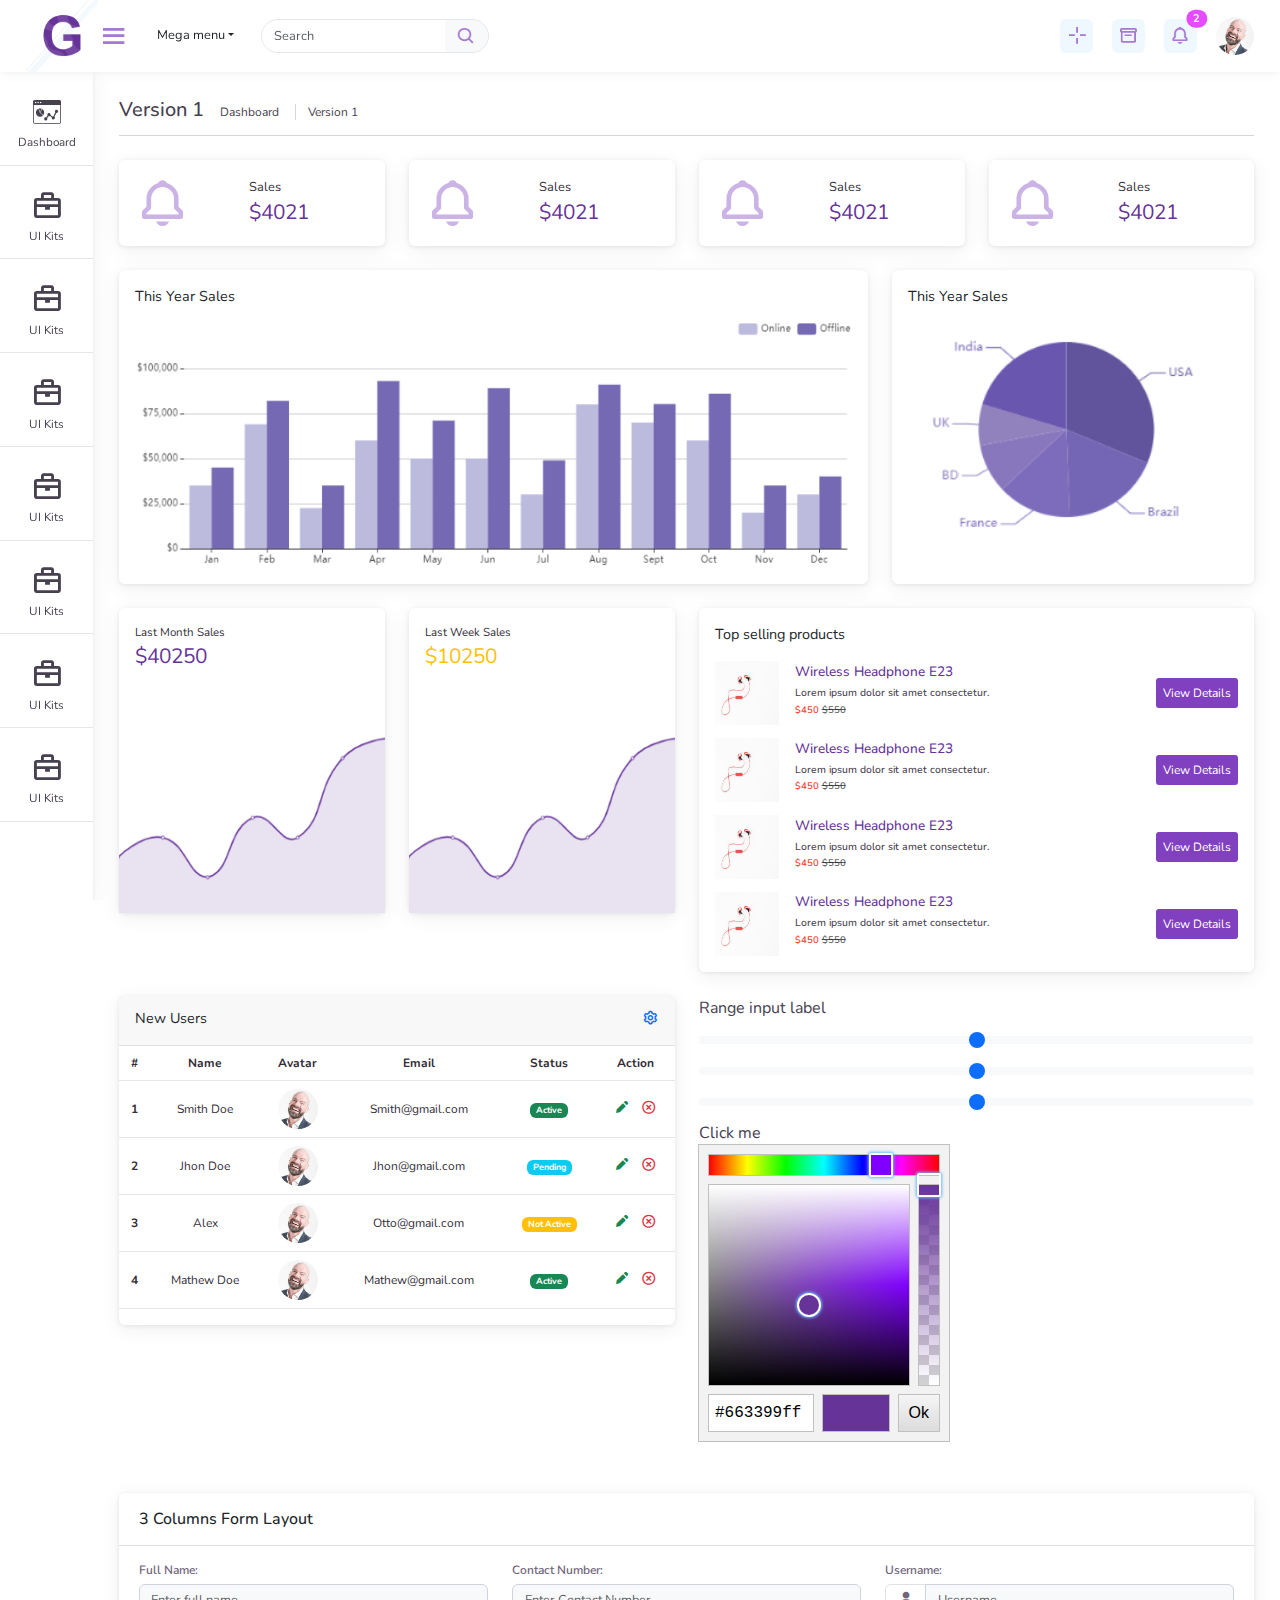
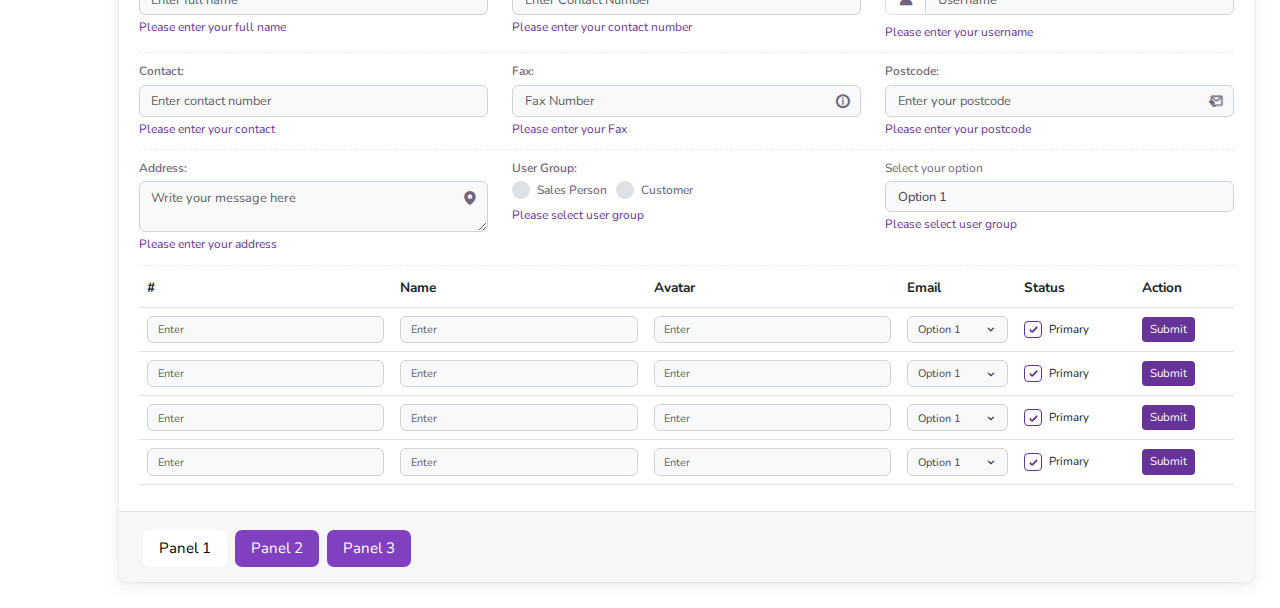
==== index.html @ b7fbf8bd "another commit" ====
<!DOCTYPE html>
<html lang="en">
<head>
    <meta charset="UTF-8">
    <meta name="viewport" content="width=device-width, initial-scale=1.0">
    <link rel="stylesheet" href="./css/bootstrap.min.css">
    <link rel="stylesheet" href="./css/icofont/icofont.min.css">
    <link href='https://unpkg.com/boxicons@2.1.4/css/boxicons.min.css' rel='stylesheet'>
    <link href="https://fonts.googleapis.com/css?family=Nunito:300,400,400i,600,700,800,900" rel="stylesheet">
    <link rel="stylesheet" href="./css/colors.css">
    <link rel="stylesheet" href="./css/style.css">
    <link rel="stylesheet" href="./css/responsive.css">
    <title>Dashboard</title>
</head>
<body class="dashboard">
    <header>
        <nav>
            <ul class="header-nav">
                <li>
                    <div class="toggler-box d-flex align-items-center">
                        <img class="brand-logo logo" src="img/logo.png" alt="logo">
                        <span id="menu-toggler"><i class='bx bx-menu'></i></span>
                    </div>
                </li>
                <li class="d-none d-md-block">
                    <div class="dropdown">
                        <a class="btn btn-secondary btn-sm dropdown-toggle bg-transparent border-0 text-dark" href="#" id="dropdownLink" data-bs-toggle="dropdown" aria-expanded="false">Mega menu</a>
                        <div class="dropdown-menu" aria-labelledby="dropdownLink">
                            <a href="#" class="dropdown-item">First item</a>
                            <a href="#" class="dropdown-item">Second item</a>
                            <a href="#" class="dropdown-item">Third item</a>
                        </div>
                    </div>
                </li>
                <li class="d-none d-md-block">
                    <div class="input-group header-search">
                        <input type="text" class="form-control border-0" placeholder="Search" aria-label="Amount (to nearest dollar)">
                        <button class="input-group-text border-0"><i class='bx bx-search'></i></button>
                    </div>
                </li>
                <li class="ms-auto">
                    <a class="h-pill" href="#"><i class='bx bx-cross'></i></a>
                </li>
                <li>
                    <a class="h-pill" href="#"><i class='bx bx-box'></i></a>
                </li>
                <li>
                    <a class="h-pill position-relative" href="#">
                        <i class='bx bx-bell'>
                            <span id="cart-badge" class="position-absolute top-0 start-100 translate-middle badge rounded-pill" style="font-size: 0.55em; font-family: 'Nunito'; background: #e44dff; display: block;">2</span>
                        </i>
                    </a>
                </li>
                <li>
                    <div class="dropdown user-dropdown">
                        <a href="#" id="dropdownLink" data-bs-toggle="dropdown" aria-expanded="false"><img src="./img/user.jpg" alt="user"></a>
                        <div class="dropdown-menu" aria-labelledby="dropdownLink">
                            <a href="#" class="dropdown-item">First item</a>
                            <a href="#" class="dropdown-item">Second item</a>
                            <a href="#" class="dropdown-item">Third item</a>
                        </div>
                    </div>
                </li>
            </ul>
        </nav>
    </header>

    <div class="overlay" id="overlay"></div>

    <sidebar class="sidebar">
        <ul class="side-menu active" id="side-menu">
            <li side-parent="1">
                <i class="icofont-dashboard-web"></i><span> Dashboard</span>
            </li>
            <li side-parent="2">
                <i class='bx bx-briefcase'></i><span> UI Kits</span>
            </li>
            <li side-parent="3">
                <i class='bx bx-briefcase'></i><span> UI Kits</span>
            </li>
            <li side-parent="4">
                <i class='bx bx-briefcase'></i><span> UI Kits</span>
            </li>
            <li side-parent="5">
                <i class='bx bx-briefcase'></i><span> UI Kits</span>
            </li>
            <li side-parent="6">
                <i class='bx bx-briefcase'></i><span> UI Kits</span>
            </li>
            <li side-parent="7">
                <i class='bx bx-briefcase'></i><span> UI Kits</span>
            </li>
            <li side-parent="8">
                <i class='bx bx-briefcase'></i><span> UI Kits</span>
            </li>
        </ul>

        <ul class="nested-side-menu" id="nested-side-menu">
            <li side-child="1">
                <ul>
                    <li><i class='bx bx-bell'></i> <span>Alerts</span></li>
                    <li><i class='bx bx-bell'></i> <span>Alerts</span></li>
                    <li><i class='bx bx-bell'></i> <span>Alerts</span></li>
                    <li><i class='bx bx-bell'></i> <span>Alerts</span></li>
                    <li><i class='bx bx-bell'></i> <span>Alerts</span></li>
                    <li><i class='bx bx-bell'></i> <span>Alerts</span></li>
                </ul>
            </li>
            <li side-child="2">
                <ul>
                    <li><i class='bx bx-bell'></i> <span>Designs</span></li>
                    <li><i class='bx bx-bell'></i> <span>Alerts</span></li>
                    <li><i class='bx bx-bell'></i> <span>Alerts</span></li>
                    <li><i class='bx bx-bell'></i> <span>Alerts</span></li>
                    <li><i class='bx bx-bell'></i> <span>Alerts</span></li>
                    <li><i class='bx bx-bell'></i> <span>Alerts</span></li>
                </ul>
            </li>
            <li side-child="3">
                <ul>
                    <li><i class='bx bx-bell'></i> <span>Alerts</span></li>
                    <li><i class='bx bx-bell'></i> <span>Alerts</span></li>
                    <li><i class='bx bx-bell'></i> <span>Alerts</span></li>
                    <li><i class='bx bx-bell'></i> <span>Alerts</span></li>
                    <li><i class='bx bx-bell'></i> <span>Alerts</span></li>
                    <li><i class='bx bx-bell'></i> <span>Alerts</span></li>
                </ul>
            </li>
            <li side-child="4">
                <ul>
                    <li><i class='bx bx-bell'></i> <span>Alerts</span></li>
                    <li><i class='bx bx-bell'></i> <span>Alerts</span></li>
                    <li><i class='bx bx-bell'></i> <span>Alerts</span></li>
                    <li><i class='bx bx-bell'></i> <span>Alerts</span></li>
                    <li><i class='bx bx-bell'></i> <span>Alerts</span></li>
                    <li><i class='bx bx-bell'></i> <span>Alerts</span></li>
                </ul>
            </li>
            <li side-child="5">
                <ul>
                    <li><i class='bx bx-bell'></i> <span>Alerts</span></li>
                    <li><i class='bx bx-bell'></i> <span>Alerts</span></li>
                    <li><i class='bx bx-bell'></i> <span>Alerts</span></li>
                    <li><i class='bx bx-bell'></i> <span>Alerts</span></li>
                    <li><i class='bx bx-bell'></i> <span>Alerts</span></li>
                    <li><i class='bx bx-bell'></i> <span>Alerts</span></li>
                </ul>
            </li>
            <li side-child="6">
                <ul>
                    <li><i class='bx bx-bell'></i> <span>Alerts</span></li>
                    <li><i class='bx bx-bell'></i> <span>Alerts</span></li>
                    <li><i class='bx bx-bell'></i> <span>Alerts</span></li>
                    <li><i class='bx bx-bell'></i> <span>Alerts</span></li>
                    <li><i class='bx bx-bell'></i> <span>Alerts</span></li>
                    <li><i class='bx bx-bell'></i> <span>Alerts</span></li>
                </ul>
            </li>
            <li side-child="7">
                <ul>
                    <li><i class='bx bx-bell'></i> <span>Alerts</span></li>
                    <li><i class='bx bx-bell'></i> <span>Alerts</span></li>
                    <li><i class='bx bx-bell'></i> <span>Alerts</span></li>
                    <li><i class='bx bx-bell'></i> <span>Alerts</span></li>
                    <li><i class='bx bx-bell'></i> <span>Alerts</span></li>
                    <li><i class='bx bx-bell'></i> <span>Alerts</span></li>
                </ul>
            </li>
            <li side-child="8">
                <ul>
                    <li><i class='bx bx-bell'></i> <span>Alerts</span></li>
                    <li><i class='bx bx-bell'></i> <span>Alerts</span></li>
                    <li><i class='bx bx-bell'></i> <span>Alerts</span></li>
                    <li><i class='bx bx-bell'></i> <span>Alerts</span></li>
                    <li><i class='bx bx-bell'></i> <span>Alerts</span></li>
                    <li><i class='bx bx-bell'></i> <span>Alerts</span></li>
                </ul>
            </li>
        </ul>
    </sidebar>

    <main id="main-content-wrapper">
        <section id="home" class="home">
            <div class="heading">
                <h5>Version 1</h5>
                <br class="d-sm-none"/>
                <span>Dashboard</span>
                <span>Version 1</span>
            </div>
            <div class="row row-cols-2 row-cols-lg-4 summary pt-3 pt-lg-4 gy-2 gy-lg-4">
                <div class="col">
                    <div class="card">
                        <div class="card-body d-flex align-items-center">
                            <i class='bx bx-bell'></i>
                            <div class="content mx-auto">
                                <p class="mb-0">Sales</p>
                                <p class="mb-0">$4021</p>
                            </div>
                        </div>
                    </div>
                </div>
                <div class="col">
                    <div class="card">
                        <div class="card-body d-flex align-items-center">
                            <i class='bx bx-bell'></i>
                            <div class="content mx-auto">
                                <p class="mb-0">Sales</p>
                                <p class="mb-0">$4021</p>
                            </div>
                        </div>
                    </div>
                </div>
                <div class="col">
                    <div class="card">
                        <div class="card-body d-flex align-items-center">
                            <i class='bx bx-bell'></i>
                            <div class="content mx-auto">
                                <p class="mb-0">Sales</p>
                                <p class="mb-0">$4021</p>
                            </div>
                        </div>
                    </div>
                </div>
                <div class="col">
                    <div class="card">
                        <div class="card-body d-flex align-items-center">
                            <i class='bx bx-bell'></i>
                            <div class="content mx-auto">
                                <p class="mb-0">Sales</p>
                                <p class="mb-0">$4021</p>
                            </div>
                        </div>
                    </div>
                </div>
            </div>

            <div class="row chart-row-1 pt-3 pt-lg-4 gy-3">
                <div class="col-12 col-md-8">
                    <div class="card border-0">
                        <div class="card-body">
                            <p>This Year Sales</p>
                            <img class="img-fluid" src="./img/bar-chart.png" alt="bar chart">
                        </div>
                    </div>
                </div>
                <div class="col-12 col-md-4">
                    <div class="card border-0">
                        <div class="card-body">
                            <p>This Year Sales</p>
                            <img class="img-fluid" src="./img/pie-chart.png" alt="pie chart">
                        </div>
                    </div>
                </div>
            </div>

            <div class="row chart-row-2 pt-3 pt-lg-4 gy-3">
                <div class="col-12 col-md-6">
                    <div class="row gy-3">
                        <div class="col-12 col-md-6">
                            <div class="card border-0 eChart">
                                <div class="card-body">
                                    <p class="mb-0">Last Month Sales</p>
                                    <p class="mb-0">$40250</p>
                                </div>
                                <div class="cart-box">
                                    <img class="img-fluid" src="./img/wave-chart.png" alt="bar chart">
                                </div>
                            </div>
                        </div>
                        <div class="col-12 col-md-6">
                            <div class="card border-0 eChart">
                                <div class="card-body">
                                    <p class="mb-0">Last Week Sales</p>
                                    <p class="mb-0" style="color: var(--clr-secondary);">$10250</p>
                                </div>
                                <div class="cart-box">
                                    <img class="img-fluid" src="./img/wave-chart.png" alt="bar chart">
                                </div>
                            </div>
                        </div>
                    </div>
                </div>
                <div class="col-12 col-md-6">
                    <div class="card border-0 products-chart">
                        <div class="card-body">
                            <p>Top selling products</p>
                            <div>
                                <ul class="list-inline mb-0 overflow-auto">
                                    <li>
                                        <div>
                                            <img src="./img/headphone-4.jpg" alt="headphone">
                                            <div>
                                                <h5>Wireless Headphone E23</h5>
                                                <h6>Lorem ipsum dolor sit amet consectetur.</h6>
                                                <p>$450 <span class="text-muted text-decoration-line-through">$550</span></p>
                                            </div>
                                        </div>
                                        <button class="controlled-btn" type="button">View Details</button>
                                    </li>
                                    <li>
                                        <div>
                                            <img src="./img/headphone-4.jpg" alt="headphone">
                                            <div>
                                                <h5>Wireless Headphone E23</h5>
                                                <h6>Lorem ipsum dolor sit amet consectetur.</h6>
                                                <p>$450 <span class="text-muted text-decoration-line-through">$550</span></p>
                                            </div>
                                        </div>
                                        <button class="controlled-btn" type="button">View Details</button>
                                    </li>
                                    <li>
                                        <div>
                                            <img src="./img/headphone-4.jpg" alt="headphone">
                                            <div>
                                                <h5>Wireless Headphone E23</h5>
                                                <h6>Lorem ipsum dolor sit amet consectetur.</h6>
                                                <p>$450 <span class="text-muted text-decoration-line-through">$550</span></p>
                                            </div>
                                        </div>
                                        <button class="controlled-btn" type="button">View Details</button>
                                    </li>
                                    <li>
                                        <div>
                                            <img src="./img/headphone-4.jpg" alt="headphone">
                                            <div>
                                                <h5>Wireless Headphone E23</h5>
                                                <h6>Lorem ipsum dolor sit amet consectetur.</h6>
                                                <p>$450 <span class="text-muted text-decoration-line-through">$550</span></p>
                                            </div>
                                        </div>
                                        <button class="controlled-btn" type="button">View Details</button>
                                    </li>
                                </ul>
                            </div>
                        </div>
                    </div>
                </div>
            </div>
            <div class="row chart-row-3 pt-3 pt-lg-4 gy-3">
                <div class="col-12 col-md-6">
                    <div class="card border-0 user-table-card">
                        <div class="card-header">
                            <p class="mb-0">New Users</p>
                            <div class="dropdown">
                                <a href="#" id="user_table_dropdown" data-bs-toggle="dropdown" aria-expanded="false"><i class='bx bx-cog'></i></a>
                                <div class="dropdown-menu" aria-labelledby="user_table_dropdown">
                                    <a href="#" class="dropdown-item">Add new user</a>
                                    <a href="#" class="dropdown-item">View all user</a>
                                    <a href="#" class="dropdown-item">Something else here</a>
                                </div>
                            </div>
                        </div>
                        <div class="table-responsive">
                            <table class="table user_table">
                                <thead>
                                    <tr>
                                        <th scope="col">#</th>
                                        <th scope="col">Name</th>
                                        <th scope="col">Avatar</th>
                                        <th scope="col">Email</th>
                                        <th scope="col">Status</th>
                                        <th scope="col">Action</th>
                                    </tr>
                                </thead>
                                <tbody>
                                    <tr>
                                        <th scope="row">1</th>
                                        <td>Smith Doe</td>
                                        <td>

                                            <img class="rounded-circle m-0 avatar-sm-table " src="./img/user.jpg" alt="user">

                                        </td>

                                        <td>Smith@gmail.com</td>
                                        <td><span class="badge bg-success">Active</span></td>
                                        <td>
                                            <i class='bx bxs-pencil text-success me-2'></i>
                                            <i class='bx bx-x-circle text-danger'></i>
                                        </td>
                                    </tr>
                                    <tr>
                                        <th scope="row">2</th>
                                        <td>Jhon Doe</td>
                                        <td>

                                            <img class="rounded-circle m-0 avatar-sm-table " src="./img/user.jpg" alt="user">

                                        </td>

                                        <td>Jhon@gmail.com</td>
                                        <td><span class="badge bg-info">Pending</span></td>
                                        <td>
                                            <i class='bx bxs-pencil text-success me-2'></i>
                                            <i class='bx bx-x-circle text-danger'></i>
                                        </td>
                                    </tr>
                                    <tr>
                                        <th scope="row">3</th>
                                        <td>Alex</td>
                                        <td>

                                            <img class="rounded-circle m-0 avatar-sm-table " src="./img/user.jpg" alt="user">

                                        </td>

                                        <td>Otto@gmail.com</td>
                                        <td><span class="badge bg-warning">Not Active</span></td>
                                        <td>
                                            <i class='bx bxs-pencil text-success me-2'></i>
                                            <i class='bx bx-x-circle text-danger'></i>
                                        </td>
                                    </tr>

                                    <tr>
                                        <th scope="row">4</th>
                                        <td>Mathew Doe</td>
                                        <td>

                                            <img class="rounded-circle m-0 avatar-sm-table " src="./img/user.jpg" alt="user">

                                        </td>

                                        <td>Mathew@gmail.com</td>
                                        <td><span class="badge bg-success">Active</span></td>
                                        <td>
                                            <i class='bx bxs-pencil text-success me-2'></i>
                                            <i class='bx bx-x-circle text-danger'></i>
                                        </td>
                                    </tr>
                                </tbody>
                            </table>
                        </div>
                    </div>
                </div>
                <div class="col-12 col-md-6">
                    <label for="inputRange" class="form-label">Range input label</label>
                    <input type="range" id="hue" class="form-range" min="0" max="360">
                    <input type="range" id="sat" class="form-range" min="0" max="100">
                    <input type="range" id="lit" class="form-range" min="0" max="100">
                    <div id="parent">Click me</div>
                </div>
            </div>
        </section>
        <section>
            <div class="row user-form">
                <div class="col-12">
                    <div class="card">
                        <div class="card-header bg-transparent">
                            <h3 class="card-title"> 3 Columns Form Layout</h3>
                        </div>

                        <!--begin::form-->
                        <div class="card-body">
                            <form action="">
                                <div class="row form-row">
                                    <div class="form-group col-md-4">
                                        <label for="inputtext11" class="ul-form__label">Full Name:</label>
                                        <input type="text" class="form-control" id="inputtext11" placeholder="Enter full name">
                                        <small id="passwordHelpBlock" class="ul-form__text form-text ">
                                            Please enter your full name
                                        </small>
                                    </div>
                                    <div class="form-group col-md-4">
                                        <label for="inputEmail12" class="ul-form__label">Contact Number:</label>
                                        <input type="text" class="form-control" id="inputEmail12" placeholder="Enter Contact Number">
                                        <small id="passwordHelpBlock" class="ul-form__text form-text ">
                                            Please enter your contact number
                                        </small>
                                    </div>

                                    <div class="form-group col-md-4">
                                        <label for="inputEmail13" class="ul-form__label">Username:</label>
                                        <div class="input-group mb-2">
                                            <div class="input-group-prepend">
                                                <div class="input-group-text bg-transparent">
                                                    <i class='bx bxs-user'></i>
                                                </div>
                                            </div>
                                            <input type="text" class="form-control" id="inlineFormInputGroup" placeholder="Username">
                                        </div>
                                        <small id="passwordHelpBlock" class="ul-form__text form-text ">
                                            Please enter your username
                                        </small>
                                    </div>
                                </div>
                                <div class="custom-separator"></div>
                                <div class="row form-row">
                                    <div class="form-group col-md-4">
                                        <label for="inputtext14" class="ul-form__label">Contact:</label>
                                        <input type="text" class="form-control" id="inputtext14" placeholder="Enter contact number ">
                                        <small id="passwordHelpBlock" class="ul-form__text form-text ">
                                            Please enter your contact
                                        </small>
                                    </div>
                                    <div class="form-group col-md-4">
                                        <label for="inputEmail15" class="ul-form__label">Fax:</label>
                                        <div class="input-right-icon">
                                            <input type="text" class="form-control" id="inputEmail15" placeholder="Fax Number">
                                            <span class="span-right-input-icon">
                                                <i class='bx bx-info-circle'></i>
                                            </span>
                                        </div>
                                        <small id="passwordHelpBlock" class="ul-form__text form-text ">
                                            Please enter your Fax
                                        </small>
                                    </div>
                                    <div class="form-group col-md-4 mr-2">
                                        <label for="inputEmail17" class="ul-form__label">Postcode:</label>
                                        <div class="input-right-icon">
                                            <input type="text" class="form-control" id="inputEmail17" placeholder="Enter your postcode">
                                            <span class="span-right-input-icon">
                                                <i class='bx bx-mail-send'></i>
                                            </span>
                                        </div>
                                        <small id="passwordHelpBlock" class="ul-form__text form-text ">
                                            Please enter your postcode
                                        </small>
                                    </div>
                                </div>
                                <div class="custom-separator"></div>
                                <div class="row form-row">
                                    <div class="form-group col-md-4">
                                        <label for="inputEmail16" class="ul-form__label">Address:</label>
                                        <div class="input-right-icon">
                                            <textarea class="form-control" placeholder="Write your message here" aria-label="Message" aria-describedby="textarea"></textarea>
                                            <span class="span-right-input-icon" style="top: 36%">
                                                <i class='bx bxs-map'></i>
                                            </span>
                                        </div>
                                        <small id="passwordHelpBlock" class="ul-form__text form-text ">
                                            Please enter your address
                                        </small>
                                    </div>
                                    <div class="form-group col-md-4 ">
                                        <label for="inputEmail18" class="ul-form__label">User Group:</label>
                                        <div class="ul-form__radio-inline">
                                            <label class=" ul-radio__position radio radio-primary form-check-inline">
                                                <input type="radio" name="radio" value="0">
                                                <span class="ul-form__radio-font">Sales Person</span>
                                                <span class="checkmark"></span>
                                            </label>
                                            <label class="ul-radio__position radio radio-primary">
                                                <input type="radio" name="radio" value="0">
                                                <span class="ul-form__radio-font">Customer</span>
                                                <span class="checkmark"></span>
                                            </label>
                                        </div>
                                        <small id="passwordHelpBlock" class="ul-form__text form-text ">
                                            Please select user group
                                        </small>
                                    </div>
                                    <div class="form-group col-md-4 ">
                                        <label for="picker1">Select your option</label>
                                        <select class="form-control">
                                            <option>Option 1</option>
                                            <option>Option 2</option>
                                            <option>Option 3</option>
                                        </select>
                                        <small id="passwordHelpBlock" class="ul-form__text form-text ">
                                            Please select user group
                                        </small>
                                    </div>
                                </div>
                            </form>
                            <div class="custom-separator"></div>
                            <div class="tab-content">
                                <div id="tabFade-pane-1" class="tab-pane fade show active" role="tabpanel" aria-labelledby="tabFade-1">
                                    <div class="row form-row overflow-auto">
                                        <div class="col-12">
                                            <table class="table input_table">
                                                <thead>
                                                    <tr>
                                                        <th scope="col">#</th>
                                                        <th scope="col">Name</th>
                                                        <th scope="col">Avatar</th>
                                                        <th scope="col">Email</th>
                                                        <th scope="col">Status</th>
                                                        <th scope="col">Action</th>
                                                    </tr>
                                                </thead>
                                                <tbody>
                                                    <tr>
                                                        <td><input type="text" class="form-control" placeholder="Enter"></th>
                                                        <td><input type="text" class="form-control" placeholder="Enter"></td>
                                                        <td><input type="text" class="form-control" placeholder="Enter"></td>
                                                        <td>
                                                            <div class="position-relative">
                                                                <select class="form-control">
                                                                    <option>Option 1</option>
                                                                    <option>Option 2</option>
                                                                    <option>Option 3</option>
                                                                </select>
                                                                <span class="span-right-input-icon">
                                                                    <i class='bx bx-chevron-down'></i>
                                                                </span>
                                                            </div>
                                                        </td>
                                                        <td>
                                                            <label class="checkbox checkbox-outline-primary">
                                                                <input type="checkbox" checked="">
                                                                <span>Primary</span>
                                                                <span class="checkmark"></span>
                                                            </label>
                                                        </td>
                                                        <td><button class="btn btn-sm btn-primary border-0">Submit</button></td>
                                                    </tr>
                                                    <tr>
                                                        <td><input type="text" class="form-control" placeholder="Enter"></th>
                                                        <td><input type="text" class="form-control" placeholder="Enter"></td>
                                                        <td><input type="text" class="form-control" placeholder="Enter"></td>
                                                        <td>
                                                            <div class="position-relative">
                                                                <select class="form-control">
                                                                    <option>Option 1</option>
                                                                    <option>Option 2</option>
                                                                    <option>Option 3</option>
                                                                </select>
                                                                <span class="span-right-input-icon">
                                                                    <i class='bx bx-chevron-down'></i>
                                                                </span>
                                                            </div>
                                                        </td>
                                                        <td>
                                                            <label class="checkbox checkbox-outline-primary">
                                                                <input type="checkbox" checked="">
                                                                <span>Primary</span>
                                                                <span class="checkmark"></span>
                                                            </label>
                                                        </td>
                                                        <td><button class="btn btn-sm btn-primary border-0">Submit</button></td>
                                                    </tr>
                                                    <tr>
                                                        <td><input type="text" class="form-control" placeholder="Enter"></th>
                                                        <td><input type="text" class="form-control" placeholder="Enter"></td>
                                                        <td><input type="text" class="form-control" placeholder="Enter"></td>
                                                        <td>
                                                            <div class="position-relative">
                                                                <select class="form-control">
                                                                    <option>Option 1</option>
                                                                    <option>Option 2</option>
                                                                    <option>Option 3</option>
                                                                </select>
                                                                <span class="span-right-input-icon">
                                                                    <i class='bx bx-chevron-down'></i>
                                                                </span>
                                                            </div>
                                                        </td>
                                                        <td>
                                                            <label class="checkbox checkbox-outline-primary">
                                                                <input type="checkbox" checked="">
                                                                <span>Primary</span>
                                                                <span class="checkmark"></span>
                                                            </label>
                                                        </td>
                                                        <td><button class="btn btn-sm btn-primary border-0">Submit</button></td>
                                                    </tr>
                
                                                    <tr>
                                                        <td><input type="text" class="form-control" placeholder="Enter"></th>
                                                        <td><input type="text" class="form-control" placeholder="Enter"></td>
                                                        <td><input type="text" class="form-control" placeholder="Enter"></td>
                                                        <td>
                                                            <div class="position-relative">
                                                                <select class="form-control">
                                                                    <option>Option 1</option>
                                                                    <option>Option 2</option>
                                                                    <option>Option 3</option>
                                                                </select>
                                                                <span class="span-right-input-icon">
                                                                    <i class='bx bx-chevron-down'></i>
                                                                </span>
                                                            </div>
                                                        </td>
                                                        <td>
                                                            <label class="checkbox checkbox-outline-primary">
                                                                <input type="checkbox" checked="">
                                                                <span>Primary</span>
                                                                <span class="checkmark"></span>
                                                            </label>
                                                        </td>
                                                        <td><button class="btn btn-sm btn-primary border-0">Submit</button></td>
                                                    </tr>
                                                </tbody>
                                            </table>
                                        </div>
                                    </div>
                                </div>
                                <div id="tabFade-pane-2" class="tab-pane fade" role="tabpanel" aria-labelledby="tabFade-2">
                                    <h2>Tab 2</h2>
                                </div>
                                <div id="tabFade-pane-3" class="tab-pane fade" role="tabpanel" aria-labelledby="tabFade-3">
                                    <h2>Tab 3</h2>
                                </div>
                            </div>
                        </div>
                        <div class="card-footer">
                            <div class="mc-footer">
                                <div class="row">
                                    <div class="col-lg-12">
                                        <!-- <button type="button" class="controlled-btn mx-1">Tab one</button> -->

                                        <ul class="nav nav-tabs border-0" role="tablist">
                                            <li class="nav-item" role="presentation">
                                                <button type="button" id="tabFade-1" class="controlled-btn mx-1 px-3 border-0 nav-link active" data-bs-toggle="tab" data-bs-target="#tabFade-pane-1" role="tab" aria-controls="tabFade-pane-1" aria-selected="true">Panel 1</button>
                                            </li>
                                            <li class="nav-item" role="presentation">
                                                <button type="button" id="tabFade-2" class="controlled-btn mx-1 px-3 border-0 nav-link" data-bs-toggle="tab" data-bs-target="#tabFade-pane-2" role="tab" aria-controls="tabFade-pane-2" aria-selected="false">Panel 2</button>
                                            </li>
                                            <li class="nav-item" role="presentation">
                                                <button type="button" id="tabFade-3" class="controlled-btn mx-1 px-3 border-0 nav-link" data-bs-toggle="tab" data-bs-target="#tabFade-pane-3" role="tab" aria-controls="tabFade-pane-3" aria-selected="false">Panel 3</button>
                                            </li>
                                        </ul>

                                    </div>
                                </div>
                            </div>
                        </div>



                        <!-- end::form 3-->

                    </div>
                </div>
            </div>

        </section>
    </main>

<script src="./js/jquery.min.js"></script>
<script src="./js/bootstrap.bundle.min.js"></script>
<script src="./js/index.js"></script>
<script src="./js/vanilla-picker.js"></script>
<script>
    $(function() {

        var parent = document.querySelector('#parent');
        const clr = getComputedStyle(document.body).getPropertyValue('--clr-primary');
        var clr1 = clr.replace('deg', '');
        var picker = new Picker({
            parent: parent,
            color: clr1,
            popup: false
        });

        picker.onDone = function(color) {
            parent.style.background = color.rgbaString;
            const hue = color.hsla[0] * 360;
            const sat = color.hsla[1] * 100;
            const lit = color.hsla[2] * 100;
            document.querySelector(':root').style.setProperty('--hue', `${hue}deg`);
            document.querySelector(':root').style.setProperty('--sat', `${sat}%`);
            document.querySelector(':root').style.setProperty('--lit', `${lit}%`);
            // console.log(color);
            // console.log(color.hex);
            // console.log(color.hslString);
            console.log(color.hsla);
            // console.log(color.hslaString);
            // console.log(color.rgbString);
            // console.log(color.rgba);
            // console.log(color.rgbaString);
        };

    })
</script>
</body>
</html>
---- css/colors.css ----
:root {
    --hue: 270deg;
    --sat: 50%;
    --lit: 40%;
    --bg-primary: #fff;
    --bg-secondary: #fff;

    --text-primary: #332e38;
    --text-secondary: #47404f;
    --text-bg: aliceblue;

    --clr-primary: #639;
    --clr-primary: hsla(var(--hue), var(--sat), var(--lit));
    --clr-secondary: #ffc107;
    --clr-tertiary: #f44336;

    --bx-shadow-1: 0 1px 15px rgba(0,0,0,.04), 0 1px 6px rgba(0,0,0,.04);
    --bx-shadow-2: 0 4px 20px 1px rgba(0,0,0,.06), 0 1px 4px rgba(0,0,0,.08);
    --border-1: 1px solid #80808033;
    --border-2: 1px solid #80808052;

    --menu-left-offset: 93px;
    --menu-top-offset: 72px;
}

.dark-mode {
    --bg-primary: #fafafa;
    --bg-secondary: #000;

    --text-primary: #FFF;
    --text-secondary: #ebebeb;
    --text-bg: rgb(49, 49, 49);

    --clr-primary: #639;
    --clr-primary: hsla(var(--hue), var(--sat), var(--lit));
    --clr-secondary: #ffc107;
    --clr-tertiary: #f44336;

    --bx-shadow-1: 0 1px 15px rgba(0,0,0,.04), 0 1px 6px rgba(0,0,0,.04);
    --bx-shadow-2: 0 4px 20px 1px rgba(0,0,0,.06), 0 1px 4px rgba(0,0,0,.08);
    --border-1: 1px solid #80808033;
    --border-2: 1px solid #80808052;
}
---- css/style.css ----
* { margin: 0; padding: 0; box-sizing: border-box; }



body {
    font-family: Nunito,sans-serif;
    font-size: 1rem;
    font-weight: 400;
    line-height: 1.5;
    /* color: #47404f; */
    background: var(--bg-primary);
    color: var(--text-secondary);
}
/* .dashboard .btn,
.dashboard input {
    color: var(--text-primary) !important;
} */
.dashboard p {
    font-size: 0.9em;
}
.dashboard .dropdown a {
    font-size: 0.8em;
}
/* ----------------------------Header starts----------------------------------------------- */
header {
    font-size: 1rem;
    box-shadow: var(--bx-shadow-1);
    padding: 0 2vw;
    z-index: 1111;
    position: fixed;
    top: 0;
    left: 0;
    right: 0;
    background: var(--bg-primary);
}

.header-nav {
    display: flex;
    align-items: center;
    gap: 1.2em;
    list-style: none;
    padding-left: 0;
    margin-bottom: 0;
}
#menu-toggler {
    line-height: 0;
    cursor: pointer;
}
#menu-toggler i {
    font-size: 2em !important;
}
.header-search {
    overflow: hidden;
    border: var(--border-1);
    border-radius: 50rem;
}
.header-search input {
    font-size: 0.8em;
    line-height: 0;
}
.header-search button:hover {
    background: var(--clr-primary);
}
.header-search button:hover i {
    color: white;
}
.user-dropdown img {
    max-width: 3em;
    border-radius: 50%;
}
.h-pill {
    padding: 0.4em;
    background: var(--text-bg);
    border-radius: 6px;
}
.header-nav i {
    font-size: 1.25em;
    vertical-align: text-top;
    color: hsla(var(--hue), var(--sat), 65%);
}
.brand-logo {
    max-width: 4.5em;
    /* border: 1px solid #80808033; */
}

/* ----------------------------Header ends----------------------------------------------- */

/* ----------------------------Sidebar starts----------------------------------------------- */

.overlay {
    position: fixed;
    inset: 0;
    background: rgba(0,0,0,.15);
    pointer-events: none;
    opacity: 0;
    visibility: hidden;
    transition: 0.3s linear;
    cursor: ew-resize;
}
.overlay.active {
    z-index: 1;
    pointer-events: all;
    opacity: 1;
    visibility: visible;
}
.sidebar {
    position: fixed;
    left: 0;
    top: 0;
    overflow: visible;
    overflow-y: clip;
    padding-top: var(--menu-top-offset);
    height: 100vh;
    display: flex;
    font-size: 1rem;
    pointer-events: none;
    z-index: 1;
}
.sidebar > ul {
    box-shadow: var(--bx-shadow-2);
}
.sidebar ul {
    list-style: none;
    padding-left: 0;
    overflow: auto;
    max-height: 100%;
    margin-bottom: 0;
    background: var(--bg-primary);
    z-index: 2;
    transition: 0.3s;
    pointer-events: none;
}
.side-menu {
    transform: translateX(-105%);
}
.side-menu.active {
    transform: none;
    pointer-events: all;
}
.sidebar ul li {
    cursor: pointer;
    position: relative;
}
.side-menu li {
    padding: 1.5em 1.1em 0.8em;
    display: flex;
    flex-direction: column;
    align-items: center;
    gap: 0.4em;
    border-bottom: var(--border-1);
    color: var(--text-secondary);
}
.side-menu li:hover,
.nested-side-menu ul li:hover {
    color: hsla(var(--hue), var(--sat), 65%);
}
.side-menu > li.active::before {
    content: '';
    position: absolute;
    bottom: 0;
    right: 0;
    height: 2em;
    width: 2em;
    background: hsla(var(--hue), var(--sat), 65%);
    clip-path: polygon(100% 0, 0 100%, 100% 100%);
}
.side-menu li i {
    font-size: 2em;
}
.side-menu > li > span {
    font-size: 0.73em;
}
.nested-side-menu {
    padding: 0.6em 0;
    z-index: 1 !important;
    transform: translate(-180%);
}
.nested-side-menu.active {
    transform: none;
    pointer-events: all;
}
.nested-side-menu ul > li {
    padding: 1em 1em 1em 2em;
    font-size: 0.8em;
    min-width: 10rem;
    display: flex;
    align-items: center;
    gap: 0.4em;
    border-bottom: var(--border-1);
    color: var(--text-primary);
    pointer-events: all;
}
.nested-side-menu ul > li i {
    font-size: 1.2em;
}
.sidebar > ul::-webkit-scrollbar {
    width: 0;
}

/* -----------------------------------sidebar ends---------------------------- */
::-webkit-scrollbar {
width: 5px;
}
::-webkit-scrollbar-track {
background: #f1f1f1;
}
::-webkit-scrollbar-thumb {
background: #888;
}
::-webkit-scrollbar-thumb:hover {
background: #555;
}

#main-content-wrapper {
    padding-top: var(--menu-top-offset);
    padding-left: var(--menu-left-offset);
    transition: 0.3s;
}
section {
    padding: 2vw 2vw;
}
/* ------------------------------------home section starts-------------------------------- */
.home {
    font-size: 1rem;
    overflow: hidden;
}
.home .heading {
    border-bottom: var(--border-2);
    padding-bottom: 0.75em;
}
.home .heading h5 {
    display: inline;
}
.home .heading span {
    font-size: 0.75em;
    padding: 0 1em;
}
.heading span:last-child {
    border-left: var(--border-2);
}
.home .card {
    box-shadow: var(--bx-shadow-2);    
    border: none;
    background: var(--bg-secondary);
}
.summary .card {
    color: var(--clr-primary);
}
.summary .card-body i {
    font-size: 3.4em;
    color: hsla(var(--hue), var(--sat), 80%)
}
.summary .card .content p:first-child {
    font-size: 0.8em;
    color: var(--text-primary);
}
.summary .card .content p:last-child {
    font-size: 1.3em;
}

.chart-row-1 .card {
    text-align: center;             /* temporaty use for centering the images */
}
.chart-row-1 .card-body > p {
    font-size: 0.9em;
    margin-bottom: 0;
    text-align: left;
}
.chart-row-1 img {
    height: 260px;
}

/* ------------------------------------home section starts-------------------------------- */
.eChart {
    color: var(--clr-primary);
}
.eChart p:first-child {
    font-size: 0.72em;
    color: var(--text-primary);
}
.eChart p:last-child {
    font-size: 1.3em;
}
.chart-row-2 .eChart img {
    height: 225px;
    width: 100%;
}

.products-chart ul li {
    display: flex;
    align-items: center;
    justify-content: space-between;
    gap: 1em;
    white-space: nowrap;
}
.products-chart ul li:not(:last-child) {
    margin-bottom: 0.8em;
}
.controlled-btn {
    background: hsla(var(--hue), var(--sat), 50%);
    border: none;
    outline: none;
    padding: 0.5em 0.6em;
    border-radius: 3px;
    font-size: 0.75em;
    color: var(--bg-primary);
}
.products-chart ul li > div {
    display: flex;
    gap: 1em;
}
.products-chart li img {
    width: 4em;
    height: 4em;
}
.products-chart li h5 {
    font-size: 0.85em;
    color: var(--clr-primary);
    margin-bottom: 0.5em;
    margin-top: 0.2em;
}
.products-chart li h6 {
    font-size: 0.65em;
    color: var(--text-secondary);
    margin-bottom: 0.3em;
}
.products-chart li p {
    font-size: 0.6em;
    color: var(--clr-tertiary);
    margin-bottom: 0;
    font-weight: 600;
}

/* .chart-row-3----------------------------------------------- */

.user_table td,
.user_table th {
    vertical-align: middle;
    border-bottom: var(--border-1);
    color: var(--text-primary);
    white-space: nowrap;
    background: var(--bg-primary);
}
.user_table {
    font-size: 0.75em;
    text-align: center;
}
.chart-row-3 .card-header {
    padding-top: 0.8rem;
    padding-bottom: 0.8rem;
    border-bottom: var(--border-1); 
    display: flex;
    justify-content: space-between;
}
.user_table img {
    font-size: 0.75em;
    max-height: 2.5rem;
}
.user-table-card i {
    font-size: 1.3em;
    cursor: pointer;
}

/* --------------User form starts-------------------------------------- */
.user-form {
    font-size: 1rem;
}
.user-form .card {
    box-shadow: var(--bx-shadow-2);    
    border: none;
    background: var(--bg-secondary);
}
.user-form .card-title {
    font-size: 1em;
    margin-bottom: 0;
}
.user-form .card-header {
    padding: 1.1em 1.25em 1em;
    margin-bottom: 0;
    background-color: rgba(0,0,0,.03);
    border-bottom: 1px solid rgba(0,0,0,.125);
}
.user-form .card-body {
    flex: 1 1 auto;
    padding: 0.65em 1.25em;
}
/* .user-form .form-row {
    display: flex;
    flex-wrap: wrap;
    margin-right: -5px;
    margin-left: -5px;
} */
.user-form .form-group {
    position: relative;
    margin-bottom: 0.2em;
}
.user-form .form-group label {
    font-size: 0.75em;
    color: #70657b;
    margin-bottom: 4px;
}
.user-form label.ul-form__label {
    font-size: 0.75em;
    font-weight: 600;
    margin-bottom: 0.4em;
    text-align: right;
}
.user-form .form-control {
    outline: initial!important;
    background: #f8f9fa;
    border: 1px solid #ced4da;
    color: #47404f;
    font-size: 0.8em;
    padding: 0.5em 0.9em 0.32em;
}
.user-form small.ul-form__text {
    /* margin-top: 10px; */
    color: var(--clr-primary);
    font-weight: 400;
    font-size: 0.75em;
}
.user-form .form-text {
    display: block;
    margin-top: .25em;
}
.custom-separator {
    border-bottom: 1px dashed #ebedf2;
    margin: 0.5em 0 0.3em;
}
.input-group-append, .input-group-prepend {
    display: flex;
}
.input-group-prepend {
    margin-right: -1px;
}
.input-group-prepend > div {
    border-top-right-radius: 0;
    border-bottom-right-radius: 0;
}
.input-right-icon {
    position: relative;
}
span.span-right-input-icon {
    position: absolute;
    transform: translateY(-50%);
    top: 58%;
    right: 10px;
}
.user-form .form-group i {
    color: #70657b;
    font-size: 1em;
    font-weight: 600;
}
.ul-form__radio-inline {
    display: flex;
}
.form-check-inline {
    display: inline-flex;
    align-items: center;
    padding-left: 0;
    margin-right: .75em;
}
.checkbox, .radio {
    display: block;
    position: relative;
    padding-left: 2.1em;
    cursor: pointer;
    -webkit-user-select: none;
    -moz-user-select: none;
    -ms-user-select: none;
    user-select: none;
}
.checkbox input, .radio input {
    position: absolute;
    opacity: 0;
    cursor: pointer;
    height: 0;
    width: 0;
}
span.ul-form__radio-font {
    font-size: 1em;
    font-weight: 500;
}
.checkbox .checkmark, .radio .checkmark {
    position: absolute;
    top: 0;
    left: 0;
    height: 1.5em;
    width: 1.5em;
    border-radius: 4px;
    background-color: #dee2e6;
}
.radio .checkmark {
    border-radius: 50%;
}
.checkbox input:checked~.checkmark:after, .radio input:checked~.checkmark:after {
    display: block;
}
.checkbox .checkmark:after, .radio .checkmark:after {
    content: "";
    position: absolute;
    display: none;
    left: 0;
    top: 0;
    right: 0;
    width: 4px;
    bottom: 0;
    margin: auto;
    height: 0.5em;
    width: 0.5em;
    background: white;
    border-radius: 3px;
    border: solid #fff;
    border-width: 0 2px 2px 0;
    -webkit-transform: rotate(45deg);
    transform: rotate(45deg);
}
.checkbox .checkmark:after {
    top: -1px;
    height: 0.8em;
    width: 0.4em;
}
.checkbox input:checked~.checkmark, .radio input:checked~.checkmark {
    background-color: var(--clr-primary);
}
.user-form .card-footer {
    border-top: var(--border-1);
    padding: 1.1em 1.25em 1em;
    background-color: rgba(0,0,0,.03);
}
.user-form .card-footer button {
    font-size: 0.94em;
}
.input_table {
    font-size: 0.85em;
    vertical-align: middle;
    min-width: 50rem;
}
.checkbox-outline-primary input:checked~.checkmark {
    background-color: #fff!important;
}
.checkbox-outline-primary .checkmark {
    background: #fff;
    border: 1px solid #639;
}
.checkbox-outline-primary .checkmark:after {
    border-color: var(--clr-primary);
}
.input_table .checkbox {
    font-size: 0.85em;
}
.input_table button {
    font-size: 0.85em;
    background-color: var(--clr-primary);
}
.user-form .nav-link {
    border: none !important;
    border-radius: 7px !important;
}
/* --------------User form ends-------------------------------------- */
---- css/responsive.css ----
@media only screen and (max-width: 1200px) {

}

@media only screen and (max-width: 992px) {
    
}

@media only screen and (max-width: 768px) {
    header {
        font-size: 0.8rem;
    }
    .home {
        font-size: 0.8rem;
    }
    .user-form {
        font-size: 0.85rem;
    }
    .chart-row-2 .eChart img,
    .chart-row-1 img {
        height: auto;
    }

}

@media only screen and (max-width: 576px) {
    
}

@media only screen and (max-width: 420px) {
    section {
        padding: 5vw;
    }
    .sidebar {
        font-size: 0.8rem;
        padding-top: 59px;
    }
}
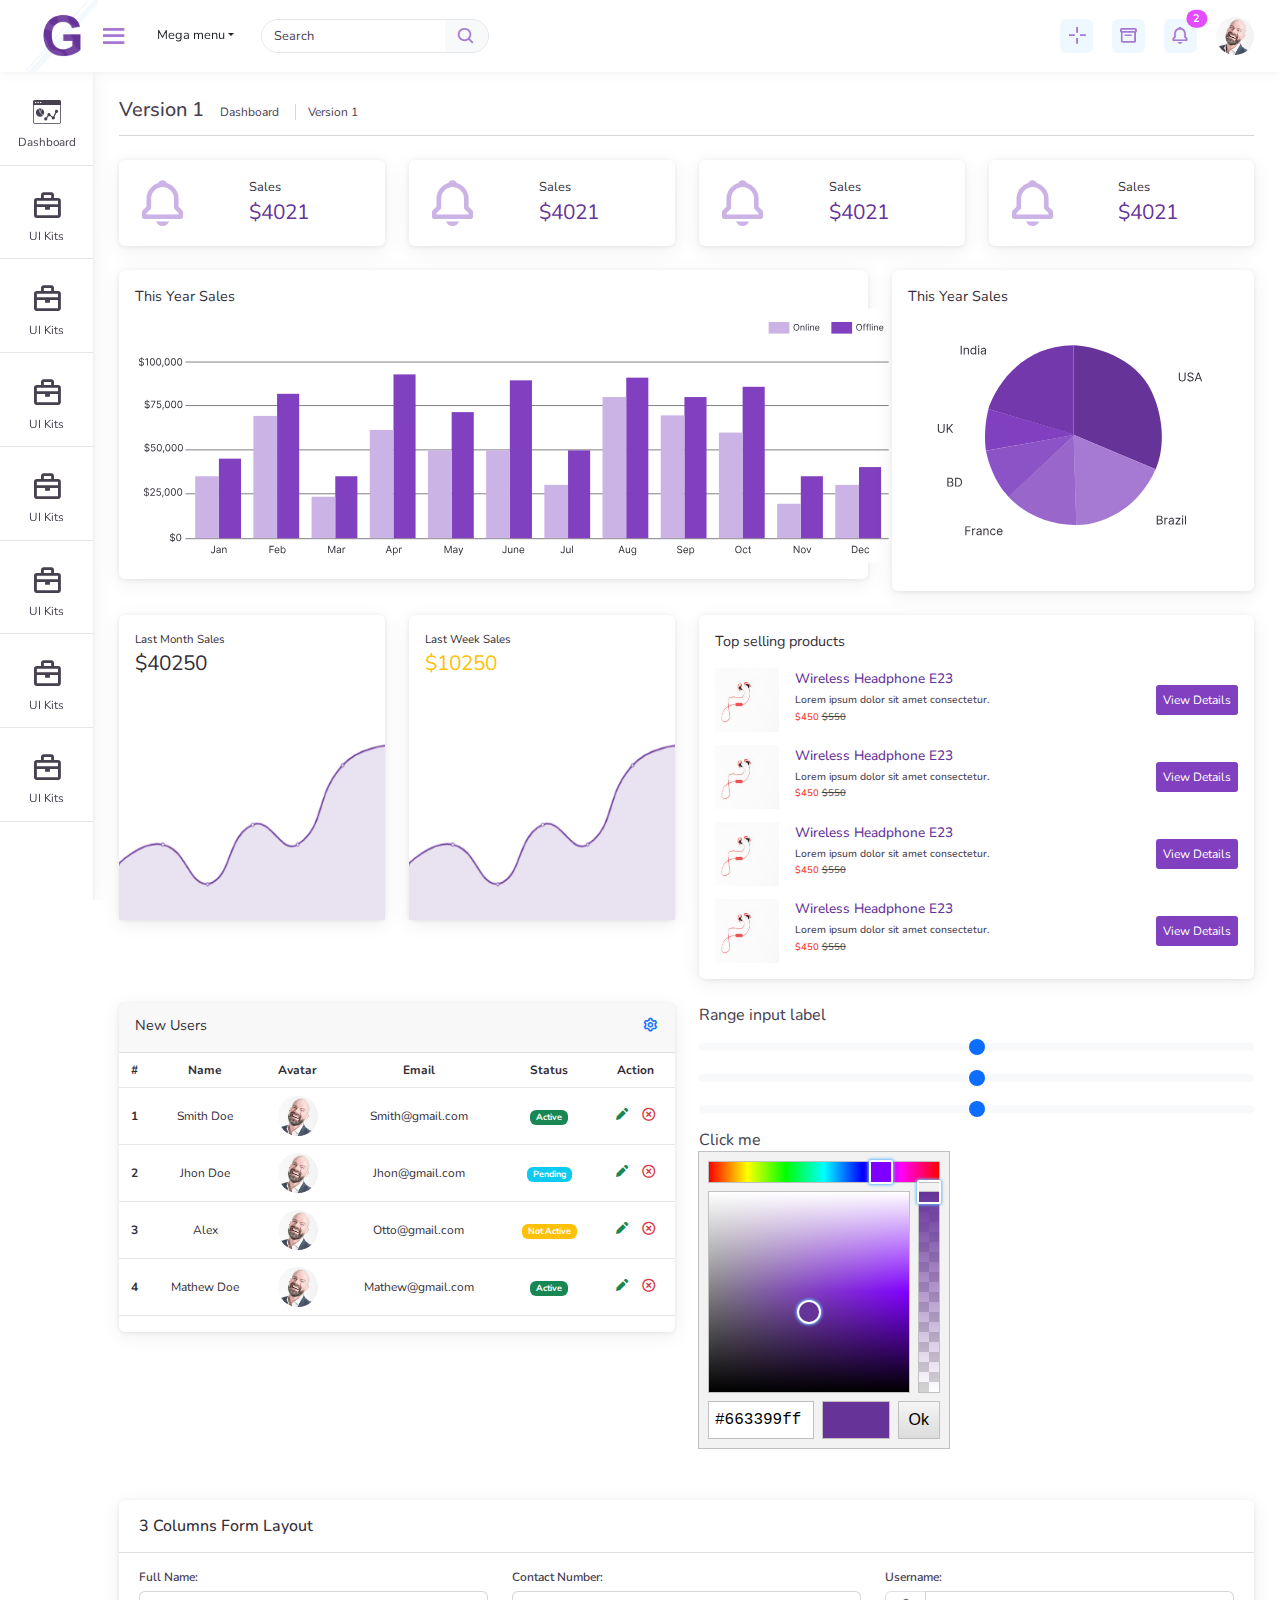
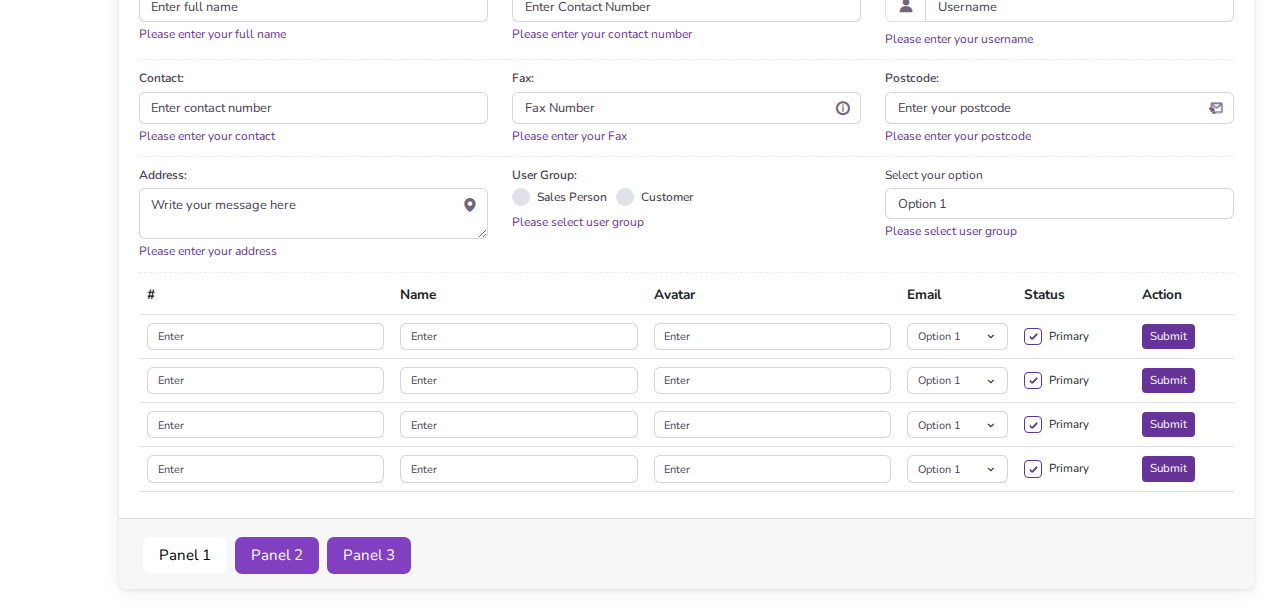
==== commit c75f349c: "more commits" ====
--- a/index.html
+++ b/index.html
@@ -239,7 +239,60 @@
                     <div class="card border-0">
                         <div class="card-body">
                             <p>This Year Sales</p>
-                            <img class="img-fluid" src="./img/bar-chart.png" alt="bar chart">
+                            <!-- <img class="img-fluid" src="./img/bar-chart.svg" alt="bar chart"> -->
+                            <svg width="760" height="255" viewBox="0 0 760 255" fill="none" xmlns="http://www.w3.org/2000/svg">
+                                <rect x="0.477875" y="0.468384" width="759" height="254" fill="var(--bg-primary)"/>
+                                <line x1="50.4809" y1="230.702" x2="753.723" y2="230.702" stroke="var(--text-primary)" stroke-opacity="0.61"/>
+                                <line x1="50.4809" y1="185.789" x2="753.723" y2="185.789" stroke="var(--text-primary)" stroke-opacity="0.61"/>
+                                <line x1="50.4809" y1="141.876" x2="753.723" y2="141.876" stroke="var(--text-primary)" stroke-opacity="0.61"/>
+                                <line x1="50.4809" y1="97.5476" x2="753.723" y2="97.5476" stroke="var(--text-primary)" stroke-opacity="0.61"/>
+                                <line x1="50.4809" y1="54.0397" x2="753.723" y2="54.0397" stroke="var(--text-primary)" stroke-opacity="0.61"/>
+                                <rect x="83.9004" y="150.665" width="22.091" height="79.5365" fill="hsla(var(--hue), var(--sat), 50%)"/>
+                                <rect x="60.193" y="168.239" width="23.7074" height="61.9626" fill="hsla(var(--hue), var(--sat), 80%)"/>
+                                <rect x="142.091" y="85.8019" width="22.091" height="144.4" fill="hsla(var(--hue), var(--sat), 50%)"/>
+                                <rect x="118.384" y="107.893" width="23.7074" height="122.309" fill="hsla(var(--hue), var(--sat), 80%)"/>
+                                <rect x="200.283" y="168.239" width="22.091" height="61.9626" fill="hsla(var(--hue), var(--sat), 50%)"/>
+                                <rect x="176.575" y="188.714" width="23.7074" height="41.488" fill="hsla(var(--hue), var(--sat), 80%)"/>
+                                <rect x="258.474" y="66.4049" width="22.091" height="163.797" fill="hsla(var(--hue), var(--sat), 50%)"/>
+                                <rect x="234.767" y="121.902" width="23.7074" height="108.3" fill="hsla(var(--hue), var(--sat), 80%)"/>
+                                <rect x="316.666" y="104.121" width="22.091" height="126.08" fill="hsla(var(--hue), var(--sat), 50%)"/>
+                                <rect x="292.958" y="142.376" width="23.7074" height="87.8253" fill="hsla(var(--hue), var(--sat), 80%)"/>
+                                <rect x="374.857" y="72.3318" width="22.091" height="157.87" fill="hsla(var(--hue), var(--sat), 50%)"/>
+                                <rect x="351.15" y="142.376" width="23.7074" height="87.8253" fill="hsla(var(--hue), var(--sat), 80%)"/>
+                                <rect x="433.049" y="142.376" width="22.091" height="87.8253" fill="hsla(var(--hue), var(--sat), 50%)"/>
+                                <rect x="409.341" y="176.86" width="23.7074" height="53.3418" fill="hsla(var(--hue), var(--sat), 80%)"/>
+                                <rect x="491.24" y="69.6377" width="22.091" height="160.564" fill="hsla(var(--hue), var(--sat), 50%)"/>
+                                <rect x="467.533" y="89.0348" width="23.7074" height="141.167" fill="hsla(var(--hue), var(--sat), 80%)"/>
+                                <rect x="549.432" y="89.0348" width="22.091" height="141.167" fill="hsla(var(--hue), var(--sat), 50%)"/>
+                                <rect x="525.724" y="107.354" width="23.7074" height="122.848" fill="hsla(var(--hue), var(--sat), 80%)"/>
+                                <rect x="607.623" y="78.7975" width="22.091" height="151.404" fill="hsla(var(--hue), var(--sat), 50%)"/>
+                                <rect x="583.916" y="124.596" width="23.7074" height="105.606" fill="hsla(var(--hue), var(--sat), 80%)"/>
+                                <rect x="665.815" y="168.239" width="22.091" height="61.9626" fill="hsla(var(--hue), var(--sat), 50%)"/>
+                                <rect x="642.107" y="195.718" width="23.7074" height="34.4835" fill="hsla(var(--hue), var(--sat), 80%)"/>
+                                <rect x="724.006" y="159.079" width="22.091" height="71.1223" fill="hsla(var(--hue), var(--sat), 50%)"/>
+                                <rect x="700.299" y="176.86" width="23.7074" height="53.3418" fill="hsla(var(--hue), var(--sat), 80%)"/>
+                                <path d="M11.8083 100.957V91.8658H12.3907V100.957H11.8083ZM13.7685 94.5931C13.7259 94.2332 13.5531 93.9539 13.25 93.755C12.947 93.5561 12.5753 93.4567 12.135 93.4567C11.813 93.4567 11.5313 93.5088 11.2898 93.6129C11.0507 93.7171 10.8637 93.8603 10.7287 94.0426C10.5962 94.2249 10.5299 94.4321 10.5299 94.6641C10.5299 94.8582 10.576 95.0251 10.6684 95.1648C10.7631 95.3021 10.8838 95.4169 11.0306 95.5093C11.1774 95.5992 11.3312 95.6738 11.4922 95.733C11.6532 95.7898 11.8012 95.836 11.9361 95.8715L12.6748 96.0703C12.8642 96.1201 13.0749 96.1887 13.3069 96.2763C13.5412 96.3639 13.765 96.4835 13.978 96.635C14.1935 96.7841 14.371 96.9759 14.5107 97.2102C14.6504 97.4446 14.7202 97.7323 14.7202 98.0732C14.7202 98.4662 14.6172 98.8213 14.4113 99.1385C14.2077 99.4558 13.9094 99.7079 13.5164 99.8949C13.1258 100.082 12.6511 100.175 12.0924 100.175C11.5715 100.175 11.1205 100.091 10.7394 99.9233C10.3606 99.7552 10.0623 99.5209 9.8445 99.2202C9.62907 98.9195 9.50714 98.5703 9.47873 98.1726H10.3878C10.4115 98.4472 10.5038 98.6745 10.6648 98.8544C10.8282 99.032 11.0341 99.1646 11.2827 99.2522C11.5337 99.3374 11.8035 99.38 12.0924 99.38C12.4285 99.38 12.7304 99.3255 12.9979 99.2166C13.2654 99.1054 13.4773 98.9515 13.6336 98.755C13.7898 98.5561 13.8679 98.3241 13.8679 98.059C13.8679 97.8175 13.8005 97.621 13.6655 97.4695C13.5306 97.318 13.353 97.1949 13.1329 97.1002C12.9127 97.0055 12.6748 96.9226 12.4191 96.8516L11.5242 96.5959C10.956 96.4326 10.5062 96.1994 10.1748 95.8963C9.84332 95.5933 9.6776 95.1968 9.6776 94.7067C9.6776 94.2995 9.78768 93.9444 10.0079 93.6414C10.2304 93.336 10.5287 93.0992 10.9027 92.9311C11.2792 92.7607 11.6994 92.6754 12.1634 92.6754C12.6321 92.6754 13.0488 92.7595 13.4134 92.9276C13.778 93.0933 14.0668 93.3206 14.2799 93.6094C14.4953 93.8982 14.6089 94.2261 14.6208 94.5931H13.7685ZM16.2676 100.048L19.5205 93.6129V93.5561H15.7705V92.7749H20.4296V93.5987L17.1909 100.048H16.2676ZM23.9283 100.147C23.5116 100.147 23.1364 100.064 22.8026 99.8985C22.4688 99.7327 22.2013 99.5055 22 99.2166C21.7988 98.9278 21.6887 98.5987 21.6698 98.2294H22.5221C22.5552 98.5585 22.7044 98.8308 22.9695 99.0462C23.237 99.2593 23.5566 99.3658 23.9283 99.3658C24.2266 99.3658 24.4918 99.296 24.7238 99.1563C24.9581 99.0166 25.1416 98.8248 25.2742 98.581C25.4091 98.3348 25.4766 98.0566 25.4766 97.7465C25.4766 97.4292 25.4068 97.1463 25.2671 96.8977C25.1298 96.6468 24.9404 96.4491 24.6989 96.3047C24.4574 96.1603 24.1816 96.0869 23.8715 96.0845C23.649 96.0822 23.4205 96.1165 23.1861 96.1875C22.9517 96.2562 22.7588 96.345 22.6073 96.4539L21.7834 96.3544L22.2238 92.7749H26.0022V93.5561H22.9624L22.7067 95.701H22.7493C22.8985 95.5826 23.0855 95.4844 23.3104 95.4063C23.5353 95.3281 23.7697 95.2891 24.0135 95.2891C24.4586 95.2891 24.8552 95.3956 25.2032 95.6087C25.5535 95.8194 25.8282 96.1082 26.027 96.4752C26.2283 96.8421 26.3289 97.2611 26.3289 97.7323C26.3289 98.1963 26.2247 98.6106 26.0164 98.9752C25.8104 99.3374 25.5263 99.6238 25.1641 99.8345C24.8019 100.043 24.39 100.147 23.9283 100.147ZM28.7303 99.0533L28.6735 99.4368C28.6333 99.7067 28.5717 99.9955 28.4889 100.303C28.4084 100.611 28.3243 100.901 28.2367 101.173C28.1491 101.446 28.0769 101.662 28.0201 101.823H27.3809C27.4117 101.672 27.4519 101.472 27.5016 101.223C27.5514 100.974 27.6011 100.696 27.6508 100.389C27.7029 100.083 27.7455 99.7706 27.7786 99.451L27.8212 99.0533H28.7303ZM32.3871 100.147C31.8521 100.147 31.3963 100.001 31.0199 99.7102C30.6435 99.4167 30.3559 98.9917 30.157 98.4354C29.9581 97.8767 29.8587 97.202 29.8587 96.4112C29.8587 95.6253 29.9581 94.9541 30.157 94.3977C30.3582 93.839 30.6471 93.4129 31.0235 93.1193C31.4023 92.8234 31.8568 92.6754 32.3871 92.6754C32.9174 92.6754 33.3708 92.8234 33.7472 93.1193C34.126 93.4129 34.4148 93.839 34.6137 94.3977C34.8149 94.9541 34.9155 95.6253 34.9155 96.4112C34.9155 97.202 34.8161 97.8767 34.6172 98.4354C34.4184 98.9917 34.1307 99.4167 33.7543 99.7102C33.3779 100.001 32.9222 100.147 32.3871 100.147ZM32.3871 99.3658C32.9174 99.3658 33.3294 99.1101 33.6229 98.5987C33.9165 98.0874 34.0633 97.3582 34.0633 96.4112C34.0633 95.7815 33.9958 95.2453 33.8608 94.8026C33.7283 94.3599 33.5365 94.0225 33.2856 93.7905C33.037 93.5585 32.7375 93.4425 32.3871 93.4425C31.8615 93.4425 31.4508 93.7017 31.1549 94.2202C30.8589 94.7363 30.711 95.4666 30.711 96.4112C30.711 97.041 30.7773 97.576 30.9098 98.0164C31.0424 98.4567 31.233 98.7917 31.4816 99.0213C31.7325 99.251 32.0344 99.3658 32.3871 99.3658ZM38.6371 100.147C38.1021 100.147 37.6463 100.001 37.2699 99.7102C36.8935 99.4167 36.6059 98.9917 36.407 98.4354C36.2081 97.8767 36.1087 97.202 36.1087 96.4112C36.1087 95.6253 36.2081 94.9541 36.407 94.3977C36.6082 93.839 36.8971 93.4129 37.2735 93.1193C37.6523 92.8234 38.1068 92.6754 38.6371 92.6754C39.1674 92.6754 39.6208 92.8234 39.9972 93.1193C40.376 93.4129 40.6648 93.839 40.8637 94.3977C41.0649 94.9541 41.1655 95.6253 41.1655 96.4112C41.1655 97.202 41.0661 97.8767 40.8672 98.4354C40.6684 98.9917 40.3807 99.4167 40.0043 99.7102C39.6279 100.001 39.1722 100.147 38.6371 100.147ZM38.6371 99.3658C39.1674 99.3658 39.5794 99.1101 39.8729 98.5987C40.1665 98.0874 40.3133 97.3582 40.3133 96.4112C40.3133 95.7815 40.2458 95.2453 40.1108 94.8026C39.9783 94.3599 39.7865 94.0225 39.5356 93.7905C39.287 93.5585 38.9875 93.4425 38.6371 93.4425C38.1115 93.4425 37.7008 93.7017 37.4049 94.2202C37.1089 94.7363 36.961 95.4666 36.961 96.4112C36.961 97.041 37.0273 97.576 37.1598 98.0164C37.2924 98.4567 37.483 98.7917 37.7316 99.0213C37.9825 99.251 38.2844 99.3658 38.6371 99.3658ZM44.8871 100.147C44.3521 100.147 43.8963 100.001 43.5199 99.7102C43.1435 99.4167 42.8559 98.9917 42.657 98.4354C42.4581 97.8767 42.3587 97.202 42.3587 96.4112C42.3587 95.6253 42.4581 94.9541 42.657 94.3977C42.8582 93.839 43.1471 93.4129 43.5235 93.1193C43.9023 92.8234 44.3568 92.6754 44.8871 92.6754C45.4174 92.6754 45.8708 92.8234 46.2472 93.1193C46.626 93.4129 46.9148 93.839 47.1137 94.3977C47.3149 94.9541 47.4155 95.6253 47.4155 96.4112C47.4155 97.202 47.3161 97.8767 47.1172 98.4354C46.9184 98.9917 46.6307 99.4167 46.2543 99.7102C45.8779 100.001 45.4222 100.147 44.8871 100.147ZM44.8871 99.3658C45.4174 99.3658 45.8294 99.1101 46.1229 98.5987C46.4165 98.0874 46.5633 97.3582 46.5633 96.4112C46.5633 95.7815 46.4958 95.2453 46.3608 94.8026C46.2283 94.3599 46.0365 94.0225 45.7856 93.7905C45.537 93.5585 45.2375 93.4425 44.8871 93.4425C44.3615 93.4425 43.9508 93.7017 43.6549 94.2202C43.3589 94.7363 43.211 95.4666 43.211 96.4112C43.211 97.041 43.2773 97.576 43.4098 98.0164C43.5424 98.4567 43.733 98.7917 43.9816 99.0213C44.2325 99.251 44.5344 99.3658 44.8871 99.3658Z" fill="var(--text-primary)"/>
+                                <path d="M11.6278 144.212V135.122H12.2102V144.212H11.6278ZM13.588 137.849C13.5454 137.489 13.3726 137.21 13.0696 137.011C12.7665 136.812 12.3948 136.712 11.9545 136.712C11.6325 136.712 11.3508 136.765 11.1093 136.869C10.8702 136.973 10.6832 137.116 10.5483 137.298C10.4157 137.481 10.3494 137.688 10.3494 137.92C10.3494 138.114 10.3956 138.281 10.4879 138.421C10.5826 138.558 10.7033 138.673 10.8501 138.765C10.9969 138.855 11.1508 138.93 11.3117 138.989C11.4727 139.046 11.6207 139.092 11.7556 139.127L12.4943 139.326C12.6837 139.376 12.8944 139.444 13.1264 139.532C13.3608 139.62 13.5845 139.739 13.7975 139.891C14.013 140.04 14.1905 140.232 14.3302 140.466C14.4699 140.7 14.5397 140.988 14.5397 141.329C14.5397 141.722 14.4367 142.077 14.2308 142.394C14.0272 142.711 13.7289 142.964 13.3359 143.151C12.9453 143.338 12.4706 143.431 11.9119 143.431C11.3911 143.431 10.9401 143.347 10.5589 143.179C10.1801 143.011 9.88182 142.777 9.66402 142.476C9.44859 142.175 9.32666 141.826 9.29825 141.428H10.2073C10.231 141.703 10.3233 141.93 10.4843 142.11C10.6477 142.288 10.8537 142.42 11.1022 142.508C11.3532 142.593 11.6231 142.636 11.9119 142.636C12.2481 142.636 12.5499 142.581 12.8174 142.472C13.0849 142.361 13.2968 142.207 13.4531 142.011C13.6093 141.812 13.6875 141.58 13.6875 141.315C13.6875 141.073 13.62 140.877 13.485 140.725C13.3501 140.574 13.1725 140.451 12.9524 140.356C12.7322 140.261 12.4943 140.178 12.2386 140.107L11.3437 139.852C10.7755 139.688 10.3257 139.455 9.99428 139.152C9.66284 138.849 9.49712 138.452 9.49712 137.962C9.49712 137.555 9.6072 137.2 9.82737 136.897C10.0499 136.592 10.3482 136.355 10.7223 136.187C11.0987 136.016 11.5189 135.931 11.9829 135.931C12.4517 135.931 12.8683 136.015 13.2329 136.183C13.5975 136.349 13.8863 136.576 14.0994 136.865C14.3148 137.154 14.4285 137.482 14.4403 137.849H13.588ZM18.1326 143.403C17.7159 143.403 17.3407 143.32 17.0069 143.154C16.6731 142.988 16.4056 142.761 16.2043 142.472C16.0031 142.184 15.893 141.854 15.8741 141.485H16.7263C16.7595 141.814 16.9086 142.086 17.1738 142.302C17.4413 142.515 17.7609 142.622 18.1326 142.622C18.4309 142.622 18.696 142.552 18.928 142.412C19.1624 142.272 19.3459 142.081 19.4785 141.837C19.6134 141.591 19.6809 141.312 19.6809 141.002C19.6809 140.685 19.611 140.402 19.4714 140.153C19.3341 139.903 19.1447 139.705 18.9032 139.56C18.6617 139.416 18.3859 139.343 18.0758 139.34C17.8532 139.338 17.6248 139.372 17.3904 139.443C17.156 139.512 16.9631 139.601 16.8116 139.71L15.9877 139.61L16.428 136.031H20.2065V136.812H17.1667L16.911 138.957H16.9536C17.1028 138.838 17.2898 138.74 17.5147 138.662C17.7396 138.584 17.974 138.545 18.2178 138.545C18.6629 138.545 19.0594 138.651 19.4075 138.864C19.7578 139.075 20.0325 139.364 20.2313 139.731C20.4325 140.098 20.5332 140.517 20.5332 140.988C20.5332 141.452 20.429 141.866 20.2207 142.231C20.0147 142.593 19.7306 142.88 19.3684 143.09C19.0062 143.299 18.5942 143.403 18.1326 143.403ZM24.316 143.403C23.781 143.403 23.3252 143.257 22.9488 142.966C22.5724 142.672 22.2848 142.247 22.0859 141.691C21.887 141.132 21.7876 140.458 21.7876 139.667C21.7876 138.881 21.887 138.21 22.0859 137.653C22.2871 137.095 22.576 136.669 22.9524 136.375C23.3312 136.079 23.7857 135.931 24.316 135.931C24.8463 135.931 25.2997 136.079 25.6761 136.375C26.0549 136.669 26.3437 137.095 26.5426 137.653C26.7438 138.21 26.8444 138.881 26.8444 139.667C26.8444 140.458 26.745 141.132 26.5461 141.691C26.3473 142.247 26.0596 142.672 25.6832 142.966C25.3068 143.257 24.851 143.403 24.316 143.403ZM24.316 142.622C24.8463 142.622 25.2582 142.366 25.5518 141.854C25.8454 141.343 25.9921 140.614 25.9921 139.667C25.9921 139.037 25.9247 138.501 25.7897 138.058C25.6572 137.616 25.4654 137.278 25.2144 137.046C24.9659 136.814 24.6664 136.698 24.316 136.698C23.7904 136.698 23.3797 136.957 23.0838 137.476C22.7878 137.992 22.6399 138.722 22.6399 139.667C22.6399 140.297 22.7062 140.832 22.8387 141.272C22.9713 141.712 23.1619 142.047 23.4105 142.277C23.6614 142.507 23.9633 142.622 24.316 142.622ZM29.2041 142.309L29.1473 142.693C29.1071 142.962 29.0455 143.251 28.9627 143.559C28.8822 143.867 28.7981 144.157 28.7105 144.429C28.6229 144.701 28.5507 144.918 28.4939 145.079H27.8547C27.8855 144.927 27.9257 144.727 27.9755 144.479C28.0252 144.23 28.0749 143.952 28.1246 143.644C28.1767 143.339 28.2193 143.026 28.2524 142.707L28.2951 142.309H29.2041ZM32.8609 143.403C32.3259 143.403 31.8702 143.257 31.4937 142.966C31.1173 142.672 30.8297 142.247 30.6308 141.691C30.432 141.132 30.3325 140.458 30.3325 139.667C30.3325 138.881 30.432 138.21 30.6308 137.653C30.832 137.095 31.1209 136.669 31.4973 136.375C31.8761 136.079 32.3306 135.931 32.8609 135.931C33.3912 135.931 33.8446 136.079 34.221 136.375C34.5998 136.669 34.8886 137.095 35.0875 137.653C35.2887 138.21 35.3893 138.881 35.3893 139.667C35.3893 140.458 35.2899 141.132 35.091 141.691C34.8922 142.247 34.6045 142.672 34.2281 142.966C33.8517 143.257 33.396 143.403 32.8609 143.403ZM32.8609 142.622C33.3912 142.622 33.8032 142.366 34.0967 141.854C34.3903 141.343 34.5371 140.614 34.5371 139.667C34.5371 139.037 34.4696 138.501 34.3347 138.058C34.2021 137.616 34.0103 137.278 33.7594 137.046C33.5108 136.814 33.2113 136.698 32.8609 136.698C32.3354 136.698 31.9246 136.957 31.6287 137.476C31.3328 137.992 31.1848 138.722 31.1848 139.667C31.1848 140.297 31.2511 140.832 31.3837 141.272C31.5162 141.712 31.7068 142.047 31.9554 142.277C32.2063 142.507 32.5082 142.622 32.8609 142.622ZM39.1109 143.403C38.5759 143.403 38.1202 143.257 37.7437 142.966C37.3673 142.672 37.0797 142.247 36.8808 141.691C36.682 141.132 36.5825 140.458 36.5825 139.667C36.5825 138.881 36.682 138.21 36.8808 137.653C37.082 137.095 37.3709 136.669 37.7473 136.375C38.1261 136.079 38.5806 135.931 39.1109 135.931C39.6412 135.931 40.0946 136.079 40.471 136.375C40.8498 136.669 41.1386 137.095 41.3375 137.653C41.5387 138.21 41.6393 138.881 41.6393 139.667C41.6393 140.458 41.5399 141.132 41.341 141.691C41.1422 142.247 40.8545 142.672 40.4781 142.966C40.1017 143.257 39.646 143.403 39.1109 143.403ZM39.1109 142.622C39.6412 142.622 40.0532 142.366 40.3467 141.854C40.6403 141.343 40.7871 140.614 40.7871 139.667C40.7871 139.037 40.7196 138.501 40.5847 138.058C40.4521 137.616 40.2603 137.278 40.0094 137.046C39.7608 136.814 39.4613 136.698 39.1109 136.698C38.5854 136.698 38.1746 136.957 37.8787 137.476C37.5828 137.992 37.4348 138.722 37.4348 139.667C37.4348 140.297 37.5011 140.832 37.6337 141.272C37.7662 141.712 37.9568 142.047 38.2054 142.277C38.4563 142.507 38.7582 142.622 39.1109 142.622ZM45.3609 143.403C44.8259 143.403 44.3702 143.257 43.9937 142.966C43.6173 142.672 43.3297 142.247 43.1308 141.691C42.932 141.132 42.8325 140.458 42.8325 139.667C42.8325 138.881 42.932 138.21 43.1308 137.653C43.332 137.095 43.6209 136.669 43.9973 136.375C44.3761 136.079 44.8306 135.931 45.3609 135.931C45.8912 135.931 46.3446 136.079 46.721 136.375C47.0998 136.669 47.3886 137.095 47.5875 137.653C47.7887 138.21 47.8893 138.881 47.8893 139.667C47.8893 140.458 47.7899 141.132 47.591 141.691C47.3922 142.247 47.1045 142.672 46.7281 142.966C46.3517 143.257 45.896 143.403 45.3609 143.403ZM45.3609 142.622C45.8912 142.622 46.3032 142.366 46.5967 141.854C46.8903 141.343 47.0371 140.614 47.0371 139.667C47.0371 139.037 46.9696 138.501 46.8347 138.058C46.7021 137.616 46.5103 137.278 46.2594 137.046C46.0108 136.814 45.7113 136.698 45.3609 136.698C44.8354 136.698 44.4246 136.957 44.1287 137.476C43.8328 137.992 43.6848 138.722 43.6848 139.667C43.6848 140.297 43.7511 140.832 43.8837 141.272C44.0162 141.712 44.2068 142.047 44.4554 142.277C44.7063 142.507 45.0082 142.622 45.3609 142.622Z" fill="var(--text-primary)"/>
+                                <path d="M11.1278 188.623V179.532H11.7102V188.623H11.1278ZM13.088 182.259C13.0454 181.899 12.8726 181.62 12.5696 181.421C12.2665 181.222 11.8948 181.123 11.4545 181.123C11.1325 181.123 10.8508 181.175 10.6093 181.279C10.3702 181.383 10.1832 181.526 10.0483 181.709C9.91568 181.891 9.84939 182.098 9.84939 182.33C9.84939 182.524 9.89556 182.691 9.98788 182.831C10.0826 182.968 10.2033 183.083 10.3501 183.175C10.4969 183.265 10.6508 183.34 10.8117 183.399C10.9727 183.456 11.1207 183.502 11.2556 183.538L11.9943 183.736C12.1837 183.786 12.3944 183.855 12.6264 183.942C12.8608 184.03 13.0845 184.15 13.2975 184.301C13.513 184.45 13.6905 184.642 13.8302 184.876C13.9699 185.111 14.0397 185.398 14.0397 185.739C14.0397 186.132 13.9367 186.487 13.7308 186.805C13.5272 187.122 13.2289 187.374 12.8359 187.561C12.4453 187.748 11.9706 187.842 11.4119 187.842C10.8911 187.842 10.4401 187.758 10.0589 187.589C9.68012 187.421 9.38182 187.187 9.16402 186.886C8.94859 186.586 8.82666 186.236 8.79825 185.839H9.70734C9.73102 186.113 9.82335 186.341 9.98433 186.521C10.1477 186.698 10.3537 186.831 10.6022 186.918C10.8532 187.004 11.1231 187.046 11.4119 187.046C11.7481 187.046 12.0499 186.992 12.3174 186.883C12.5849 186.772 12.7968 186.618 12.9531 186.421C13.1093 186.222 13.1875 185.99 13.1875 185.725C13.1875 185.484 13.12 185.287 12.985 185.136C12.8501 184.984 12.6725 184.861 12.4524 184.766C12.2322 184.672 11.9943 184.589 11.7386 184.518L10.8437 184.262C10.2755 184.099 9.82572 183.865 9.49428 183.562C9.16284 183.259 8.99712 182.863 8.99712 182.373C8.99712 181.966 9.1072 181.611 9.32737 181.307C9.54991 181.002 9.84821 180.765 10.2223 180.597C10.5987 180.427 11.0189 180.342 11.4829 180.342C11.9517 180.342 12.3683 180.426 12.7329 180.594C13.0975 180.759 13.3863 180.987 13.5994 181.276C13.8148 181.564 13.9285 181.892 13.9403 182.259H13.088ZM15.3599 187.714V187.075L17.7604 184.447C18.0422 184.139 18.2742 183.871 18.4565 183.644C18.6387 183.415 18.7737 183.199 18.8613 182.998C18.9512 182.794 18.9962 182.581 18.9962 182.359C18.9962 182.103 18.9347 181.882 18.8116 181.695C18.6908 181.508 18.5251 181.363 18.3144 181.261C18.1037 181.16 17.867 181.109 17.6042 181.109C17.3248 181.109 17.081 181.167 16.8727 181.283C16.6667 181.396 16.5069 181.556 16.3932 181.762C16.282 181.968 16.2263 182.209 16.2263 182.486H15.3883C15.3883 182.06 15.4865 181.686 15.683 181.364C15.8795 181.042 16.147 180.791 16.4856 180.611C16.8265 180.432 17.2088 180.342 17.6326 180.342C18.0587 180.342 18.4363 180.432 18.7654 180.611C19.0945 180.791 19.3525 181.034 19.5396 181.339C19.7266 181.645 19.8201 181.985 19.8201 182.359C19.8201 182.626 19.7716 182.888 19.6745 183.143C19.5798 183.397 19.4141 183.68 19.1773 183.992C18.943 184.302 18.6174 184.681 18.2008 185.129L16.5673 186.876V186.932H19.9479V187.714H15.3599ZM23.6873 187.813C23.2706 187.813 22.8954 187.73 22.5616 187.565C22.2278 187.399 21.9602 187.172 21.759 186.883C21.5578 186.594 21.4477 186.265 21.4288 185.896H22.281C22.3142 186.225 22.4633 186.497 22.7285 186.712C22.996 186.925 23.3156 187.032 23.6873 187.032C23.9856 187.032 24.2507 186.962 24.4827 186.822C24.7171 186.683 24.9006 186.491 25.0332 186.247C25.1681 186.001 25.2356 185.723 25.2356 185.413C25.2356 185.095 25.1657 184.812 25.0261 184.564C24.8887 184.313 24.6994 184.115 24.4579 183.971C24.2164 183.826 23.9406 183.753 23.6305 183.751C23.4079 183.748 23.1795 183.783 22.9451 183.854C22.7107 183.922 22.5178 184.011 22.3663 184.12L21.5424 184.021L21.9827 180.441H25.7611V181.222H22.7214L22.4657 183.367H22.5083C22.6575 183.249 22.8445 183.151 23.0694 183.072C23.2943 182.994 23.5287 182.955 23.7725 182.955C24.2176 182.955 24.6141 183.062 24.9621 183.275C25.3125 183.486 25.5871 183.774 25.786 184.141C25.9872 184.508 26.0878 184.927 26.0878 185.398C26.0878 185.862 25.9837 186.277 25.7753 186.641C25.5694 187.004 25.2853 187.29 24.9231 187.501C24.5609 187.709 24.1489 187.813 23.6873 187.813ZM28.4893 186.719L28.4325 187.103C28.3922 187.373 28.3307 187.662 28.2478 187.969C28.1673 188.277 28.0833 188.567 27.9957 188.839C27.9081 189.112 27.8359 189.328 27.7791 189.489H27.1399C27.1706 189.338 27.2109 189.138 27.2606 188.889C27.3103 188.641 27.36 188.362 27.4098 188.055C27.4618 187.749 27.5045 187.437 27.5376 187.117L27.5802 186.719H28.4893ZM32.1461 187.813C31.611 187.813 31.1553 187.668 30.7789 187.376C30.4025 187.083 30.1148 186.658 29.916 186.102C29.7171 185.543 29.6177 184.868 29.6177 184.077C29.6177 183.291 29.7171 182.62 29.916 182.064C30.1172 181.505 30.406 181.079 30.7825 180.785C31.1612 180.49 31.6158 180.342 32.1461 180.342C32.6764 180.342 33.1298 180.49 33.5062 180.785C33.885 181.079 34.1738 181.505 34.3727 182.064C34.5739 182.62 34.6745 183.291 34.6745 184.077C34.6745 184.868 34.5751 185.543 34.3762 186.102C34.1773 186.658 33.8897 187.083 33.5133 187.376C33.1369 187.668 32.6811 187.813 32.1461 187.813ZM32.1461 187.032C32.6764 187.032 33.0883 186.776 33.3819 186.265C33.6754 185.754 33.8222 185.024 33.8222 184.077C33.8222 183.448 33.7548 182.911 33.6198 182.469C33.4872 182.026 33.2955 181.689 33.0445 181.457C32.7959 181.225 32.4965 181.109 32.1461 181.109C31.6205 181.109 31.2098 181.368 30.9138 181.886C30.6179 182.402 30.47 183.133 30.47 184.077C30.47 184.707 30.5362 185.242 30.6688 185.682C30.8014 186.123 30.992 186.458 31.2405 186.687C31.4915 186.917 31.7933 187.032 32.1461 187.032ZM38.3961 187.813C37.861 187.813 37.4053 187.668 37.0289 187.376C36.6525 187.083 36.3648 186.658 36.166 186.102C35.9671 185.543 35.8677 184.868 35.8677 184.077C35.8677 183.291 35.9671 182.62 36.166 182.064C36.3672 181.505 36.656 181.079 37.0325 180.785C37.4112 180.49 37.8658 180.342 38.3961 180.342C38.9264 180.342 39.3798 180.49 39.7562 180.785C40.135 181.079 40.4238 181.505 40.6227 182.064C40.8239 182.62 40.9245 183.291 40.9245 184.077C40.9245 184.868 40.8251 185.543 40.6262 186.102C40.4273 186.658 40.1397 187.083 39.7633 187.376C39.3869 187.668 38.9311 187.813 38.3961 187.813ZM38.3961 187.032C38.9264 187.032 39.3383 186.776 39.6319 186.265C39.9254 185.754 40.0722 185.024 40.0722 184.077C40.0722 183.448 40.0048 182.911 39.8698 182.469C39.7372 182.026 39.5455 181.689 39.2945 181.457C39.0459 181.225 38.7465 181.109 38.3961 181.109C37.8705 181.109 37.4598 181.368 37.1638 181.886C36.8679 182.402 36.72 183.133 36.72 184.077C36.72 184.707 36.7862 185.242 36.9188 185.682C37.0514 186.123 37.242 186.458 37.4905 186.687C37.7415 186.917 38.0433 187.032 38.3961 187.032ZM44.6461 187.813C44.111 187.813 43.6553 187.668 43.2789 187.376C42.9025 187.083 42.6148 186.658 42.416 186.102C42.2171 185.543 42.1177 184.868 42.1177 184.077C42.1177 183.291 42.2171 182.62 42.416 182.064C42.6172 181.505 42.906 181.079 43.2825 180.785C43.6612 180.49 44.1158 180.342 44.6461 180.342C45.1764 180.342 45.6298 180.49 46.0062 180.785C46.385 181.079 46.6738 181.505 46.8727 182.064C47.0739 182.62 47.1745 183.291 47.1745 184.077C47.1745 184.868 47.0751 185.543 46.8762 186.102C46.6773 186.658 46.3897 187.083 46.0133 187.376C45.6369 187.668 45.1811 187.813 44.6461 187.813ZM44.6461 187.032C45.1764 187.032 45.5883 186.776 45.8819 186.265C46.1754 185.754 46.3222 185.024 46.3222 184.077C46.3222 183.448 46.2548 182.911 46.1198 182.469C45.9872 182.026 45.7955 181.689 45.5445 181.457C45.2959 181.225 44.9965 181.109 44.6461 181.109C44.1205 181.109 43.7098 181.368 43.4138 181.886C43.1179 182.402 42.97 183.133 42.97 184.077C42.97 184.707 43.0362 185.242 43.1688 185.682C43.3014 186.123 43.492 186.458 43.7405 186.687C43.9915 186.917 44.2933 187.032 44.6461 187.032Z" fill="var(--text-primary)"/>
+                                <path d="M37.1278 234.033V224.942H37.7102V234.033H37.1278ZM39.088 227.669C39.0454 227.309 38.8726 227.03 38.5696 226.831C38.2665 226.632 37.8948 226.533 37.4545 226.533C37.1325 226.533 36.8508 226.585 36.6093 226.689C36.3702 226.793 36.1832 226.937 36.0483 227.119C35.9157 227.301 35.8494 227.508 35.8494 227.74C35.8494 227.934 35.8956 228.101 35.9879 228.241C36.0826 228.378 36.2033 228.493 36.3501 228.585C36.4969 228.675 36.6508 228.75 36.8117 228.809C36.9727 228.866 37.1207 228.912 37.2556 228.948L37.9943 229.147C38.1837 229.196 38.3944 229.265 38.6264 229.352C38.8608 229.44 39.0845 229.56 39.2975 229.711C39.513 229.86 39.6905 230.052 39.8302 230.286C39.9699 230.521 40.0397 230.808 40.0397 231.149C40.0397 231.542 39.9367 231.897 39.7308 232.215C39.5272 232.532 39.2289 232.784 38.8359 232.971C38.4453 233.158 37.9706 233.252 37.4119 233.252C36.8911 233.252 36.4401 233.168 36.0589 232.999C35.6801 232.831 35.3818 232.597 35.164 232.296C34.9486 231.996 34.8267 231.647 34.7983 231.249H35.7073C35.731 231.523 35.8233 231.751 35.9843 231.931C36.1477 232.108 36.3537 232.241 36.6022 232.328C36.8532 232.414 37.1231 232.456 37.4119 232.456C37.7481 232.456 38.0499 232.402 38.3174 232.293C38.5849 232.182 38.7968 232.028 38.9531 231.831C39.1093 231.632 39.1875 231.4 39.1875 231.135C39.1875 230.894 39.12 230.697 38.985 230.546C38.8501 230.394 38.6725 230.271 38.4524 230.176C38.2322 230.082 37.9943 229.999 37.7386 229.928L36.8437 229.672C36.2755 229.509 35.8257 229.276 35.4943 228.973C35.1628 228.669 34.9971 228.273 34.9971 227.783C34.9971 227.376 35.1072 227.021 35.3274 226.718C35.5499 226.412 35.8482 226.175 36.2223 226.007C36.5987 225.837 37.0189 225.752 37.4829 225.752C37.9517 225.752 38.3683 225.836 38.7329 226.004C39.0975 226.169 39.3863 226.397 39.5994 226.686C39.8148 226.974 39.9285 227.302 39.9403 227.669H39.088ZM43.732 233.223C43.197 233.223 42.7413 233.078 42.3648 232.786C41.9884 232.493 41.7008 232.068 41.5019 231.512C41.303 230.953 41.2036 230.278 41.2036 229.487C41.2036 228.701 41.303 228.03 41.5019 227.474C41.7031 226.915 41.992 226.489 42.3684 226.196C42.7472 225.9 43.2017 225.752 43.732 225.752C44.2623 225.752 44.7157 225.9 45.0921 226.196C45.4709 226.489 45.7597 226.915 45.9586 227.474C46.1598 228.03 46.2604 228.701 46.2604 229.487C46.2604 230.278 46.161 230.953 45.9621 231.512C45.7633 232.068 45.4756 232.493 45.0992 232.786C44.7228 233.078 44.2671 233.223 43.732 233.223ZM43.732 232.442C44.2623 232.442 44.6743 232.186 44.9678 231.675C45.2614 231.164 45.4082 230.434 45.4082 229.487C45.4082 228.858 45.3407 228.321 45.2057 227.879C45.0732 227.436 44.8814 227.099 44.6305 226.867C44.3819 226.635 44.0824 226.519 43.732 226.519C43.2065 226.519 42.7957 226.778 42.4998 227.296C42.2039 227.812 42.0559 228.543 42.0559 229.487C42.0559 230.117 42.1222 230.652 42.2548 231.093C42.3873 231.533 42.5779 231.868 42.8265 232.098C43.0774 232.327 43.3793 232.442 43.732 232.442Z" fill="var(--text-primary)"/>
+                                <path d="M79.0652 237.851H79.9458V243.05C79.9458 243.514 79.8606 243.908 79.6902 244.232C79.5197 244.557 79.2794 244.803 78.9693 244.971C78.6592 245.139 78.2934 245.223 77.872 245.223C77.4743 245.223 77.1203 245.151 76.8102 245.007C76.5001 244.86 76.2562 244.651 76.0787 244.382C75.9011 244.112 75.8123 243.791 75.8123 243.419H76.6788C76.6788 243.625 76.7297 243.805 76.8315 243.959C76.9357 244.111 77.0777 244.229 77.2576 244.314C77.4376 244.399 77.6423 244.442 77.872 244.442C78.1253 244.442 78.3407 244.389 78.5183 244.282C78.6958 244.176 78.8308 244.019 78.9231 243.813C79.0178 243.605 79.0652 243.351 79.0652 243.05V237.851ZM83.2022 245.252C82.8566 245.252 82.5429 245.187 82.2612 245.056C81.9795 244.924 81.7557 244.733 81.59 244.485C81.4243 244.234 81.3414 243.931 81.3414 243.575C81.3414 243.263 81.403 243.01 81.5261 242.816C81.6492 242.619 81.8137 242.465 82.0197 242.354C82.2257 242.243 82.4529 242.16 82.7015 242.105C82.9525 242.048 83.2046 242.004 83.4579 241.97C83.7894 241.928 84.0581 241.896 84.264 241.874C84.4724 241.851 84.6239 241.812 84.7186 241.757C84.8156 241.703 84.8642 241.608 84.8642 241.473V241.445C84.8642 241.094 84.7683 240.822 84.5765 240.628C84.3871 240.434 84.0995 240.337 83.7136 240.337C83.3135 240.337 82.9998 240.424 82.7725 240.6C82.5453 240.775 82.3855 240.962 82.2931 241.161L81.4977 240.877C81.6397 240.545 81.8291 240.287 82.0659 240.102C82.305 239.915 82.5654 239.785 82.8471 239.712C83.1312 239.636 83.4106 239.598 83.6852 239.598C83.8604 239.598 84.0616 239.62 84.2889 239.662C84.5185 239.702 84.7399 239.786 84.9529 239.914C85.1684 240.042 85.3471 240.235 85.4892 240.493C85.6312 240.751 85.7022 241.097 85.7022 241.53V245.124H84.8642V244.385H84.8216C84.7647 244.504 84.67 244.63 84.5375 244.765C84.4049 244.9 84.2285 245.015 84.0083 245.11C83.7882 245.204 83.5195 245.252 83.2022 245.252ZM83.3301 244.499C83.6615 244.499 83.9409 244.434 84.1681 244.303C84.3978 244.173 84.5706 244.005 84.6866 243.799C84.805 243.593 84.8642 243.377 84.8642 243.149V242.382C84.8287 242.425 84.7505 242.464 84.6298 242.499C84.5114 242.533 84.3741 242.562 84.2179 242.588C84.064 242.612 83.9136 242.633 83.7669 242.652C83.6225 242.669 83.5053 242.683 83.4153 242.695C83.1975 242.723 82.9939 242.769 82.8045 242.833C82.6175 242.895 82.466 242.988 82.35 243.114C82.2363 243.237 82.1795 243.405 82.1795 243.618C82.1795 243.909 82.2872 244.129 82.5027 244.279C82.7205 244.425 82.9963 244.499 83.3301 244.499ZM88.07 241.843V245.124H87.2319V239.669H88.0415V240.522H88.1126C88.2404 240.245 88.4345 240.022 88.695 239.854C88.9554 239.683 89.2915 239.598 89.7035 239.598C90.0728 239.598 90.396 239.674 90.6729 239.825C90.9499 239.975 91.1654 240.202 91.3192 240.507C91.4731 240.81 91.5501 241.194 91.5501 241.658V245.124H90.712V241.715C90.712 241.286 90.6007 240.952 90.3782 240.713C90.1557 240.472 89.8503 240.351 89.462 240.351C89.1945 240.351 88.9554 240.409 88.7447 240.525C88.5363 240.641 88.3718 240.81 88.2511 241.033C88.1303 241.255 88.07 241.525 88.07 241.843Z" fill="var(--text-primary)"/>
+                                <path d="M134.472 245.124V237.851H138.833V238.632H135.353V241.09H138.506V241.871H135.353V245.124H134.472ZM142.114 245.237C141.589 245.237 141.135 245.121 140.754 244.889C140.375 244.655 140.083 244.328 139.877 243.909C139.673 243.488 139.571 242.998 139.571 242.439C139.571 241.88 139.673 241.388 139.877 240.962C140.083 240.533 140.369 240.2 140.736 239.96C141.106 239.719 141.536 239.598 142.029 239.598C142.313 239.598 142.594 239.646 142.87 239.74C143.147 239.835 143.4 239.989 143.627 240.202C143.854 240.413 144.035 240.692 144.17 241.04C144.305 241.388 144.373 241.816 144.373 242.325V242.681H140.168V241.956H143.52C143.52 241.648 143.459 241.374 143.336 241.132C143.215 240.891 143.042 240.7 142.817 240.561C142.595 240.421 142.332 240.351 142.029 240.351C141.695 240.351 141.406 240.434 141.162 240.6C140.921 240.763 140.735 240.976 140.605 241.239C140.475 241.502 140.41 241.783 140.41 242.084V242.567C140.41 242.979 140.481 243.328 140.623 243.615C140.767 243.899 140.967 244.115 141.223 244.264C141.478 244.411 141.776 244.485 142.114 244.485C142.334 244.485 142.533 244.454 142.711 244.392C142.891 244.328 143.046 244.234 143.176 244.108C143.306 243.98 143.407 243.822 143.478 243.632L144.287 243.86C144.202 244.134 144.059 244.376 143.858 244.584C143.656 244.79 143.408 244.951 143.112 245.067C142.816 245.181 142.483 245.237 142.114 245.237ZM145.761 245.124V237.851H146.599V240.536H146.67C146.732 240.441 146.817 240.32 146.926 240.173C147.037 240.024 147.196 239.892 147.402 239.776C147.61 239.657 147.892 239.598 148.247 239.598C148.706 239.598 149.111 239.713 149.461 239.943C149.812 240.172 150.085 240.498 150.282 240.919C150.478 241.341 150.576 241.838 150.576 242.411C150.576 242.988 150.478 243.489 150.282 243.913C150.085 244.334 149.813 244.661 149.465 244.893C149.117 245.123 148.716 245.237 148.261 245.237C147.911 245.237 147.63 245.179 147.419 245.063C147.209 244.945 147.047 244.811 146.933 244.662C146.819 244.511 146.732 244.385 146.67 244.286H146.571V245.124H145.761ZM146.585 242.397C146.585 242.808 146.645 243.172 146.766 243.487C146.887 243.799 147.063 244.044 147.295 244.222C147.527 244.397 147.811 244.485 148.147 244.485C148.498 244.485 148.79 244.392 149.025 244.208C149.261 244.021 149.439 243.77 149.557 243.455C149.678 243.138 149.738 242.785 149.738 242.397C149.738 242.013 149.679 241.667 149.561 241.36C149.445 241.049 149.268 240.804 149.032 240.624C148.797 240.442 148.503 240.351 148.147 240.351C147.807 240.351 147.52 240.437 147.288 240.61C147.056 240.781 146.881 241.02 146.763 241.328C146.644 241.633 146.585 241.989 146.585 242.397Z" fill="var(--text-primary)"/>
+                                <path d="M193.164 237.851H194.215L196.686 243.888H196.771L199.243 237.851H200.294V245.124H199.47V239.598H199.399L197.127 245.124H196.331L194.058 239.598H193.987V245.124H193.164V237.851ZM203.551 245.252C203.206 245.252 202.892 245.187 202.61 245.056C202.329 244.924 202.105 244.733 201.939 244.485C201.774 244.234 201.691 243.931 201.691 243.575C201.691 243.263 201.752 243.01 201.875 242.816C201.998 242.619 202.163 242.465 202.369 242.354C202.575 242.243 202.802 242.16 203.051 242.105C203.302 242.048 203.554 242.004 203.807 241.97C204.139 241.928 204.407 241.896 204.613 241.874C204.822 241.851 204.973 241.812 205.068 241.757C205.165 241.703 205.213 241.608 205.213 241.473V241.445C205.213 241.094 205.118 240.822 204.926 240.628C204.736 240.434 204.449 240.337 204.063 240.337C203.663 240.337 203.349 240.424 203.122 240.6C202.895 240.775 202.735 240.962 202.642 241.161L201.847 240.877C201.989 240.545 202.178 240.287 202.415 240.102C202.654 239.915 202.915 239.785 203.196 239.712C203.48 239.636 203.76 239.598 204.034 239.598C204.21 239.598 204.411 239.62 204.638 239.662C204.868 239.702 205.089 239.786 205.302 239.914C205.518 240.042 205.696 240.235 205.838 240.493C205.98 240.751 206.051 241.097 206.051 241.53V245.124H205.213V244.385H205.171C205.114 244.504 205.019 244.63 204.887 244.765C204.754 244.9 204.578 245.015 204.358 245.11C204.137 245.204 203.869 245.252 203.551 245.252ZM203.679 244.499C204.011 244.499 204.29 244.434 204.517 244.303C204.747 244.173 204.92 244.005 205.036 243.799C205.154 243.593 205.213 243.377 205.213 243.149V242.382C205.178 242.425 205.1 242.464 204.979 242.499C204.861 242.533 204.723 242.562 204.567 242.588C204.413 242.612 204.263 242.633 204.116 242.652C203.972 242.669 203.855 242.683 203.765 242.695C203.547 242.723 203.343 242.769 203.154 242.833C202.967 242.895 202.815 242.988 202.699 243.114C202.586 243.237 202.529 243.405 202.529 243.618C202.529 243.909 202.636 244.129 202.852 244.279C203.07 244.425 203.346 244.499 203.679 244.499ZM207.581 245.124V239.669H208.391V240.493H208.448C208.547 240.223 208.727 240.004 208.987 239.836C209.248 239.668 209.541 239.584 209.868 239.584C209.93 239.584 210.007 239.585 210.099 239.588C210.191 239.59 210.261 239.593 210.308 239.598V240.45C210.28 240.443 210.215 240.433 210.113 240.419C210.014 240.402 209.908 240.394 209.797 240.394C209.532 240.394 209.295 240.449 209.087 240.561C208.881 240.669 208.717 240.821 208.597 241.015C208.478 241.207 208.419 241.426 208.419 241.672V245.124H207.581Z" fill="var(--text-primary)"/>
+                                <path d="M251.653 245.124H250.73L253.4 237.851H254.31L256.98 245.124H256.057L253.883 239.002H253.827L251.653 245.124ZM251.994 242.283H255.716V243.064H251.994V242.283ZM257.999 247.169V239.669H258.809V240.536H258.908C258.97 240.441 259.055 240.32 259.164 240.173C259.275 240.024 259.434 239.892 259.64 239.776C259.848 239.657 260.13 239.598 260.485 239.598C260.944 239.598 261.349 239.713 261.699 239.943C262.05 240.172 262.323 240.498 262.52 240.919C262.716 241.341 262.815 241.838 262.815 242.411C262.815 242.988 262.716 243.489 262.52 243.913C262.323 244.334 262.051 244.661 261.703 244.893C261.355 245.123 260.954 245.237 260.499 245.237C260.149 245.237 259.868 245.179 259.658 245.063C259.447 244.945 259.285 244.811 259.171 244.662C259.057 244.511 258.97 244.385 258.908 244.286H258.837V247.169H257.999ZM258.823 242.397C258.823 242.808 258.883 243.172 259.004 243.487C259.125 243.799 259.301 244.044 259.533 244.222C259.765 244.397 260.049 244.485 260.386 244.485C260.736 244.485 261.028 244.392 261.263 244.208C261.499 244.021 261.677 243.77 261.795 243.455C261.916 243.138 261.976 242.785 261.976 242.397C261.976 242.013 261.917 241.667 261.799 241.36C261.683 241.049 261.507 240.804 261.27 240.624C261.035 240.442 260.741 240.351 260.386 240.351C260.045 240.351 259.758 240.437 259.526 240.61C259.294 240.781 259.119 241.02 259.001 241.328C258.882 241.633 258.823 241.989 258.823 242.397ZM264.093 245.124V239.669H264.903V240.493H264.959C265.059 240.223 265.239 240.004 265.499 239.836C265.76 239.668 266.053 239.584 266.38 239.584C266.441 239.584 266.518 239.585 266.611 239.588C266.703 239.59 266.773 239.593 266.82 239.598V240.45C266.792 240.443 266.727 240.433 266.625 240.419C266.525 240.402 266.42 240.394 266.309 240.394C266.044 240.394 265.807 240.449 265.599 240.561C265.393 240.669 265.229 240.821 265.109 241.015C264.99 241.207 264.931 241.426 264.931 241.672V245.124H264.093Z" fill="var(--text-primary)"/>
+                                <path d="M309.546 237.851H310.598L313.069 243.888H313.154L315.626 237.851H316.677V245.124H315.853V239.598H315.782L313.51 245.124H312.714L310.441 239.598H310.37V245.124H309.546V237.851ZM319.934 245.252C319.589 245.252 319.275 245.187 318.993 245.056C318.712 244.924 318.488 244.733 318.322 244.485C318.156 244.234 318.074 243.931 318.074 243.575C318.074 243.263 318.135 243.01 318.258 242.816C318.381 242.619 318.546 242.465 318.752 242.354C318.958 242.243 319.185 242.16 319.434 242.105C319.685 242.048 319.937 242.004 320.19 241.97C320.522 241.928 320.79 241.896 320.996 241.874C321.205 241.851 321.356 241.812 321.451 241.757C321.548 241.703 321.596 241.608 321.596 241.473V241.445C321.596 241.094 321.5 240.822 321.309 240.628C321.119 240.434 320.832 240.337 320.446 240.337C320.046 240.337 319.732 240.424 319.505 240.6C319.277 240.775 319.118 240.962 319.025 241.161L318.23 240.877C318.372 240.545 318.561 240.287 318.798 240.102C319.037 239.915 319.298 239.785 319.579 239.712C319.863 239.636 320.143 239.598 320.417 239.598C320.593 239.598 320.794 239.62 321.021 239.662C321.251 239.702 321.472 239.786 321.685 239.914C321.901 240.042 322.079 240.235 322.221 240.493C322.363 240.751 322.434 241.097 322.434 241.53V245.124H321.596V244.385H321.554C321.497 244.504 321.402 244.63 321.27 244.765C321.137 244.9 320.961 245.015 320.741 245.11C320.52 245.204 320.252 245.252 319.934 245.252ZM320.062 244.499C320.394 244.499 320.673 244.434 320.9 244.303C321.13 244.173 321.303 244.005 321.419 243.799C321.537 243.593 321.596 243.377 321.596 243.149V242.382C321.561 242.425 321.483 242.464 321.362 242.499C321.244 242.533 321.106 242.562 320.95 242.588C320.796 242.612 320.646 242.633 320.499 242.652C320.355 242.669 320.237 242.683 320.147 242.695C319.93 242.723 319.726 242.769 319.537 242.833C319.35 242.895 319.198 242.988 319.082 243.114C318.969 243.237 318.912 243.405 318.912 243.618C318.912 243.909 319.019 244.129 319.235 244.279C319.453 244.425 319.728 244.499 320.062 244.499ZM324.309 247.169C324.166 247.169 324.04 247.157 323.929 247.134C323.817 247.112 323.74 247.091 323.698 247.07L323.911 246.331C324.114 246.383 324.294 246.402 324.451 246.388C324.607 246.374 324.745 246.304 324.866 246.178C324.989 246.055 325.102 245.855 325.203 245.578L325.36 245.152L323.343 239.669H324.252L325.757 244.016H325.814L327.32 239.669H328.229L325.914 245.919C325.809 246.201 325.68 246.434 325.527 246.619C325.373 246.806 325.194 246.944 324.99 247.034C324.789 247.124 324.562 247.169 324.309 247.169Z" fill="var(--text-primary)"/>
+                                <path d="M370.522 237.851H371.403V243.05C371.403 243.514 371.317 243.908 371.147 244.232C370.977 244.557 370.736 244.803 370.426 244.971C370.116 245.139 369.75 245.223 369.329 245.223C368.931 245.223 368.577 245.151 368.267 245.007C367.957 244.86 367.713 244.651 367.536 244.382C367.358 244.112 367.269 243.791 367.269 243.419H368.136C368.136 243.625 368.187 243.805 368.288 243.959C368.393 244.111 368.535 244.229 368.714 244.314C368.894 244.399 369.099 244.442 369.329 244.442C369.582 244.442 369.798 244.389 369.975 244.282C370.153 244.176 370.288 244.019 370.38 243.813C370.475 243.605 370.522 243.351 370.522 243.05V237.851ZM376.491 242.894V239.669H377.33V245.124H376.491V244.2H376.435C376.307 244.477 376.108 244.713 375.838 244.907C375.568 245.099 375.227 245.195 374.815 245.195C374.474 245.195 374.171 245.12 373.906 244.971C373.641 244.82 373.433 244.592 373.281 244.289C373.13 243.984 373.054 243.599 373.054 243.135V239.669H373.892V243.078C373.892 243.476 374.003 243.793 374.226 244.03C374.451 244.267 374.737 244.385 375.085 244.385C375.294 244.385 375.505 244.332 375.721 244.225C375.939 244.119 376.121 243.955 376.268 243.735C376.417 243.515 376.491 243.235 376.491 242.894ZM379.703 241.843V245.124H378.865V239.669H379.674V240.522H379.745C379.873 240.245 380.067 240.022 380.328 239.854C380.588 239.683 380.924 239.598 381.336 239.598C381.705 239.598 382.029 239.674 382.306 239.825C382.583 239.975 382.798 240.202 382.952 240.507C383.106 240.81 383.183 241.194 383.183 241.658V245.124H382.345V241.715C382.345 241.286 382.233 240.952 382.011 240.713C381.788 240.472 381.483 240.351 381.095 240.351C380.827 240.351 380.588 240.409 380.377 240.525C380.169 240.641 380.004 240.81 379.884 241.033C379.763 241.255 379.703 241.525 379.703 241.843ZM387.001 245.237C386.475 245.237 386.022 245.121 385.641 244.889C385.262 244.655 384.97 244.328 384.764 243.909C384.56 243.488 384.458 242.998 384.458 242.439C384.458 241.88 384.56 241.388 384.764 240.962C384.97 240.533 385.256 240.2 385.623 239.96C385.993 239.719 386.423 239.598 386.916 239.598C387.2 239.598 387.48 239.646 387.757 239.74C388.034 239.835 388.287 239.989 388.514 240.202C388.741 240.413 388.922 240.692 389.057 241.04C389.192 241.388 389.26 241.816 389.26 242.325V242.681H385.055V241.956H388.407C388.407 241.648 388.346 241.374 388.223 241.132C388.102 240.891 387.929 240.7 387.704 240.561C387.482 240.421 387.219 240.351 386.916 240.351C386.582 240.351 386.293 240.434 386.049 240.6C385.808 240.763 385.622 240.976 385.492 241.239C385.362 241.502 385.297 241.783 385.297 242.084V242.567C385.297 242.979 385.368 243.328 385.51 243.615C385.654 243.899 385.854 244.115 386.11 244.264C386.365 244.411 386.663 244.485 387.001 244.485C387.221 244.485 387.42 244.454 387.598 244.392C387.778 244.328 387.933 244.234 388.063 244.108C388.193 243.98 388.294 243.822 388.365 243.632L389.174 243.86C389.089 244.134 388.946 244.376 388.745 244.584C388.543 244.79 388.295 244.951 387.999 245.067C387.703 245.181 387.37 245.237 387.001 245.237Z" fill="var(--text-primary)"/>
+                                <path d="M428.713 237.851H429.594V243.05C429.594 243.514 429.509 243.908 429.338 244.232C429.168 244.557 428.928 244.803 428.618 244.971C428.307 245.139 427.942 245.223 427.52 245.223C427.123 245.223 426.769 245.151 426.459 245.007C426.148 244.86 425.905 244.651 425.727 244.382C425.549 244.112 425.461 243.791 425.461 243.419H426.327C426.327 243.625 426.378 243.805 426.48 243.959C426.584 244.111 426.726 244.229 426.906 244.314C427.086 244.399 427.291 244.442 427.52 244.442C427.774 244.442 427.989 244.389 428.167 244.282C428.344 244.176 428.479 244.019 428.571 243.813C428.666 243.605 428.713 243.351 428.713 243.05V237.851ZM434.683 242.894V239.669H435.521V245.124H434.683V244.2H434.626C434.498 244.477 434.299 244.713 434.03 244.907C433.76 245.099 433.419 245.195 433.007 245.195C432.666 245.195 432.363 245.12 432.098 244.971C431.833 244.82 431.624 244.592 431.473 244.289C431.321 243.984 431.245 243.599 431.245 243.135V239.669H432.084V243.078C432.084 243.476 432.195 243.793 432.417 244.03C432.642 244.267 432.929 244.385 433.277 244.385C433.485 244.385 433.697 244.332 433.912 244.225C434.13 244.119 434.312 243.955 434.459 243.735C434.608 243.515 434.683 243.235 434.683 242.894ZM437.894 237.851V245.124H437.056V237.851H437.894Z" fill="var(--text-primary)"/>
+                                <path d="M484.419 245.124H483.496L486.166 237.851H487.075L489.746 245.124H488.823L486.649 239.002H486.592L484.419 245.124ZM484.76 242.283H488.482V243.064H484.76V242.283ZM494.203 242.894V239.669H495.041V245.124H494.203V244.2H494.146C494.018 244.477 493.819 244.713 493.549 244.907C493.279 245.099 492.938 245.195 492.526 245.195C492.185 245.195 491.882 245.12 491.617 244.971C491.352 244.82 491.144 244.592 490.992 244.289C490.841 243.984 490.765 243.599 490.765 243.135V239.669H491.603V243.078C491.603 243.476 491.714 243.793 491.937 244.03C492.162 244.267 492.448 244.385 492.796 244.385C493.005 244.385 493.216 244.332 493.432 244.225C493.65 244.119 493.832 243.955 493.979 243.735C494.128 243.515 494.203 243.235 494.203 242.894ZM498.777 247.283C498.372 247.283 498.024 247.231 497.733 247.127C497.442 247.025 497.199 246.89 497.005 246.722C496.814 246.556 496.661 246.379 496.547 246.189L497.215 245.72C497.291 245.82 497.386 245.933 497.502 246.061C497.618 246.191 497.777 246.304 497.978 246.399C498.182 246.496 498.448 246.544 498.777 246.544C499.218 246.544 499.581 246.438 499.867 246.225C500.154 246.012 500.297 245.678 500.297 245.223V244.115H500.226C500.165 244.215 500.077 244.338 499.963 244.485C499.852 244.629 499.691 244.758 499.48 244.872C499.272 244.983 498.99 245.039 498.635 245.039C498.195 245.039 497.8 244.934 497.449 244.726C497.101 244.518 496.825 244.215 496.622 243.817C496.421 243.419 496.32 242.936 496.32 242.368C496.32 241.809 496.418 241.323 496.615 240.909C496.811 240.492 497.085 240.17 497.435 239.943C497.785 239.713 498.19 239.598 498.649 239.598C499.005 239.598 499.286 239.657 499.495 239.776C499.705 239.892 499.866 240.024 499.978 240.173C500.091 240.32 500.179 240.441 500.24 240.536H500.326V239.669H501.135V245.28C501.135 245.749 501.029 246.13 500.816 246.423C500.605 246.719 500.321 246.936 499.963 247.073C499.608 247.213 499.213 247.283 498.777 247.283ZM498.749 244.286C499.085 244.286 499.369 244.209 499.601 244.055C499.833 243.901 500.01 243.68 500.13 243.391C500.251 243.102 500.311 242.756 500.311 242.354C500.311 241.961 500.252 241.614 500.134 241.313C500.015 241.013 499.84 240.777 499.608 240.607C499.376 240.436 499.09 240.351 498.749 240.351C498.394 240.351 498.098 240.441 497.861 240.621C497.627 240.801 497.45 241.042 497.332 241.345C497.216 241.648 497.158 241.985 497.158 242.354C497.158 242.733 497.217 243.068 497.336 243.359C497.456 243.648 497.634 243.875 497.868 244.041C498.105 244.204 498.398 244.286 498.749 244.286Z" fill="var(--text-primary)"/>
+                                <path d="M546.29 239.669C546.247 239.309 546.074 239.03 545.771 238.831C545.468 238.632 545.096 238.533 544.656 238.533C544.334 238.533 544.052 238.585 543.811 238.689C543.572 238.793 543.385 238.937 543.25 239.119C543.117 239.301 543.051 239.508 543.051 239.74C543.051 239.934 543.097 240.101 543.189 240.241C543.284 240.378 543.405 240.493 543.552 240.585C543.698 240.675 543.852 240.75 544.013 240.809C544.174 240.866 544.322 240.912 544.457 240.948L545.196 241.147C545.385 241.196 545.596 241.265 545.828 241.352C546.062 241.44 546.286 241.56 546.499 241.711C546.715 241.86 546.892 242.052 547.032 242.286C547.171 242.521 547.241 242.808 547.241 243.149C547.241 243.542 547.138 243.897 546.932 244.215C546.729 244.532 546.43 244.784 546.037 244.971C545.647 245.158 545.172 245.252 544.613 245.252C544.093 245.252 543.642 245.168 543.26 244.999C542.882 244.831 542.583 244.597 542.366 244.296C542.15 243.996 542.028 243.647 542 243.249H542.909C542.933 243.523 543.025 243.751 543.186 243.931C543.349 244.108 543.555 244.241 543.804 244.328C544.055 244.414 544.325 244.456 544.613 244.456C544.95 244.456 545.251 244.402 545.519 244.293C545.786 244.182 545.998 244.028 546.155 243.831C546.311 243.632 546.389 243.4 546.389 243.135C546.389 242.894 546.322 242.697 546.187 242.546C546.052 242.394 545.874 242.271 545.654 242.176C545.434 242.082 545.196 241.999 544.94 241.928L544.045 241.672C543.477 241.509 543.027 241.276 542.696 240.973C542.364 240.669 542.199 240.273 542.199 239.783C542.199 239.376 542.309 239.021 542.529 238.718C542.751 238.412 543.05 238.175 543.424 238.007C543.8 237.837 544.22 237.752 544.684 237.752C545.153 237.752 545.57 237.836 545.934 238.004C546.299 238.169 546.588 238.397 546.801 238.686C547.016 238.974 547.13 239.302 547.142 239.669H546.29ZM550.863 245.237C550.337 245.237 549.884 245.121 549.502 244.889C549.124 244.655 548.831 244.328 548.625 243.909C548.422 243.488 548.32 242.998 548.32 242.439C548.32 241.88 548.422 241.388 548.625 240.962C548.831 240.533 549.118 240.2 549.485 239.96C549.854 239.719 550.285 239.598 550.777 239.598C551.061 239.598 551.342 239.646 551.619 239.74C551.896 239.835 552.148 239.989 552.375 240.202C552.603 240.413 552.784 240.692 552.919 241.04C553.054 241.388 553.121 241.816 553.121 242.325V242.681H548.917V241.956H552.269C552.269 241.648 552.207 241.374 552.084 241.132C551.963 240.891 551.791 240.7 551.566 240.561C551.343 240.421 551.08 240.351 550.777 240.351C550.444 240.351 550.155 240.434 549.911 240.6C549.669 240.763 549.484 240.976 549.353 241.239C549.223 241.502 549.158 241.783 549.158 242.084V242.567C549.158 242.979 549.229 243.328 549.371 243.615C549.515 243.899 549.716 244.115 549.971 244.264C550.227 244.411 550.524 244.485 550.863 244.485C551.083 244.485 551.282 244.454 551.459 244.392C551.639 244.328 551.794 244.234 551.924 244.108C552.055 243.98 552.155 243.822 552.226 243.632L553.036 243.86C552.951 244.134 552.807 244.376 552.606 244.584C552.405 244.79 552.156 244.951 551.86 245.067C551.564 245.181 551.232 245.237 550.863 245.237ZM554.396 247.169V239.669H555.206V240.536H555.305C555.367 240.441 555.452 240.32 555.561 240.173C555.672 240.024 555.831 239.892 556.037 239.776C556.245 239.657 556.527 239.598 556.882 239.598C557.341 239.598 557.746 239.713 558.096 239.943C558.447 240.172 558.72 240.498 558.917 240.919C559.113 241.341 559.211 241.838 559.211 242.411C559.211 242.988 559.113 243.489 558.917 243.913C558.72 244.334 558.448 244.661 558.1 244.893C557.752 245.123 557.35 245.237 556.896 245.237C556.546 245.237 556.265 245.179 556.054 245.063C555.844 244.945 555.681 244.811 555.568 244.662C555.454 244.511 555.367 244.385 555.305 244.286H555.234V247.169H554.396ZM555.22 242.397C555.22 242.808 555.28 243.172 555.401 243.487C555.522 243.799 555.698 244.044 555.93 244.222C556.162 244.397 556.446 244.485 556.782 244.485C557.133 244.485 557.425 244.392 557.659 244.208C557.896 244.021 558.074 243.77 558.192 243.455C558.313 243.138 558.373 242.785 558.373 242.397C558.373 242.013 558.314 241.667 558.196 241.36C558.08 241.049 557.903 240.804 557.667 240.624C557.432 240.442 557.137 240.351 556.782 240.351C556.441 240.351 556.155 240.437 555.923 240.61C555.691 240.781 555.516 241.02 555.397 241.328C555.279 241.633 555.22 241.989 555.22 242.397Z" fill="var(--text-primary)"/>
+                                <path d="M606.64 241.487C606.64 242.254 606.502 242.917 606.225 243.476C605.948 244.035 605.568 244.466 605.085 244.769C604.602 245.072 604.05 245.223 603.43 245.223C602.81 245.223 602.258 245.072 601.775 244.769C601.292 244.466 600.912 244.035 600.635 243.476C600.358 242.917 600.22 242.254 600.22 241.487C600.22 240.72 600.358 240.057 600.635 239.499C600.912 238.94 601.292 238.509 601.775 238.206C602.258 237.903 602.81 237.752 603.43 237.752C604.05 237.752 604.602 237.903 605.085 238.206C605.568 238.509 605.948 238.94 606.225 239.499C606.502 240.057 606.64 240.72 606.64 241.487ZM605.788 241.487C605.788 240.858 605.683 240.326 605.472 239.893C605.263 239.46 604.981 239.132 604.623 238.909C604.268 238.687 603.87 238.575 603.43 238.575C602.99 238.575 602.591 238.687 602.233 238.909C601.878 239.132 601.595 239.46 601.384 239.893C601.176 240.326 601.072 240.858 601.072 241.487C601.072 242.117 601.176 242.649 601.384 243.082C601.595 243.515 601.878 243.843 602.233 244.066C602.591 244.288 602.99 244.399 603.43 244.399C603.87 244.399 604.268 244.288 604.623 244.066C604.981 243.843 605.263 243.515 605.472 243.082C605.683 242.649 605.788 242.117 605.788 241.487ZM610.223 245.237C609.712 245.237 609.272 245.117 608.902 244.875C608.533 244.634 608.249 244.301 608.05 243.877C607.851 243.454 607.752 242.969 607.752 242.425C607.752 241.871 607.853 241.382 608.057 240.958C608.263 240.532 608.549 240.2 608.916 239.96C609.286 239.719 609.717 239.598 610.209 239.598C610.593 239.598 610.938 239.669 611.246 239.811C611.554 239.953 611.806 240.152 612.002 240.408C612.199 240.664 612.321 240.962 612.368 241.303H611.53C611.466 241.054 611.324 240.834 611.104 240.642C610.886 240.448 610.593 240.351 610.223 240.351C609.897 240.351 609.61 240.436 609.364 240.607C609.12 240.775 608.929 241.013 608.792 241.321C608.657 241.626 608.59 241.985 608.59 242.397C608.59 242.818 608.656 243.185 608.789 243.497C608.924 243.81 609.113 244.053 609.357 244.225C609.603 244.398 609.892 244.485 610.223 244.485C610.441 244.485 610.639 244.447 610.816 244.371C610.994 244.295 611.144 244.186 611.267 244.044C611.39 243.902 611.478 243.732 611.53 243.533H612.368C612.321 243.855 612.204 244.145 612.017 244.403C611.832 244.659 611.587 244.862 611.281 245.014C610.978 245.163 610.626 245.237 610.223 245.237ZM615.965 239.669V240.379H613.139V239.669H615.965ZM613.963 238.362H614.801V243.561C614.801 243.798 614.835 243.976 614.904 244.094C614.975 244.21 615.065 244.288 615.174 244.328C615.285 244.366 615.402 244.385 615.525 244.385C615.617 244.385 615.693 244.38 615.752 244.371C615.812 244.359 615.859 244.35 615.894 244.343L616.065 245.095C616.008 245.117 615.929 245.138 615.827 245.159C615.725 245.183 615.596 245.195 615.44 245.195C615.203 245.195 614.971 245.144 614.744 245.042C614.519 244.94 614.332 244.785 614.183 244.577C614.036 244.369 613.963 244.106 613.963 243.789V238.362Z" fill="var(--text-primary)"/>
+                                <path d="M664.462 237.851V245.124H663.61L659.647 239.414H659.576V245.124H658.695V237.851H659.547L663.525 243.575H663.596V237.851H664.462ZM668.327 245.237C667.834 245.237 667.402 245.12 667.031 244.886C666.661 244.651 666.372 244.324 666.164 243.902C665.958 243.481 665.855 242.988 665.855 242.425C665.855 241.857 665.958 241.361 666.164 240.937C666.372 240.513 666.661 240.184 667.031 239.95C667.402 239.715 667.834 239.598 668.327 239.598C668.819 239.598 669.25 239.715 669.619 239.95C669.991 240.184 670.28 240.513 670.486 240.937C670.694 241.361 670.798 241.857 670.798 242.425C670.798 242.988 670.694 243.481 670.486 243.902C670.28 244.324 669.991 244.651 669.619 244.886C669.25 245.12 668.819 245.237 668.327 245.237ZM668.327 244.485C668.701 244.485 669.009 244.389 669.25 244.197C669.492 244.005 669.67 243.753 669.786 243.441C669.902 243.128 669.96 242.789 669.96 242.425C669.96 242.06 669.902 241.721 669.786 241.406C669.67 241.091 669.492 240.836 669.25 240.642C669.009 240.448 668.701 240.351 668.327 240.351C667.953 240.351 667.645 240.448 667.404 240.642C667.162 240.836 666.983 241.091 666.867 241.406C666.751 241.721 666.693 242.06 666.693 242.425C666.693 242.789 666.751 243.128 666.867 243.441C666.983 243.753 667.162 244.005 667.404 244.197C667.645 244.389 667.953 244.485 668.327 244.485ZM676.343 239.669L674.326 245.124H673.473L671.456 239.669H672.365L673.871 244.016H673.928L675.434 239.669H676.343Z" fill="var(--text-primary)"/>
+                                <path d="M719.131 245.124H716.887V237.851H719.23C719.936 237.851 720.54 237.997 721.042 238.288C721.543 238.577 721.928 238.992 722.196 239.534C722.463 240.074 722.597 240.72 722.597 241.473C722.597 242.231 722.462 242.883 722.192 243.43C721.922 243.974 721.529 244.393 721.013 244.687C720.497 244.978 719.87 245.124 719.131 245.124ZM717.767 244.343H719.074C719.676 244.343 720.174 244.227 720.569 243.995C720.965 243.763 721.259 243.432 721.453 243.004C721.648 242.575 721.745 242.065 721.745 241.473C721.745 240.886 721.649 240.381 721.457 239.957C721.265 239.531 720.979 239.204 720.598 238.977C720.216 238.747 719.742 238.632 719.174 238.632H717.767V244.343ZM726.247 245.237C725.722 245.237 725.269 245.121 724.887 244.889C724.509 244.655 724.216 244.328 724.01 243.909C723.807 243.488 723.705 242.998 723.705 242.439C723.705 241.88 723.807 241.388 724.01 240.962C724.216 240.533 724.503 240.2 724.87 239.96C725.239 239.719 725.67 239.598 726.162 239.598C726.446 239.598 726.727 239.646 727.004 239.74C727.281 239.835 727.533 239.989 727.76 240.202C727.988 240.413 728.169 240.692 728.304 241.04C728.439 241.388 728.506 241.816 728.506 242.325V242.681H724.301V241.956H727.654C727.654 241.648 727.592 241.374 727.469 241.132C727.348 240.891 727.176 240.7 726.951 240.561C726.728 240.421 726.465 240.351 726.162 240.351C725.828 240.351 725.54 240.434 725.296 240.6C725.054 240.763 724.868 240.976 724.738 241.239C724.608 241.502 724.543 241.783 724.543 242.084V242.567C724.543 242.979 724.614 243.328 724.756 243.615C724.9 243.899 725.1 244.115 725.356 244.264C725.612 244.411 725.909 244.485 726.247 244.485C726.468 244.485 726.667 244.454 726.844 244.392C727.024 244.328 727.179 244.234 727.309 244.108C727.439 243.98 727.54 243.822 727.611 243.632L728.421 243.86C728.336 244.134 728.192 244.376 727.991 244.584C727.79 244.79 727.541 244.951 727.245 245.067C726.949 245.181 726.617 245.237 726.247 245.237ZM731.997 245.237C731.485 245.237 731.045 245.117 730.676 244.875C730.306 244.634 730.022 244.301 729.823 243.877C729.625 243.454 729.525 242.969 729.525 242.425C729.525 241.871 729.627 241.382 729.831 240.958C730.037 240.532 730.323 240.2 730.69 239.96C731.059 239.719 731.49 239.598 731.983 239.598C732.366 239.598 732.712 239.669 733.02 239.811C733.327 239.953 733.579 240.152 733.776 240.408C733.972 240.664 734.094 240.962 734.142 241.303H733.304C733.24 241.054 733.098 240.834 732.877 240.642C732.66 240.448 732.366 240.351 731.997 240.351C731.67 240.351 731.384 240.436 731.137 240.607C730.894 240.775 730.703 241.013 730.566 241.321C730.431 241.626 730.363 241.985 730.363 242.397C730.363 242.818 730.43 243.185 730.562 243.497C730.697 243.81 730.886 244.053 731.13 244.225C731.377 244.398 731.665 244.485 731.997 244.485C732.215 244.485 732.412 244.447 732.59 244.371C732.767 244.295 732.918 244.186 733.041 244.044C733.164 243.902 733.252 243.732 733.304 243.533H734.142C734.094 243.855 733.977 244.145 733.79 244.403C733.605 244.659 733.36 244.862 733.055 245.014C732.752 245.163 732.399 245.237 731.997 245.237Z" fill="var(--text-primary)"/>
+                                <rect x="633.639" y="14" width="20.7358" height="11.6005" fill="hsla(var(--hue), var(--sat), 80%)"/>
+                                <rect x="696.365" y="14" width="20.7358" height="11.6005" fill="hsla(var(--hue), var(--sat), 50%)"/>
+                                <path d="M664.313 19.3277C664.313 20.0181 664.188 20.6147 663.939 21.1175C663.689 21.6204 663.347 22.0081 662.913 22.2809C662.478 22.5536 661.982 22.69 661.423 22.69C660.865 22.69 660.369 22.5536 659.934 22.2809C659.499 22.0081 659.158 21.6204 658.908 21.1175C658.659 20.6147 658.534 20.0181 658.534 19.3277C658.534 18.6374 658.659 18.0408 658.908 17.538C659.158 17.0351 659.499 16.6473 659.934 16.3746C660.369 16.1019 660.865 15.9655 661.423 15.9655C661.982 15.9655 662.478 16.1019 662.913 16.3746C663.347 16.6473 663.689 17.0351 663.939 17.538C664.188 18.0408 664.313 18.6374 664.313 19.3277ZM663.546 19.3277C663.546 18.761 663.451 18.2826 663.261 17.8927C663.074 17.5028 662.819 17.2077 662.497 17.0074C662.178 16.8071 661.82 16.707 661.423 16.707C661.027 16.707 660.668 16.8071 660.346 17.0074C660.027 17.2077 659.772 17.5028 659.583 17.8927C659.395 18.2826 659.301 18.761 659.301 19.3277C659.301 19.8945 659.395 20.3728 659.583 20.7628C659.772 21.1527 660.027 21.4478 660.346 21.648C660.668 21.8483 661.027 21.9485 661.423 21.9485C661.82 21.9485 662.178 21.8483 662.497 21.648C662.819 21.4478 663.074 21.1527 663.261 20.7628C663.451 20.3728 663.546 19.8945 663.546 19.3277ZM666.297 19.6473V22.6005H665.543V17.6914H666.272V18.4584H666.336C666.451 18.2091 666.626 18.0088 666.86 17.8576C667.094 17.7042 667.397 17.6275 667.768 17.6275C668.1 17.6275 668.391 17.6956 668.64 17.832C668.889 17.9662 669.083 18.1708 669.222 18.4456C669.36 18.7184 669.43 19.0635 669.43 19.4811V22.6005H668.675V19.5323C668.675 19.1466 668.575 18.8462 668.375 18.631C668.175 18.4137 667.9 18.305 667.55 18.305C667.309 18.305 667.094 18.3572 666.905 18.4616C666.717 18.566 666.569 18.7184 666.46 18.9186C666.352 19.1189 666.297 19.3618 666.297 19.6473ZM671.562 16.055V22.6005H670.808V16.055H671.562ZM672.944 22.6005V17.6914H673.698V22.6005H672.944ZM673.327 16.8732C673.18 16.8732 673.053 16.8231 672.947 16.723C672.842 16.6228 672.79 16.5025 672.79 16.3618C672.79 16.2212 672.842 16.1008 672.947 16.0007C673.053 15.9005 673.18 15.8505 673.327 15.8505C673.474 15.8505 673.6 15.9005 673.704 16.0007C673.811 16.1008 673.864 16.2212 673.864 16.3618C673.864 16.5025 673.811 16.6228 673.704 16.723C673.6 16.8231 673.474 16.8732 673.327 16.8732ZM675.834 19.6473V22.6005H675.079V17.6914H675.808V18.4584H675.872C675.987 18.2091 676.162 18.0088 676.396 17.8576C676.63 17.7042 676.933 17.6275 677.304 17.6275C677.636 17.6275 677.927 17.6956 678.176 17.832C678.426 17.9662 678.619 18.1708 678.758 18.4456C678.896 18.7184 678.966 19.0635 678.966 19.4811V22.6005H678.211V19.5323C678.211 19.1466 678.111 18.8462 677.911 18.631C677.711 18.4137 677.436 18.305 677.086 18.305C676.846 18.305 676.63 18.3572 676.441 18.4616C676.253 18.566 676.105 18.7184 675.997 18.9186C675.888 19.1189 675.834 19.3618 675.834 19.6473ZM682.402 22.7027C681.929 22.7027 681.521 22.5983 681.178 22.3895C680.837 22.1786 680.574 21.8846 680.389 21.5074C680.205 21.1282 680.114 20.6871 680.114 20.1843C680.114 19.6814 680.205 19.2382 680.389 18.8547C680.574 18.4691 680.832 18.1686 681.162 17.9534C681.495 17.7361 681.882 17.6275 682.325 17.6275C682.581 17.6275 682.834 17.6701 683.083 17.7553C683.332 17.8405 683.559 17.979 683.764 18.1708C683.968 18.3604 684.131 18.6118 684.253 18.925C684.374 19.2382 684.435 19.6239 684.435 20.082V20.4016H680.651V19.7496H683.668C683.668 19.4726 683.612 19.2255 683.502 19.0081C683.393 18.7908 683.237 18.6193 683.035 18.4936C682.835 18.3679 682.598 18.305 682.325 18.305C682.025 18.305 681.765 18.3796 681.546 18.5287C681.328 18.6757 681.161 18.8675 681.044 19.104C680.927 19.3405 680.868 19.5941 680.868 19.8647V20.2993C680.868 20.6701 680.932 20.9843 681.06 21.2422C681.19 21.4978 681.37 21.6928 681.6 21.827C681.83 21.9591 682.097 22.0252 682.402 22.0252C682.6 22.0252 682.779 21.9975 682.939 21.9421C683.101 21.8846 683.241 21.7993 683.358 21.6864C683.475 21.5713 683.566 21.4286 683.629 21.2581L684.358 21.4627C684.281 21.7098 684.153 21.9272 683.971 22.1147C683.79 22.3 683.567 22.4449 683.3 22.5493C683.034 22.6516 682.735 22.7027 682.402 22.7027Z" fill="var(--text-primary)"/>
+                                <path d="M727.038 19.3277C727.038 20.0181 726.914 20.6147 726.664 21.1175C726.415 21.6204 726.073 22.0081 725.638 22.2809C725.204 22.5536 724.707 22.69 724.149 22.69C723.591 22.69 723.094 22.5536 722.66 22.2809C722.225 22.0081 721.883 21.6204 721.634 21.1175C721.385 20.6147 721.26 20.0181 721.26 19.3277C721.26 18.6374 721.385 18.0408 721.634 17.538C721.883 17.0351 722.225 16.6473 722.66 16.3746C723.094 16.1019 723.591 15.9655 724.149 15.9655C724.707 15.9655 725.204 16.1019 725.638 16.3746C726.073 16.6473 726.415 17.0351 726.664 17.538C726.914 18.0408 727.038 18.6374 727.038 19.3277ZM726.271 19.3277C726.271 18.761 726.176 18.2826 725.987 17.8927C725.799 17.5028 725.545 17.2077 725.223 17.0074C724.903 16.8071 724.545 16.707 724.149 16.707C723.753 16.707 723.394 16.8071 723.072 17.0074C722.752 17.2077 722.498 17.5028 722.308 17.8927C722.121 18.2826 722.027 18.761 722.027 19.3277C722.027 19.8945 722.121 20.3728 722.308 20.7628C722.498 21.1527 722.752 21.4478 723.072 21.648C723.394 21.8483 723.753 21.9485 724.149 21.9485C724.545 21.9485 724.903 21.8483 725.223 21.648C725.545 21.4478 725.799 21.1527 725.987 20.7628C726.176 20.3728 726.271 19.8945 726.271 19.3277ZM730.455 17.6914V18.3306H727.809V17.6914H730.455ZM728.601 22.6005V17.0138C728.601 16.7326 728.667 16.4982 728.799 16.3107C728.931 16.1232 729.103 15.9826 729.314 15.8888C729.525 15.7951 729.747 15.7482 729.982 15.7482C730.167 15.7482 730.318 15.7631 730.436 15.7929C730.553 15.8228 730.64 15.8505 730.698 15.876L730.48 16.528C730.442 16.5152 730.389 16.4993 730.321 16.4801C730.255 16.4609 730.167 16.4513 730.059 16.4513C729.809 16.4513 729.629 16.5142 729.518 16.6399C729.41 16.7656 729.355 16.9499 729.355 17.1928V22.6005H728.601ZM733.698 17.6914V18.3306H731.052V17.6914H733.698ZM731.844 22.6005V17.0138C731.844 16.7326 731.91 16.4982 732.042 16.3107C732.175 16.1232 732.346 15.9826 732.557 15.8888C732.768 15.7951 732.991 15.7482 733.225 15.7482C733.41 15.7482 733.562 15.7631 733.679 15.7929C733.796 15.8228 733.883 15.8505 733.941 15.876L733.724 16.528C733.685 16.5152 733.632 16.4993 733.564 16.4801C733.498 16.4609 733.41 16.4513 733.302 16.4513C733.052 16.4513 732.872 16.5142 732.762 16.6399C732.653 16.7656 732.599 16.9499 732.599 17.1928V22.6005H731.844ZM735.509 16.055V22.6005H734.755V16.055H735.509ZM736.891 22.6005V17.6914H737.645V22.6005H736.891ZM737.274 16.8732C737.127 16.8732 737.001 16.8231 736.894 16.723C736.79 16.6228 736.737 16.5025 736.737 16.3618C736.737 16.2212 736.79 16.1008 736.894 16.0007C737.001 15.9005 737.127 15.8505 737.274 15.8505C737.421 15.8505 737.547 15.9005 737.651 16.0007C737.758 16.1008 737.811 16.2212 737.811 16.3618C737.811 16.5025 737.758 16.6228 737.651 16.723C737.547 16.8231 737.421 16.8732 737.274 16.8732ZM739.781 19.6473V22.6005H739.027V17.6914H739.755V18.4584H739.819C739.934 18.2091 740.109 18.0088 740.343 17.8576C740.578 17.7042 740.88 17.6275 741.251 17.6275C741.583 17.6275 741.874 17.6956 742.123 17.832C742.373 17.9662 742.567 18.1708 742.705 18.4456C742.844 18.7184 742.913 19.0635 742.913 19.4811V22.6005H742.159V19.5323C742.159 19.1466 742.059 18.8462 741.858 18.631C741.658 18.4137 741.383 18.305 741.034 18.305C740.793 18.305 740.578 18.3572 740.388 18.4616C740.201 18.566 740.052 18.7184 739.944 18.9186C739.835 19.1189 739.781 19.3618 739.781 19.6473ZM746.349 22.7027C745.876 22.7027 745.468 22.5983 745.125 22.3895C744.784 22.1786 744.521 21.8846 744.336 21.5074C744.153 21.1282 744.061 20.6871 744.061 20.1843C744.061 19.6814 744.153 19.2382 744.336 18.8547C744.521 18.4691 744.779 18.1686 745.109 17.9534C745.442 17.7361 745.83 17.6275 746.273 17.6275C746.528 17.6275 746.781 17.6701 747.03 17.7553C747.279 17.8405 747.506 17.979 747.711 18.1708C747.915 18.3604 748.078 18.6118 748.2 18.925C748.321 19.2382 748.382 19.6239 748.382 20.082V20.4016H744.598V19.7496H747.615C747.615 19.4726 747.56 19.2255 747.449 19.0081C747.34 18.7908 747.185 18.6193 746.982 18.4936C746.782 18.3679 746.545 18.305 746.273 18.305C745.972 18.305 745.712 18.3796 745.493 18.5287C745.276 18.6757 745.108 18.8675 744.991 19.104C744.874 19.3405 744.815 19.5941 744.815 19.8647V20.2993C744.815 20.6701 744.879 20.9843 745.007 21.2422C745.137 21.4978 745.317 21.6928 745.547 21.827C745.777 21.9591 746.045 22.0252 746.349 22.0252C746.548 22.0252 746.727 21.9975 746.886 21.9421C747.048 21.8846 747.188 21.7993 747.305 21.6864C747.422 21.5713 747.513 21.4286 747.577 21.2581L748.305 21.4627C748.229 21.7098 748.1 21.9272 747.919 22.1147C747.738 22.3 747.514 22.4449 747.248 22.5493C746.981 22.6516 746.682 22.7027 746.349 22.7027Z" fill="var(--text-primary)"/>
+                                <path d="M6.1278 58.4488V49.3579H6.71019V58.4488H6.1278ZM8.08803 52.0851C8.04541 51.7253 7.87259 51.4459 7.56956 51.2471C7.26653 51.0482 6.89484 50.9488 6.4545 50.9488C6.13253 50.9488 5.85081 51.0008 5.60933 51.105C5.37022 51.2092 5.1832 51.3524 5.04825 51.5347C4.91568 51.717 4.84939 51.9241 4.84939 52.1561C4.84939 52.3503 4.89556 52.5172 4.98788 52.6569C5.08258 52.7942 5.20332 52.909 5.3501 53.0013C5.49688 53.0913 5.65076 53.1659 5.81175 53.225C5.97273 53.2819 6.1207 53.328 6.25564 53.3635L6.99428 53.5624C7.18367 53.6121 7.39437 53.6808 7.62638 53.7684C7.86075 53.856 8.08448 53.9755 8.29754 54.127C8.51298 54.2762 8.69054 54.4679 8.83021 54.7023C8.96989 54.9367 9.03973 55.2243 9.03973 55.5652C9.03973 55.9582 8.93675 56.3133 8.73078 56.6306C8.52718 56.9478 8.22889 57.1999 7.8359 57.387C7.44527 57.574 6.9706 57.6675 6.41189 57.6675C5.89106 57.6675 5.44006 57.5835 5.05891 57.4154C4.68012 57.2473 4.38182 57.0129 4.16402 56.7123C3.94859 56.4116 3.82666 56.0624 3.79825 55.6647H4.70734C4.73102 55.9393 4.82335 56.1666 4.98433 56.3465C5.14769 56.524 5.35365 56.6566 5.60223 56.7442C5.85318 56.8294 6.12306 56.8721 6.41189 56.8721C6.74806 56.8721 7.04991 56.8176 7.31743 56.7087C7.58495 56.5974 7.79683 56.4436 7.95308 56.2471C8.10933 56.0482 8.18746 55.8162 8.18746 55.551C8.18746 55.3096 8.11999 55.1131 7.98504 54.9615C7.8501 54.81 7.67254 54.6869 7.45237 54.5922C7.2322 54.4975 6.99428 54.4147 6.73859 54.3437L5.84371 54.088C5.27553 53.9246 4.82572 53.6914 4.49428 53.3884C4.16284 53.0854 3.99712 52.6888 3.99712 52.1988C3.99712 51.7916 4.1072 51.4365 4.32737 51.1334C4.54991 50.828 4.84821 50.5913 5.22226 50.4232C5.59868 50.2527 6.0189 50.1675 6.48291 50.1675C6.95166 50.1675 7.36833 50.2516 7.73291 50.4196C8.0975 50.5854 8.38632 50.8126 8.59939 51.1015C8.81483 51.3903 8.92846 51.7182 8.9403 52.0851H8.08803ZM12.9167 50.2669V57.5397H12.036V51.1902H11.9934L10.2178 52.3692V51.4743L12.036 50.2669H12.9167ZM17.3805 57.6391C16.8454 57.6391 16.3897 57.4935 16.0133 57.2023C15.6369 56.9088 15.3492 56.4838 15.1503 55.9275C14.9515 55.3687 14.8521 54.694 14.8521 53.9033C14.8521 53.1173 14.9515 52.4462 15.1503 51.8898C15.3516 51.3311 15.6404 50.905 16.0168 50.6114C16.3956 50.3155 16.8502 50.1675 17.3805 50.1675C17.9108 50.1675 18.3641 50.3155 18.7405 50.6114C19.1193 50.905 19.4082 51.3311 19.607 51.8898C19.8083 52.4462 19.9089 53.1173 19.9089 53.9033C19.9089 54.694 19.8094 55.3687 19.6106 55.9275C19.4117 56.4838 19.1241 56.9088 18.7477 57.2023C18.3712 57.4935 17.9155 57.6391 17.3805 57.6391ZM17.3805 56.8579C17.9108 56.8579 18.3227 56.6022 18.6163 56.0908C18.9098 55.5794 19.0566 54.8503 19.0566 53.9033C19.0566 53.2736 18.9891 52.7374 18.8542 52.2946C18.7216 51.8519 18.5298 51.5146 18.2789 51.2826C18.0303 51.0506 17.7308 50.9346 17.3805 50.9346C16.8549 50.9346 16.4441 51.1938 16.1482 51.7123C15.8523 52.2284 15.7043 52.9587 15.7043 53.9033C15.7043 54.533 15.7706 55.0681 15.9032 55.5084C16.0358 55.9488 16.2263 56.2838 16.4749 56.5134C16.7259 56.743 17.0277 56.8579 17.3805 56.8579ZM23.6305 57.6391C23.0954 57.6391 22.6397 57.4935 22.2633 57.2023C21.8869 56.9088 21.5992 56.4838 21.4003 55.9275C21.2015 55.3687 21.1021 54.694 21.1021 53.9033C21.1021 53.1173 21.2015 52.4462 21.4003 51.8898C21.6016 51.3311 21.8904 50.905 22.2668 50.6114C22.6456 50.3155 23.1002 50.1675 23.6305 50.1675C24.1608 50.1675 24.6141 50.3155 24.9905 50.6114C25.3693 50.905 25.6582 51.3311 25.857 51.8898C26.0583 52.4462 26.1589 53.1173 26.1589 53.9033C26.1589 54.694 26.0594 55.3687 25.8606 55.9275C25.6617 56.4838 25.3741 56.9088 24.9977 57.2023C24.6212 57.4935 24.1655 57.6391 23.6305 57.6391ZM23.6305 56.8579C24.1608 56.8579 24.5727 56.6022 24.8663 56.0908C25.1598 55.5794 25.3066 54.8503 25.3066 53.9033C25.3066 53.2736 25.2391 52.7374 25.1042 52.2946C24.9716 51.8519 24.7798 51.5146 24.5289 51.2826C24.2803 51.0506 23.9808 50.9346 23.6305 50.9346C23.1049 50.9346 22.6941 51.1938 22.3982 51.7123C22.1023 52.2284 21.9543 52.9587 21.9543 53.9033C21.9543 54.533 22.0206 55.0681 22.1532 55.5084C22.2858 55.9488 22.4763 56.2838 22.7249 56.5134C22.9759 56.743 23.2777 56.8579 23.6305 56.8579ZM28.5186 56.5454L28.4618 56.9289C28.4215 57.1988 28.36 57.4876 28.2771 57.7954C28.1966 58.1031 28.1126 58.3931 28.025 58.6654C27.9374 58.9376 27.8652 59.1543 27.8084 59.3152H27.1692C27.1999 59.1637 27.2402 58.9637 27.2899 58.7151C27.3396 58.4665 27.3893 58.1883 27.4391 57.8806C27.4911 57.5752 27.5338 57.2627 27.5669 56.9431L27.6095 56.5454H28.5186ZM32.1754 57.6391C31.6403 57.6391 31.1846 57.4935 30.8082 57.2023C30.4318 56.9088 30.1441 56.4838 29.9453 55.9275C29.7464 55.3687 29.647 54.694 29.647 53.9033C29.647 53.1173 29.7464 52.4462 29.9453 51.8898C30.1465 51.3311 30.4353 50.905 30.8117 50.6114C31.1905 50.3155 31.6451 50.1675 32.1754 50.1675C32.7057 50.1675 33.159 50.3155 33.5355 50.6114C33.9143 50.905 34.2031 51.3311 34.4019 51.8898C34.6032 52.4462 34.7038 53.1173 34.7038 53.9033C34.7038 54.694 34.6044 55.3687 34.4055 55.9275C34.2066 56.4838 33.919 56.9088 33.5426 57.2023C33.1662 57.4935 32.7104 57.6391 32.1754 57.6391ZM32.1754 56.8579C32.7057 56.8579 33.1176 56.6022 33.4112 56.0908C33.7047 55.5794 33.8515 54.8503 33.8515 53.9033C33.8515 53.2736 33.784 52.7374 33.6491 52.2946C33.5165 51.8519 33.3248 51.5146 33.0738 51.2826C32.8252 51.0506 32.5258 50.9346 32.1754 50.9346C31.6498 50.9346 31.2391 51.1938 30.9431 51.7123C30.6472 52.2284 30.4992 52.9587 30.4992 53.9033C30.4992 54.533 30.5655 55.0681 30.6981 55.5084C30.8307 55.9488 31.0213 56.2838 31.2698 56.5134C31.5208 56.743 31.8226 56.8579 32.1754 56.8579ZM38.4254 57.6391C37.8903 57.6391 37.4346 57.4935 37.0582 57.2023C36.6818 56.9088 36.3941 56.4838 36.1953 55.9275C35.9964 55.3687 35.897 54.694 35.897 53.9033C35.897 53.1173 35.9964 52.4462 36.1953 51.8898C36.3965 51.3311 36.6853 50.905 37.0617 50.6114C37.4405 50.3155 37.8951 50.1675 38.4254 50.1675C38.9557 50.1675 39.409 50.3155 39.7855 50.6114C40.1643 50.905 40.4531 51.3311 40.6519 51.8898C40.8532 52.4462 40.9538 53.1173 40.9538 53.9033C40.9538 54.694 40.8544 55.3687 40.6555 55.9275C40.4566 56.4838 40.169 56.9088 39.7926 57.2023C39.4162 57.4935 38.9604 57.6391 38.4254 57.6391ZM38.4254 56.8579C38.9557 56.8579 39.3676 56.6022 39.6612 56.0908C39.9547 55.5794 40.1015 54.8503 40.1015 53.9033C40.1015 53.2736 40.034 52.7374 39.8991 52.2946C39.7665 51.8519 39.5748 51.5146 39.3238 51.2826C39.0752 51.0506 38.7758 50.9346 38.4254 50.9346C37.8998 50.9346 37.4891 51.1938 37.1931 51.7123C36.8972 52.2284 36.7492 52.9587 36.7492 53.9033C36.7492 54.533 36.8155 55.0681 36.9481 55.5084C37.0807 55.9488 37.2713 56.2838 37.5198 56.5134C37.7708 56.743 38.0726 56.8579 38.4254 56.8579ZM44.6754 57.6391C44.1403 57.6391 43.6846 57.4935 43.3082 57.2023C42.9318 56.9088 42.6441 56.4838 42.4453 55.9275C42.2464 55.3687 42.147 54.694 42.147 53.9033C42.147 53.1173 42.2464 52.4462 42.4453 51.8898C42.6465 51.3311 42.9353 50.905 43.3117 50.6114C43.6905 50.3155 44.1451 50.1675 44.6754 50.1675C45.2057 50.1675 45.659 50.3155 46.0355 50.6114C46.4143 50.905 46.7031 51.3311 46.9019 51.8898C47.1032 52.4462 47.2038 53.1173 47.2038 53.9033C47.2038 54.694 47.1044 55.3687 46.9055 55.9275C46.7066 56.4838 46.419 56.9088 46.0426 57.2023C45.6662 57.4935 45.2104 57.6391 44.6754 57.6391ZM44.6754 56.8579C45.2057 56.8579 45.6176 56.6022 45.9112 56.0908C46.2047 55.5794 46.3515 54.8503 46.3515 53.9033C46.3515 53.2736 46.284 52.7374 46.1491 52.2946C46.0165 51.8519 45.8248 51.5146 45.5738 51.2826C45.3252 51.0506 45.0258 50.9346 44.6754 50.9346C44.1498 50.9346 43.7391 51.1938 43.4431 51.7123C43.1472 52.2284 42.9992 52.9587 42.9992 53.9033C42.9992 54.533 43.0655 55.0681 43.1981 55.5084C43.3307 55.9488 43.5213 56.2838 43.7698 56.5134C44.0208 56.743 44.3226 56.8579 44.6754 56.8579Z" fill="var(--text-primary)"/>
+                            </svg>
                         </div>
                     </div>
                 </div>
@@ -247,7 +300,28 @@
                     <div class="card border-0">
                         <div class="card-body">
                             <p>This Year Sales</p>
-                            <img class="img-fluid" src="./img/pie-chart.png" alt="pie chart">
+                            <!-- <img class="img-fluid" src="./img/pie-chart.svg" alt="pie chart"> -->
+                            <svg width="309" height="267" viewBox="0 0 309 267" fill="none" xmlns="http://www.w3.org/2000/svg">
+                                <rect x="0.268127" y="0.483643" width="308.369" height="266.093" fill="var(--bg-primary)"/>
+                                <path d="M236.594 161.164L154.453 126.814V37.205C173.868 37.9517 216.731 48.3313 232.86 83.8761C248.99 119.421 242.07 150.211 236.594 161.164Z" fill="hsla(var(--hue), var(--sat), 40%)"/>
+                                <path d="M154.453 126.44V37.3129C101.882 37.3129 75.796 79.8935 69.3243 101.051L154.453 126.44Z" fill="hsla(var(--hue), var(--sat), 45%)"/>
+                                <path d="M69.5297 100.891L156.371 126.745L66.8781 142.821C64.4885 125.198 67.5384 107.488 69.5297 100.891Z" fill="hsla(var(--hue), var(--sat), 50%)"/>
+                                <path d="M67.0501 142.868L156.205 126.579L89.7485 188.893C75.4111 175.153 68.5436 152.078 67.0501 142.868Z" fill="hsla(var(--hue), var(--sat), 55%)"/>
+                                <path d="M89.398 188.528L154.738 127.669L157.351 216.904C122.404 217.502 97.4877 198.236 89.398 188.528Z" fill="hsla(var(--hue), var(--sat), 60%)"/>
+                                <path d="M157.196 216.985L154.453 126.814L236.594 161.164C216.283 206.864 175.117 217.856 157.196 216.985Z" fill="hsla(var(--hue), var(--sat), 65%)"/>
+                                <!-- <path d="M227.71 78.5804L240.405 69.9929H256.086" stroke="#62549C"/>
+                                <path d="M73.1351 43.4836L88.4433 43.4837L103.005 57.2984" stroke="#62549C"/>
+                                <path d="M38.7851 123.011L52.5999 123.012H69.3244" stroke="#62549C"/>
+                                <path d="M48.1194 174.537L63.4275 174.536L78.2853 165.576" stroke="#62549C"/>
+                                <path d="M89.19 224.195H103.378L123.375 208.071" stroke="#62549C"/>
+                                <path d="M234.431 214.114H220.243L204.396 197.99" stroke="#62549C"/> -->
+                                <path d="M265.544 64.5593H266.601V70.3378C266.601 70.9343 266.46 71.467 266.179 71.9358C265.901 72.4017 265.507 72.7696 264.999 73.0395C264.49 73.3065 263.893 73.44 263.209 73.44C262.524 73.44 261.928 73.3065 261.419 73.0395C260.911 72.7696 260.516 72.4017 260.234 71.9358C259.956 71.467 259.817 70.9343 259.817 70.3378V64.5593H260.874V70.2525C260.874 70.6787 260.967 71.0579 261.155 71.3903C261.342 71.7199 261.609 71.9798 261.956 72.1701C262.305 72.3576 262.723 72.4514 263.209 72.4514C263.695 72.4514 264.112 72.3576 264.462 72.1701C264.811 71.9798 265.078 71.7199 265.263 71.3903C265.45 71.0579 265.544 70.6787 265.544 70.2525V64.5593ZM273.484 66.7412C273.433 66.3093 273.226 65.9741 272.862 65.7355C272.498 65.4968 272.052 65.3775 271.524 65.3775C271.137 65.3775 270.799 65.44 270.51 65.565C270.223 65.69 269.998 65.8619 269.836 66.0807C269.677 66.2994 269.598 66.548 269.598 66.8264C269.598 67.0593 269.653 67.2596 269.764 67.4272C269.877 67.592 270.022 67.7298 270.199 67.8406C270.375 67.9486 270.559 68.038 270.752 68.1091C270.946 68.1772 271.123 68.2326 271.285 68.2753L272.172 68.5139C272.399 68.5736 272.652 68.6559 272.93 68.7611C273.211 68.8662 273.48 69.0096 273.735 69.1915C273.994 69.3704 274.207 69.6005 274.375 69.8818C274.542 70.163 274.626 70.5082 274.626 70.9173C274.626 71.3889 274.502 71.815 274.255 72.1957C274.011 72.5764 273.653 72.879 273.181 73.1034C272.713 73.3278 272.143 73.44 271.473 73.44C270.848 73.44 270.306 73.3392 269.849 73.1375C269.395 72.9358 269.037 72.6545 268.775 72.2937C268.517 71.9329 268.37 71.5139 268.336 71.0366H269.427C269.456 71.3662 269.566 71.6389 269.76 71.8548C269.956 72.0679 270.203 72.227 270.501 72.3321C270.802 72.4343 271.126 72.4855 271.473 72.4855C271.876 72.4855 272.238 72.4201 272.559 72.2895C272.88 72.1559 273.135 71.9713 273.322 71.7355C273.51 71.4968 273.603 71.2184 273.603 70.9003C273.603 70.6105 273.522 70.3747 273.36 70.1929C273.199 70.0111 272.985 69.8633 272.721 69.7497C272.457 69.6361 272.172 69.5366 271.865 69.4514L270.791 69.1446C270.109 68.9486 269.569 68.6687 269.172 68.3051C268.774 67.9415 268.575 67.4656 268.575 66.8775C268.575 66.3889 268.707 65.9628 268.971 65.5991C269.238 65.2326 269.596 64.9486 270.045 64.7468C270.497 64.5423 271.001 64.44 271.558 64.44C272.12 64.44 272.62 64.5409 273.058 64.7426C273.495 64.9415 273.842 65.2142 274.098 65.5608C274.356 65.9074 274.493 66.3008 274.507 66.7412H273.484ZM276.722 73.2866H275.614L278.818 64.5593H279.909L283.114 73.2866H282.006L279.398 65.94H279.33L276.722 73.2866ZM277.131 69.8775H281.597V70.815H277.131V69.8775Z" fill="var(--text-primary)"/>
+                                <path d="M237.728 216.406V207.679H240.779C241.387 207.679 241.888 207.784 242.283 207.994C242.678 208.202 242.972 208.482 243.165 208.834C243.359 209.183 243.455 209.571 243.455 209.997C243.455 210.372 243.388 210.682 243.255 210.926C243.124 211.17 242.951 211.364 242.735 211.506C242.522 211.648 242.29 211.753 242.04 211.821V211.906C242.308 211.923 242.576 212.017 242.846 212.188C243.116 212.358 243.342 212.602 243.523 212.92C243.705 213.239 243.796 213.628 243.796 214.088C243.796 214.526 243.697 214.919 243.498 215.268C243.299 215.618 242.985 215.895 242.556 216.099C242.127 216.304 241.569 216.406 240.881 216.406H237.728ZM238.785 215.469H240.881C241.572 215.469 242.062 215.335 242.352 215.068C242.644 214.798 242.79 214.472 242.79 214.088C242.79 213.793 242.715 213.52 242.565 213.27C242.414 213.017 242.2 212.815 241.921 212.665C241.643 212.511 241.313 212.435 240.933 212.435H238.785V215.469ZM238.785 211.514H240.745C241.063 211.514 241.35 211.452 241.606 211.327C241.864 211.202 242.069 211.026 242.219 210.798C242.373 210.571 242.45 210.304 242.45 209.997C242.45 209.614 242.316 209.288 242.049 209.021C241.782 208.751 241.359 208.616 240.779 208.616H238.785V211.514ZM245.396 216.406V209.861H246.368V210.849H246.436C246.555 210.526 246.771 210.263 247.084 210.061C247.396 209.859 247.749 209.759 248.141 209.759C248.214 209.759 248.307 209.76 248.418 209.763C248.528 209.766 248.612 209.77 248.669 209.776V210.798C248.635 210.79 248.557 210.777 248.435 210.76C248.315 210.74 248.189 210.73 248.055 210.73C247.737 210.73 247.453 210.797 247.203 210.93C246.956 211.061 246.76 211.243 246.615 211.476C246.473 211.706 246.402 211.969 246.402 212.264V216.406H245.396ZM251.787 216.56C251.372 216.56 250.996 216.482 250.658 216.325C250.32 216.166 250.051 215.938 249.853 215.639C249.654 215.338 249.554 214.974 249.554 214.548C249.554 214.173 249.628 213.869 249.776 213.636C249.924 213.401 250.121 213.216 250.368 213.082C250.615 212.949 250.888 212.849 251.186 212.784C251.488 212.716 251.79 212.662 252.094 212.622C252.492 212.571 252.814 212.533 253.061 212.507C253.311 212.479 253.493 212.432 253.607 212.366C253.723 212.301 253.782 212.187 253.782 212.026V211.991C253.782 211.571 253.667 211.244 253.436 211.011C253.209 210.778 252.864 210.662 252.401 210.662C251.921 210.662 251.544 210.767 251.272 210.977C250.999 211.187 250.807 211.412 250.696 211.651L249.742 211.31C249.912 210.912 250.14 210.602 250.424 210.381C250.711 210.156 251.023 210 251.361 209.912C251.702 209.821 252.037 209.776 252.367 209.776C252.577 209.776 252.819 209.801 253.091 209.852C253.367 209.901 253.632 210.001 253.888 210.155C254.147 210.308 254.361 210.54 254.532 210.849C254.702 211.159 254.787 211.574 254.787 212.094V216.406H253.782V215.52H253.73C253.662 215.662 253.549 215.814 253.39 215.976C253.23 216.138 253.019 216.276 252.755 216.389C252.49 216.503 252.168 216.56 251.787 216.56ZM251.941 215.656C252.338 215.656 252.674 215.578 252.946 215.422C253.222 215.266 253.429 215.064 253.569 214.817C253.711 214.57 253.782 214.31 253.782 214.037V213.116C253.739 213.168 253.645 213.214 253.5 213.257C253.358 213.297 253.194 213.332 253.006 213.364C252.821 213.392 252.641 213.418 252.465 213.44C252.292 213.46 252.151 213.477 252.043 213.491C251.782 213.526 251.537 213.581 251.31 213.658C251.086 213.732 250.904 213.844 250.765 213.994C250.628 214.142 250.56 214.344 250.56 214.599C250.56 214.949 250.689 215.213 250.948 215.392C251.209 215.568 251.54 215.656 251.941 215.656ZM256.435 216.406V215.639L260.151 210.866V210.798H256.555V209.861H261.447V210.662L257.833 215.401V215.469H261.566V216.406H256.435ZM263.115 216.406V209.861H264.121V216.406H263.115ZM263.626 208.77C263.43 208.77 263.261 208.703 263.119 208.57C262.98 208.436 262.91 208.276 262.91 208.088C262.91 207.901 262.98 207.74 263.119 207.607C263.261 207.473 263.43 207.406 263.626 207.406C263.822 207.406 263.99 207.473 264.129 207.607C264.271 207.74 264.342 207.901 264.342 208.088C264.342 208.276 264.271 208.436 264.129 208.57C263.99 208.703 263.822 208.77 263.626 208.77ZM266.968 207.679V216.406H265.963V207.679H266.968Z" fill="var(--text-primary)"/>
+                                <path d="M46.3421 227.133V218.406H51.5751V219.343H47.3989V222.292H51.183V223.23H47.3989V227.133H46.3421ZM53.1784 227.133V220.588H54.15V221.576H54.2182C54.3375 221.252 54.5534 220.99 54.8659 220.788C55.1784 220.586 55.5307 220.485 55.9227 220.485C55.9966 220.485 56.0889 220.487 56.1997 220.49C56.3105 220.492 56.3943 220.497 56.4511 220.502V221.525C56.417 221.517 56.3389 221.504 56.2167 221.487C56.0974 221.467 55.971 221.457 55.8375 221.457C55.5193 221.457 55.2352 221.524 54.9852 221.657C54.738 221.788 54.542 221.97 54.3971 222.203C54.2551 222.433 54.1841 222.696 54.1841 222.991V227.133H53.1784ZM59.5694 227.286C59.1546 227.286 58.7782 227.208 58.4401 227.052C58.102 226.893 57.8336 226.664 57.6347 226.366C57.4358 226.065 57.3364 225.701 57.3364 225.275C57.3364 224.9 57.4103 224.596 57.558 224.363C57.7057 224.127 57.9032 223.943 58.1503 223.809C58.3975 223.676 58.6702 223.576 58.9685 223.511C59.2697 223.443 59.5722 223.389 59.8762 223.349C60.2739 223.298 60.5964 223.259 60.8435 223.234C61.0935 223.205 61.2753 223.159 61.389 223.093C61.5054 223.028 61.5637 222.914 61.5637 222.752V222.718C61.5637 222.298 61.4486 221.971 61.2185 221.738C60.9912 221.505 60.6461 221.389 60.183 221.389C59.7029 221.389 59.3265 221.494 59.0537 221.704C58.781 221.914 58.5893 222.139 58.4785 222.377L57.5239 222.036C57.6944 221.639 57.9216 221.329 58.2057 221.107C58.4927 220.883 58.8052 220.727 59.1432 220.639C59.4841 220.548 59.8194 220.502 60.1489 220.502C60.3591 220.502 60.6006 220.528 60.8733 220.579C61.1489 220.627 61.4145 220.728 61.6702 220.882C61.9287 221.035 62.1432 221.267 62.3137 221.576C62.4841 221.886 62.5694 222.301 62.5694 222.821V227.133H61.5637V226.247H61.5126C61.4444 226.389 61.3307 226.541 61.1716 226.703C61.0126 226.865 60.8009 227.002 60.5367 227.116C60.2725 227.23 59.9501 227.286 59.5694 227.286ZM59.7228 226.383C60.1205 226.383 60.4557 226.305 60.7285 226.149C61.004 225.992 61.2114 225.791 61.3506 225.544C61.4927 225.296 61.5637 225.036 61.5637 224.764V223.843C61.5211 223.894 61.4273 223.941 61.2824 223.984C61.1404 224.024 60.9756 224.059 60.7881 224.09C60.6035 224.119 60.4231 224.144 60.2469 224.167C60.0736 224.187 59.933 224.204 59.8251 224.218C59.5637 224.252 59.3194 224.308 59.0921 224.384C58.8677 224.458 58.6858 224.571 58.5466 224.721C58.4103 224.869 58.3421 225.071 58.3421 225.326C58.3421 225.676 58.4714 225.94 58.7299 226.119C58.9912 226.295 59.3222 226.383 59.7228 226.383ZM65.4106 223.196V227.133H64.405V220.588H65.3765V221.61H65.4618C65.6152 221.278 65.8481 221.011 66.1606 220.809C66.4731 220.605 66.8765 220.502 67.3709 220.502C67.814 220.502 68.2018 220.593 68.5342 220.775C68.8666 220.954 69.1251 221.227 69.3098 221.593C69.4944 221.957 69.5868 222.417 69.5868 222.974V227.133H68.5811V223.042C68.5811 222.528 68.4476 222.127 68.1805 221.84C67.9135 221.551 67.547 221.406 67.0811 221.406C66.7601 221.406 66.4731 221.475 66.2203 221.615C65.9703 221.754 65.7728 221.957 65.628 222.224C65.4831 222.491 65.4106 222.815 65.4106 223.196ZM74.0836 227.269C73.4699 227.269 72.9415 227.125 72.4983 226.835C72.0552 226.545 71.7143 226.146 71.4756 225.637C71.237 225.129 71.1177 224.548 71.1177 223.894C71.1177 223.23 71.2398 222.643 71.4841 222.134C71.7313 221.623 72.0751 221.224 72.5154 220.937C72.9586 220.647 73.4756 220.502 74.0665 220.502C74.5268 220.502 74.9415 220.588 75.3108 220.758C75.6802 220.929 75.9827 221.167 76.2185 221.474C76.4543 221.781 76.6006 222.139 76.6574 222.548H75.6518C75.5751 222.25 75.4046 221.985 75.1404 221.755C74.879 221.522 74.5268 221.406 74.0836 221.406C73.6915 221.406 73.3478 221.508 73.0523 221.713C72.7597 221.914 72.531 222.2 72.3662 222.569C72.2043 222.936 72.1233 223.366 72.1233 223.86C72.1233 224.366 72.2029 224.806 72.362 225.181C72.5239 225.556 72.7512 225.848 73.0438 226.055C73.3393 226.262 73.6858 226.366 74.0836 226.366C74.3449 226.366 74.5822 226.321 74.7952 226.23C75.0083 226.139 75.1887 226.008 75.3364 225.838C75.4841 225.667 75.5893 225.463 75.6518 225.224H76.6574C76.6006 225.61 76.46 225.958 76.2356 226.268C76.014 226.575 75.7199 226.819 75.3535 227.001C74.9898 227.18 74.5665 227.269 74.0836 227.269ZM80.8719 227.269C80.2412 227.269 79.6972 227.13 79.2398 226.852C78.7853 226.571 78.4344 226.179 78.1873 225.676C77.9429 225.17 77.8208 224.582 77.8208 223.911C77.8208 223.241 77.9429 222.65 78.1873 222.139C78.4344 221.625 78.7782 221.224 79.2185 220.937C79.6617 220.647 80.1787 220.502 80.7697 220.502C81.1106 220.502 81.4472 220.559 81.7796 220.673C82.112 220.786 82.4145 220.971 82.6873 221.227C82.96 221.48 83.1773 221.815 83.3393 222.232C83.5012 222.65 83.5822 223.164 83.5822 223.775V224.201H78.5367V223.332H82.5594C82.5594 222.963 82.4856 222.633 82.3378 222.343C82.1929 222.054 81.9856 221.825 81.7157 221.657C81.4486 221.49 81.1333 221.406 80.7697 221.406C80.3691 221.406 80.0225 221.505 79.7299 221.704C79.4401 221.9 79.2171 222.156 79.0608 222.471C78.9046 222.786 78.8265 223.125 78.8265 223.485V224.065C78.8265 224.559 78.9117 224.978 79.0822 225.322C79.2554 225.663 79.4955 225.923 79.8023 226.102C80.1091 226.278 80.4657 226.366 80.8719 226.366C81.1361 226.366 81.3748 226.329 81.5878 226.255C81.8037 226.179 81.9898 226.065 82.1461 225.914C82.3023 225.761 82.4231 225.571 82.5083 225.343L83.4799 225.616C83.3776 225.946 83.2057 226.235 82.9643 226.485C82.7228 226.732 82.4245 226.926 82.0694 227.065C81.7143 227.201 81.3151 227.269 80.8719 227.269Z" fill="var(--text-primary)"/>
+                                <path d="M28.3421 178.576V169.848H31.3932C32.0012 169.848 32.5026 169.954 32.8975 170.164C33.2924 170.371 33.5864 170.651 33.7796 171.003C33.9728 171.353 34.0694 171.74 34.0694 172.167C34.0694 172.542 34.0026 172.851 33.8691 173.096C33.7384 173.34 33.5651 173.533 33.3492 173.675C33.1361 173.817 32.9046 173.922 32.6546 173.99V174.076C32.9216 174.093 33.1901 174.186 33.46 174.357C33.7299 174.527 33.9557 174.772 34.1376 175.09C34.3194 175.408 34.4103 175.797 34.4103 176.258C34.4103 176.695 34.3108 177.088 34.112 177.438C33.9131 177.787 33.5992 178.064 33.1702 178.269C32.7412 178.473 32.183 178.576 31.4955 178.576H28.3421ZM29.3989 177.638H31.4955C32.1858 177.638 32.6759 177.505 32.9657 177.238C33.2583 176.968 33.4046 176.641 33.4046 176.258C33.4046 175.962 33.3293 175.689 33.1787 175.439C33.0282 175.186 32.8137 174.985 32.5353 174.834C32.2569 174.681 31.9273 174.604 31.5466 174.604H29.3989V177.638ZM29.3989 173.684H31.3591C31.6773 173.684 31.9643 173.621 32.2199 173.496C32.4785 173.371 32.683 173.195 32.8336 172.968C32.987 172.74 33.0637 172.473 33.0637 172.167C33.0637 171.783 32.9302 171.458 32.6631 171.191C32.3961 170.921 31.9728 170.786 31.3932 170.786H29.3989V173.684ZM38.84 178.576H36.1468V169.848H38.9593C39.8059 169.848 40.5303 170.023 41.1326 170.373C41.7349 170.719 42.1965 171.218 42.5175 171.868C42.8385 172.516 42.9991 173.292 42.9991 174.195C42.9991 175.104 42.8371 175.887 42.5133 176.543C42.1894 177.196 41.7178 177.699 41.0985 178.052C40.4792 178.401 39.7263 178.576 38.84 178.576ZM37.2036 177.638H38.7718C39.4934 177.638 40.0914 177.499 40.5658 177.221C41.0402 176.942 41.3939 176.546 41.6269 176.032C41.8599 175.517 41.9763 174.905 41.9763 174.195C41.9763 173.49 41.8613 172.884 41.6312 172.375C41.401 171.864 41.0573 171.472 40.5999 171.199C40.1425 170.924 39.5729 170.786 38.8911 170.786H37.2036V177.638Z" fill="var(--text-primary)"/>
+                                <path d="M24.5694 116.086H25.6262V121.865C25.6262 122.461 25.4856 122.994 25.2043 123.463C24.9259 123.929 24.5324 124.297 24.0239 124.567C23.5154 124.834 22.9188 124.967 22.2341 124.967C21.5495 124.967 20.9529 124.834 20.4444 124.567C19.9358 124.297 19.541 123.929 19.2597 123.463C18.9813 122.994 18.8421 122.461 18.8421 121.865V116.086H19.8989V121.78C19.8989 122.206 19.9927 122.585 20.1802 122.917C20.3677 123.247 20.6347 123.507 20.9813 123.697C21.3307 123.885 21.7483 123.978 22.2341 123.978C22.7199 123.978 23.1376 123.885 23.487 123.697C23.8364 123.507 24.1035 123.247 24.2881 122.917C24.4756 122.585 24.5694 122.206 24.5694 121.78V116.086ZM27.7366 124.814V116.086H28.7934V120.416H28.8957L32.8162 116.086H34.1969L30.5321 120.024L34.1969 124.814H32.9184L29.8844 120.757L28.7934 121.984V124.814H27.7366Z" fill="var(--text-primary)"/>
+                                <path d="M42.733 37.6638V46.3911H41.6762V37.6638H42.733ZM45.7213 42.4536V46.3911H44.7156V39.8457H45.6872V40.8684H45.7724C45.9258 40.536 46.1588 40.269 46.4713 40.0672C46.7838 39.8627 47.1872 39.7604 47.6815 39.7604C48.1247 39.7604 48.5125 39.8513 48.8449 40.0332C49.1772 40.2121 49.4358 40.4849 49.6204 40.8513C49.8051 41.215 49.8974 41.6752 49.8974 42.232V46.3911H48.8917V42.3002C48.8917 41.786 48.7582 41.3854 48.4912 41.0985C48.2241 40.8087 47.8576 40.6638 47.3917 40.6638C47.0707 40.6638 46.7838 40.7334 46.5309 40.8726C46.2809 41.0119 46.0835 41.215 45.9386 41.482C45.7937 41.7491 45.7213 42.0729 45.7213 42.4536ZM54.2067 46.5275C53.6613 46.5275 53.1797 46.3897 52.7621 46.1141C52.3445 45.8357 52.0178 45.4437 51.782 44.938C51.5462 44.4295 51.4283 43.8286 51.4283 43.1354C51.4283 42.4479 51.5462 41.8513 51.782 41.3457C52.0178 40.84 52.3459 40.4494 52.7664 40.1738C53.1868 39.8982 53.6726 39.7604 54.2238 39.7604C54.6499 39.7604 54.9865 39.8315 55.2337 39.9735C55.4837 40.1127 55.674 40.2718 55.8047 40.4508C55.9382 40.6269 56.0419 40.7718 56.1158 40.8854H56.201V37.6638H57.2067V46.3911H56.2351V45.3854H56.1158C56.0419 45.5047 55.9368 45.6553 55.8005 45.8371C55.6641 46.0161 55.4695 46.1766 55.2167 46.3187C54.9638 46.4579 54.6272 46.5275 54.2067 46.5275ZM54.3431 45.6241C54.7465 45.6241 55.0874 45.519 55.3658 45.3087C55.6442 45.0957 55.8559 44.8016 56.0007 44.4266C56.1456 44.0488 56.2181 43.6127 56.2181 43.1184C56.2181 42.6297 56.1471 42.2022 56.005 41.8357C55.863 41.4664 55.6527 41.1795 55.3743 40.9749C55.0959 40.7675 54.7522 40.6638 54.3431 40.6638C53.9169 40.6638 53.5618 40.7732 53.2777 40.992C52.9965 41.2079 52.7848 41.5019 52.6428 41.8741C52.5036 42.2434 52.434 42.6582 52.434 43.1184C52.434 43.5843 52.505 44.0076 52.6471 44.3883C52.7919 44.7661 53.005 45.0672 53.2863 45.2917C53.5703 45.5133 53.9226 45.6241 54.3431 45.6241ZM59.1882 46.3911V39.8457H60.1939V46.3911H59.1882ZM59.6996 38.7547C59.5036 38.7547 59.3346 38.688 59.1925 38.5545C59.0533 38.4209 58.9837 38.2604 58.9837 38.0729C58.9837 37.8854 59.0533 37.7249 59.1925 37.5914C59.3346 37.4579 59.5036 37.3911 59.6996 37.3911C59.8956 37.3911 60.0632 37.4579 60.2025 37.5914C60.3445 37.7249 60.4155 37.8854 60.4155 38.0729C60.4155 38.2604 60.3445 38.4209 60.2025 38.5545C60.0632 38.688 59.8956 38.7547 59.6996 38.7547ZM63.962 46.5445C63.5473 46.5445 63.1708 46.4664 62.8328 46.3101C62.4947 46.1511 62.2262 45.9224 62.0274 45.6241C61.8285 45.3229 61.7291 44.9593 61.7291 44.5332C61.7291 44.1582 61.8029 43.8542 61.9507 43.6212C62.0984 43.3854 62.2958 43.2008 62.543 43.0672C62.7902 42.9337 63.0629 42.8343 63.3612 42.769C63.6623 42.7008 63.9649 42.6468 64.2689 42.607C64.6666 42.5559 64.989 42.5175 65.2362 42.492C65.4862 42.4636 65.668 42.4167 65.7816 42.3513C65.8981 42.286 65.9564 42.1724 65.9564 42.0104V41.9763C65.9564 41.5559 65.8413 41.2292 65.6112 40.9962C65.3839 40.7633 65.0387 40.6468 64.5757 40.6468C64.0956 40.6468 63.7191 40.7519 63.4464 40.9621C63.1737 41.1724 62.9819 41.3968 62.8711 41.6354L61.9166 41.2945C62.087 40.8968 62.3143 40.5871 62.5984 40.3655C62.8853 40.1411 63.1978 39.9849 63.5359 39.8968C63.8768 39.8059 64.212 39.7604 64.5416 39.7604C64.7518 39.7604 64.9933 39.786 65.266 39.8371C65.5416 39.8854 65.8072 39.9863 66.0629 40.1397C66.3214 40.2931 66.5359 40.5246 66.7064 40.8343C66.8768 41.144 66.962 41.5587 66.962 42.0786V46.3911H65.9564V45.5047H65.9052C65.837 45.6468 65.7234 45.7988 65.5643 45.9607C65.4052 46.1226 65.1936 46.2604 64.9294 46.3741C64.6652 46.4877 64.3427 46.5445 63.962 46.5445ZM64.1154 45.6411C64.5132 45.6411 64.8484 45.563 65.1211 45.4067C65.3967 45.2505 65.6041 45.0488 65.7433 44.8016C65.8853 44.5545 65.9564 44.2945 65.9564 44.0218V43.1013C65.9137 43.1525 65.82 43.1994 65.6751 43.242C65.5331 43.2817 65.3683 43.3172 65.1808 43.3485C64.9961 43.3769 64.8157 43.4025 64.6396 43.4252C64.4663 43.4451 64.3257 43.4621 64.2177 43.4763C63.9564 43.5104 63.712 43.5658 63.4848 43.6425C63.2603 43.7164 63.0785 43.8286 62.9393 43.9792C62.8029 44.1269 62.7348 44.3286 62.7348 44.5843C62.7348 44.9337 62.864 45.1979 63.1226 45.3769C63.3839 45.553 63.7149 45.6411 64.1154 45.6411Z" fill="var(--text-primary)"/>
+                            </svg>
                         </div>
                     </div>
                 </div>
--- a/css/colors.css
+++ b/css/colors.css
@@ -24,8 +24,8 @@
 }
 
 .dark-mode {
-    --bg-primary: #fafafa;
-    --bg-secondary: #000;
+    --bg-primary: #333333;
+    --bg-secondary: #3c3c3c;
 
     --text-primary: #FFF;
     --text-secondary: #ebebeb;
@@ -38,6 +38,6 @@
 
     --bx-shadow-1: 0 1px 15px rgba(0,0,0,.04), 0 1px 6px rgba(0,0,0,.04);
     --bx-shadow-2: 0 4px 20px 1px rgba(0,0,0,.06), 0 1px 4px rgba(0,0,0,.08);
-    --border-1: 1px solid #80808033;
-    --border-2: 1px solid #80808052;
+    --border-1: 1px solid #ffffffb8;
+    --border-2: 1px solid #ffffffb8;
 }
--- a/css/style.css
+++ b/css/style.css
@@ -17,6 +17,7 @@
 } */
 .dashboard p {
     font-size: 0.9em;
+    color: var(--text-primary);                     
 }
 .dashboard .dropdown a {
     font-size: 0.8em;
@@ -57,6 +58,7 @@
 .header-search input {
     font-size: 0.8em;
     line-height: 0;
+    background: var(--bg-secondary);
 }
 .header-search button:hover {
     background: var(--clr-primary);
@@ -125,7 +127,8 @@
     overflow: auto;
     max-height: 100%;
     margin-bottom: 0;
-    background: var(--bg-primary);
+    /* background: var(--bg-primary); */
+    background: var(--bg-secondary);
     z-index: 2;
     transition: 0.3s;
     pointer-events: none;
@@ -243,7 +246,7 @@
     border: none;
     background: var(--bg-secondary);
 }
-.summary .card {
+.summary .card p {
     color: var(--clr-primary);
 }
 .summary .card-body i {
@@ -265,6 +268,7 @@
     font-size: 0.9em;
     margin-bottom: 0;
     text-align: left;
+    color: var(--text-primary);
 }
 .chart-row-1 img {
     height: 260px;
@@ -373,6 +377,7 @@
 .user-form .card-title {
     font-size: 1em;
     margin-bottom: 0;
+    color: var(--text-primary);
 }
 .user-form .card-header {
     padding: 1.1em 1.25em 1em;
@@ -396,7 +401,8 @@
 }
 .user-form .form-group label {
     font-size: 0.75em;
-    color: #70657b;
+    /* color: #70657b; */
+    color: var(--text-secondary);
     margin-bottom: 4px;
 }
 .user-form label.ul-form__label {
@@ -408,10 +414,14 @@
 .user-form .form-control {
     outline: initial!important;
     background: #f8f9fa;
-    border: 1px solid #ced4da;
-    color: #47404f;
+    background: var(--bg-secondary);
+    border: var(--border-2);
+    color: var(--text-secondary);
     font-size: 0.8em;
     padding: 0.5em 0.9em 0.32em;
+}
+.form-control::placeholder {
+    color: var(--text-secondary);
 }
 .user-form small.ul-form__text {
     /* margin-top: 10px; */
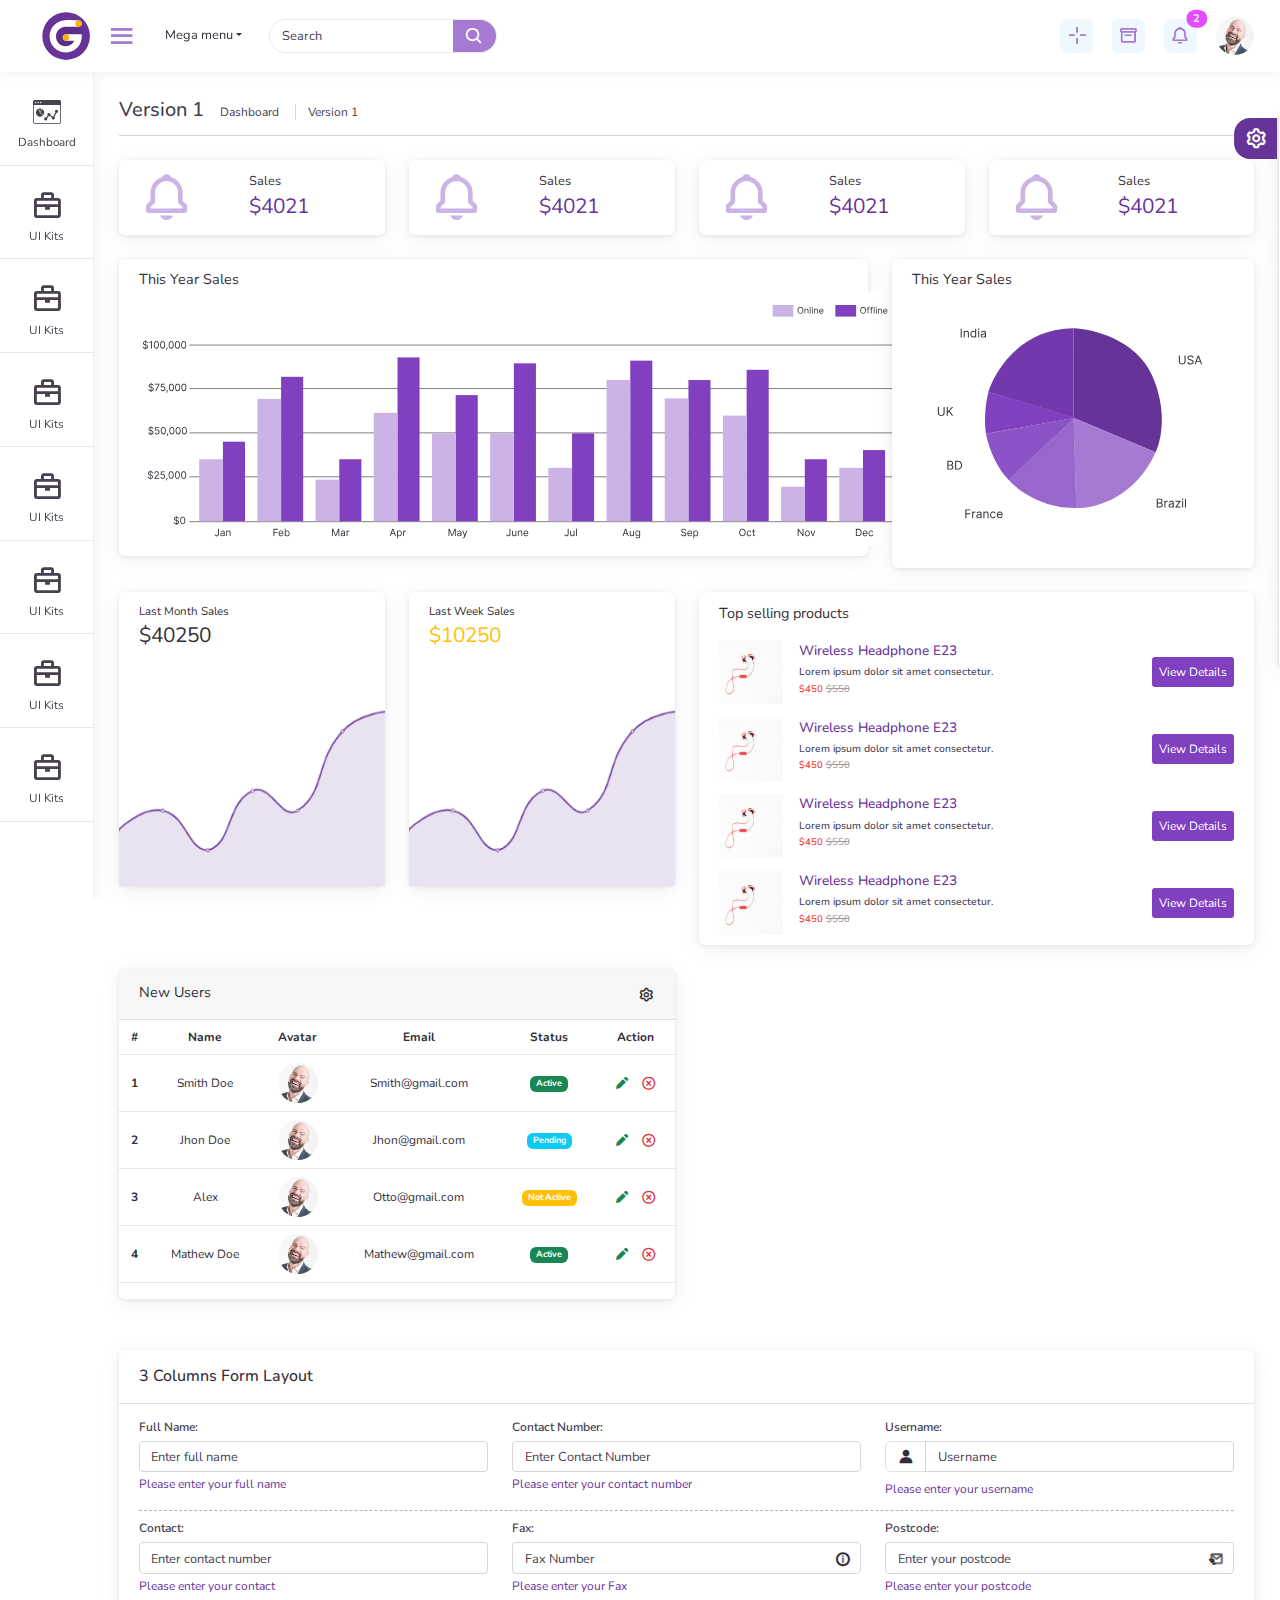
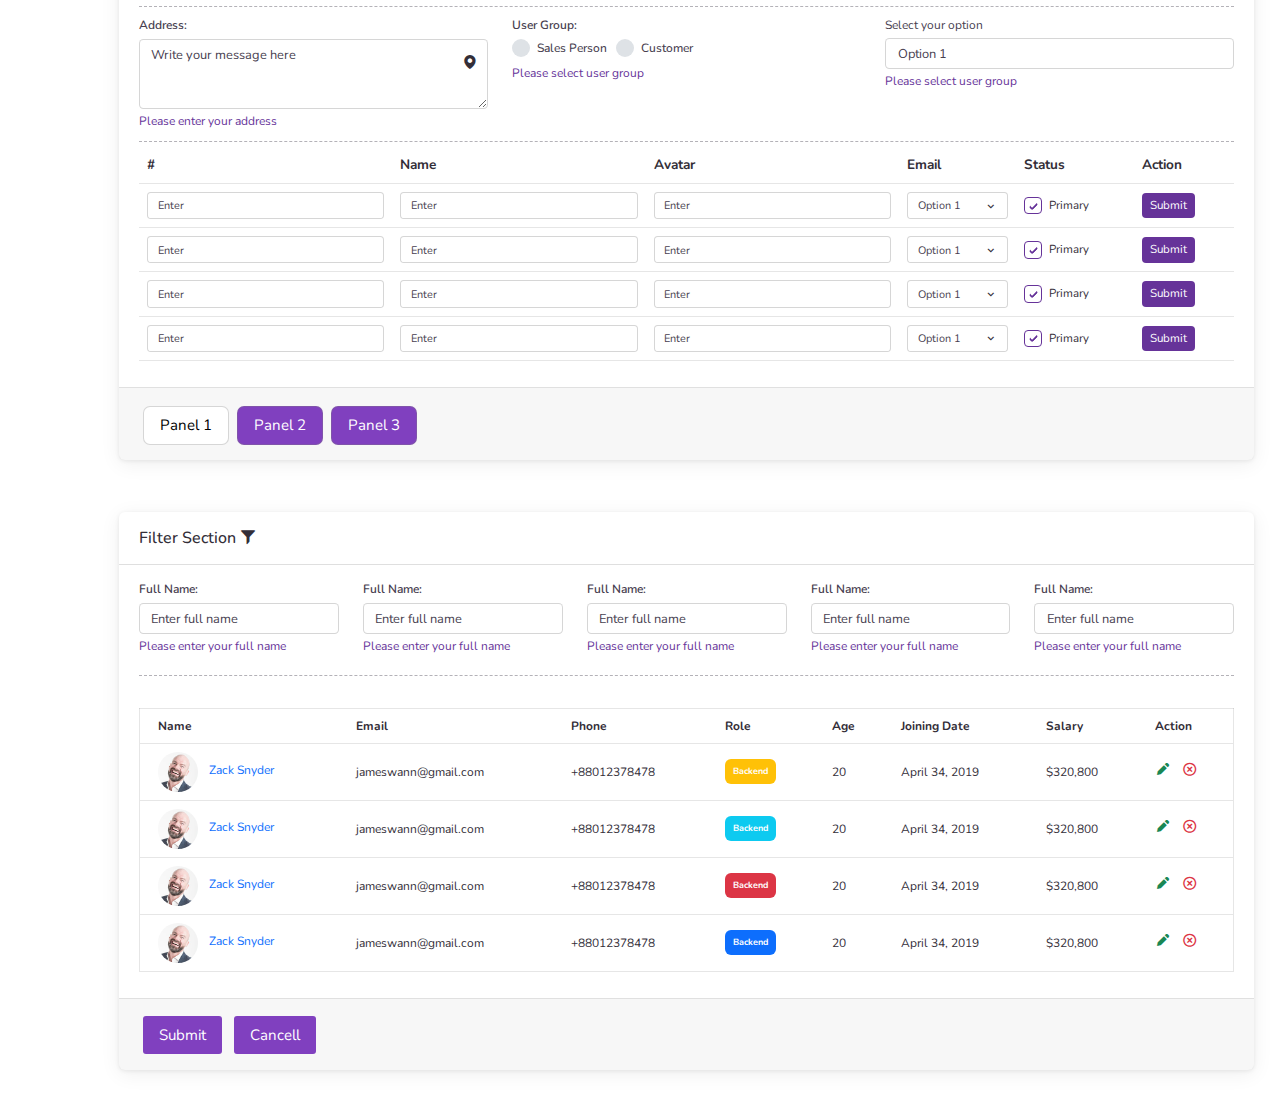
==== commit dc944732: "more commit" ====
--- a/index.html
+++ b/index.html
@@ -18,13 +18,24 @@
             <ul class="header-nav">
                 <li>
                     <div class="toggler-box d-flex align-items-center">
-                        <img class="brand-logo logo" src="img/logo.png" alt="logo">
+                        <!-- <img class="brand-logo logo" src="img/logo.svg" alt="logo"> -->
+                        <!-- <svg class="brand-logo logo" viewBox="0 0 400 400" fill="none" xmlns="http://www.w3.org/2000/svg">
+                            <rect width="400" height="400" fill="var(--bg-secondary)"/>
+                            <path d="M251.468 93.4881C279.468 102.191 295.468 134.655 298.968 149.488L254.468 158.488C246.468 124.488 209.135 122.321 191.468 125.488C176.135 126.655 144.868 141.788 142.468 192.988C140.068 244.188 165.135 265.655 177.968 269.988C210.368 285.588 244.135 268.488 256.968 257.988V229.488H206.468V192.988H301.968V279.988C268.968 314.988 173.468 332.488 128.468 284.988C83.4682 237.488 92.4682 149.488 128.468 114.988C164.468 80.4881 213.468 81.6772 251.468 93.4881Z" fill="var(--clr-primary)"/>
+                        </svg> -->
+                        <svg class="brand-logo logo" viewBox="0 0 148 148" fill="none" xmlns="http://www.w3.org/2000/svg">
+                            <circle cx="74.38" cy="74.2227" r="73.4891" fill="var(--clr-primary)"/>
+                            <circle cx="73.5556" cy="74.6983" r="49.105" fill="hsla(var(--hue), var(--sat), 36%)"/>
+                            <path d="M112.189 25.1337L95.2884 25.1337C92.2248 25.1337 82.4456 24.6743 70.7797 25.1337C56.6587 25.6898 46.3554 31.9564 38.1805 39.8393C30.0057 47.7222 20.517 62.904 24.3125 84.363C28.108 105.822 45.1876 118.96 58.1797 122.61C71.1719 126.259 89.4194 127.135 107.667 110.785C122.265 97.7056 123.601 77.1291 122.445 68.4759H73.5166C70.5378 68.6066 64.4705 70.7027 64.0314 78.0415C63.5924 85.3804 70.1719 88.1001 73.5166 88.5426H99.5128C91.9502 104.011 77.9364 105.3 71.3681 105.3C61.4056 105.3 42.536 96.7496 43.2235 74.5777C43.911 52.4057 62.273 45.7169 71.3681 45.144H112.189C115.626 45.2872 122.501 43.5971 122.501 35.6908C122.501 27.7845 115.626 25.2053 112.189 25.1337Z" fill="white"/>
+                            <circle cx="112.918" cy="35.1902" r="10" fill="#FFB100"/>
+                            <circle cx="73.5556" cy="78.5115" r="10" fill="#FFB100"/>
+                        </svg>
                         <span id="menu-toggler"><i class='bx bx-menu'></i></span>
                     </div>
                 </li>
                 <li class="d-none d-md-block">
                     <div class="dropdown">
-                        <a class="btn btn-secondary btn-sm dropdown-toggle bg-transparent border-0 text-dark" href="#" id="dropdownLink" data-bs-toggle="dropdown" aria-expanded="false">Mega menu</a>
+                        <a class="btn btn-secondary btn-sm dropdown-toggle bg-transparent border-0" href="#" id="dropdownLink" data-bs-toggle="dropdown" aria-expanded="false">Mega menu</a>
                         <div class="dropdown-menu" aria-labelledby="dropdownLink">
                             <a href="#" class="dropdown-item">First item</a>
                             <a href="#" class="dropdown-item">Second item</a>
@@ -241,7 +252,7 @@
                             <p>This Year Sales</p>
                             <!-- <img class="img-fluid" src="./img/bar-chart.svg" alt="bar chart"> -->
                             <svg width="760" height="255" viewBox="0 0 760 255" fill="none" xmlns="http://www.w3.org/2000/svg">
-                                <rect x="0.477875" y="0.468384" width="759" height="254" fill="var(--bg-primary)"/>
+                                <rect x="0.477875" y="0.468384" width="759" height="254" fill="var(--bg-secondary)"/>
                                 <line x1="50.4809" y1="230.702" x2="753.723" y2="230.702" stroke="var(--text-primary)" stroke-opacity="0.61"/>
                                 <line x1="50.4809" y1="185.789" x2="753.723" y2="185.789" stroke="var(--text-primary)" stroke-opacity="0.61"/>
                                 <line x1="50.4809" y1="141.876" x2="753.723" y2="141.876" stroke="var(--text-primary)" stroke-opacity="0.61"/>
@@ -302,7 +313,7 @@
                             <p>This Year Sales</p>
                             <!-- <img class="img-fluid" src="./img/pie-chart.svg" alt="pie chart"> -->
                             <svg width="309" height="267" viewBox="0 0 309 267" fill="none" xmlns="http://www.w3.org/2000/svg">
-                                <rect x="0.268127" y="0.483643" width="308.369" height="266.093" fill="var(--bg-primary)"/>
+                                <rect x="0.268127" y="0.483643" width="308.369" height="266.093" fill="var(--bg-secondary)"/>
                                 <path d="M236.594 161.164L154.453 126.814V37.205C173.868 37.9517 216.731 48.3313 232.86 83.8761C248.99 119.421 242.07 150.211 236.594 161.164Z" fill="hsla(var(--hue), var(--sat), 40%)"/>
                                 <path d="M154.453 126.44V37.3129C101.882 37.3129 75.796 79.8935 69.3243 101.051L154.453 126.44Z" fill="hsla(var(--hue), var(--sat), 45%)"/>
                                 <path d="M69.5297 100.891L156.371 126.745L66.8781 142.821C64.4885 125.198 67.5384 107.488 69.5297 100.891Z" fill="hsla(var(--hue), var(--sat), 50%)"/>
@@ -366,7 +377,7 @@
                                             <div>
                                                 <h5>Wireless Headphone E23</h5>
                                                 <h6>Lorem ipsum dolor sit amet consectetur.</h6>
-                                                <p>$450 <span class="text-muted text-decoration-line-through">$550</span></p>
+                                                <p>$450 <span class="text-decoration-line-through">$550</span></p>
                                             </div>
                                         </div>
                                         <button class="controlled-btn" type="button">View Details</button>
@@ -377,7 +388,7 @@
                                             <div>
                                                 <h5>Wireless Headphone E23</h5>
                                                 <h6>Lorem ipsum dolor sit amet consectetur.</h6>
-                                                <p>$450 <span class="text-muted text-decoration-line-through">$550</span></p>
+                                                <p>$450 <span class="text-decoration-line-through">$550</span></p>
                                             </div>
                                         </div>
                                         <button class="controlled-btn" type="button">View Details</button>
@@ -388,7 +399,7 @@
                                             <div>
                                                 <h5>Wireless Headphone E23</h5>
                                                 <h6>Lorem ipsum dolor sit amet consectetur.</h6>
-                                                <p>$450 <span class="text-muted text-decoration-line-through">$550</span></p>
+                                                <p>$450 <span class="text-decoration-line-through">$550</span></p>
                                             </div>
                                         </div>
                                         <button class="controlled-btn" type="button">View Details</button>
@@ -399,7 +410,7 @@
                                             <div>
                                                 <h5>Wireless Headphone E23</h5>
                                                 <h6>Lorem ipsum dolor sit amet consectetur.</h6>
-                                                <p>$450 <span class="text-muted text-decoration-line-through">$550</span></p>
+                                                <p>$450 <span class="text-decoration-line-through">$550</span></p>
                                             </div>
                                         </div>
                                         <button class="controlled-btn" type="button">View Details</button>
@@ -508,11 +519,7 @@
                     </div>
                 </div>
                 <div class="col-12 col-md-6">
-                    <label for="inputRange" class="form-label">Range input label</label>
-                    <input type="range" id="hue" class="form-range" min="0" max="360">
-                    <input type="range" id="sat" class="form-range" min="0" max="100">
-                    <input type="range" id="lit" class="form-range" min="0" max="100">
-                    <div id="parent">Click me</div>
+                    <!-- <div id="parent">Choose color</div> -->
                 </div>
             </div>
         </section>
@@ -597,7 +604,7 @@
                                     <div class="form-group col-md-4">
                                         <label for="inputEmail16" class="ul-form__label">Address:</label>
                                         <div class="input-right-icon">
-                                            <textarea class="form-control" placeholder="Write your message here" aria-label="Message" aria-describedby="textarea"></textarea>
+                                            <textarea class="form-control" placeholder="Write your message here" rows="3" aria-label="Message" aria-describedby="textarea"></textarea>
                                             <span class="span-right-input-icon" style="top: 36%">
                                                 <i class='bx bxs-map'></i>
                                             </span>
@@ -790,18 +797,254 @@
                                 </div>
                             </div>
                         </div>
-
-
-
-                        <!-- end::form 3-->
-
                     </div>
                 </div>
             </div>
-
+        </section>
+        <div class="color-modal">
+            <div class="presets">
+                <div class="d-flex justify-content-between w-100">
+                    <p class="mb-2">Preset colors</p>
+                    <p class="mb-2">Reset</p>
+                </div>
+                <div class="preset-colors">
+                    <span onclick="setRootColors(4, 90, 58)" style="background-color: hsl(4, 90%, 58%)"></span>
+                    <span onclick="setRootColors(340, 82, 52)" style="background-color: hsl(340, 82%, 52%)"></span>
+                    <span onclick="setRootColors(291, 64, 42)" style="background-color: hsl(291, 64%, 42%)"></span>
+                    <span onclick="setRootColors(262, 52, 47)" style="background-color: hsl(262, 52%, 47%)"></span>
+                    <span onclick="setRootColors(230, 99, 28)" style="background-color: hsl(230, 99%, 28%)"></span>
+                    <span onclick="setRootColors(207, 90, 54)" style="background-color: hsl(207, 90%, 54%)"></span>
+                    <span onclick="setRootColors(199, 98, 48)" style="background-color: hsl(199, 98%, 48%)"></span>
+                    <span onclick="setRootColors(174, 100, 29)" style="background-color: hsl(174, 100%, 29%)"></span>
+                    <span onclick="setRootColors(122, 39, 49)" style="background-color: hsl(122, 39%, 49%)"></span>
+                    <span onclick="setRootColors(66, 70, 54)" style="background-color: hsl(66, 70%, 54%)"></span>
+                    <span onclick="setRootColors(54, 100, 62)" style="background-color: hsl(54, 100%, 62%)"></span>
+                    <span onclick="setRootColors(45, 100, 51)" style="background-color: hsl(45, 100%, 51%)"></span>
+                    <span onclick="setRootColors(36, 100, 50)" style="background-color: hsl(36, 100%, 50%)"></span>
+                    <span onclick="setRootColors(14, 100, 57)" style="background-color: hsl(14, 100%, 57%)"></span>
+                    <span onclick="setRootColors(175, 83, 51)" style="background-color: hsl(175, 83%, 51%)"></span>
+                    <span onclick="setRootColors(304, 81, 53)" style="background-color: hsl(304, 81%, 53%)"></span>
+                </div>
+            </div>
+            <div class="color-picker">
+                <p class="mb-2">Choose your own color</p>
+                <div>
+                    <div id="parent"></div>
+                </div>
+            </div>
+            <div>
+                <label class="checkbox checkbox-outline-primary me-auto">
+                    <input type="checkbox" onchange="toggleDarkMode()">
+                    <p class="mb-1">Enable Dark Mode</p>
+                    <span class="checkmark"></span>
+                </label>
+            </div>
+            <span id="panel-toggler">
+                <i class='bx bx-cog'></i>
+            </span>
+        </div>
+
+        <section class="filter-section">
+            <div class="card">
+                <div class="card-header bg-transparent">
+                    <h3 class="card-title">Filter Section <i id="filter-toggler" class='icofont-filter'></i></h3>
+                </div>
+                <div class="card-body">
+                    <div class="row user-form row-cols-1 row-cols-sm-2 row-cols-md-4 row-cols-lg-5">
+                        <div class="col">
+                            <div class="form-group">
+                                <label for="inputtext11" class="ul-form__label">Full Name:</label>
+                                <input type="text" class="form-control" id="inputtext11" placeholder="Enter full name">
+                                <small id="passwordHelpBlock" class="ul-form__text form-text ">
+                                    Please enter your full name
+                                </small>
+                            </div>
+                        </div>
+                        <div class="col">
+                            <div class="form-group">
+                                <label for="inputtext11" class="ul-form__label">Full Name:</label>
+                                <input type="text" class="form-control" id="inputtext11" placeholder="Enter full name">
+                                <small id="passwordHelpBlock" class="ul-form__text form-text ">
+                                    Please enter your full name
+                                </small>
+                            </div>
+                        </div>
+                        <div class="col">
+                            <div class="form-group">
+                                <label for="inputtext11" class="ul-form__label">Full Name:</label>
+                                <input type="text" class="form-control" id="inputtext11" placeholder="Enter full name">
+                                <small id="passwordHelpBlock" class="ul-form__text form-text ">
+                                    Please enter your full name
+                                </small>
+                            </div>
+                        </div>
+                        <div class="col">
+                            <div class="form-group">
+                                <label for="inputtext11" class="ul-form__label">Full Name:</label>
+                                <input type="text" class="form-control" id="inputtext11" placeholder="Enter full name">
+                                <small id="passwordHelpBlock" class="ul-form__text form-text ">
+                                    Please enter your full name
+                                </small>
+                            </div>
+                        </div>
+                        <div class="col">
+                            <div class="form-group">
+                                <label for="inputtext11" class="ul-form__label">Full Name:</label>
+                                <input type="text" class="form-control" id="inputtext11" placeholder="Enter full name">
+                                <small id="passwordHelpBlock" class="ul-form__text form-text ">
+                                    Please enter your full name
+                                </small>
+                            </div>
+                        </div>
+                    </div>
+                    <div class="custom-separator my-3"></div>
+                    <div id="filter-panel" class="row user-form row-cols-1 row-cols-sm-2 row-cols-md-4 row-cols-lg-5" style="display: none;">
+                        <div class="col">
+                            <div class="form-group">
+                                <label for="inputtext11" class="ul-form__label">Full Name:</label>
+                                <input type="text" class="form-control" id="inputtext11" placeholder="Enter full name">
+                                <small id="passwordHelpBlock" class="ul-form__text form-text ">
+                                    Please enter your full name
+                                </small>
+                            </div>
+                        </div>
+                        <div class="col">
+                            <div class="form-group">
+                                <label for="inputtext11" class="ul-form__label">Full Name:</label>
+                                <input type="text" class="form-control" id="inputtext11" placeholder="Enter full name">
+                                <small id="passwordHelpBlock" class="ul-form__text form-text ">
+                                    Please enter your full name
+                                </small>
+                            </div>
+                        </div>
+                        <div class="col">
+                            <div class="form-group">
+                                <label for="inputtext11" class="ul-form__label">Full Name:</label>
+                                <input type="text" class="form-control" id="inputtext11" placeholder="Enter full name">
+                                <small id="passwordHelpBlock" class="ul-form__text form-text ">
+                                    Please enter your full name
+                                </small>
+                            </div>
+                        </div>
+                        <div class="col">
+                            <div class="form-group">
+                                <label for="inputtext11" class="ul-form__label">Full Name:</label>
+                                <input type="text" class="form-control" id="inputtext11" placeholder="Enter full name">
+                                <small id="passwordHelpBlock" class="ul-form__text form-text ">
+                                    Please enter your full name
+                                </small>
+                            </div>
+                        </div>
+                        <div class="col">
+                            <div class="form-group">
+                                <label for="inputtext11" class="ul-form__label">Full Name:</label>
+                                <input type="text" class="form-control" id="inputtext11" placeholder="Enter full name">
+                                <small id="passwordHelpBlock" class="ul-form__text form-text ">
+                                    Please enter your full name
+                                </small>
+                            </div>
+                        </div>
+                        <!-- <div class="col">
+                            <div class="form-group">
+                                <label for="inputtext11" class="ul-form__label">Full Name:</label>
+                                <input type="text" class="form-control" id="inputtext11" placeholder="Enter full name">
+                                <small id="passwordHelpBlock" class="ul-form__text form-text ">
+                                    Please enter your full name
+                                </small>
+                            </div>
+                        </div> -->
+                    </div>
+
+                    <div class="row user-form filter-list">
+                        <div class="table-responsive">
+                            <table class="table user_table">
+                                <thead>
+                                    <tr>
+                                        <th scope="col">Name</th>
+                                        <th scope="col">Email</th>
+                                        <th scope="col">Phone</th>
+                                        <th scope="col">Role</th>
+                                        <th scope="col">Age</th>
+                                        <th scope="col">Joining Date</th>
+                                        <th scope="col">Salary</th>
+                                        <th scope="col">Action</th>
+                                    </tr>
+                                </thead>
+                                <tbody>
+                                    <tr>
+                                        <td>
+                                            <a href="#"><img class="rounded-circle m-0 avatar-sm-table me-2" src="./img/user.jpg" alt="user"> Zack Snyder</a>
+                                        </td>
+                                        <td>jameswann@gmail.com</td>
+                                        <td>+88012378478</td>
+                                        <td><a href="#" class="badge bg-warning p-2">Backend</a></td>
+                                        <td>20</td>
+                                        <td>April 34, 2019</td>
+                                        <td>$320,800</td>
+                                        <td>
+                                            <i class='bx bxs-pencil text-success me-2'></i>
+                                            <i class='bx bx-x-circle text-danger'></i>
+                                        </td>
+                                    </tr>
+                                    <tr>
+                                        <td>
+                                            <a href="#"><img class="rounded-circle m-0 avatar-sm-table me-2" src="./img/user.jpg" alt="user"> Zack Snyder</a>
+                                        </td>
+                                        <td>jameswann@gmail.com</td>
+                                        <td>+88012378478</td>
+                                        <td><a href="#" class="badge bg-info p-2">Backend</a></td>
+                                        <td>20</td>
+                                        <td>April 34, 2019</td>
+                                        <td>$320,800</td>
+                                        <td>
+                                            <i class='bx bxs-pencil text-success me-2'></i>
+                                            <i class='bx bx-x-circle text-danger'></i>
+                                        </td>
+                                    </tr>
+                                    <tr>
+                                        <td>
+                                            <a href="#"><img class="rounded-circle m-0 avatar-sm-table me-2" src="./img/user.jpg" alt="user"> Zack Snyder</a>
+                                        </td>
+                                        <td>jameswann@gmail.com</td>
+                                        <td>+88012378478</td>
+                                        <td><a href="#" class="badge bg-danger p-2">Backend</a></td>
+                                        <td>20</td>
+                                        <td>April 34, 2019</td>
+                                        <td>$320,800</td>
+                                        <td>
+                                            <i class='bx bxs-pencil text-success me-2'></i>
+                                            <i class='bx bx-x-circle text-danger'></i>
+                                        </td>
+                                    </tr>
+
+                                    <tr>
+                                        <td>
+                                            <a href="#"><img class="rounded-circle m-0 avatar-sm-table me-2" src="./img/user.jpg" alt="user"> Zack Snyder</a>
+                                        </td>
+                                        <td>jameswann@gmail.com</td>
+                                        <td>+88012378478</td>
+                                        <td><a href="#" class="badge bg-primary p-2">Backend</a></td>
+                                        <td>20</td>
+                                        <td>April 34, 2019</td>
+                                        <td>$320,800</td>
+                                        <td>
+                                            <i class='bx bxs-pencil text-success me-2'></i>
+                                            <i class='bx bx-x-circle text-danger'></i>
+                                        </td>
+                                    </tr>
+                                </tbody>
+                            </table>
+                        </div>
+                    </div>
+                </div>
+                <div class="card-footer">
+                    <button class="controlled-btn mx-1 px-3 border-0">Submit</button>
+                    <button class="controlled-btn mx-1 px-3 border-0">Cancell</button>
+                </div>
+            </div>
+            
         </section>
     </main>
-
 <script src="./js/jquery.min.js"></script>
 <script src="./js/bootstrap.bundle.min.js"></script>
 <script src="./js/index.js"></script>
@@ -823,20 +1066,17 @@
             const hue = color.hsla[0] * 360;
             const sat = color.hsla[1] * 100;
             const lit = color.hsla[2] * 100;
-            document.querySelector(':root').style.setProperty('--hue', `${hue}deg`);
-            document.querySelector(':root').style.setProperty('--sat', `${sat}%`);
-            document.querySelector(':root').style.setProperty('--lit', `${lit}%`);
-            // console.log(color);
-            // console.log(color.hex);
-            // console.log(color.hslString);
-            console.log(color.hsla);
-            // console.log(color.hslaString);
-            // console.log(color.rgbString);
-            // console.log(color.rgba);
-            // console.log(color.rgbaString);
+            setRootColors(hue, sat, lit);
         };
-
     })
+    function setRootColors(hue, sat, lit) {
+        document.querySelector(':root').style.setProperty('--hue', `${hue}deg`);
+        document.querySelector(':root').style.setProperty('--sat', `${sat}%`);
+        document.querySelector(':root').style.setProperty('--lit', `${lit}%`);
+    }
+    function toggleDarkMode() {
+        $('body').toggleClass('dark-mode');
+    }
 </script>
 </body>
 </html>--- a/css/colors.css
+++ b/css/colors.css
@@ -2,12 +2,13 @@
     --hue: 270deg;
     --sat: 50%;
     --lit: 40%;
+
     --bg-primary: #fff;
     --bg-secondary: #fff;
+    --bg-tertiary: aliceblue;
 
     --text-primary: #332e38;
     --text-secondary: #47404f;
-    --text-bg: aliceblue;
 
     --clr-primary: #639;
     --clr-primary: hsla(var(--hue), var(--sat), var(--lit));
@@ -26,10 +27,10 @@
 .dark-mode {
     --bg-primary: #333333;
     --bg-secondary: #3c3c3c;
+    --bg-tertiary: rgb(75, 75, 75);
 
     --text-primary: #FFF;
     --text-secondary: #ebebeb;
-    --text-bg: rgb(49, 49, 49);
 
     --clr-primary: #639;
     --clr-primary: hsla(var(--hue), var(--sat), var(--lit));
@@ -38,6 +39,6 @@
 
     --bx-shadow-1: 0 1px 15px rgba(0,0,0,.04), 0 1px 6px rgba(0,0,0,.04);
     --bx-shadow-2: 0 4px 20px 1px rgba(0,0,0,.06), 0 1px 4px rgba(0,0,0,.08);
-    --border-1: 1px solid #ffffffb8;
+    --border-1: 1px solid #ffffff30;
     --border-2: 1px solid #ffffffb8;
 }
--- a/css/style.css
+++ b/css/style.css
@@ -19,8 +19,12 @@
     font-size: 0.9em;
     color: var(--text-primary);                     
 }
+a {
+    text-decoration: none;
+}
 .dashboard .dropdown a {
     font-size: 0.8em;
+    color: var(--text-primary);
 }
 /* ----------------------------Header starts----------------------------------------------- */
 header {
@@ -32,7 +36,10 @@
     top: 0;
     left: 0;
     right: 0;
-    background: var(--bg-primary);
+    background: var(--bg-secondary);
+}
+header nav {
+    padding: 0.75em 0;
 }
 
 .header-nav {
@@ -60,19 +67,24 @@
     line-height: 0;
     background: var(--bg-secondary);
 }
+.header-search button {
+    background: hsla(var(--hue), var(--sat), 65%);
+}
+.header-search button i {
+    color: var(--bg-primary);
+}
 .header-search button:hover {
     background: var(--clr-primary);
-}
-.header-search button:hover i {
-    color: white;
-}
+    /* opacity: 0.5; */
+}
+
 .user-dropdown img {
     max-width: 3em;
     border-radius: 50%;
 }
 .h-pill {
     padding: 0.4em;
-    background: var(--text-bg);
+    background: var(--bg-tertiary);
     border-radius: 6px;
 }
 .header-nav i {
@@ -81,8 +93,8 @@
     color: hsla(var(--hue), var(--sat), 65%);
 }
 .brand-logo {
-    max-width: 4.5em;
-    /* border: 1px solid #80808033; */
+    height: 3em;
+    padding: 0 1em;
 }
 
 /* ----------------------------Header ends----------------------------------------------- */
@@ -334,11 +346,17 @@
     margin-bottom: 0;
     font-weight: 600;
 }
+.products-chart li p span {
+    color: var(--text-secondary);
+    opacity: 0.5;
+}
 
 /* .chart-row-3----------------------------------------------- */
 
 .user_table td,
-.user_table th {
+.user_table th,
+.input_table td,
+.input_table th {
     vertical-align: middle;
     border-bottom: var(--border-1);
     color: var(--text-primary);
@@ -363,30 +381,30 @@
 .user-table-card i {
     font-size: 1.3em;
     cursor: pointer;
+    vertical-align: middle;
 }
 
 /* --------------User form starts-------------------------------------- */
 .user-form {
     font-size: 1rem;
 }
-.user-form .card {
+.card {
     box-shadow: var(--bx-shadow-2);    
     border: none;
     background: var(--bg-secondary);
 }
-.user-form .card-title {
+.card-title {
     font-size: 1em;
     margin-bottom: 0;
     color: var(--text-primary);
 }
-.user-form .card-header {
+.card-header {
     padding: 1.1em 1.25em 1em;
     margin-bottom: 0;
     background-color: rgba(0,0,0,.03);
     border-bottom: 1px solid rgba(0,0,0,.125);
 }
-.user-form .card-body {
-    flex: 1 1 auto;
+.card-body {
     padding: 0.65em 1.25em;
 }
 /* .user-form .form-row {
@@ -419,6 +437,7 @@
     color: var(--text-secondary);
     font-size: 0.8em;
     padding: 0.5em 0.9em 0.32em;
+    border-radius: 0.35em;
 }
 .form-control::placeholder {
     color: var(--text-secondary);
@@ -434,8 +453,9 @@
     margin-top: .25em;
 }
 .custom-separator {
-    border-bottom: 1px dashed #ebedf2;
+    border-bottom: 1px dashed var(--text-secondary);
     margin: 0.5em 0 0.3em;
+    opacity: 0.4;
 }
 .input-group-append, .input-group-prepend {
     display: flex;
@@ -457,7 +477,7 @@
     right: 10px;
 }
 .user-form .form-group i {
-    color: #70657b;
+    color: var(--text-primary);
     font-size: 1em;
     font-weight: 600;
 }
@@ -533,12 +553,12 @@
 .checkbox input:checked~.checkmark, .radio input:checked~.checkmark {
     background-color: var(--clr-primary);
 }
-.user-form .card-footer {
+.card-footer {
     border-top: var(--border-1);
     padding: 1.1em 1.25em 1em;
     background-color: rgba(0,0,0,.03);
 }
-.user-form .card-footer button {
+.card-footer button {
     font-size: 0.94em;
 }
 .input_table {
@@ -566,5 +586,89 @@
 .user-form .nav-link {
     border: none !important;
     border-radius: 7px !important;
-}
-/* --------------User form ends-------------------------------------- */+    border: var(--border-2) !important;
+    color: var(--bg-primary);
+}
+/* --------------User form ends-------------------------------------- */
+
+/* --------------Color modal starts-------------------------------------- */
+.color-modal {
+    position: fixed;
+    top: 13vh;
+    right: 2vh;
+    background: var(--bg-primary);
+    z-index: 10000;
+    padding: 1rem;
+    max-width: 20rem;
+    border: var(--border-1);
+    box-shadow: var(--bx-shadow-2);
+    transform: translateX(105%);
+    transition: transform 0.5s ease-in-out;
+}
+.color-modal > div {
+    background: var(--bg-secondary);
+    font-size: 0.85em;
+    padding: 1em;
+    box-shadow: var(--bx-shadow-2);
+    display: flex;
+    flex-direction: column;
+    align-items: center;
+}
+.presets {
+    margin-bottom: 0.8em;
+    width: 100%;
+}
+.preset-colors {
+    display: flex;
+    gap: 0.8em;
+    flex-wrap: wrap;
+}
+.presets span {
+    height: 1.5em;
+    width: 1.5em;
+    display: block;
+    border-radius: 50%;
+}
+#panel-toggler {
+    position: absolute;
+    top: 0;
+    left: 0;
+    transform: translateX(-104%);
+    background: var(--clr-primary);
+    padding: 0.5em 0.6em;
+    color: white;
+    cursor: pointer;
+    border-radius: 1em 0px 0px 1em;
+}
+#panel-toggler i {
+    font-size: 1.5em;
+    vertical-align: middle;
+}
+
+.color-modal.active {
+    transform: none;
+}
+/* --------------Color modal ends-------------------------------------- */
+
+/* --------------Filter section starts-------------------------------------- */
+.filter-list  {
+    margin-top: 2em;
+}
+.filter-list table {
+    border: var(--border-1);
+}
+.filter-list table td,
+.filter-list table th {
+    text-align: left;
+    padding-left: 1.5em;
+}
+.filter-list table i {
+    font-size: 1.3em;
+}
+.card-title i {
+    cursor: pointer;
+}
+
+
+/* --------------Filter section ends-------------------------------------- */
+
--- a/css/responsive.css
+++ b/css/responsive.css
@@ -15,6 +15,9 @@
     }
     .user-form {
         font-size: 0.85rem;
+    }
+    .color-modal {
+        font-size: 0.8rem;
     }
     .chart-row-2 .eChart img,
     .chart-row-1 img {
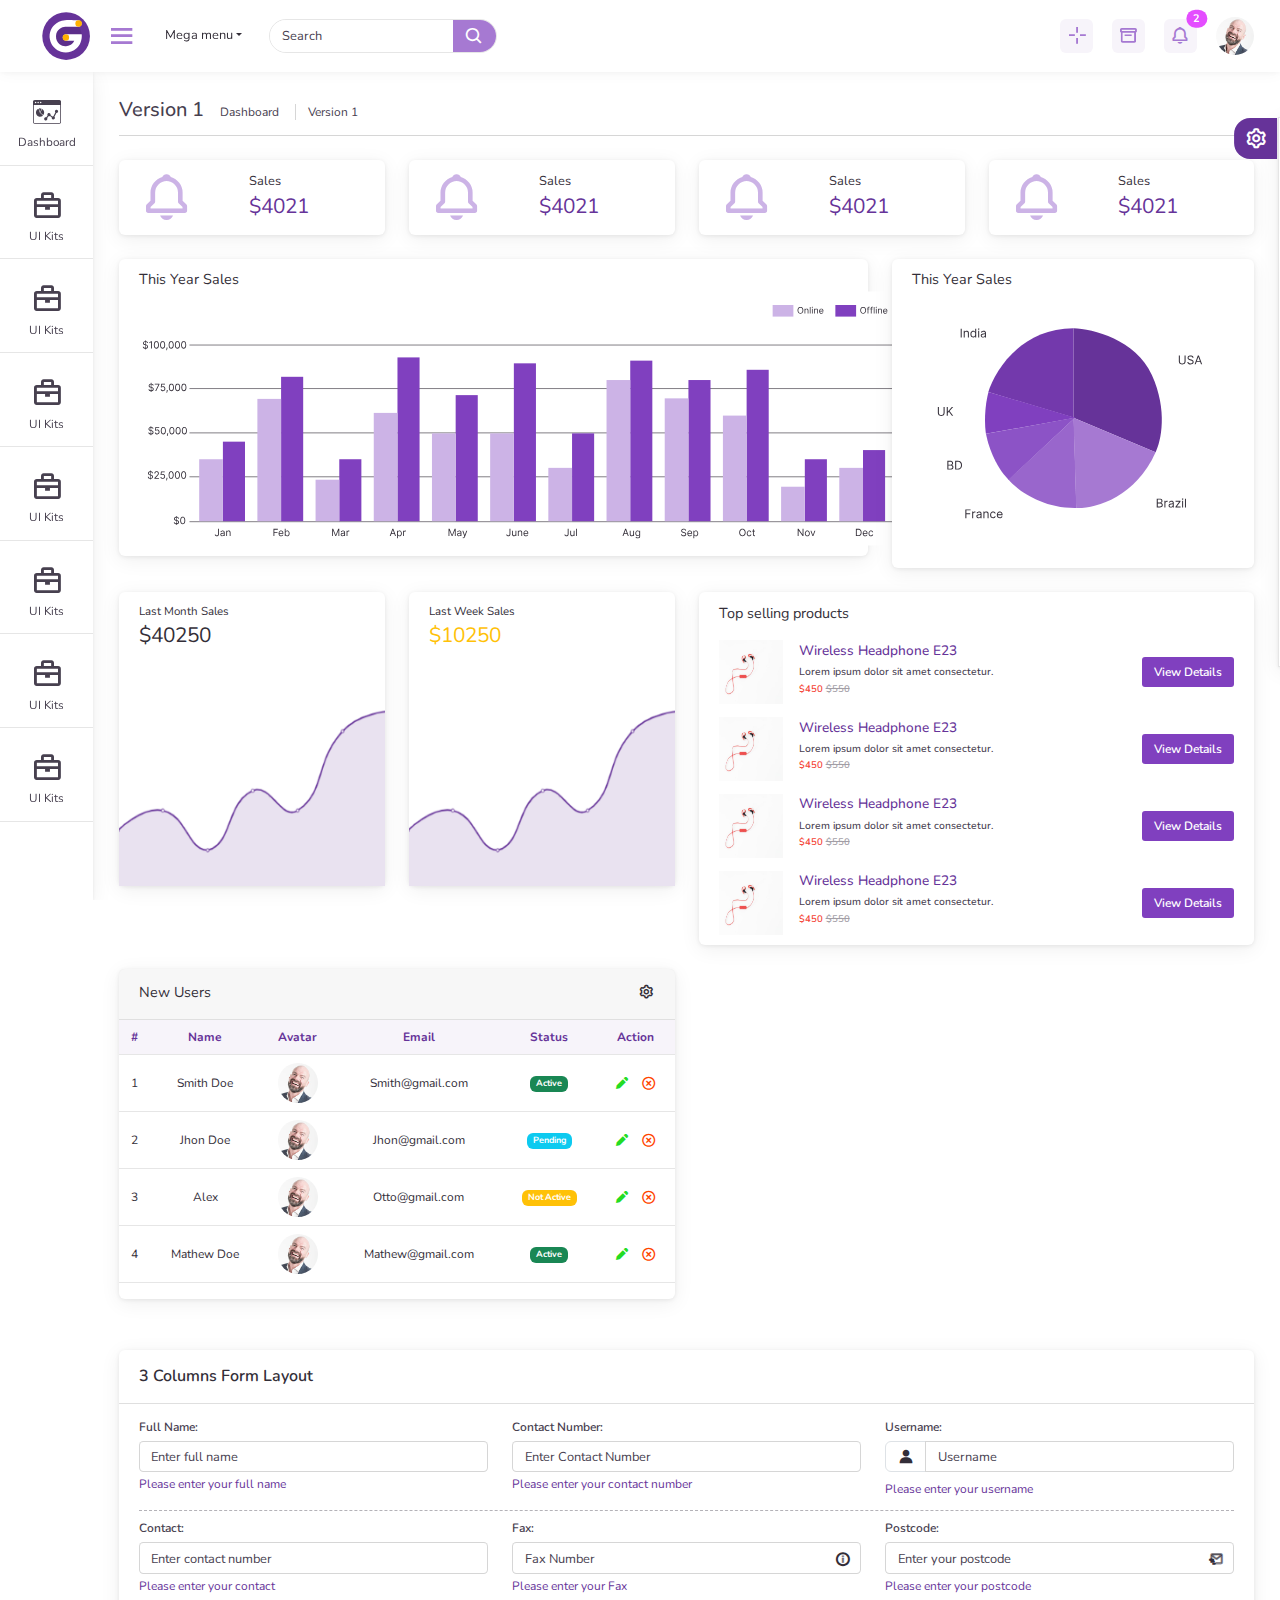
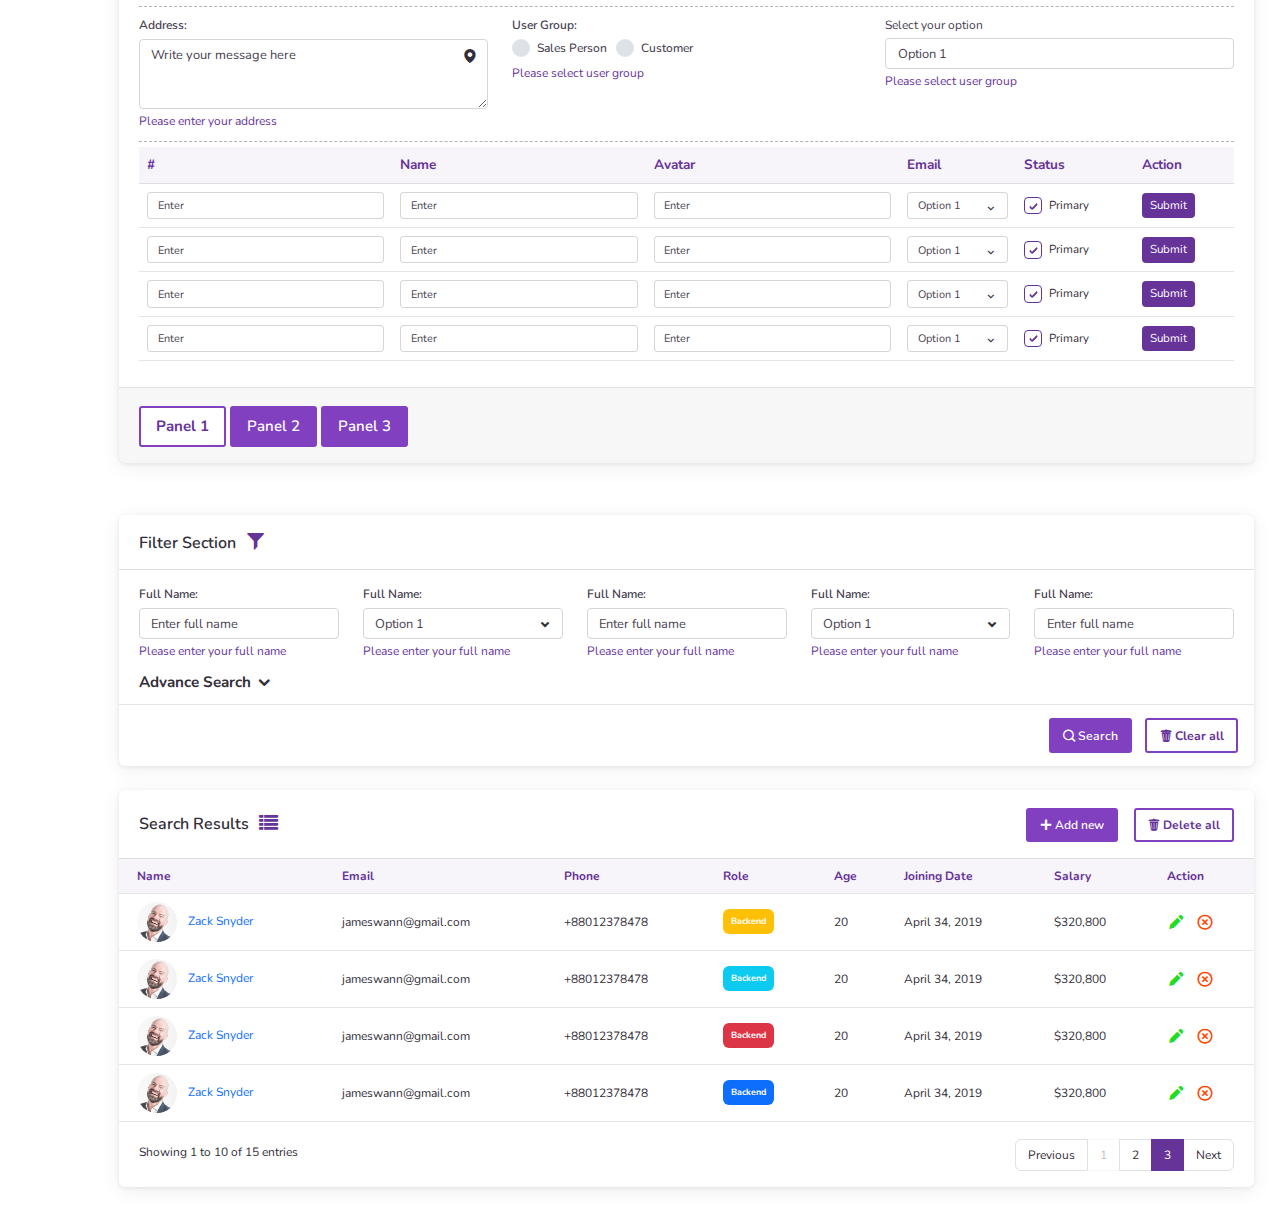
==== commit a9f11143: "more commits" ====
--- a/index.html
+++ b/index.html
@@ -380,7 +380,7 @@
                                                 <p>$450 <span class="text-decoration-line-through">$550</span></p>
                                             </div>
                                         </div>
-                                        <button class="controlled-btn" type="button">View Details</button>
+                                        <button class="controlled-btn border-0" type="button">View Details</button>
                                     </li>
                                     <li>
                                         <div>
@@ -391,7 +391,7 @@
                                                 <p>$450 <span class="text-decoration-line-through">$550</span></p>
                                             </div>
                                         </div>
-                                        <button class="controlled-btn" type="button">View Details</button>
+                                        <button class="controlled-btn border-0" type="button">View Details</button>
                                     </li>
                                     <li>
                                         <div>
@@ -402,7 +402,7 @@
                                                 <p>$450 <span class="text-decoration-line-through">$550</span></p>
                                             </div>
                                         </div>
-                                        <button class="controlled-btn" type="button">View Details</button>
+                                        <button class="controlled-btn border-0" type="button">View Details</button>
                                     </li>
                                     <li>
                                         <div>
@@ -413,7 +413,7 @@
                                                 <p>$450 <span class="text-decoration-line-through">$550</span></p>
                                             </div>
                                         </div>
-                                        <button class="controlled-btn" type="button">View Details</button>
+                                        <button class="controlled-btn border-0" type="button">View Details</button>
                                     </li>
                                 </ul>
                             </div>
@@ -449,7 +449,7 @@
                                 </thead>
                                 <tbody>
                                     <tr>
-                                        <th scope="row">1</th>
+                                        <td>1</td>
                                         <td>Smith Doe</td>
                                         <td>
 
@@ -460,12 +460,12 @@
                                         <td>Smith@gmail.com</td>
                                         <td><span class="badge bg-success">Active</span></td>
                                         <td>
-                                            <i class='bx bxs-pencil text-success me-2'></i>
-                                            <i class='bx bx-x-circle text-danger'></i>
+                                            <i class='bx bxs-pencil me-2' style="color: #23dc23;"></i>
+                                            <i class='bx bx-x-circle' style="color: orangered;"></i>
                                         </td>
                                     </tr>
                                     <tr>
-                                        <th scope="row">2</th>
+                                        <td>2</td>
                                         <td>Jhon Doe</td>
                                         <td>
 
@@ -476,12 +476,12 @@
                                         <td>Jhon@gmail.com</td>
                                         <td><span class="badge bg-info">Pending</span></td>
                                         <td>
-                                            <i class='bx bxs-pencil text-success me-2'></i>
-                                            <i class='bx bx-x-circle text-danger'></i>
+                                            <i class='bx bxs-pencil me-2' style="color: #23dc23;"></i>
+                                            <i class='bx bx-x-circle' style="color: orangered;"></i>
                                         </td>
                                     </tr>
                                     <tr>
-                                        <th scope="row">3</th>
+                                        <td>3</td>
                                         <td>Alex</td>
                                         <td>
 
@@ -492,13 +492,13 @@
                                         <td>Otto@gmail.com</td>
                                         <td><span class="badge bg-warning">Not Active</span></td>
                                         <td>
-                                            <i class='bx bxs-pencil text-success me-2'></i>
-                                            <i class='bx bx-x-circle text-danger'></i>
+                                            <i class='bx bxs-pencil me-2' style="color: #23dc23;"></i>
+                                            <i class='bx bx-x-circle' style="color: orangered;"></i>
                                         </td>
                                     </tr>
 
                                     <tr>
-                                        <th scope="row">4</th>
+                                        <td>4</td>
                                         <td>Mathew Doe</td>
                                         <td>
 
@@ -509,8 +509,8 @@
                                         <td>Mathew@gmail.com</td>
                                         <td><span class="badge bg-success">Active</span></td>
                                         <td>
-                                            <i class='bx bxs-pencil text-success me-2'></i>
-                                            <i class='bx bx-x-circle text-danger'></i>
+                                            <i class='bx bxs-pencil me-2' style="color: #23dc23;"></i>
+                                            <i class='bx bx-x-circle' style="color: orangered;"></i>
                                         </td>
                                     </tr>
                                 </tbody>
@@ -605,7 +605,7 @@
                                         <label for="inputEmail16" class="ul-form__label">Address:</label>
                                         <div class="input-right-icon">
                                             <textarea class="form-control" placeholder="Write your message here" rows="3" aria-label="Message" aria-describedby="textarea"></textarea>
-                                            <span class="span-right-input-icon" style="top: 36%">
+                                            <span class="span-right-input-icon" style="top: 27%">
                                                 <i class='bx bxs-map'></i>
                                             </span>
                                         </div>
@@ -781,18 +781,17 @@
                                     <div class="col-lg-12">
                                         <!-- <button type="button" class="controlled-btn mx-1">Tab one</button> -->
 
-                                        <ul class="nav nav-tabs border-0" role="tablist">
+                                        <ul class="nav nav-tabs border-0 gap-1" role="tablist">
                                             <li class="nav-item" role="presentation">
-                                                <button type="button" id="tabFade-1" class="controlled-btn mx-1 px-3 border-0 nav-link active" data-bs-toggle="tab" data-bs-target="#tabFade-pane-1" role="tab" aria-controls="tabFade-pane-1" aria-selected="true">Panel 1</button>
+                                                <button type="button" id="tabFade-1" class="controlled-btn active" data-bs-toggle="tab" data-bs-target="#tabFade-pane-1" role="tab" aria-controls="tabFade-pane-1" aria-selected="true">Panel 1</button>
                                             </li>
                                             <li class="nav-item" role="presentation">
-                                                <button type="button" id="tabFade-2" class="controlled-btn mx-1 px-3 border-0 nav-link" data-bs-toggle="tab" data-bs-target="#tabFade-pane-2" role="tab" aria-controls="tabFade-pane-2" aria-selected="false">Panel 2</button>
+                                                <button type="button" id="tabFade-2" class="controlled-btn" data-bs-toggle="tab" data-bs-target="#tabFade-pane-2" role="tab" aria-controls="tabFade-pane-2" aria-selected="false">Panel 2</button>
                                             </li>
                                             <li class="nav-item" role="presentation">
-                                                <button type="button" id="tabFade-3" class="controlled-btn mx-1 px-3 border-0 nav-link" data-bs-toggle="tab" data-bs-target="#tabFade-pane-3" role="tab" aria-controls="tabFade-pane-3" aria-selected="false">Panel 3</button>
+                                                <button type="button" id="tabFade-3" class="controlled-btn" data-bs-toggle="tab" data-bs-target="#tabFade-pane-3" role="tab" aria-controls="tabFade-pane-3" aria-selected="false">Panel 3</button>
                                             </li>
                                         </ul>
-
                                     </div>
                                 </div>
                             </div>
@@ -813,9 +812,9 @@
                     <span onclick="setRootColors(291, 64, 42)" style="background-color: hsl(291, 64%, 42%)"></span>
                     <span onclick="setRootColors(262, 52, 47)" style="background-color: hsl(262, 52%, 47%)"></span>
                     <span onclick="setRootColors(230, 99, 28)" style="background-color: hsl(230, 99%, 28%)"></span>
+                    <span onclick="setRootColors(270, 86, 72)" style="background-color: hsl(270, 86%, 72%)"></span>
                     <span onclick="setRootColors(207, 90, 54)" style="background-color: hsl(207, 90%, 54%)"></span>
                     <span onclick="setRootColors(199, 98, 48)" style="background-color: hsl(199, 98%, 48%)"></span>
-                    <span onclick="setRootColors(174, 100, 29)" style="background-color: hsl(174, 100%, 29%)"></span>
                     <span onclick="setRootColors(122, 39, 49)" style="background-color: hsl(122, 39%, 49%)"></span>
                     <span onclick="setRootColors(66, 70, 54)" style="background-color: hsl(66, 70%, 54%)"></span>
                     <span onclick="setRootColors(54, 100, 62)" style="background-color: hsl(54, 100%, 62%)"></span>
@@ -847,7 +846,7 @@
         <section class="filter-section">
             <div class="card">
                 <div class="card-header bg-transparent">
-                    <h3 class="card-title">Filter Section <i id="filter-toggler" class='icofont-filter'></i></h3>
+                    <h3 class="card-title">Filter Section <i class='icofont-filter'></i></h3>
                 </div>
                 <div class="card-body">
                     <div class="row user-form row-cols-1 row-cols-sm-2 row-cols-md-4 row-cols-lg-5">
@@ -863,7 +862,16 @@
                         <div class="col">
                             <div class="form-group">
                                 <label for="inputtext11" class="ul-form__label">Full Name:</label>
-                                <input type="text" class="form-control" id="inputtext11" placeholder="Enter full name">
+                                <div class="position-relative">
+                                    <select class="form-control">
+                                        <option>Option 1</option>
+                                        <option>Option 2</option>
+                                        <option>Option 3</option>
+                                    </select>
+                                    <span class="span-right-input-icon">
+                                        <i class='bx bx-chevron-down'></i>
+                                    </span>
+                                </div>
                                 <small id="passwordHelpBlock" class="ul-form__text form-text ">
                                     Please enter your full name
                                 </small>
@@ -881,7 +889,16 @@
                         <div class="col">
                             <div class="form-group">
                                 <label for="inputtext11" class="ul-form__label">Full Name:</label>
-                                <input type="text" class="form-control" id="inputtext11" placeholder="Enter full name">
+                                <div class="position-relative">
+                                    <select class="form-control">
+                                        <option>Option 1</option>
+                                        <option>Option 2</option>
+                                        <option>Option 3</option>
+                                    </select>
+                                    <span class="span-right-input-icon">
+                                        <i class='bx bx-chevron-down'></i>
+                                    </span>
+                                </div>
                                 <small id="passwordHelpBlock" class="ul-form__text form-text ">
                                     Please enter your full name
                                 </small>
@@ -897,67 +914,118 @@
                             </div>
                         </div>
                     </div>
-                    <div class="custom-separator my-3"></div>
-                    <div id="filter-panel" class="row user-form row-cols-1 row-cols-sm-2 row-cols-md-4 row-cols-lg-5" style="display: none;">
-                        <div class="col">
-                            <div class="form-group">
-                                <label for="inputtext11" class="ul-form__label">Full Name:</label>
-                                <input type="text" class="form-control" id="inputtext11" placeholder="Enter full name">
-                                <small id="passwordHelpBlock" class="ul-form__text form-text ">
-                                    Please enter your full name
-                                </small>
-                            </div>
-                        </div>
-                        <div class="col">
-                            <div class="form-group">
-                                <label for="inputtext11" class="ul-form__label">Full Name:</label>
-                                <input type="text" class="form-control" id="inputtext11" placeholder="Enter full name">
-                                <small id="passwordHelpBlock" class="ul-form__text form-text ">
-                                    Please enter your full name
-                                </small>
-                            </div>
-                        </div>
-                        <div class="col">
-                            <div class="form-group">
-                                <label for="inputtext11" class="ul-form__label">Full Name:</label>
-                                <input type="text" class="form-control" id="inputtext11" placeholder="Enter full name">
-                                <small id="passwordHelpBlock" class="ul-form__text form-text ">
-                                    Please enter your full name
-                                </small>
-                            </div>
-                        </div>
-                        <div class="col">
-                            <div class="form-group">
-                                <label for="inputtext11" class="ul-form__label">Full Name:</label>
-                                <input type="text" class="form-control" id="inputtext11" placeholder="Enter full name">
-                                <small id="passwordHelpBlock" class="ul-form__text form-text ">
-                                    Please enter your full name
-                                </small>
-                            </div>
-                        </div>
-                        <div class="col">
-                            <div class="form-group">
-                                <label for="inputtext11" class="ul-form__label">Full Name:</label>
-                                <input type="text" class="form-control" id="inputtext11" placeholder="Enter full name">
-                                <small id="passwordHelpBlock" class="ul-form__text form-text ">
-                                    Please enter your full name
-                                </small>
-                            </div>
-                        </div>
-                        <!-- <div class="col">
-                            <div class="form-group">
-                                <label for="inputtext11" class="ul-form__label">Full Name:</label>
-                                <input type="text" class="form-control" id="inputtext11" placeholder="Enter full name">
-                                <small id="passwordHelpBlock" class="ul-form__text form-text ">
-                                    Please enter your full name
-                                </small>
-                            </div>
-                        </div> -->
-                    </div>
-
-                    <div class="row user-form filter-list">
+                    <a class="dropdown-link filter-toggler">Advance Search <i class="icofont-rounded-down"></i></a>
+                    <div id="filter-panel" style="display: none;">
+                        <div class="custom-separator my-3"></div>
+                        <div class="row user-form row-cols-1 row-cols-sm-2 row-cols-md-4 row-cols-lg-5">
+                            <div class="col">
+                                <div class="form-group">
+                                    <label for="inputtext11" class="ul-form__label">Full Name:</label>
+                                    <input type="text" class="form-control" id="inputtext11" placeholder="Enter full name">
+                                    <small id="passwordHelpBlock" class="ul-form__text form-text ">
+                                        Please enter your full name
+                                    </small>
+                                </div>
+                            </div>
+                            <div class="col">
+                                <div class="form-group">
+                                    <label for="inputtext11" class="ul-form__label">Full Name:</label>
+                                    <div class="position-relative">
+                                        <select class="form-control">
+                                            <option>Option 1</option>
+                                            <option>Option 2</option>
+                                            <option>Option 3</option>
+                                        </select>
+                                        <span class="span-right-input-icon">
+                                            <i class='bx bx-chevron-down'></i>
+                                        </span>
+                                    </div>
+                                    <small id="passwordHelpBlock" class="ul-form__text form-text ">
+                                        Please enter your full name
+                                    </small>
+                                </div>
+                            </div>
+                            <div class="col">
+                                <div class="form-group">
+                                    <label for="inputtext11" class="ul-form__label">Full Name:</label>
+                                    <input type="text" class="form-control" id="inputtext11" placeholder="Enter full name">
+                                    <small id="passwordHelpBlock" class="ul-form__text form-text ">
+                                        Please enter your full name
+                                    </small>
+                                </div>
+                            </div>
+                            <div class="col">
+                                <div class="form-group">
+                                    <label for="inputtext11" class="ul-form__label">Full Name:</label>
+                                    <div class="position-relative">
+                                        <select class="form-control">
+                                            <option>Option 1</option>
+                                            <option>Option 2</option>
+                                            <option>Option 3</option>
+                                        </select>
+                                        <span class="span-right-input-icon">
+                                            <i class='bx bx-chevron-down'></i>
+                                        </span>
+                                    </div>
+                                    <small id="passwordHelpBlock" class="ul-form__text form-text ">
+                                        Please enter your full name
+                                    </small>
+                                </div>
+                            </div>
+                            <div class="col">
+                                <div class="form-group">
+                                    <label for="inputtext11" class="ul-form__label">Full Name:</label>
+                                    <input type="text" class="form-control" id="inputtext11" placeholder="Enter full name">
+                                    <small id="passwordHelpBlock" class="ul-form__text form-text ">
+                                        Please enter your full name
+                                    </small>
+                                </div>
+                            </div>
+                            <!-- <div class="col">
+                                <div class="form-group">
+                                    <label for="inputtext11" class="ul-form__label">Full Name:</label>
+                                    <input type="text" class="form-control" id="inputtext11" placeholder="Enter full name">
+                                    <small id="passwordHelpBlock" class="ul-form__text form-text ">
+                                        Please enter your full name
+                                    </small>
+                                </div>
+                            </div> -->
+                        </div>
+                    </div>
+                </div>
+                <div class="card-footer small-card-footer text-end bg-transparent">
+                    <ul class="btn-list list-inline mb-0 justify-content-end">
+                        <li>
+                            <button class="controlled-btn"><i class="icofont-search-1"></i> Search</button>
+                        </li>
+                        <li>
+                            <button class="controlled-outlined-btn"><i class="icofont-trash"></i> Clear all</button>
+                        </li>
+                    </ul>
+                </div>
+            </div>
+            <div class="card mt-4">
+                <div class="card-header bg-transparent">
+                    <div class="row">
+                        <div class="col-12 col-sm-6">
+                            <h3 class="card-title" style="line-height: 2em;">Search Results <i class="icofont-listing-box"></i></h3>
+                        </div>
+                        <div class="col-12 col-sm-6">
+                            <ul class="btn-list list-inline mb-0">
+                                <li>
+                                    <button class="controlled-btn"><i class="icofont-plus"></i> Add new</button>
+                                </li>
+                                <li>
+                                    <button class="controlled-outlined-btn"><i class="icofont-trash"></i> Delete all</button>
+                                </li>
+                            </ul>
+                        </div>
+                    </div>
+                </div>
+                <div class="card-body p-0">
+                    <div class="user-form filter-list">
                         <div class="table-responsive">
-                            <table class="table user_table">
+                            <table class="table user_table mb-0">
                                 <thead>
                                     <tr>
                                         <th scope="col">Name</th>
@@ -982,8 +1050,8 @@
                                         <td>April 34, 2019</td>
                                         <td>$320,800</td>
                                         <td>
-                                            <i class='bx bxs-pencil text-success me-2'></i>
-                                            <i class='bx bx-x-circle text-danger'></i>
+                                            <i class='bx bxs-pencil me-2' style="color: #23dc23;"></i>
+                                            <i class='bx bx-x-circle' style="color: orangered;"></i>
                                         </td>
                                     </tr>
                                     <tr>
@@ -997,8 +1065,8 @@
                                         <td>April 34, 2019</td>
                                         <td>$320,800</td>
                                         <td>
-                                            <i class='bx bxs-pencil text-success me-2'></i>
-                                            <i class='bx bx-x-circle text-danger'></i>
+                                            <i class='bx bxs-pencil me-2' style="color: #23dc23;"></i>
+                                            <i class='bx bx-x-circle' style="color: orangered;"></i>
                                         </td>
                                     </tr>
                                     <tr>
@@ -1012,8 +1080,8 @@
                                         <td>April 34, 2019</td>
                                         <td>$320,800</td>
                                         <td>
-                                            <i class='bx bxs-pencil text-success me-2'></i>
-                                            <i class='bx bx-x-circle text-danger'></i>
+                                            <i class='bx bxs-pencil me-2' style="color: #23dc23;"></i>
+                                            <i class='bx bx-x-circle' style="color: orangered;"></i>
                                         </td>
                                     </tr>
 
@@ -1028,8 +1096,8 @@
                                         <td>April 34, 2019</td>
                                         <td>$320,800</td>
                                         <td>
-                                            <i class='bx bxs-pencil text-success me-2'></i>
-                                            <i class='bx bx-x-circle text-danger'></i>
+                                            <i class='bx bxs-pencil me-2' style="color: #23dc23;"></i>
+                                            <i class='bx bx-x-circle' style="color: orangered;"></i>
                                         </td>
                                     </tr>
                                 </tbody>
@@ -1037,9 +1105,29 @@
                         </div>
                     </div>
                 </div>
-                <div class="card-footer">
-                    <button class="controlled-btn mx-1 px-3 border-0">Submit</button>
-                    <button class="controlled-btn mx-1 px-3 border-0">Cancell</button>
+                <div class="card-footer bg-transparent border-0">
+                    <div class="row pagination-row">
+                        <div class="col-sm-12 col-md-5">
+                            <span>Showing 1 to 10 of 15 entries</span>
+                        </div>
+                        <div class="col-sm-12 col-md-7">
+                            <nav aria-label="Search results pages">
+                                <ul class="pagination justify-content-end mb-0">
+                                    <li class="page-item"><a href="#" class="page-link">Previous</a></li>
+                                    <li class="page-item disabled" tabindex="-1"><a href="#" class="page-link">1</a></li>
+                                    <li class="page-item"><a href="#" class="page-link">2</a></li>
+                                    <li class="page-item active" aria-current="page">
+                                    <a href="#" class="page-link">
+                                        3 <span class="visually-hidden">(current)</span>
+                                    </a>
+                                    </li>
+                                    <li class="page-item">
+                                    <a href="#" class="page-link" aria-disabled="true">Next</a>
+                                    </li>
+                                </ul>
+                            </nav>
+                        </div>
+                    </div>
                 </div>
             </div>
             
@@ -1050,30 +1138,37 @@
 <script src="./js/index.js"></script>
 <script src="./js/vanilla-picker.js"></script>
 <script>
-    $(function() {
-
-        var parent = document.querySelector('#parent');
-        const clr = getComputedStyle(document.body).getPropertyValue('--clr-primary');
-        var clr1 = clr.replace('deg', '');
-        var picker = new Picker({
-            parent: parent,
-            color: clr1,
-            popup: false
-        });
-
-        picker.onDone = function(color) {
-            parent.style.background = color.rgbaString;
-            const hue = color.hsla[0] * 360;
-            const sat = color.hsla[1] * 100;
-            const lit = color.hsla[2] * 100;
-            setRootColors(hue, sat, lit);
-        };
-    })
+
+
+    // $(function() {
+
+    // }
+
+    var parent = document.querySelector('#parent');
+    const clr = getComputedStyle(document.body).getPropertyValue('--clr-primary');
+    var clr1 = clr.replace('deg', '');
+
+    var picker = new Picker({
+        parent: parent,
+        color: clr1,
+        popup: false
+    });
+
+    picker.onChange = function(color) {
+        parent.style.background = color.rgbaString;
+        const hue = color.hsla[0] * 360;
+        const sat = color.hsla[1] * 100;
+        const lit = color.hsla[2] * 100;
+        setRootColors(hue, sat, lit);
+    };
+
     function setRootColors(hue, sat, lit) {
         document.querySelector(':root').style.setProperty('--hue', `${hue}deg`);
         document.querySelector(':root').style.setProperty('--sat', `${sat}%`);
         document.querySelector(':root').style.setProperty('--lit', `${lit}%`);
+        picker.setColor(`hsl(${hue}, ${sat}%, ${lit}%)`, true);
     }
+
     function toggleDarkMode() {
         $('body').toggleClass('dark-mode');
     }
--- a/css/colors.css
+++ b/css/colors.css
@@ -5,7 +5,7 @@
 
     --bg-primary: #fff;
     --bg-secondary: #fff;
-    --bg-tertiary: aliceblue;
+    --bg-tertiary: hsla(var(--hue), var(--lit), 97%) !important;
 
     --text-primary: #332e38;
     --text-secondary: #47404f;
--- a/css/style.css
+++ b/css/style.css
@@ -22,9 +22,36 @@
 a {
     text-decoration: none;
 }
+table th {
+    background: var(--bg-tertiary) !important;
+    /* color: hsla(var(--hue), var(--lit), 50%) !important; */
+    color: var(--clr-primary) !important;
+}
+table i {
+    cursor: pointer;
+    vertical-align: middle;
+    font-weight: bold;
+}
+.btn-list {
+    display: flex;
+    gap: 1em;
+    justify-content: flex-end;
+}
 .dashboard .dropdown a {
     font-size: 0.8em;
     color: var(--text-primary);
+}
+.dropdown-link {
+    font-size: 0.95em;
+    font-weight: bold;
+    color: var(--text-primary);
+    margin-top: 0.5em;
+    display: block;
+    cursor: pointer;
+}
+.dropdown-link i {
+    font-size: 1.2em;
+    vertical-align: middle;
 }
 /* ----------------------------Header starts----------------------------------------------- */
 header {
@@ -313,13 +340,39 @@
     margin-bottom: 0.8em;
 }
 .controlled-btn {
+    border: 2px solid hsla(var(--hue), var(--sat), 50%);
     background: hsla(var(--hue), var(--sat), 50%);
-    border: none;
     outline: none;
-    padding: 0.5em 0.6em;
+    padding: 0.5em 1em !important;
     border-radius: 3px;
     font-size: 0.75em;
     color: var(--bg-primary);
+    font-weight: 600;
+}
+.controlled-btn i {
+    color: var(--bg-primary);
+}
+.controlled-btn:hover i {
+    color: var(--clr-primary);
+}
+.controlled-btn:hover {
+    background: var(--bg-primary);
+    color: var(--clr-primary);
+}
+.controlled-outlined-btn,
+.nav-tabs .controlled-btn.active {
+    background: var(--bg-primary);
+    border: 2px solid hsla(var(--hue), var(--sat), 50%);
+    outline: none;
+    padding: 0.5em 1em !important;
+    border-radius: 3px;
+    font-size: 0.75em;
+    color: var(--clr-primary);
+    font-weight: 700;
+}
+.controlled-outlined-btn:hover {
+    color: var(--bg-primary);
+    background: var(--clr-primary);
 }
 .products-chart ul li > div {
     display: flex;
@@ -380,8 +433,6 @@
 }
 .user-table-card i {
     font-size: 1.3em;
-    cursor: pointer;
-    vertical-align: middle;
 }
 
 /* --------------User form starts-------------------------------------- */
@@ -397,6 +448,7 @@
     font-size: 1em;
     margin-bottom: 0;
     color: var(--text-primary);
+    font-weight: 600;
 }
 .card-header {
     padding: 1.1em 1.25em 1em;
@@ -438,6 +490,9 @@
     font-size: 0.8em;
     padding: 0.5em 0.9em 0.32em;
     border-radius: 0.35em;
+}
+select.form-control {
+    cursor: pointer;
 }
 .form-control::placeholder {
     color: var(--text-secondary);
@@ -559,7 +614,7 @@
     background-color: rgba(0,0,0,.03);
 }
 .card-footer button {
-    font-size: 0.94em;
+    font-size: 0.94em !important;
 }
 .input_table {
     font-size: 0.85em;
@@ -651,22 +706,49 @@
 /* --------------Color modal ends-------------------------------------- */
 
 /* --------------Filter section starts-------------------------------------- */
-.filter-list  {
+/* .filter-list  {
     margin-top: 2em;
-}
-.filter-list table {
+} */
+/* .filter-list table {
     border: var(--border-1);
-}
+} */
 .filter-list table td,
 .filter-list table th {
     text-align: left;
     padding-left: 1.5em;
 }
 .filter-list table i {
-    font-size: 1.3em;
-}
-.card-title i {
-    cursor: pointer;
+    font-size: 1.5em;
+}
+
+.small-card-footer {
+    font-size: 0.82em;
+    padding-top: 1em;
+    padding-left: 1em;
+}
+.filter-section .card-title i {
+    color: var(--clr-primary);
+    font-size: 1.2em;
+    margin-left: 0.3em;
+    cursor: pointer;
+}
+.pagination-row span,
+.pagination-row a {
+    font-size: 0.75em;
+    color: var(--text-primary) !important;
+    background: var(--bg-primary);
+}
+.page-item.active a {
+    background: var(--clr-primary);
+    color: var(--bg-primary) !important;
+    border-color: var(--clr-primary) !important;
+}
+/* .page-link a:hover {
+    color: var(--bg-primary) !important;
+} */
+.disabled>.page-link, .page-link.disabled {
+    background: var(--bg-secondary);
+    opacity: 0.3;
 }
 
 
--- a/css/responsive.css
+++ b/css/responsive.css
@@ -19,6 +19,9 @@
     .color-modal {
         font-size: 0.8rem;
     }
+    .filter-section {
+        font-size: 0.8rem;
+    }
     .chart-row-2 .eChart img,
     .chart-row-1 img {
         height: auto;
@@ -38,4 +41,7 @@
         font-size: 0.8rem;
         padding-top: 59px;
     }
+    .btn-list {
+        justify-content: flex-start;
+    }
 }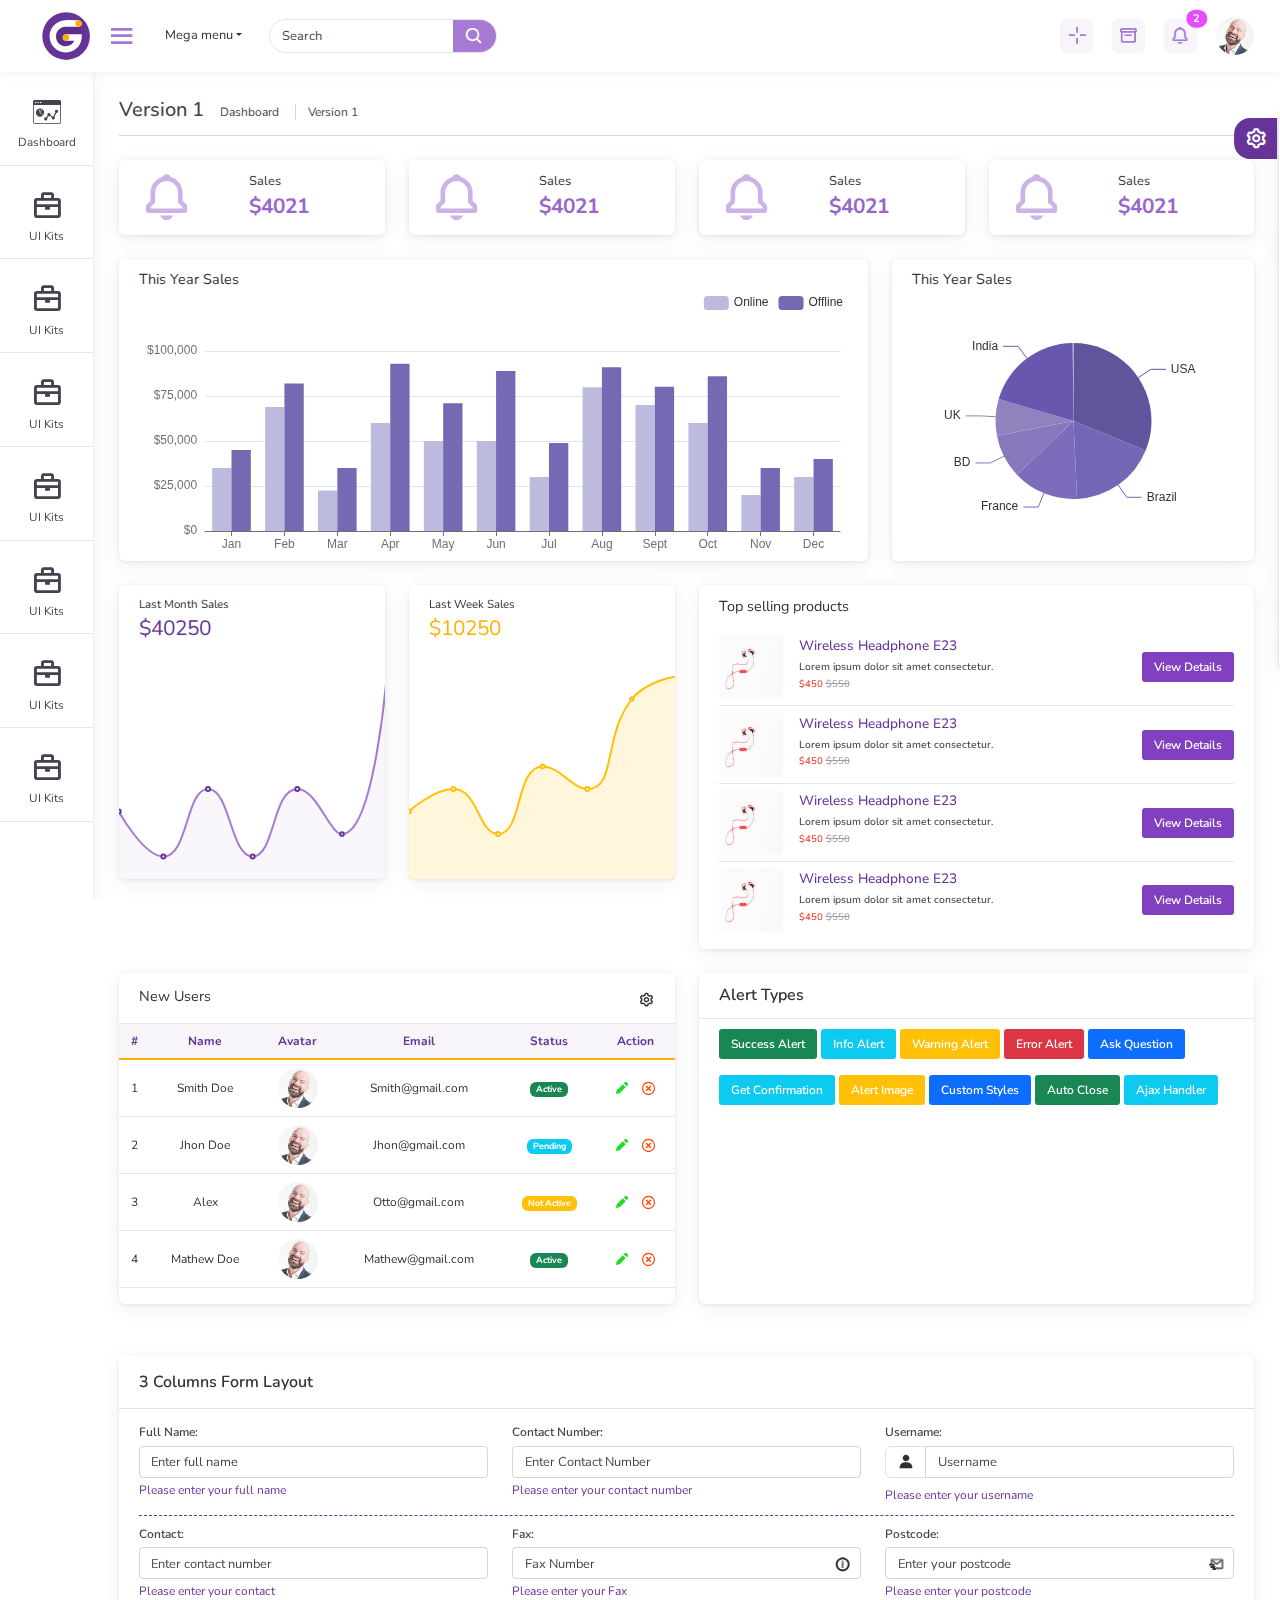
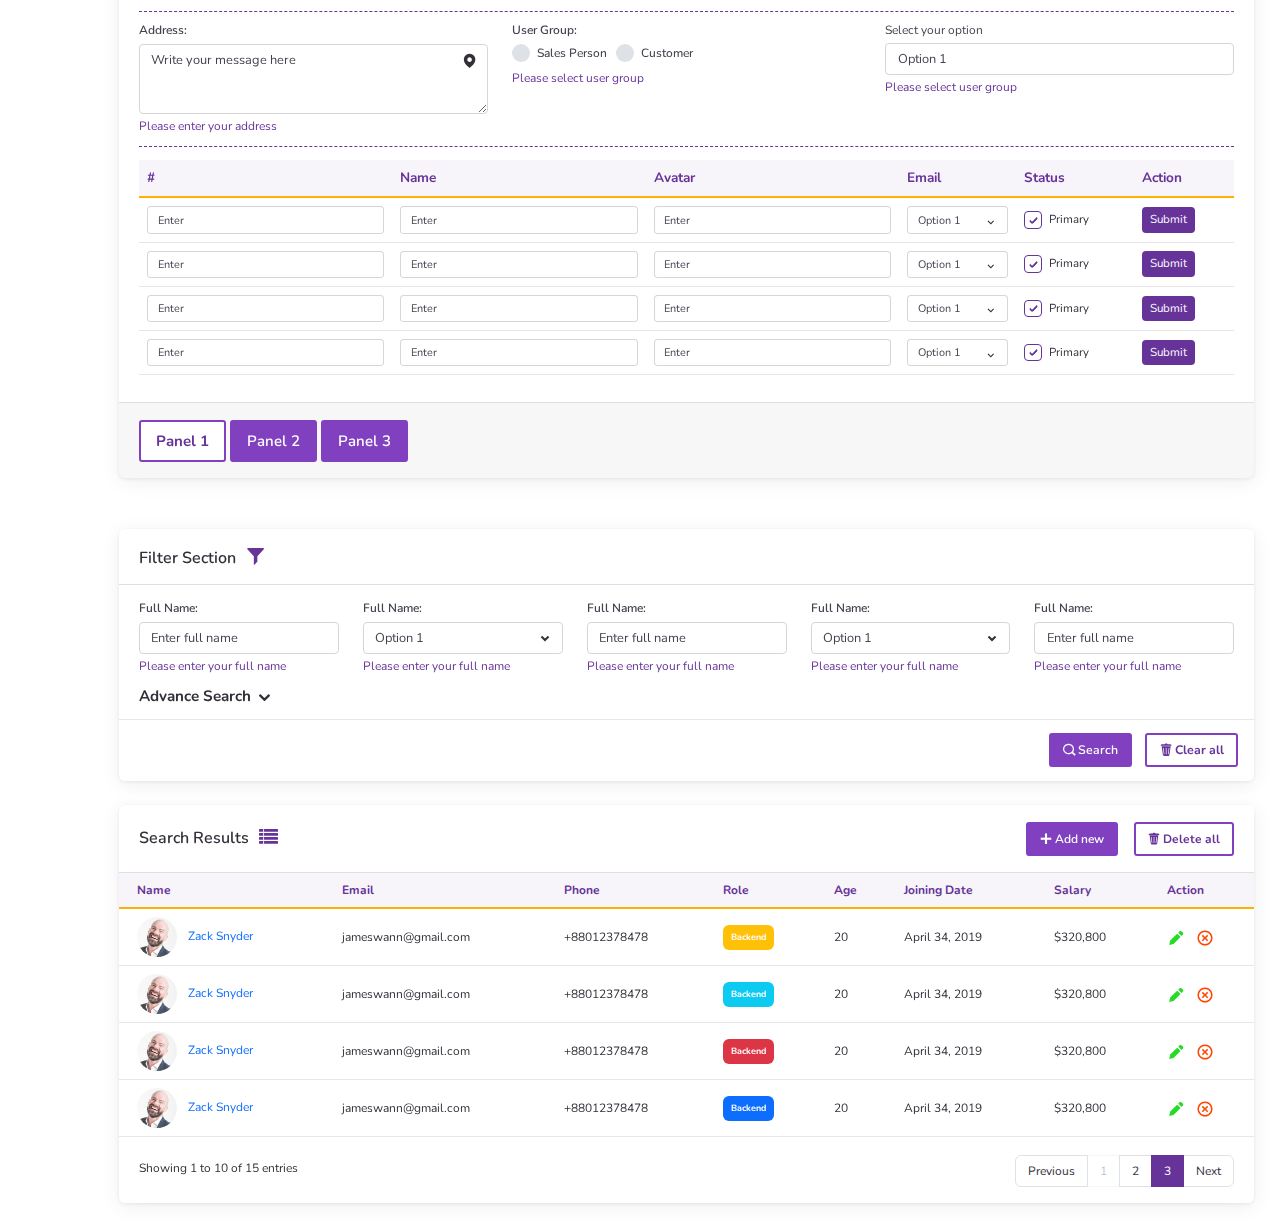
==== commit 88c28518: "chart added" ====
--- a/index.html
+++ b/index.html
@@ -10,6 +10,7 @@
     <link rel="stylesheet" href="./css/colors.css">
     <link rel="stylesheet" href="./css/style.css">
     <link rel="stylesheet" href="./css/responsive.css">
+    <link rel="stylesheet" href="./css/animation.css">
     <title>Dashboard</title>
 </head>
 <body class="dashboard">
@@ -251,7 +252,7 @@
                         <div class="card-body">
                             <p>This Year Sales</p>
                             <!-- <img class="img-fluid" src="./img/bar-chart.svg" alt="bar chart"> -->
-                            <svg width="760" height="255" viewBox="0 0 760 255" fill="none" xmlns="http://www.w3.org/2000/svg">
+                            <!-- <svg width="760" height="255" viewBox="0 0 760 255" fill="none" xmlns="http://www.w3.org/2000/svg">
                                 <rect x="0.477875" y="0.468384" width="759" height="254" fill="var(--bg-secondary)"/>
                                 <line x1="50.4809" y1="230.702" x2="753.723" y2="230.702" stroke="var(--text-primary)" stroke-opacity="0.61"/>
                                 <line x1="50.4809" y1="185.789" x2="753.723" y2="185.789" stroke="var(--text-primary)" stroke-opacity="0.61"/>
@@ -259,29 +260,29 @@
                                 <line x1="50.4809" y1="97.5476" x2="753.723" y2="97.5476" stroke="var(--text-primary)" stroke-opacity="0.61"/>
                                 <line x1="50.4809" y1="54.0397" x2="753.723" y2="54.0397" stroke="var(--text-primary)" stroke-opacity="0.61"/>
                                 <rect x="83.9004" y="150.665" width="22.091" height="79.5365" fill="hsla(var(--hue), var(--sat), 50%)"/>
-                                <rect x="60.193" y="168.239" width="23.7074" height="61.9626" fill="hsla(var(--hue), var(--sat), 80%)"/>
+                                <rect x="60.193" y="168.239" width="23.7074" height="61.9626" fill="hsla(var(--hue), var(--sat), 85%)"/>
                                 <rect x="142.091" y="85.8019" width="22.091" height="144.4" fill="hsla(var(--hue), var(--sat), 50%)"/>
-                                <rect x="118.384" y="107.893" width="23.7074" height="122.309" fill="hsla(var(--hue), var(--sat), 80%)"/>
+                                <rect x="118.384" y="107.893" width="23.7074" height="122.309" fill="hsla(var(--hue), var(--sat), 85%)"/>
                                 <rect x="200.283" y="168.239" width="22.091" height="61.9626" fill="hsla(var(--hue), var(--sat), 50%)"/>
-                                <rect x="176.575" y="188.714" width="23.7074" height="41.488" fill="hsla(var(--hue), var(--sat), 80%)"/>
+                                <rect x="176.575" y="188.714" width="23.7074" height="41.488" fill="hsla(var(--hue), var(--sat), 85%)"/>
                                 <rect x="258.474" y="66.4049" width="22.091" height="163.797" fill="hsla(var(--hue), var(--sat), 50%)"/>
-                                <rect x="234.767" y="121.902" width="23.7074" height="108.3" fill="hsla(var(--hue), var(--sat), 80%)"/>
+                                <rect x="234.767" y="121.902" width="23.7074" height="108.3" fill="hsla(var(--hue), var(--sat), 85%)"/>
                                 <rect x="316.666" y="104.121" width="22.091" height="126.08" fill="hsla(var(--hue), var(--sat), 50%)"/>
-                                <rect x="292.958" y="142.376" width="23.7074" height="87.8253" fill="hsla(var(--hue), var(--sat), 80%)"/>
+                                <rect x="292.958" y="142.376" width="23.7074" height="87.8253" fill="hsla(var(--hue), var(--sat), 85%)"/>
                                 <rect x="374.857" y="72.3318" width="22.091" height="157.87" fill="hsla(var(--hue), var(--sat), 50%)"/>
-                                <rect x="351.15" y="142.376" width="23.7074" height="87.8253" fill="hsla(var(--hue), var(--sat), 80%)"/>
+                                <rect x="351.15" y="142.376" width="23.7074" height="87.8253" fill="hsla(var(--hue), var(--sat), 85%)"/>
                                 <rect x="433.049" y="142.376" width="22.091" height="87.8253" fill="hsla(var(--hue), var(--sat), 50%)"/>
-                                <rect x="409.341" y="176.86" width="23.7074" height="53.3418" fill="hsla(var(--hue), var(--sat), 80%)"/>
+                                <rect x="409.341" y="176.86" width="23.7074" height="53.3418" fill="hsla(var(--hue), var(--sat), 85%)"/>
                                 <rect x="491.24" y="69.6377" width="22.091" height="160.564" fill="hsla(var(--hue), var(--sat), 50%)"/>
-                                <rect x="467.533" y="89.0348" width="23.7074" height="141.167" fill="hsla(var(--hue), var(--sat), 80%)"/>
+                                <rect x="467.533" y="89.0348" width="23.7074" height="141.167" fill="hsla(var(--hue), var(--sat), 85%)"/>
                                 <rect x="549.432" y="89.0348" width="22.091" height="141.167" fill="hsla(var(--hue), var(--sat), 50%)"/>
-                                <rect x="525.724" y="107.354" width="23.7074" height="122.848" fill="hsla(var(--hue), var(--sat), 80%)"/>
+                                <rect x="525.724" y="107.354" width="23.7074" height="122.848" fill="hsla(var(--hue), var(--sat), 85%)"/>
                                 <rect x="607.623" y="78.7975" width="22.091" height="151.404" fill="hsla(var(--hue), var(--sat), 50%)"/>
-                                <rect x="583.916" y="124.596" width="23.7074" height="105.606" fill="hsla(var(--hue), var(--sat), 80%)"/>
+                                <rect x="583.916" y="124.596" width="23.7074" height="105.606" fill="hsla(var(--hue), var(--sat), 85%)"/>
                                 <rect x="665.815" y="168.239" width="22.091" height="61.9626" fill="hsla(var(--hue), var(--sat), 50%)"/>
-                                <rect x="642.107" y="195.718" width="23.7074" height="34.4835" fill="hsla(var(--hue), var(--sat), 80%)"/>
+                                <rect x="642.107" y="195.718" width="23.7074" height="34.4835" fill="hsla(var(--hue), var(--sat), 85%)"/>
                                 <rect x="724.006" y="159.079" width="22.091" height="71.1223" fill="hsla(var(--hue), var(--sat), 50%)"/>
-                                <rect x="700.299" y="176.86" width="23.7074" height="53.3418" fill="hsla(var(--hue), var(--sat), 80%)"/>
+                                <rect x="700.299" y="176.86" width="23.7074" height="53.3418" fill="hsla(var(--hue), var(--sat), 85%)"/>
                                 <path d="M11.8083 100.957V91.8658H12.3907V100.957H11.8083ZM13.7685 94.5931C13.7259 94.2332 13.5531 93.9539 13.25 93.755C12.947 93.5561 12.5753 93.4567 12.135 93.4567C11.813 93.4567 11.5313 93.5088 11.2898 93.6129C11.0507 93.7171 10.8637 93.8603 10.7287 94.0426C10.5962 94.2249 10.5299 94.4321 10.5299 94.6641C10.5299 94.8582 10.576 95.0251 10.6684 95.1648C10.7631 95.3021 10.8838 95.4169 11.0306 95.5093C11.1774 95.5992 11.3312 95.6738 11.4922 95.733C11.6532 95.7898 11.8012 95.836 11.9361 95.8715L12.6748 96.0703C12.8642 96.1201 13.0749 96.1887 13.3069 96.2763C13.5412 96.3639 13.765 96.4835 13.978 96.635C14.1935 96.7841 14.371 96.9759 14.5107 97.2102C14.6504 97.4446 14.7202 97.7323 14.7202 98.0732C14.7202 98.4662 14.6172 98.8213 14.4113 99.1385C14.2077 99.4558 13.9094 99.7079 13.5164 99.8949C13.1258 100.082 12.6511 100.175 12.0924 100.175C11.5715 100.175 11.1205 100.091 10.7394 99.9233C10.3606 99.7552 10.0623 99.5209 9.8445 99.2202C9.62907 98.9195 9.50714 98.5703 9.47873 98.1726H10.3878C10.4115 98.4472 10.5038 98.6745 10.6648 98.8544C10.8282 99.032 11.0341 99.1646 11.2827 99.2522C11.5337 99.3374 11.8035 99.38 12.0924 99.38C12.4285 99.38 12.7304 99.3255 12.9979 99.2166C13.2654 99.1054 13.4773 98.9515 13.6336 98.755C13.7898 98.5561 13.8679 98.3241 13.8679 98.059C13.8679 97.8175 13.8005 97.621 13.6655 97.4695C13.5306 97.318 13.353 97.1949 13.1329 97.1002C12.9127 97.0055 12.6748 96.9226 12.4191 96.8516L11.5242 96.5959C10.956 96.4326 10.5062 96.1994 10.1748 95.8963C9.84332 95.5933 9.6776 95.1968 9.6776 94.7067C9.6776 94.2995 9.78768 93.9444 10.0079 93.6414C10.2304 93.336 10.5287 93.0992 10.9027 92.9311C11.2792 92.7607 11.6994 92.6754 12.1634 92.6754C12.6321 92.6754 13.0488 92.7595 13.4134 92.9276C13.778 93.0933 14.0668 93.3206 14.2799 93.6094C14.4953 93.8982 14.6089 94.2261 14.6208 94.5931H13.7685ZM16.2676 100.048L19.5205 93.6129V93.5561H15.7705V92.7749H20.4296V93.5987L17.1909 100.048H16.2676ZM23.9283 100.147C23.5116 100.147 23.1364 100.064 22.8026 99.8985C22.4688 99.7327 22.2013 99.5055 22 99.2166C21.7988 98.9278 21.6887 98.5987 21.6698 98.2294H22.5221C22.5552 98.5585 22.7044 98.8308 22.9695 99.0462C23.237 99.2593 23.5566 99.3658 23.9283 99.3658C24.2266 99.3658 24.4918 99.296 24.7238 99.1563C24.9581 99.0166 25.1416 98.8248 25.2742 98.581C25.4091 98.3348 25.4766 98.0566 25.4766 97.7465C25.4766 97.4292 25.4068 97.1463 25.2671 96.8977C25.1298 96.6468 24.9404 96.4491 24.6989 96.3047C24.4574 96.1603 24.1816 96.0869 23.8715 96.0845C23.649 96.0822 23.4205 96.1165 23.1861 96.1875C22.9517 96.2562 22.7588 96.345 22.6073 96.4539L21.7834 96.3544L22.2238 92.7749H26.0022V93.5561H22.9624L22.7067 95.701H22.7493C22.8985 95.5826 23.0855 95.4844 23.3104 95.4063C23.5353 95.3281 23.7697 95.2891 24.0135 95.2891C24.4586 95.2891 24.8552 95.3956 25.2032 95.6087C25.5535 95.8194 25.8282 96.1082 26.027 96.4752C26.2283 96.8421 26.3289 97.2611 26.3289 97.7323C26.3289 98.1963 26.2247 98.6106 26.0164 98.9752C25.8104 99.3374 25.5263 99.6238 25.1641 99.8345C24.8019 100.043 24.39 100.147 23.9283 100.147ZM28.7303 99.0533L28.6735 99.4368C28.6333 99.7067 28.5717 99.9955 28.4889 100.303C28.4084 100.611 28.3243 100.901 28.2367 101.173C28.1491 101.446 28.0769 101.662 28.0201 101.823H27.3809C27.4117 101.672 27.4519 101.472 27.5016 101.223C27.5514 100.974 27.6011 100.696 27.6508 100.389C27.7029 100.083 27.7455 99.7706 27.7786 99.451L27.8212 99.0533H28.7303ZM32.3871 100.147C31.8521 100.147 31.3963 100.001 31.0199 99.7102C30.6435 99.4167 30.3559 98.9917 30.157 98.4354C29.9581 97.8767 29.8587 97.202 29.8587 96.4112C29.8587 95.6253 29.9581 94.9541 30.157 94.3977C30.3582 93.839 30.6471 93.4129 31.0235 93.1193C31.4023 92.8234 31.8568 92.6754 32.3871 92.6754C32.9174 92.6754 33.3708 92.8234 33.7472 93.1193C34.126 93.4129 34.4148 93.839 34.6137 94.3977C34.8149 94.9541 34.9155 95.6253 34.9155 96.4112C34.9155 97.202 34.8161 97.8767 34.6172 98.4354C34.4184 98.9917 34.1307 99.4167 33.7543 99.7102C33.3779 100.001 32.9222 100.147 32.3871 100.147ZM32.3871 99.3658C32.9174 99.3658 33.3294 99.1101 33.6229 98.5987C33.9165 98.0874 34.0633 97.3582 34.0633 96.4112C34.0633 95.7815 33.9958 95.2453 33.8608 94.8026C33.7283 94.3599 33.5365 94.0225 33.2856 93.7905C33.037 93.5585 32.7375 93.4425 32.3871 93.4425C31.8615 93.4425 31.4508 93.7017 31.1549 94.2202C30.8589 94.7363 30.711 95.4666 30.711 96.4112C30.711 97.041 30.7773 97.576 30.9098 98.0164C31.0424 98.4567 31.233 98.7917 31.4816 99.0213C31.7325 99.251 32.0344 99.3658 32.3871 99.3658ZM38.6371 100.147C38.1021 100.147 37.6463 100.001 37.2699 99.7102C36.8935 99.4167 36.6059 98.9917 36.407 98.4354C36.2081 97.8767 36.1087 97.202 36.1087 96.4112C36.1087 95.6253 36.2081 94.9541 36.407 94.3977C36.6082 93.839 36.8971 93.4129 37.2735 93.1193C37.6523 92.8234 38.1068 92.6754 38.6371 92.6754C39.1674 92.6754 39.6208 92.8234 39.9972 93.1193C40.376 93.4129 40.6648 93.839 40.8637 94.3977C41.0649 94.9541 41.1655 95.6253 41.1655 96.4112C41.1655 97.202 41.0661 97.8767 40.8672 98.4354C40.6684 98.9917 40.3807 99.4167 40.0043 99.7102C39.6279 100.001 39.1722 100.147 38.6371 100.147ZM38.6371 99.3658C39.1674 99.3658 39.5794 99.1101 39.8729 98.5987C40.1665 98.0874 40.3133 97.3582 40.3133 96.4112C40.3133 95.7815 40.2458 95.2453 40.1108 94.8026C39.9783 94.3599 39.7865 94.0225 39.5356 93.7905C39.287 93.5585 38.9875 93.4425 38.6371 93.4425C38.1115 93.4425 37.7008 93.7017 37.4049 94.2202C37.1089 94.7363 36.961 95.4666 36.961 96.4112C36.961 97.041 37.0273 97.576 37.1598 98.0164C37.2924 98.4567 37.483 98.7917 37.7316 99.0213C37.9825 99.251 38.2844 99.3658 38.6371 99.3658ZM44.8871 100.147C44.3521 100.147 43.8963 100.001 43.5199 99.7102C43.1435 99.4167 42.8559 98.9917 42.657 98.4354C42.4581 97.8767 42.3587 97.202 42.3587 96.4112C42.3587 95.6253 42.4581 94.9541 42.657 94.3977C42.8582 93.839 43.1471 93.4129 43.5235 93.1193C43.9023 92.8234 44.3568 92.6754 44.8871 92.6754C45.4174 92.6754 45.8708 92.8234 46.2472 93.1193C46.626 93.4129 46.9148 93.839 47.1137 94.3977C47.3149 94.9541 47.4155 95.6253 47.4155 96.4112C47.4155 97.202 47.3161 97.8767 47.1172 98.4354C46.9184 98.9917 46.6307 99.4167 46.2543 99.7102C45.8779 100.001 45.4222 100.147 44.8871 100.147ZM44.8871 99.3658C45.4174 99.3658 45.8294 99.1101 46.1229 98.5987C46.4165 98.0874 46.5633 97.3582 46.5633 96.4112C46.5633 95.7815 46.4958 95.2453 46.3608 94.8026C46.2283 94.3599 46.0365 94.0225 45.7856 93.7905C45.537 93.5585 45.2375 93.4425 44.8871 93.4425C44.3615 93.4425 43.9508 93.7017 43.6549 94.2202C43.3589 94.7363 43.211 95.4666 43.211 96.4112C43.211 97.041 43.2773 97.576 43.4098 98.0164C43.5424 98.4567 43.733 98.7917 43.9816 99.0213C44.2325 99.251 44.5344 99.3658 44.8871 99.3658Z" fill="var(--text-primary)"/>
                                 <path d="M11.6278 144.212V135.122H12.2102V144.212H11.6278ZM13.588 137.849C13.5454 137.489 13.3726 137.21 13.0696 137.011C12.7665 136.812 12.3948 136.712 11.9545 136.712C11.6325 136.712 11.3508 136.765 11.1093 136.869C10.8702 136.973 10.6832 137.116 10.5483 137.298C10.4157 137.481 10.3494 137.688 10.3494 137.92C10.3494 138.114 10.3956 138.281 10.4879 138.421C10.5826 138.558 10.7033 138.673 10.8501 138.765C10.9969 138.855 11.1508 138.93 11.3117 138.989C11.4727 139.046 11.6207 139.092 11.7556 139.127L12.4943 139.326C12.6837 139.376 12.8944 139.444 13.1264 139.532C13.3608 139.62 13.5845 139.739 13.7975 139.891C14.013 140.04 14.1905 140.232 14.3302 140.466C14.4699 140.7 14.5397 140.988 14.5397 141.329C14.5397 141.722 14.4367 142.077 14.2308 142.394C14.0272 142.711 13.7289 142.964 13.3359 143.151C12.9453 143.338 12.4706 143.431 11.9119 143.431C11.3911 143.431 10.9401 143.347 10.5589 143.179C10.1801 143.011 9.88182 142.777 9.66402 142.476C9.44859 142.175 9.32666 141.826 9.29825 141.428H10.2073C10.231 141.703 10.3233 141.93 10.4843 142.11C10.6477 142.288 10.8537 142.42 11.1022 142.508C11.3532 142.593 11.6231 142.636 11.9119 142.636C12.2481 142.636 12.5499 142.581 12.8174 142.472C13.0849 142.361 13.2968 142.207 13.4531 142.011C13.6093 141.812 13.6875 141.58 13.6875 141.315C13.6875 141.073 13.62 140.877 13.485 140.725C13.3501 140.574 13.1725 140.451 12.9524 140.356C12.7322 140.261 12.4943 140.178 12.2386 140.107L11.3437 139.852C10.7755 139.688 10.3257 139.455 9.99428 139.152C9.66284 138.849 9.49712 138.452 9.49712 137.962C9.49712 137.555 9.6072 137.2 9.82737 136.897C10.0499 136.592 10.3482 136.355 10.7223 136.187C11.0987 136.016 11.5189 135.931 11.9829 135.931C12.4517 135.931 12.8683 136.015 13.2329 136.183C13.5975 136.349 13.8863 136.576 14.0994 136.865C14.3148 137.154 14.4285 137.482 14.4403 137.849H13.588ZM18.1326 143.403C17.7159 143.403 17.3407 143.32 17.0069 143.154C16.6731 142.988 16.4056 142.761 16.2043 142.472C16.0031 142.184 15.893 141.854 15.8741 141.485H16.7263C16.7595 141.814 16.9086 142.086 17.1738 142.302C17.4413 142.515 17.7609 142.622 18.1326 142.622C18.4309 142.622 18.696 142.552 18.928 142.412C19.1624 142.272 19.3459 142.081 19.4785 141.837C19.6134 141.591 19.6809 141.312 19.6809 141.002C19.6809 140.685 19.611 140.402 19.4714 140.153C19.3341 139.903 19.1447 139.705 18.9032 139.56C18.6617 139.416 18.3859 139.343 18.0758 139.34C17.8532 139.338 17.6248 139.372 17.3904 139.443C17.156 139.512 16.9631 139.601 16.8116 139.71L15.9877 139.61L16.428 136.031H20.2065V136.812H17.1667L16.911 138.957H16.9536C17.1028 138.838 17.2898 138.74 17.5147 138.662C17.7396 138.584 17.974 138.545 18.2178 138.545C18.6629 138.545 19.0594 138.651 19.4075 138.864C19.7578 139.075 20.0325 139.364 20.2313 139.731C20.4325 140.098 20.5332 140.517 20.5332 140.988C20.5332 141.452 20.429 141.866 20.2207 142.231C20.0147 142.593 19.7306 142.88 19.3684 143.09C19.0062 143.299 18.5942 143.403 18.1326 143.403ZM24.316 143.403C23.781 143.403 23.3252 143.257 22.9488 142.966C22.5724 142.672 22.2848 142.247 22.0859 141.691C21.887 141.132 21.7876 140.458 21.7876 139.667C21.7876 138.881 21.887 138.21 22.0859 137.653C22.2871 137.095 22.576 136.669 22.9524 136.375C23.3312 136.079 23.7857 135.931 24.316 135.931C24.8463 135.931 25.2997 136.079 25.6761 136.375C26.0549 136.669 26.3437 137.095 26.5426 137.653C26.7438 138.21 26.8444 138.881 26.8444 139.667C26.8444 140.458 26.745 141.132 26.5461 141.691C26.3473 142.247 26.0596 142.672 25.6832 142.966C25.3068 143.257 24.851 143.403 24.316 143.403ZM24.316 142.622C24.8463 142.622 25.2582 142.366 25.5518 141.854C25.8454 141.343 25.9921 140.614 25.9921 139.667C25.9921 139.037 25.9247 138.501 25.7897 138.058C25.6572 137.616 25.4654 137.278 25.2144 137.046C24.9659 136.814 24.6664 136.698 24.316 136.698C23.7904 136.698 23.3797 136.957 23.0838 137.476C22.7878 137.992 22.6399 138.722 22.6399 139.667C22.6399 140.297 22.7062 140.832 22.8387 141.272C22.9713 141.712 23.1619 142.047 23.4105 142.277C23.6614 142.507 23.9633 142.622 24.316 142.622ZM29.2041 142.309L29.1473 142.693C29.1071 142.962 29.0455 143.251 28.9627 143.559C28.8822 143.867 28.7981 144.157 28.7105 144.429C28.6229 144.701 28.5507 144.918 28.4939 145.079H27.8547C27.8855 144.927 27.9257 144.727 27.9755 144.479C28.0252 144.23 28.0749 143.952 28.1246 143.644C28.1767 143.339 28.2193 143.026 28.2524 142.707L28.2951 142.309H29.2041ZM32.8609 143.403C32.3259 143.403 31.8702 143.257 31.4937 142.966C31.1173 142.672 30.8297 142.247 30.6308 141.691C30.432 141.132 30.3325 140.458 30.3325 139.667C30.3325 138.881 30.432 138.21 30.6308 137.653C30.832 137.095 31.1209 136.669 31.4973 136.375C31.8761 136.079 32.3306 135.931 32.8609 135.931C33.3912 135.931 33.8446 136.079 34.221 136.375C34.5998 136.669 34.8886 137.095 35.0875 137.653C35.2887 138.21 35.3893 138.881 35.3893 139.667C35.3893 140.458 35.2899 141.132 35.091 141.691C34.8922 142.247 34.6045 142.672 34.2281 142.966C33.8517 143.257 33.396 143.403 32.8609 143.403ZM32.8609 142.622C33.3912 142.622 33.8032 142.366 34.0967 141.854C34.3903 141.343 34.5371 140.614 34.5371 139.667C34.5371 139.037 34.4696 138.501 34.3347 138.058C34.2021 137.616 34.0103 137.278 33.7594 137.046C33.5108 136.814 33.2113 136.698 32.8609 136.698C32.3354 136.698 31.9246 136.957 31.6287 137.476C31.3328 137.992 31.1848 138.722 31.1848 139.667C31.1848 140.297 31.2511 140.832 31.3837 141.272C31.5162 141.712 31.7068 142.047 31.9554 142.277C32.2063 142.507 32.5082 142.622 32.8609 142.622ZM39.1109 143.403C38.5759 143.403 38.1202 143.257 37.7437 142.966C37.3673 142.672 37.0797 142.247 36.8808 141.691C36.682 141.132 36.5825 140.458 36.5825 139.667C36.5825 138.881 36.682 138.21 36.8808 137.653C37.082 137.095 37.3709 136.669 37.7473 136.375C38.1261 136.079 38.5806 135.931 39.1109 135.931C39.6412 135.931 40.0946 136.079 40.471 136.375C40.8498 136.669 41.1386 137.095 41.3375 137.653C41.5387 138.21 41.6393 138.881 41.6393 139.667C41.6393 140.458 41.5399 141.132 41.341 141.691C41.1422 142.247 40.8545 142.672 40.4781 142.966C40.1017 143.257 39.646 143.403 39.1109 143.403ZM39.1109 142.622C39.6412 142.622 40.0532 142.366 40.3467 141.854C40.6403 141.343 40.7871 140.614 40.7871 139.667C40.7871 139.037 40.7196 138.501 40.5847 138.058C40.4521 137.616 40.2603 137.278 40.0094 137.046C39.7608 136.814 39.4613 136.698 39.1109 136.698C38.5854 136.698 38.1746 136.957 37.8787 137.476C37.5828 137.992 37.4348 138.722 37.4348 139.667C37.4348 140.297 37.5011 140.832 37.6337 141.272C37.7662 141.712 37.9568 142.047 38.2054 142.277C38.4563 142.507 38.7582 142.622 39.1109 142.622ZM45.3609 143.403C44.8259 143.403 44.3702 143.257 43.9937 142.966C43.6173 142.672 43.3297 142.247 43.1308 141.691C42.932 141.132 42.8325 140.458 42.8325 139.667C42.8325 138.881 42.932 138.21 43.1308 137.653C43.332 137.095 43.6209 136.669 43.9973 136.375C44.3761 136.079 44.8306 135.931 45.3609 135.931C45.8912 135.931 46.3446 136.079 46.721 136.375C47.0998 136.669 47.3886 137.095 47.5875 137.653C47.7887 138.21 47.8893 138.881 47.8893 139.667C47.8893 140.458 47.7899 141.132 47.591 141.691C47.3922 142.247 47.1045 142.672 46.7281 142.966C46.3517 143.257 45.896 143.403 45.3609 143.403ZM45.3609 142.622C45.8912 142.622 46.3032 142.366 46.5967 141.854C46.8903 141.343 47.0371 140.614 47.0371 139.667C47.0371 139.037 46.9696 138.501 46.8347 138.058C46.7021 137.616 46.5103 137.278 46.2594 137.046C46.0108 136.814 45.7113 136.698 45.3609 136.698C44.8354 136.698 44.4246 136.957 44.1287 137.476C43.8328 137.992 43.6848 138.722 43.6848 139.667C43.6848 140.297 43.7511 140.832 43.8837 141.272C44.0162 141.712 44.2068 142.047 44.4554 142.277C44.7063 142.507 45.0082 142.622 45.3609 142.622Z" fill="var(--text-primary)"/>
                                 <path d="M11.1278 188.623V179.532H11.7102V188.623H11.1278ZM13.088 182.259C13.0454 181.899 12.8726 181.62 12.5696 181.421C12.2665 181.222 11.8948 181.123 11.4545 181.123C11.1325 181.123 10.8508 181.175 10.6093 181.279C10.3702 181.383 10.1832 181.526 10.0483 181.709C9.91568 181.891 9.84939 182.098 9.84939 182.33C9.84939 182.524 9.89556 182.691 9.98788 182.831C10.0826 182.968 10.2033 183.083 10.3501 183.175C10.4969 183.265 10.6508 183.34 10.8117 183.399C10.9727 183.456 11.1207 183.502 11.2556 183.538L11.9943 183.736C12.1837 183.786 12.3944 183.855 12.6264 183.942C12.8608 184.03 13.0845 184.15 13.2975 184.301C13.513 184.45 13.6905 184.642 13.8302 184.876C13.9699 185.111 14.0397 185.398 14.0397 185.739C14.0397 186.132 13.9367 186.487 13.7308 186.805C13.5272 187.122 13.2289 187.374 12.8359 187.561C12.4453 187.748 11.9706 187.842 11.4119 187.842C10.8911 187.842 10.4401 187.758 10.0589 187.589C9.68012 187.421 9.38182 187.187 9.16402 186.886C8.94859 186.586 8.82666 186.236 8.79825 185.839H9.70734C9.73102 186.113 9.82335 186.341 9.98433 186.521C10.1477 186.698 10.3537 186.831 10.6022 186.918C10.8532 187.004 11.1231 187.046 11.4119 187.046C11.7481 187.046 12.0499 186.992 12.3174 186.883C12.5849 186.772 12.7968 186.618 12.9531 186.421C13.1093 186.222 13.1875 185.99 13.1875 185.725C13.1875 185.484 13.12 185.287 12.985 185.136C12.8501 184.984 12.6725 184.861 12.4524 184.766C12.2322 184.672 11.9943 184.589 11.7386 184.518L10.8437 184.262C10.2755 184.099 9.82572 183.865 9.49428 183.562C9.16284 183.259 8.99712 182.863 8.99712 182.373C8.99712 181.966 9.1072 181.611 9.32737 181.307C9.54991 181.002 9.84821 180.765 10.2223 180.597C10.5987 180.427 11.0189 180.342 11.4829 180.342C11.9517 180.342 12.3683 180.426 12.7329 180.594C13.0975 180.759 13.3863 180.987 13.5994 181.276C13.8148 181.564 13.9285 181.892 13.9403 182.259H13.088ZM15.3599 187.714V187.075L17.7604 184.447C18.0422 184.139 18.2742 183.871 18.4565 183.644C18.6387 183.415 18.7737 183.199 18.8613 182.998C18.9512 182.794 18.9962 182.581 18.9962 182.359C18.9962 182.103 18.9347 181.882 18.8116 181.695C18.6908 181.508 18.5251 181.363 18.3144 181.261C18.1037 181.16 17.867 181.109 17.6042 181.109C17.3248 181.109 17.081 181.167 16.8727 181.283C16.6667 181.396 16.5069 181.556 16.3932 181.762C16.282 181.968 16.2263 182.209 16.2263 182.486H15.3883C15.3883 182.06 15.4865 181.686 15.683 181.364C15.8795 181.042 16.147 180.791 16.4856 180.611C16.8265 180.432 17.2088 180.342 17.6326 180.342C18.0587 180.342 18.4363 180.432 18.7654 180.611C19.0945 180.791 19.3525 181.034 19.5396 181.339C19.7266 181.645 19.8201 181.985 19.8201 182.359C19.8201 182.626 19.7716 182.888 19.6745 183.143C19.5798 183.397 19.4141 183.68 19.1773 183.992C18.943 184.302 18.6174 184.681 18.2008 185.129L16.5673 186.876V186.932H19.9479V187.714H15.3599ZM23.6873 187.813C23.2706 187.813 22.8954 187.73 22.5616 187.565C22.2278 187.399 21.9602 187.172 21.759 186.883C21.5578 186.594 21.4477 186.265 21.4288 185.896H22.281C22.3142 186.225 22.4633 186.497 22.7285 186.712C22.996 186.925 23.3156 187.032 23.6873 187.032C23.9856 187.032 24.2507 186.962 24.4827 186.822C24.7171 186.683 24.9006 186.491 25.0332 186.247C25.1681 186.001 25.2356 185.723 25.2356 185.413C25.2356 185.095 25.1657 184.812 25.0261 184.564C24.8887 184.313 24.6994 184.115 24.4579 183.971C24.2164 183.826 23.9406 183.753 23.6305 183.751C23.4079 183.748 23.1795 183.783 22.9451 183.854C22.7107 183.922 22.5178 184.011 22.3663 184.12L21.5424 184.021L21.9827 180.441H25.7611V181.222H22.7214L22.4657 183.367H22.5083C22.6575 183.249 22.8445 183.151 23.0694 183.072C23.2943 182.994 23.5287 182.955 23.7725 182.955C24.2176 182.955 24.6141 183.062 24.9621 183.275C25.3125 183.486 25.5871 183.774 25.786 184.141C25.9872 184.508 26.0878 184.927 26.0878 185.398C26.0878 185.862 25.9837 186.277 25.7753 186.641C25.5694 187.004 25.2853 187.29 24.9231 187.501C24.5609 187.709 24.1489 187.813 23.6873 187.813ZM28.4893 186.719L28.4325 187.103C28.3922 187.373 28.3307 187.662 28.2478 187.969C28.1673 188.277 28.0833 188.567 27.9957 188.839C27.9081 189.112 27.8359 189.328 27.7791 189.489H27.1399C27.1706 189.338 27.2109 189.138 27.2606 188.889C27.3103 188.641 27.36 188.362 27.4098 188.055C27.4618 187.749 27.5045 187.437 27.5376 187.117L27.5802 186.719H28.4893ZM32.1461 187.813C31.611 187.813 31.1553 187.668 30.7789 187.376C30.4025 187.083 30.1148 186.658 29.916 186.102C29.7171 185.543 29.6177 184.868 29.6177 184.077C29.6177 183.291 29.7171 182.62 29.916 182.064C30.1172 181.505 30.406 181.079 30.7825 180.785C31.1612 180.49 31.6158 180.342 32.1461 180.342C32.6764 180.342 33.1298 180.49 33.5062 180.785C33.885 181.079 34.1738 181.505 34.3727 182.064C34.5739 182.62 34.6745 183.291 34.6745 184.077C34.6745 184.868 34.5751 185.543 34.3762 186.102C34.1773 186.658 33.8897 187.083 33.5133 187.376C33.1369 187.668 32.6811 187.813 32.1461 187.813ZM32.1461 187.032C32.6764 187.032 33.0883 186.776 33.3819 186.265C33.6754 185.754 33.8222 185.024 33.8222 184.077C33.8222 183.448 33.7548 182.911 33.6198 182.469C33.4872 182.026 33.2955 181.689 33.0445 181.457C32.7959 181.225 32.4965 181.109 32.1461 181.109C31.6205 181.109 31.2098 181.368 30.9138 181.886C30.6179 182.402 30.47 183.133 30.47 184.077C30.47 184.707 30.5362 185.242 30.6688 185.682C30.8014 186.123 30.992 186.458 31.2405 186.687C31.4915 186.917 31.7933 187.032 32.1461 187.032ZM38.3961 187.813C37.861 187.813 37.4053 187.668 37.0289 187.376C36.6525 187.083 36.3648 186.658 36.166 186.102C35.9671 185.543 35.8677 184.868 35.8677 184.077C35.8677 183.291 35.9671 182.62 36.166 182.064C36.3672 181.505 36.656 181.079 37.0325 180.785C37.4112 180.49 37.8658 180.342 38.3961 180.342C38.9264 180.342 39.3798 180.49 39.7562 180.785C40.135 181.079 40.4238 181.505 40.6227 182.064C40.8239 182.62 40.9245 183.291 40.9245 184.077C40.9245 184.868 40.8251 185.543 40.6262 186.102C40.4273 186.658 40.1397 187.083 39.7633 187.376C39.3869 187.668 38.9311 187.813 38.3961 187.813ZM38.3961 187.032C38.9264 187.032 39.3383 186.776 39.6319 186.265C39.9254 185.754 40.0722 185.024 40.0722 184.077C40.0722 183.448 40.0048 182.911 39.8698 182.469C39.7372 182.026 39.5455 181.689 39.2945 181.457C39.0459 181.225 38.7465 181.109 38.3961 181.109C37.8705 181.109 37.4598 181.368 37.1638 181.886C36.8679 182.402 36.72 183.133 36.72 184.077C36.72 184.707 36.7862 185.242 36.9188 185.682C37.0514 186.123 37.242 186.458 37.4905 186.687C37.7415 186.917 38.0433 187.032 38.3961 187.032ZM44.6461 187.813C44.111 187.813 43.6553 187.668 43.2789 187.376C42.9025 187.083 42.6148 186.658 42.416 186.102C42.2171 185.543 42.1177 184.868 42.1177 184.077C42.1177 183.291 42.2171 182.62 42.416 182.064C42.6172 181.505 42.906 181.079 43.2825 180.785C43.6612 180.49 44.1158 180.342 44.6461 180.342C45.1764 180.342 45.6298 180.49 46.0062 180.785C46.385 181.079 46.6738 181.505 46.8727 182.064C47.0739 182.62 47.1745 183.291 47.1745 184.077C47.1745 184.868 47.0751 185.543 46.8762 186.102C46.6773 186.658 46.3897 187.083 46.0133 187.376C45.6369 187.668 45.1811 187.813 44.6461 187.813ZM44.6461 187.032C45.1764 187.032 45.5883 186.776 45.8819 186.265C46.1754 185.754 46.3222 185.024 46.3222 184.077C46.3222 183.448 46.2548 182.911 46.1198 182.469C45.9872 182.026 45.7955 181.689 45.5445 181.457C45.2959 181.225 44.9965 181.109 44.6461 181.109C44.1205 181.109 43.7098 181.368 43.4138 181.886C43.1179 182.402 42.97 183.133 42.97 184.077C42.97 184.707 43.0362 185.242 43.1688 185.682C43.3014 186.123 43.492 186.458 43.7405 186.687C43.9915 186.917 44.2933 187.032 44.6461 187.032Z" fill="var(--text-primary)"/>
@@ -298,12 +299,13 @@
                                 <path d="M606.64 241.487C606.64 242.254 606.502 242.917 606.225 243.476C605.948 244.035 605.568 244.466 605.085 244.769C604.602 245.072 604.05 245.223 603.43 245.223C602.81 245.223 602.258 245.072 601.775 244.769C601.292 244.466 600.912 244.035 600.635 243.476C600.358 242.917 600.22 242.254 600.22 241.487C600.22 240.72 600.358 240.057 600.635 239.499C600.912 238.94 601.292 238.509 601.775 238.206C602.258 237.903 602.81 237.752 603.43 237.752C604.05 237.752 604.602 237.903 605.085 238.206C605.568 238.509 605.948 238.94 606.225 239.499C606.502 240.057 606.64 240.72 606.64 241.487ZM605.788 241.487C605.788 240.858 605.683 240.326 605.472 239.893C605.263 239.46 604.981 239.132 604.623 238.909C604.268 238.687 603.87 238.575 603.43 238.575C602.99 238.575 602.591 238.687 602.233 238.909C601.878 239.132 601.595 239.46 601.384 239.893C601.176 240.326 601.072 240.858 601.072 241.487C601.072 242.117 601.176 242.649 601.384 243.082C601.595 243.515 601.878 243.843 602.233 244.066C602.591 244.288 602.99 244.399 603.43 244.399C603.87 244.399 604.268 244.288 604.623 244.066C604.981 243.843 605.263 243.515 605.472 243.082C605.683 242.649 605.788 242.117 605.788 241.487ZM610.223 245.237C609.712 245.237 609.272 245.117 608.902 244.875C608.533 244.634 608.249 244.301 608.05 243.877C607.851 243.454 607.752 242.969 607.752 242.425C607.752 241.871 607.853 241.382 608.057 240.958C608.263 240.532 608.549 240.2 608.916 239.96C609.286 239.719 609.717 239.598 610.209 239.598C610.593 239.598 610.938 239.669 611.246 239.811C611.554 239.953 611.806 240.152 612.002 240.408C612.199 240.664 612.321 240.962 612.368 241.303H611.53C611.466 241.054 611.324 240.834 611.104 240.642C610.886 240.448 610.593 240.351 610.223 240.351C609.897 240.351 609.61 240.436 609.364 240.607C609.12 240.775 608.929 241.013 608.792 241.321C608.657 241.626 608.59 241.985 608.59 242.397C608.59 242.818 608.656 243.185 608.789 243.497C608.924 243.81 609.113 244.053 609.357 244.225C609.603 244.398 609.892 244.485 610.223 244.485C610.441 244.485 610.639 244.447 610.816 244.371C610.994 244.295 611.144 244.186 611.267 244.044C611.39 243.902 611.478 243.732 611.53 243.533H612.368C612.321 243.855 612.204 244.145 612.017 244.403C611.832 244.659 611.587 244.862 611.281 245.014C610.978 245.163 610.626 245.237 610.223 245.237ZM615.965 239.669V240.379H613.139V239.669H615.965ZM613.963 238.362H614.801V243.561C614.801 243.798 614.835 243.976 614.904 244.094C614.975 244.21 615.065 244.288 615.174 244.328C615.285 244.366 615.402 244.385 615.525 244.385C615.617 244.385 615.693 244.38 615.752 244.371C615.812 244.359 615.859 244.35 615.894 244.343L616.065 245.095C616.008 245.117 615.929 245.138 615.827 245.159C615.725 245.183 615.596 245.195 615.44 245.195C615.203 245.195 614.971 245.144 614.744 245.042C614.519 244.94 614.332 244.785 614.183 244.577C614.036 244.369 613.963 244.106 613.963 243.789V238.362Z" fill="var(--text-primary)"/>
                                 <path d="M664.462 237.851V245.124H663.61L659.647 239.414H659.576V245.124H658.695V237.851H659.547L663.525 243.575H663.596V237.851H664.462ZM668.327 245.237C667.834 245.237 667.402 245.12 667.031 244.886C666.661 244.651 666.372 244.324 666.164 243.902C665.958 243.481 665.855 242.988 665.855 242.425C665.855 241.857 665.958 241.361 666.164 240.937C666.372 240.513 666.661 240.184 667.031 239.95C667.402 239.715 667.834 239.598 668.327 239.598C668.819 239.598 669.25 239.715 669.619 239.95C669.991 240.184 670.28 240.513 670.486 240.937C670.694 241.361 670.798 241.857 670.798 242.425C670.798 242.988 670.694 243.481 670.486 243.902C670.28 244.324 669.991 244.651 669.619 244.886C669.25 245.12 668.819 245.237 668.327 245.237ZM668.327 244.485C668.701 244.485 669.009 244.389 669.25 244.197C669.492 244.005 669.67 243.753 669.786 243.441C669.902 243.128 669.96 242.789 669.96 242.425C669.96 242.06 669.902 241.721 669.786 241.406C669.67 241.091 669.492 240.836 669.25 240.642C669.009 240.448 668.701 240.351 668.327 240.351C667.953 240.351 667.645 240.448 667.404 240.642C667.162 240.836 666.983 241.091 666.867 241.406C666.751 241.721 666.693 242.06 666.693 242.425C666.693 242.789 666.751 243.128 666.867 243.441C666.983 243.753 667.162 244.005 667.404 244.197C667.645 244.389 667.953 244.485 668.327 244.485ZM676.343 239.669L674.326 245.124H673.473L671.456 239.669H672.365L673.871 244.016H673.928L675.434 239.669H676.343Z" fill="var(--text-primary)"/>
                                 <path d="M719.131 245.124H716.887V237.851H719.23C719.936 237.851 720.54 237.997 721.042 238.288C721.543 238.577 721.928 238.992 722.196 239.534C722.463 240.074 722.597 240.72 722.597 241.473C722.597 242.231 722.462 242.883 722.192 243.43C721.922 243.974 721.529 244.393 721.013 244.687C720.497 244.978 719.87 245.124 719.131 245.124ZM717.767 244.343H719.074C719.676 244.343 720.174 244.227 720.569 243.995C720.965 243.763 721.259 243.432 721.453 243.004C721.648 242.575 721.745 242.065 721.745 241.473C721.745 240.886 721.649 240.381 721.457 239.957C721.265 239.531 720.979 239.204 720.598 238.977C720.216 238.747 719.742 238.632 719.174 238.632H717.767V244.343ZM726.247 245.237C725.722 245.237 725.269 245.121 724.887 244.889C724.509 244.655 724.216 244.328 724.01 243.909C723.807 243.488 723.705 242.998 723.705 242.439C723.705 241.88 723.807 241.388 724.01 240.962C724.216 240.533 724.503 240.2 724.87 239.96C725.239 239.719 725.67 239.598 726.162 239.598C726.446 239.598 726.727 239.646 727.004 239.74C727.281 239.835 727.533 239.989 727.76 240.202C727.988 240.413 728.169 240.692 728.304 241.04C728.439 241.388 728.506 241.816 728.506 242.325V242.681H724.301V241.956H727.654C727.654 241.648 727.592 241.374 727.469 241.132C727.348 240.891 727.176 240.7 726.951 240.561C726.728 240.421 726.465 240.351 726.162 240.351C725.828 240.351 725.54 240.434 725.296 240.6C725.054 240.763 724.868 240.976 724.738 241.239C724.608 241.502 724.543 241.783 724.543 242.084V242.567C724.543 242.979 724.614 243.328 724.756 243.615C724.9 243.899 725.1 244.115 725.356 244.264C725.612 244.411 725.909 244.485 726.247 244.485C726.468 244.485 726.667 244.454 726.844 244.392C727.024 244.328 727.179 244.234 727.309 244.108C727.439 243.98 727.54 243.822 727.611 243.632L728.421 243.86C728.336 244.134 728.192 244.376 727.991 244.584C727.79 244.79 727.541 244.951 727.245 245.067C726.949 245.181 726.617 245.237 726.247 245.237ZM731.997 245.237C731.485 245.237 731.045 245.117 730.676 244.875C730.306 244.634 730.022 244.301 729.823 243.877C729.625 243.454 729.525 242.969 729.525 242.425C729.525 241.871 729.627 241.382 729.831 240.958C730.037 240.532 730.323 240.2 730.69 239.96C731.059 239.719 731.49 239.598 731.983 239.598C732.366 239.598 732.712 239.669 733.02 239.811C733.327 239.953 733.579 240.152 733.776 240.408C733.972 240.664 734.094 240.962 734.142 241.303H733.304C733.24 241.054 733.098 240.834 732.877 240.642C732.66 240.448 732.366 240.351 731.997 240.351C731.67 240.351 731.384 240.436 731.137 240.607C730.894 240.775 730.703 241.013 730.566 241.321C730.431 241.626 730.363 241.985 730.363 242.397C730.363 242.818 730.43 243.185 730.562 243.497C730.697 243.81 730.886 244.053 731.13 244.225C731.377 244.398 731.665 244.485 731.997 244.485C732.215 244.485 732.412 244.447 732.59 244.371C732.767 244.295 732.918 244.186 733.041 244.044C733.164 243.902 733.252 243.732 733.304 243.533H734.142C734.094 243.855 733.977 244.145 733.79 244.403C733.605 244.659 733.36 244.862 733.055 245.014C732.752 245.163 732.399 245.237 731.997 245.237Z" fill="var(--text-primary)"/>
-                                <rect x="633.639" y="14" width="20.7358" height="11.6005" fill="hsla(var(--hue), var(--sat), 80%)"/>
+                                <rect x="633.639" y="14" width="20.7358" height="11.6005" fill="hsla(var(--hue), var(--sat), 85%)"/>
                                 <rect x="696.365" y="14" width="20.7358" height="11.6005" fill="hsla(var(--hue), var(--sat), 50%)"/>
                                 <path d="M664.313 19.3277C664.313 20.0181 664.188 20.6147 663.939 21.1175C663.689 21.6204 663.347 22.0081 662.913 22.2809C662.478 22.5536 661.982 22.69 661.423 22.69C660.865 22.69 660.369 22.5536 659.934 22.2809C659.499 22.0081 659.158 21.6204 658.908 21.1175C658.659 20.6147 658.534 20.0181 658.534 19.3277C658.534 18.6374 658.659 18.0408 658.908 17.538C659.158 17.0351 659.499 16.6473 659.934 16.3746C660.369 16.1019 660.865 15.9655 661.423 15.9655C661.982 15.9655 662.478 16.1019 662.913 16.3746C663.347 16.6473 663.689 17.0351 663.939 17.538C664.188 18.0408 664.313 18.6374 664.313 19.3277ZM663.546 19.3277C663.546 18.761 663.451 18.2826 663.261 17.8927C663.074 17.5028 662.819 17.2077 662.497 17.0074C662.178 16.8071 661.82 16.707 661.423 16.707C661.027 16.707 660.668 16.8071 660.346 17.0074C660.027 17.2077 659.772 17.5028 659.583 17.8927C659.395 18.2826 659.301 18.761 659.301 19.3277C659.301 19.8945 659.395 20.3728 659.583 20.7628C659.772 21.1527 660.027 21.4478 660.346 21.648C660.668 21.8483 661.027 21.9485 661.423 21.9485C661.82 21.9485 662.178 21.8483 662.497 21.648C662.819 21.4478 663.074 21.1527 663.261 20.7628C663.451 20.3728 663.546 19.8945 663.546 19.3277ZM666.297 19.6473V22.6005H665.543V17.6914H666.272V18.4584H666.336C666.451 18.2091 666.626 18.0088 666.86 17.8576C667.094 17.7042 667.397 17.6275 667.768 17.6275C668.1 17.6275 668.391 17.6956 668.64 17.832C668.889 17.9662 669.083 18.1708 669.222 18.4456C669.36 18.7184 669.43 19.0635 669.43 19.4811V22.6005H668.675V19.5323C668.675 19.1466 668.575 18.8462 668.375 18.631C668.175 18.4137 667.9 18.305 667.55 18.305C667.309 18.305 667.094 18.3572 666.905 18.4616C666.717 18.566 666.569 18.7184 666.46 18.9186C666.352 19.1189 666.297 19.3618 666.297 19.6473ZM671.562 16.055V22.6005H670.808V16.055H671.562ZM672.944 22.6005V17.6914H673.698V22.6005H672.944ZM673.327 16.8732C673.18 16.8732 673.053 16.8231 672.947 16.723C672.842 16.6228 672.79 16.5025 672.79 16.3618C672.79 16.2212 672.842 16.1008 672.947 16.0007C673.053 15.9005 673.18 15.8505 673.327 15.8505C673.474 15.8505 673.6 15.9005 673.704 16.0007C673.811 16.1008 673.864 16.2212 673.864 16.3618C673.864 16.5025 673.811 16.6228 673.704 16.723C673.6 16.8231 673.474 16.8732 673.327 16.8732ZM675.834 19.6473V22.6005H675.079V17.6914H675.808V18.4584H675.872C675.987 18.2091 676.162 18.0088 676.396 17.8576C676.63 17.7042 676.933 17.6275 677.304 17.6275C677.636 17.6275 677.927 17.6956 678.176 17.832C678.426 17.9662 678.619 18.1708 678.758 18.4456C678.896 18.7184 678.966 19.0635 678.966 19.4811V22.6005H678.211V19.5323C678.211 19.1466 678.111 18.8462 677.911 18.631C677.711 18.4137 677.436 18.305 677.086 18.305C676.846 18.305 676.63 18.3572 676.441 18.4616C676.253 18.566 676.105 18.7184 675.997 18.9186C675.888 19.1189 675.834 19.3618 675.834 19.6473ZM682.402 22.7027C681.929 22.7027 681.521 22.5983 681.178 22.3895C680.837 22.1786 680.574 21.8846 680.389 21.5074C680.205 21.1282 680.114 20.6871 680.114 20.1843C680.114 19.6814 680.205 19.2382 680.389 18.8547C680.574 18.4691 680.832 18.1686 681.162 17.9534C681.495 17.7361 681.882 17.6275 682.325 17.6275C682.581 17.6275 682.834 17.6701 683.083 17.7553C683.332 17.8405 683.559 17.979 683.764 18.1708C683.968 18.3604 684.131 18.6118 684.253 18.925C684.374 19.2382 684.435 19.6239 684.435 20.082V20.4016H680.651V19.7496H683.668C683.668 19.4726 683.612 19.2255 683.502 19.0081C683.393 18.7908 683.237 18.6193 683.035 18.4936C682.835 18.3679 682.598 18.305 682.325 18.305C682.025 18.305 681.765 18.3796 681.546 18.5287C681.328 18.6757 681.161 18.8675 681.044 19.104C680.927 19.3405 680.868 19.5941 680.868 19.8647V20.2993C680.868 20.6701 680.932 20.9843 681.06 21.2422C681.19 21.4978 681.37 21.6928 681.6 21.827C681.83 21.9591 682.097 22.0252 682.402 22.0252C682.6 22.0252 682.779 21.9975 682.939 21.9421C683.101 21.8846 683.241 21.7993 683.358 21.6864C683.475 21.5713 683.566 21.4286 683.629 21.2581L684.358 21.4627C684.281 21.7098 684.153 21.9272 683.971 22.1147C683.79 22.3 683.567 22.4449 683.3 22.5493C683.034 22.6516 682.735 22.7027 682.402 22.7027Z" fill="var(--text-primary)"/>
                                 <path d="M727.038 19.3277C727.038 20.0181 726.914 20.6147 726.664 21.1175C726.415 21.6204 726.073 22.0081 725.638 22.2809C725.204 22.5536 724.707 22.69 724.149 22.69C723.591 22.69 723.094 22.5536 722.66 22.2809C722.225 22.0081 721.883 21.6204 721.634 21.1175C721.385 20.6147 721.26 20.0181 721.26 19.3277C721.26 18.6374 721.385 18.0408 721.634 17.538C721.883 17.0351 722.225 16.6473 722.66 16.3746C723.094 16.1019 723.591 15.9655 724.149 15.9655C724.707 15.9655 725.204 16.1019 725.638 16.3746C726.073 16.6473 726.415 17.0351 726.664 17.538C726.914 18.0408 727.038 18.6374 727.038 19.3277ZM726.271 19.3277C726.271 18.761 726.176 18.2826 725.987 17.8927C725.799 17.5028 725.545 17.2077 725.223 17.0074C724.903 16.8071 724.545 16.707 724.149 16.707C723.753 16.707 723.394 16.8071 723.072 17.0074C722.752 17.2077 722.498 17.5028 722.308 17.8927C722.121 18.2826 722.027 18.761 722.027 19.3277C722.027 19.8945 722.121 20.3728 722.308 20.7628C722.498 21.1527 722.752 21.4478 723.072 21.648C723.394 21.8483 723.753 21.9485 724.149 21.9485C724.545 21.9485 724.903 21.8483 725.223 21.648C725.545 21.4478 725.799 21.1527 725.987 20.7628C726.176 20.3728 726.271 19.8945 726.271 19.3277ZM730.455 17.6914V18.3306H727.809V17.6914H730.455ZM728.601 22.6005V17.0138C728.601 16.7326 728.667 16.4982 728.799 16.3107C728.931 16.1232 729.103 15.9826 729.314 15.8888C729.525 15.7951 729.747 15.7482 729.982 15.7482C730.167 15.7482 730.318 15.7631 730.436 15.7929C730.553 15.8228 730.64 15.8505 730.698 15.876L730.48 16.528C730.442 16.5152 730.389 16.4993 730.321 16.4801C730.255 16.4609 730.167 16.4513 730.059 16.4513C729.809 16.4513 729.629 16.5142 729.518 16.6399C729.41 16.7656 729.355 16.9499 729.355 17.1928V22.6005H728.601ZM733.698 17.6914V18.3306H731.052V17.6914H733.698ZM731.844 22.6005V17.0138C731.844 16.7326 731.91 16.4982 732.042 16.3107C732.175 16.1232 732.346 15.9826 732.557 15.8888C732.768 15.7951 732.991 15.7482 733.225 15.7482C733.41 15.7482 733.562 15.7631 733.679 15.7929C733.796 15.8228 733.883 15.8505 733.941 15.876L733.724 16.528C733.685 16.5152 733.632 16.4993 733.564 16.4801C733.498 16.4609 733.41 16.4513 733.302 16.4513C733.052 16.4513 732.872 16.5142 732.762 16.6399C732.653 16.7656 732.599 16.9499 732.599 17.1928V22.6005H731.844ZM735.509 16.055V22.6005H734.755V16.055H735.509ZM736.891 22.6005V17.6914H737.645V22.6005H736.891ZM737.274 16.8732C737.127 16.8732 737.001 16.8231 736.894 16.723C736.79 16.6228 736.737 16.5025 736.737 16.3618C736.737 16.2212 736.79 16.1008 736.894 16.0007C737.001 15.9005 737.127 15.8505 737.274 15.8505C737.421 15.8505 737.547 15.9005 737.651 16.0007C737.758 16.1008 737.811 16.2212 737.811 16.3618C737.811 16.5025 737.758 16.6228 737.651 16.723C737.547 16.8231 737.421 16.8732 737.274 16.8732ZM739.781 19.6473V22.6005H739.027V17.6914H739.755V18.4584H739.819C739.934 18.2091 740.109 18.0088 740.343 17.8576C740.578 17.7042 740.88 17.6275 741.251 17.6275C741.583 17.6275 741.874 17.6956 742.123 17.832C742.373 17.9662 742.567 18.1708 742.705 18.4456C742.844 18.7184 742.913 19.0635 742.913 19.4811V22.6005H742.159V19.5323C742.159 19.1466 742.059 18.8462 741.858 18.631C741.658 18.4137 741.383 18.305 741.034 18.305C740.793 18.305 740.578 18.3572 740.388 18.4616C740.201 18.566 740.052 18.7184 739.944 18.9186C739.835 19.1189 739.781 19.3618 739.781 19.6473ZM746.349 22.7027C745.876 22.7027 745.468 22.5983 745.125 22.3895C744.784 22.1786 744.521 21.8846 744.336 21.5074C744.153 21.1282 744.061 20.6871 744.061 20.1843C744.061 19.6814 744.153 19.2382 744.336 18.8547C744.521 18.4691 744.779 18.1686 745.109 17.9534C745.442 17.7361 745.83 17.6275 746.273 17.6275C746.528 17.6275 746.781 17.6701 747.03 17.7553C747.279 17.8405 747.506 17.979 747.711 18.1708C747.915 18.3604 748.078 18.6118 748.2 18.925C748.321 19.2382 748.382 19.6239 748.382 20.082V20.4016H744.598V19.7496H747.615C747.615 19.4726 747.56 19.2255 747.449 19.0081C747.34 18.7908 747.185 18.6193 746.982 18.4936C746.782 18.3679 746.545 18.305 746.273 18.305C745.972 18.305 745.712 18.3796 745.493 18.5287C745.276 18.6757 745.108 18.8675 744.991 19.104C744.874 19.3405 744.815 19.5941 744.815 19.8647V20.2993C744.815 20.6701 744.879 20.9843 745.007 21.2422C745.137 21.4978 745.317 21.6928 745.547 21.827C745.777 21.9591 746.045 22.0252 746.349 22.0252C746.548 22.0252 746.727 21.9975 746.886 21.9421C747.048 21.8846 747.188 21.7993 747.305 21.6864C747.422 21.5713 747.513 21.4286 747.577 21.2581L748.305 21.4627C748.229 21.7098 748.1 21.9272 747.919 22.1147C747.738 22.3 747.514 22.4449 747.248 22.5493C746.981 22.6516 746.682 22.7027 746.349 22.7027Z" fill="var(--text-primary)"/>
                                 <path d="M6.1278 58.4488V49.3579H6.71019V58.4488H6.1278ZM8.08803 52.0851C8.04541 51.7253 7.87259 51.4459 7.56956 51.2471C7.26653 51.0482 6.89484 50.9488 6.4545 50.9488C6.13253 50.9488 5.85081 51.0008 5.60933 51.105C5.37022 51.2092 5.1832 51.3524 5.04825 51.5347C4.91568 51.717 4.84939 51.9241 4.84939 52.1561C4.84939 52.3503 4.89556 52.5172 4.98788 52.6569C5.08258 52.7942 5.20332 52.909 5.3501 53.0013C5.49688 53.0913 5.65076 53.1659 5.81175 53.225C5.97273 53.2819 6.1207 53.328 6.25564 53.3635L6.99428 53.5624C7.18367 53.6121 7.39437 53.6808 7.62638 53.7684C7.86075 53.856 8.08448 53.9755 8.29754 54.127C8.51298 54.2762 8.69054 54.4679 8.83021 54.7023C8.96989 54.9367 9.03973 55.2243 9.03973 55.5652C9.03973 55.9582 8.93675 56.3133 8.73078 56.6306C8.52718 56.9478 8.22889 57.1999 7.8359 57.387C7.44527 57.574 6.9706 57.6675 6.41189 57.6675C5.89106 57.6675 5.44006 57.5835 5.05891 57.4154C4.68012 57.2473 4.38182 57.0129 4.16402 56.7123C3.94859 56.4116 3.82666 56.0624 3.79825 55.6647H4.70734C4.73102 55.9393 4.82335 56.1666 4.98433 56.3465C5.14769 56.524 5.35365 56.6566 5.60223 56.7442C5.85318 56.8294 6.12306 56.8721 6.41189 56.8721C6.74806 56.8721 7.04991 56.8176 7.31743 56.7087C7.58495 56.5974 7.79683 56.4436 7.95308 56.2471C8.10933 56.0482 8.18746 55.8162 8.18746 55.551C8.18746 55.3096 8.11999 55.1131 7.98504 54.9615C7.8501 54.81 7.67254 54.6869 7.45237 54.5922C7.2322 54.4975 6.99428 54.4147 6.73859 54.3437L5.84371 54.088C5.27553 53.9246 4.82572 53.6914 4.49428 53.3884C4.16284 53.0854 3.99712 52.6888 3.99712 52.1988C3.99712 51.7916 4.1072 51.4365 4.32737 51.1334C4.54991 50.828 4.84821 50.5913 5.22226 50.4232C5.59868 50.2527 6.0189 50.1675 6.48291 50.1675C6.95166 50.1675 7.36833 50.2516 7.73291 50.4196C8.0975 50.5854 8.38632 50.8126 8.59939 51.1015C8.81483 51.3903 8.92846 51.7182 8.9403 52.0851H8.08803ZM12.9167 50.2669V57.5397H12.036V51.1902H11.9934L10.2178 52.3692V51.4743L12.036 50.2669H12.9167ZM17.3805 57.6391C16.8454 57.6391 16.3897 57.4935 16.0133 57.2023C15.6369 56.9088 15.3492 56.4838 15.1503 55.9275C14.9515 55.3687 14.8521 54.694 14.8521 53.9033C14.8521 53.1173 14.9515 52.4462 15.1503 51.8898C15.3516 51.3311 15.6404 50.905 16.0168 50.6114C16.3956 50.3155 16.8502 50.1675 17.3805 50.1675C17.9108 50.1675 18.3641 50.3155 18.7405 50.6114C19.1193 50.905 19.4082 51.3311 19.607 51.8898C19.8083 52.4462 19.9089 53.1173 19.9089 53.9033C19.9089 54.694 19.8094 55.3687 19.6106 55.9275C19.4117 56.4838 19.1241 56.9088 18.7477 57.2023C18.3712 57.4935 17.9155 57.6391 17.3805 57.6391ZM17.3805 56.8579C17.9108 56.8579 18.3227 56.6022 18.6163 56.0908C18.9098 55.5794 19.0566 54.8503 19.0566 53.9033C19.0566 53.2736 18.9891 52.7374 18.8542 52.2946C18.7216 51.8519 18.5298 51.5146 18.2789 51.2826C18.0303 51.0506 17.7308 50.9346 17.3805 50.9346C16.8549 50.9346 16.4441 51.1938 16.1482 51.7123C15.8523 52.2284 15.7043 52.9587 15.7043 53.9033C15.7043 54.533 15.7706 55.0681 15.9032 55.5084C16.0358 55.9488 16.2263 56.2838 16.4749 56.5134C16.7259 56.743 17.0277 56.8579 17.3805 56.8579ZM23.6305 57.6391C23.0954 57.6391 22.6397 57.4935 22.2633 57.2023C21.8869 56.9088 21.5992 56.4838 21.4003 55.9275C21.2015 55.3687 21.1021 54.694 21.1021 53.9033C21.1021 53.1173 21.2015 52.4462 21.4003 51.8898C21.6016 51.3311 21.8904 50.905 22.2668 50.6114C22.6456 50.3155 23.1002 50.1675 23.6305 50.1675C24.1608 50.1675 24.6141 50.3155 24.9905 50.6114C25.3693 50.905 25.6582 51.3311 25.857 51.8898C26.0583 52.4462 26.1589 53.1173 26.1589 53.9033C26.1589 54.694 26.0594 55.3687 25.8606 55.9275C25.6617 56.4838 25.3741 56.9088 24.9977 57.2023C24.6212 57.4935 24.1655 57.6391 23.6305 57.6391ZM23.6305 56.8579C24.1608 56.8579 24.5727 56.6022 24.8663 56.0908C25.1598 55.5794 25.3066 54.8503 25.3066 53.9033C25.3066 53.2736 25.2391 52.7374 25.1042 52.2946C24.9716 51.8519 24.7798 51.5146 24.5289 51.2826C24.2803 51.0506 23.9808 50.9346 23.6305 50.9346C23.1049 50.9346 22.6941 51.1938 22.3982 51.7123C22.1023 52.2284 21.9543 52.9587 21.9543 53.9033C21.9543 54.533 22.0206 55.0681 22.1532 55.5084C22.2858 55.9488 22.4763 56.2838 22.7249 56.5134C22.9759 56.743 23.2777 56.8579 23.6305 56.8579ZM28.5186 56.5454L28.4618 56.9289C28.4215 57.1988 28.36 57.4876 28.2771 57.7954C28.1966 58.1031 28.1126 58.3931 28.025 58.6654C27.9374 58.9376 27.8652 59.1543 27.8084 59.3152H27.1692C27.1999 59.1637 27.2402 58.9637 27.2899 58.7151C27.3396 58.4665 27.3893 58.1883 27.4391 57.8806C27.4911 57.5752 27.5338 57.2627 27.5669 56.9431L27.6095 56.5454H28.5186ZM32.1754 57.6391C31.6403 57.6391 31.1846 57.4935 30.8082 57.2023C30.4318 56.9088 30.1441 56.4838 29.9453 55.9275C29.7464 55.3687 29.647 54.694 29.647 53.9033C29.647 53.1173 29.7464 52.4462 29.9453 51.8898C30.1465 51.3311 30.4353 50.905 30.8117 50.6114C31.1905 50.3155 31.6451 50.1675 32.1754 50.1675C32.7057 50.1675 33.159 50.3155 33.5355 50.6114C33.9143 50.905 34.2031 51.3311 34.4019 51.8898C34.6032 52.4462 34.7038 53.1173 34.7038 53.9033C34.7038 54.694 34.6044 55.3687 34.4055 55.9275C34.2066 56.4838 33.919 56.9088 33.5426 57.2023C33.1662 57.4935 32.7104 57.6391 32.1754 57.6391ZM32.1754 56.8579C32.7057 56.8579 33.1176 56.6022 33.4112 56.0908C33.7047 55.5794 33.8515 54.8503 33.8515 53.9033C33.8515 53.2736 33.784 52.7374 33.6491 52.2946C33.5165 51.8519 33.3248 51.5146 33.0738 51.2826C32.8252 51.0506 32.5258 50.9346 32.1754 50.9346C31.6498 50.9346 31.2391 51.1938 30.9431 51.7123C30.6472 52.2284 30.4992 52.9587 30.4992 53.9033C30.4992 54.533 30.5655 55.0681 30.6981 55.5084C30.8307 55.9488 31.0213 56.2838 31.2698 56.5134C31.5208 56.743 31.8226 56.8579 32.1754 56.8579ZM38.4254 57.6391C37.8903 57.6391 37.4346 57.4935 37.0582 57.2023C36.6818 56.9088 36.3941 56.4838 36.1953 55.9275C35.9964 55.3687 35.897 54.694 35.897 53.9033C35.897 53.1173 35.9964 52.4462 36.1953 51.8898C36.3965 51.3311 36.6853 50.905 37.0617 50.6114C37.4405 50.3155 37.8951 50.1675 38.4254 50.1675C38.9557 50.1675 39.409 50.3155 39.7855 50.6114C40.1643 50.905 40.4531 51.3311 40.6519 51.8898C40.8532 52.4462 40.9538 53.1173 40.9538 53.9033C40.9538 54.694 40.8544 55.3687 40.6555 55.9275C40.4566 56.4838 40.169 56.9088 39.7926 57.2023C39.4162 57.4935 38.9604 57.6391 38.4254 57.6391ZM38.4254 56.8579C38.9557 56.8579 39.3676 56.6022 39.6612 56.0908C39.9547 55.5794 40.1015 54.8503 40.1015 53.9033C40.1015 53.2736 40.034 52.7374 39.8991 52.2946C39.7665 51.8519 39.5748 51.5146 39.3238 51.2826C39.0752 51.0506 38.7758 50.9346 38.4254 50.9346C37.8998 50.9346 37.4891 51.1938 37.1931 51.7123C36.8972 52.2284 36.7492 52.9587 36.7492 53.9033C36.7492 54.533 36.8155 55.0681 36.9481 55.5084C37.0807 55.9488 37.2713 56.2838 37.5198 56.5134C37.7708 56.743 38.0726 56.8579 38.4254 56.8579ZM44.6754 57.6391C44.1403 57.6391 43.6846 57.4935 43.3082 57.2023C42.9318 56.9088 42.6441 56.4838 42.4453 55.9275C42.2464 55.3687 42.147 54.694 42.147 53.9033C42.147 53.1173 42.2464 52.4462 42.4453 51.8898C42.6465 51.3311 42.9353 50.905 43.3117 50.6114C43.6905 50.3155 44.1451 50.1675 44.6754 50.1675C45.2057 50.1675 45.659 50.3155 46.0355 50.6114C46.4143 50.905 46.7031 51.3311 46.9019 51.8898C47.1032 52.4462 47.2038 53.1173 47.2038 53.9033C47.2038 54.694 47.1044 55.3687 46.9055 55.9275C46.7066 56.4838 46.419 56.9088 46.0426 57.2023C45.6662 57.4935 45.2104 57.6391 44.6754 57.6391ZM44.6754 56.8579C45.2057 56.8579 45.6176 56.6022 45.9112 56.0908C46.2047 55.5794 46.3515 54.8503 46.3515 53.9033C46.3515 53.2736 46.284 52.7374 46.1491 52.2946C46.0165 51.8519 45.8248 51.5146 45.5738 51.2826C45.3252 51.0506 45.0258 50.9346 44.6754 50.9346C44.1498 50.9346 43.7391 51.1938 43.4431 51.7123C43.1472 52.2284 42.9992 52.9587 42.9992 53.9033C42.9992 54.533 43.0655 55.0681 43.1981 55.5084C43.3307 55.9488 43.5213 56.2838 43.7698 56.5134C44.0208 56.743 44.3226 56.8579 44.6754 56.8579Z" fill="var(--text-primary)"/>
-                            </svg>
+                            </svg> -->
+                            <div id="eChartBar" style="height: 260px;"></div>
                         </div>
                     </div>
                 </div>
@@ -312,7 +314,7 @@
                         <div class="card-body">
                             <p>This Year Sales</p>
                             <!-- <img class="img-fluid" src="./img/pie-chart.svg" alt="pie chart"> -->
-                            <svg width="309" height="267" viewBox="0 0 309 267" fill="none" xmlns="http://www.w3.org/2000/svg">
+                            <!-- <svg width="309" height="267" viewBox="0 0 309 267" fill="none" xmlns="http://www.w3.org/2000/svg">
                                 <rect x="0.268127" y="0.483643" width="308.369" height="266.093" fill="var(--bg-secondary)"/>
                                 <path d="M236.594 161.164L154.453 126.814V37.205C173.868 37.9517 216.731 48.3313 232.86 83.8761C248.99 119.421 242.07 150.211 236.594 161.164Z" fill="hsla(var(--hue), var(--sat), 40%)"/>
                                 <path d="M154.453 126.44V37.3129C101.882 37.3129 75.796 79.8935 69.3243 101.051L154.453 126.44Z" fill="hsla(var(--hue), var(--sat), 45%)"/>
@@ -320,19 +322,14 @@
                                 <path d="M67.0501 142.868L156.205 126.579L89.7485 188.893C75.4111 175.153 68.5436 152.078 67.0501 142.868Z" fill="hsla(var(--hue), var(--sat), 55%)"/>
                                 <path d="M89.398 188.528L154.738 127.669L157.351 216.904C122.404 217.502 97.4877 198.236 89.398 188.528Z" fill="hsla(var(--hue), var(--sat), 60%)"/>
                                 <path d="M157.196 216.985L154.453 126.814L236.594 161.164C216.283 206.864 175.117 217.856 157.196 216.985Z" fill="hsla(var(--hue), var(--sat), 65%)"/>
-                                <!-- <path d="M227.71 78.5804L240.405 69.9929H256.086" stroke="#62549C"/>
-                                <path d="M73.1351 43.4836L88.4433 43.4837L103.005 57.2984" stroke="#62549C"/>
-                                <path d="M38.7851 123.011L52.5999 123.012H69.3244" stroke="#62549C"/>
-                                <path d="M48.1194 174.537L63.4275 174.536L78.2853 165.576" stroke="#62549C"/>
-                                <path d="M89.19 224.195H103.378L123.375 208.071" stroke="#62549C"/>
-                                <path d="M234.431 214.114H220.243L204.396 197.99" stroke="#62549C"/> -->
                                 <path d="M265.544 64.5593H266.601V70.3378C266.601 70.9343 266.46 71.467 266.179 71.9358C265.901 72.4017 265.507 72.7696 264.999 73.0395C264.49 73.3065 263.893 73.44 263.209 73.44C262.524 73.44 261.928 73.3065 261.419 73.0395C260.911 72.7696 260.516 72.4017 260.234 71.9358C259.956 71.467 259.817 70.9343 259.817 70.3378V64.5593H260.874V70.2525C260.874 70.6787 260.967 71.0579 261.155 71.3903C261.342 71.7199 261.609 71.9798 261.956 72.1701C262.305 72.3576 262.723 72.4514 263.209 72.4514C263.695 72.4514 264.112 72.3576 264.462 72.1701C264.811 71.9798 265.078 71.7199 265.263 71.3903C265.45 71.0579 265.544 70.6787 265.544 70.2525V64.5593ZM273.484 66.7412C273.433 66.3093 273.226 65.9741 272.862 65.7355C272.498 65.4968 272.052 65.3775 271.524 65.3775C271.137 65.3775 270.799 65.44 270.51 65.565C270.223 65.69 269.998 65.8619 269.836 66.0807C269.677 66.2994 269.598 66.548 269.598 66.8264C269.598 67.0593 269.653 67.2596 269.764 67.4272C269.877 67.592 270.022 67.7298 270.199 67.8406C270.375 67.9486 270.559 68.038 270.752 68.1091C270.946 68.1772 271.123 68.2326 271.285 68.2753L272.172 68.5139C272.399 68.5736 272.652 68.6559 272.93 68.7611C273.211 68.8662 273.48 69.0096 273.735 69.1915C273.994 69.3704 274.207 69.6005 274.375 69.8818C274.542 70.163 274.626 70.5082 274.626 70.9173C274.626 71.3889 274.502 71.815 274.255 72.1957C274.011 72.5764 273.653 72.879 273.181 73.1034C272.713 73.3278 272.143 73.44 271.473 73.44C270.848 73.44 270.306 73.3392 269.849 73.1375C269.395 72.9358 269.037 72.6545 268.775 72.2937C268.517 71.9329 268.37 71.5139 268.336 71.0366H269.427C269.456 71.3662 269.566 71.6389 269.76 71.8548C269.956 72.0679 270.203 72.227 270.501 72.3321C270.802 72.4343 271.126 72.4855 271.473 72.4855C271.876 72.4855 272.238 72.4201 272.559 72.2895C272.88 72.1559 273.135 71.9713 273.322 71.7355C273.51 71.4968 273.603 71.2184 273.603 70.9003C273.603 70.6105 273.522 70.3747 273.36 70.1929C273.199 70.0111 272.985 69.8633 272.721 69.7497C272.457 69.6361 272.172 69.5366 271.865 69.4514L270.791 69.1446C270.109 68.9486 269.569 68.6687 269.172 68.3051C268.774 67.9415 268.575 67.4656 268.575 66.8775C268.575 66.3889 268.707 65.9628 268.971 65.5991C269.238 65.2326 269.596 64.9486 270.045 64.7468C270.497 64.5423 271.001 64.44 271.558 64.44C272.12 64.44 272.62 64.5409 273.058 64.7426C273.495 64.9415 273.842 65.2142 274.098 65.5608C274.356 65.9074 274.493 66.3008 274.507 66.7412H273.484ZM276.722 73.2866H275.614L278.818 64.5593H279.909L283.114 73.2866H282.006L279.398 65.94H279.33L276.722 73.2866ZM277.131 69.8775H281.597V70.815H277.131V69.8775Z" fill="var(--text-primary)"/>
                                 <path d="M237.728 216.406V207.679H240.779C241.387 207.679 241.888 207.784 242.283 207.994C242.678 208.202 242.972 208.482 243.165 208.834C243.359 209.183 243.455 209.571 243.455 209.997C243.455 210.372 243.388 210.682 243.255 210.926C243.124 211.17 242.951 211.364 242.735 211.506C242.522 211.648 242.29 211.753 242.04 211.821V211.906C242.308 211.923 242.576 212.017 242.846 212.188C243.116 212.358 243.342 212.602 243.523 212.92C243.705 213.239 243.796 213.628 243.796 214.088C243.796 214.526 243.697 214.919 243.498 215.268C243.299 215.618 242.985 215.895 242.556 216.099C242.127 216.304 241.569 216.406 240.881 216.406H237.728ZM238.785 215.469H240.881C241.572 215.469 242.062 215.335 242.352 215.068C242.644 214.798 242.79 214.472 242.79 214.088C242.79 213.793 242.715 213.52 242.565 213.27C242.414 213.017 242.2 212.815 241.921 212.665C241.643 212.511 241.313 212.435 240.933 212.435H238.785V215.469ZM238.785 211.514H240.745C241.063 211.514 241.35 211.452 241.606 211.327C241.864 211.202 242.069 211.026 242.219 210.798C242.373 210.571 242.45 210.304 242.45 209.997C242.45 209.614 242.316 209.288 242.049 209.021C241.782 208.751 241.359 208.616 240.779 208.616H238.785V211.514ZM245.396 216.406V209.861H246.368V210.849H246.436C246.555 210.526 246.771 210.263 247.084 210.061C247.396 209.859 247.749 209.759 248.141 209.759C248.214 209.759 248.307 209.76 248.418 209.763C248.528 209.766 248.612 209.77 248.669 209.776V210.798C248.635 210.79 248.557 210.777 248.435 210.76C248.315 210.74 248.189 210.73 248.055 210.73C247.737 210.73 247.453 210.797 247.203 210.93C246.956 211.061 246.76 211.243 246.615 211.476C246.473 211.706 246.402 211.969 246.402 212.264V216.406H245.396ZM251.787 216.56C251.372 216.56 250.996 216.482 250.658 216.325C250.32 216.166 250.051 215.938 249.853 215.639C249.654 215.338 249.554 214.974 249.554 214.548C249.554 214.173 249.628 213.869 249.776 213.636C249.924 213.401 250.121 213.216 250.368 213.082C250.615 212.949 250.888 212.849 251.186 212.784C251.488 212.716 251.79 212.662 252.094 212.622C252.492 212.571 252.814 212.533 253.061 212.507C253.311 212.479 253.493 212.432 253.607 212.366C253.723 212.301 253.782 212.187 253.782 212.026V211.991C253.782 211.571 253.667 211.244 253.436 211.011C253.209 210.778 252.864 210.662 252.401 210.662C251.921 210.662 251.544 210.767 251.272 210.977C250.999 211.187 250.807 211.412 250.696 211.651L249.742 211.31C249.912 210.912 250.14 210.602 250.424 210.381C250.711 210.156 251.023 210 251.361 209.912C251.702 209.821 252.037 209.776 252.367 209.776C252.577 209.776 252.819 209.801 253.091 209.852C253.367 209.901 253.632 210.001 253.888 210.155C254.147 210.308 254.361 210.54 254.532 210.849C254.702 211.159 254.787 211.574 254.787 212.094V216.406H253.782V215.52H253.73C253.662 215.662 253.549 215.814 253.39 215.976C253.23 216.138 253.019 216.276 252.755 216.389C252.49 216.503 252.168 216.56 251.787 216.56ZM251.941 215.656C252.338 215.656 252.674 215.578 252.946 215.422C253.222 215.266 253.429 215.064 253.569 214.817C253.711 214.57 253.782 214.31 253.782 214.037V213.116C253.739 213.168 253.645 213.214 253.5 213.257C253.358 213.297 253.194 213.332 253.006 213.364C252.821 213.392 252.641 213.418 252.465 213.44C252.292 213.46 252.151 213.477 252.043 213.491C251.782 213.526 251.537 213.581 251.31 213.658C251.086 213.732 250.904 213.844 250.765 213.994C250.628 214.142 250.56 214.344 250.56 214.599C250.56 214.949 250.689 215.213 250.948 215.392C251.209 215.568 251.54 215.656 251.941 215.656ZM256.435 216.406V215.639L260.151 210.866V210.798H256.555V209.861H261.447V210.662L257.833 215.401V215.469H261.566V216.406H256.435ZM263.115 216.406V209.861H264.121V216.406H263.115ZM263.626 208.77C263.43 208.77 263.261 208.703 263.119 208.57C262.98 208.436 262.91 208.276 262.91 208.088C262.91 207.901 262.98 207.74 263.119 207.607C263.261 207.473 263.43 207.406 263.626 207.406C263.822 207.406 263.99 207.473 264.129 207.607C264.271 207.74 264.342 207.901 264.342 208.088C264.342 208.276 264.271 208.436 264.129 208.57C263.99 208.703 263.822 208.77 263.626 208.77ZM266.968 207.679V216.406H265.963V207.679H266.968Z" fill="var(--text-primary)"/>
                                 <path d="M46.3421 227.133V218.406H51.5751V219.343H47.3989V222.292H51.183V223.23H47.3989V227.133H46.3421ZM53.1784 227.133V220.588H54.15V221.576H54.2182C54.3375 221.252 54.5534 220.99 54.8659 220.788C55.1784 220.586 55.5307 220.485 55.9227 220.485C55.9966 220.485 56.0889 220.487 56.1997 220.49C56.3105 220.492 56.3943 220.497 56.4511 220.502V221.525C56.417 221.517 56.3389 221.504 56.2167 221.487C56.0974 221.467 55.971 221.457 55.8375 221.457C55.5193 221.457 55.2352 221.524 54.9852 221.657C54.738 221.788 54.542 221.97 54.3971 222.203C54.2551 222.433 54.1841 222.696 54.1841 222.991V227.133H53.1784ZM59.5694 227.286C59.1546 227.286 58.7782 227.208 58.4401 227.052C58.102 226.893 57.8336 226.664 57.6347 226.366C57.4358 226.065 57.3364 225.701 57.3364 225.275C57.3364 224.9 57.4103 224.596 57.558 224.363C57.7057 224.127 57.9032 223.943 58.1503 223.809C58.3975 223.676 58.6702 223.576 58.9685 223.511C59.2697 223.443 59.5722 223.389 59.8762 223.349C60.2739 223.298 60.5964 223.259 60.8435 223.234C61.0935 223.205 61.2753 223.159 61.389 223.093C61.5054 223.028 61.5637 222.914 61.5637 222.752V222.718C61.5637 222.298 61.4486 221.971 61.2185 221.738C60.9912 221.505 60.6461 221.389 60.183 221.389C59.7029 221.389 59.3265 221.494 59.0537 221.704C58.781 221.914 58.5893 222.139 58.4785 222.377L57.5239 222.036C57.6944 221.639 57.9216 221.329 58.2057 221.107C58.4927 220.883 58.8052 220.727 59.1432 220.639C59.4841 220.548 59.8194 220.502 60.1489 220.502C60.3591 220.502 60.6006 220.528 60.8733 220.579C61.1489 220.627 61.4145 220.728 61.6702 220.882C61.9287 221.035 62.1432 221.267 62.3137 221.576C62.4841 221.886 62.5694 222.301 62.5694 222.821V227.133H61.5637V226.247H61.5126C61.4444 226.389 61.3307 226.541 61.1716 226.703C61.0126 226.865 60.8009 227.002 60.5367 227.116C60.2725 227.23 59.9501 227.286 59.5694 227.286ZM59.7228 226.383C60.1205 226.383 60.4557 226.305 60.7285 226.149C61.004 225.992 61.2114 225.791 61.3506 225.544C61.4927 225.296 61.5637 225.036 61.5637 224.764V223.843C61.5211 223.894 61.4273 223.941 61.2824 223.984C61.1404 224.024 60.9756 224.059 60.7881 224.09C60.6035 224.119 60.4231 224.144 60.2469 224.167C60.0736 224.187 59.933 224.204 59.8251 224.218C59.5637 224.252 59.3194 224.308 59.0921 224.384C58.8677 224.458 58.6858 224.571 58.5466 224.721C58.4103 224.869 58.3421 225.071 58.3421 225.326C58.3421 225.676 58.4714 225.94 58.7299 226.119C58.9912 226.295 59.3222 226.383 59.7228 226.383ZM65.4106 223.196V227.133H64.405V220.588H65.3765V221.61H65.4618C65.6152 221.278 65.8481 221.011 66.1606 220.809C66.4731 220.605 66.8765 220.502 67.3709 220.502C67.814 220.502 68.2018 220.593 68.5342 220.775C68.8666 220.954 69.1251 221.227 69.3098 221.593C69.4944 221.957 69.5868 222.417 69.5868 222.974V227.133H68.5811V223.042C68.5811 222.528 68.4476 222.127 68.1805 221.84C67.9135 221.551 67.547 221.406 67.0811 221.406C66.7601 221.406 66.4731 221.475 66.2203 221.615C65.9703 221.754 65.7728 221.957 65.628 222.224C65.4831 222.491 65.4106 222.815 65.4106 223.196ZM74.0836 227.269C73.4699 227.269 72.9415 227.125 72.4983 226.835C72.0552 226.545 71.7143 226.146 71.4756 225.637C71.237 225.129 71.1177 224.548 71.1177 223.894C71.1177 223.23 71.2398 222.643 71.4841 222.134C71.7313 221.623 72.0751 221.224 72.5154 220.937C72.9586 220.647 73.4756 220.502 74.0665 220.502C74.5268 220.502 74.9415 220.588 75.3108 220.758C75.6802 220.929 75.9827 221.167 76.2185 221.474C76.4543 221.781 76.6006 222.139 76.6574 222.548H75.6518C75.5751 222.25 75.4046 221.985 75.1404 221.755C74.879 221.522 74.5268 221.406 74.0836 221.406C73.6915 221.406 73.3478 221.508 73.0523 221.713C72.7597 221.914 72.531 222.2 72.3662 222.569C72.2043 222.936 72.1233 223.366 72.1233 223.86C72.1233 224.366 72.2029 224.806 72.362 225.181C72.5239 225.556 72.7512 225.848 73.0438 226.055C73.3393 226.262 73.6858 226.366 74.0836 226.366C74.3449 226.366 74.5822 226.321 74.7952 226.23C75.0083 226.139 75.1887 226.008 75.3364 225.838C75.4841 225.667 75.5893 225.463 75.6518 225.224H76.6574C76.6006 225.61 76.46 225.958 76.2356 226.268C76.014 226.575 75.7199 226.819 75.3535 227.001C74.9898 227.18 74.5665 227.269 74.0836 227.269ZM80.8719 227.269C80.2412 227.269 79.6972 227.13 79.2398 226.852C78.7853 226.571 78.4344 226.179 78.1873 225.676C77.9429 225.17 77.8208 224.582 77.8208 223.911C77.8208 223.241 77.9429 222.65 78.1873 222.139C78.4344 221.625 78.7782 221.224 79.2185 220.937C79.6617 220.647 80.1787 220.502 80.7697 220.502C81.1106 220.502 81.4472 220.559 81.7796 220.673C82.112 220.786 82.4145 220.971 82.6873 221.227C82.96 221.48 83.1773 221.815 83.3393 222.232C83.5012 222.65 83.5822 223.164 83.5822 223.775V224.201H78.5367V223.332H82.5594C82.5594 222.963 82.4856 222.633 82.3378 222.343C82.1929 222.054 81.9856 221.825 81.7157 221.657C81.4486 221.49 81.1333 221.406 80.7697 221.406C80.3691 221.406 80.0225 221.505 79.7299 221.704C79.4401 221.9 79.2171 222.156 79.0608 222.471C78.9046 222.786 78.8265 223.125 78.8265 223.485V224.065C78.8265 224.559 78.9117 224.978 79.0822 225.322C79.2554 225.663 79.4955 225.923 79.8023 226.102C80.1091 226.278 80.4657 226.366 80.8719 226.366C81.1361 226.366 81.3748 226.329 81.5878 226.255C81.8037 226.179 81.9898 226.065 82.1461 225.914C82.3023 225.761 82.4231 225.571 82.5083 225.343L83.4799 225.616C83.3776 225.946 83.2057 226.235 82.9643 226.485C82.7228 226.732 82.4245 226.926 82.0694 227.065C81.7143 227.201 81.3151 227.269 80.8719 227.269Z" fill="var(--text-primary)"/>
                                 <path d="M28.3421 178.576V169.848H31.3932C32.0012 169.848 32.5026 169.954 32.8975 170.164C33.2924 170.371 33.5864 170.651 33.7796 171.003C33.9728 171.353 34.0694 171.74 34.0694 172.167C34.0694 172.542 34.0026 172.851 33.8691 173.096C33.7384 173.34 33.5651 173.533 33.3492 173.675C33.1361 173.817 32.9046 173.922 32.6546 173.99V174.076C32.9216 174.093 33.1901 174.186 33.46 174.357C33.7299 174.527 33.9557 174.772 34.1376 175.09C34.3194 175.408 34.4103 175.797 34.4103 176.258C34.4103 176.695 34.3108 177.088 34.112 177.438C33.9131 177.787 33.5992 178.064 33.1702 178.269C32.7412 178.473 32.183 178.576 31.4955 178.576H28.3421ZM29.3989 177.638H31.4955C32.1858 177.638 32.6759 177.505 32.9657 177.238C33.2583 176.968 33.4046 176.641 33.4046 176.258C33.4046 175.962 33.3293 175.689 33.1787 175.439C33.0282 175.186 32.8137 174.985 32.5353 174.834C32.2569 174.681 31.9273 174.604 31.5466 174.604H29.3989V177.638ZM29.3989 173.684H31.3591C31.6773 173.684 31.9643 173.621 32.2199 173.496C32.4785 173.371 32.683 173.195 32.8336 172.968C32.987 172.74 33.0637 172.473 33.0637 172.167C33.0637 171.783 32.9302 171.458 32.6631 171.191C32.3961 170.921 31.9728 170.786 31.3932 170.786H29.3989V173.684ZM38.84 178.576H36.1468V169.848H38.9593C39.8059 169.848 40.5303 170.023 41.1326 170.373C41.7349 170.719 42.1965 171.218 42.5175 171.868C42.8385 172.516 42.9991 173.292 42.9991 174.195C42.9991 175.104 42.8371 175.887 42.5133 176.543C42.1894 177.196 41.7178 177.699 41.0985 178.052C40.4792 178.401 39.7263 178.576 38.84 178.576ZM37.2036 177.638H38.7718C39.4934 177.638 40.0914 177.499 40.5658 177.221C41.0402 176.942 41.3939 176.546 41.6269 176.032C41.8599 175.517 41.9763 174.905 41.9763 174.195C41.9763 173.49 41.8613 172.884 41.6312 172.375C41.401 171.864 41.0573 171.472 40.5999 171.199C40.1425 170.924 39.5729 170.786 38.8911 170.786H37.2036V177.638Z" fill="var(--text-primary)"/>
                                 <path d="M24.5694 116.086H25.6262V121.865C25.6262 122.461 25.4856 122.994 25.2043 123.463C24.9259 123.929 24.5324 124.297 24.0239 124.567C23.5154 124.834 22.9188 124.967 22.2341 124.967C21.5495 124.967 20.9529 124.834 20.4444 124.567C19.9358 124.297 19.541 123.929 19.2597 123.463C18.9813 122.994 18.8421 122.461 18.8421 121.865V116.086H19.8989V121.78C19.8989 122.206 19.9927 122.585 20.1802 122.917C20.3677 123.247 20.6347 123.507 20.9813 123.697C21.3307 123.885 21.7483 123.978 22.2341 123.978C22.7199 123.978 23.1376 123.885 23.487 123.697C23.8364 123.507 24.1035 123.247 24.2881 122.917C24.4756 122.585 24.5694 122.206 24.5694 121.78V116.086ZM27.7366 124.814V116.086H28.7934V120.416H28.8957L32.8162 116.086H34.1969L30.5321 120.024L34.1969 124.814H32.9184L29.8844 120.757L28.7934 121.984V124.814H27.7366Z" fill="var(--text-primary)"/>
                                 <path d="M42.733 37.6638V46.3911H41.6762V37.6638H42.733ZM45.7213 42.4536V46.3911H44.7156V39.8457H45.6872V40.8684H45.7724C45.9258 40.536 46.1588 40.269 46.4713 40.0672C46.7838 39.8627 47.1872 39.7604 47.6815 39.7604C48.1247 39.7604 48.5125 39.8513 48.8449 40.0332C49.1772 40.2121 49.4358 40.4849 49.6204 40.8513C49.8051 41.215 49.8974 41.6752 49.8974 42.232V46.3911H48.8917V42.3002C48.8917 41.786 48.7582 41.3854 48.4912 41.0985C48.2241 40.8087 47.8576 40.6638 47.3917 40.6638C47.0707 40.6638 46.7838 40.7334 46.5309 40.8726C46.2809 41.0119 46.0835 41.215 45.9386 41.482C45.7937 41.7491 45.7213 42.0729 45.7213 42.4536ZM54.2067 46.5275C53.6613 46.5275 53.1797 46.3897 52.7621 46.1141C52.3445 45.8357 52.0178 45.4437 51.782 44.938C51.5462 44.4295 51.4283 43.8286 51.4283 43.1354C51.4283 42.4479 51.5462 41.8513 51.782 41.3457C52.0178 40.84 52.3459 40.4494 52.7664 40.1738C53.1868 39.8982 53.6726 39.7604 54.2238 39.7604C54.6499 39.7604 54.9865 39.8315 55.2337 39.9735C55.4837 40.1127 55.674 40.2718 55.8047 40.4508C55.9382 40.6269 56.0419 40.7718 56.1158 40.8854H56.201V37.6638H57.2067V46.3911H56.2351V45.3854H56.1158C56.0419 45.5047 55.9368 45.6553 55.8005 45.8371C55.6641 46.0161 55.4695 46.1766 55.2167 46.3187C54.9638 46.4579 54.6272 46.5275 54.2067 46.5275ZM54.3431 45.6241C54.7465 45.6241 55.0874 45.519 55.3658 45.3087C55.6442 45.0957 55.8559 44.8016 56.0007 44.4266C56.1456 44.0488 56.2181 43.6127 56.2181 43.1184C56.2181 42.6297 56.1471 42.2022 56.005 41.8357C55.863 41.4664 55.6527 41.1795 55.3743 40.9749C55.0959 40.7675 54.7522 40.6638 54.3431 40.6638C53.9169 40.6638 53.5618 40.7732 53.2777 40.992C52.9965 41.2079 52.7848 41.5019 52.6428 41.8741C52.5036 42.2434 52.434 42.6582 52.434 43.1184C52.434 43.5843 52.505 44.0076 52.6471 44.3883C52.7919 44.7661 53.005 45.0672 53.2863 45.2917C53.5703 45.5133 53.9226 45.6241 54.3431 45.6241ZM59.1882 46.3911V39.8457H60.1939V46.3911H59.1882ZM59.6996 38.7547C59.5036 38.7547 59.3346 38.688 59.1925 38.5545C59.0533 38.4209 58.9837 38.2604 58.9837 38.0729C58.9837 37.8854 59.0533 37.7249 59.1925 37.5914C59.3346 37.4579 59.5036 37.3911 59.6996 37.3911C59.8956 37.3911 60.0632 37.4579 60.2025 37.5914C60.3445 37.7249 60.4155 37.8854 60.4155 38.0729C60.4155 38.2604 60.3445 38.4209 60.2025 38.5545C60.0632 38.688 59.8956 38.7547 59.6996 38.7547ZM63.962 46.5445C63.5473 46.5445 63.1708 46.4664 62.8328 46.3101C62.4947 46.1511 62.2262 45.9224 62.0274 45.6241C61.8285 45.3229 61.7291 44.9593 61.7291 44.5332C61.7291 44.1582 61.8029 43.8542 61.9507 43.6212C62.0984 43.3854 62.2958 43.2008 62.543 43.0672C62.7902 42.9337 63.0629 42.8343 63.3612 42.769C63.6623 42.7008 63.9649 42.6468 64.2689 42.607C64.6666 42.5559 64.989 42.5175 65.2362 42.492C65.4862 42.4636 65.668 42.4167 65.7816 42.3513C65.8981 42.286 65.9564 42.1724 65.9564 42.0104V41.9763C65.9564 41.5559 65.8413 41.2292 65.6112 40.9962C65.3839 40.7633 65.0387 40.6468 64.5757 40.6468C64.0956 40.6468 63.7191 40.7519 63.4464 40.9621C63.1737 41.1724 62.9819 41.3968 62.8711 41.6354L61.9166 41.2945C62.087 40.8968 62.3143 40.5871 62.5984 40.3655C62.8853 40.1411 63.1978 39.9849 63.5359 39.8968C63.8768 39.8059 64.212 39.7604 64.5416 39.7604C64.7518 39.7604 64.9933 39.786 65.266 39.8371C65.5416 39.8854 65.8072 39.9863 66.0629 40.1397C66.3214 40.2931 66.5359 40.5246 66.7064 40.8343C66.8768 41.144 66.962 41.5587 66.962 42.0786V46.3911H65.9564V45.5047H65.9052C65.837 45.6468 65.7234 45.7988 65.5643 45.9607C65.4052 46.1226 65.1936 46.2604 64.9294 46.3741C64.6652 46.4877 64.3427 46.5445 63.962 46.5445ZM64.1154 45.6411C64.5132 45.6411 64.8484 45.563 65.1211 45.4067C65.3967 45.2505 65.6041 45.0488 65.7433 44.8016C65.8853 44.5545 65.9564 44.2945 65.9564 44.0218V43.1013C65.9137 43.1525 65.82 43.1994 65.6751 43.242C65.5331 43.2817 65.3683 43.3172 65.1808 43.3485C64.9961 43.3769 64.8157 43.4025 64.6396 43.4252C64.4663 43.4451 64.3257 43.4621 64.2177 43.4763C63.9564 43.5104 63.712 43.5658 63.4848 43.6425C63.2603 43.7164 63.0785 43.8286 62.9393 43.9792C62.8029 44.1269 62.7348 44.3286 62.7348 44.5843C62.7348 44.9337 62.864 45.1979 63.1226 45.3769C63.3839 45.553 63.7149 45.6411 64.1154 45.6411Z" fill="var(--text-primary)"/>
-                            </svg>
+                            </svg> -->
+                            <div id="eChartPie" style="height: 260px;"></div>
                         </div>
                     </div>
                 </div>
@@ -345,10 +342,20 @@
                             <div class="card border-0 eChart">
                                 <div class="card-body">
                                     <p class="mb-0">Last Month Sales</p>
-                                    <p class="mb-0">$40250</p>
+                                    <p style="color: var(--clr-primary)" class="mb-0">$40250</p>
                                 </div>
                                 <div class="cart-box">
-                                    <img class="img-fluid" src="./img/wave-chart.png" alt="bar chart">
+                                    <!-- <svg viewBox="0 0 305 236" fill="none" xmlns="http://www.w3.org/2000/svg">
+                                        <rect x="1" fill="var(--bg-secondary)"/>
+                                        <path d="M74 173.5C52.8 141.1 16.5 162.667 1 177.5V235.5H304.5V54C282.9 54 263.167 67.6667 256 74.5C242.8 82.5 231.167 115.167 227 130.5C221.167 146.833 203.1 172.6 177.5 145C151.9 117.4 130.5 156.5 123 179.5C105.4 217.5 83 191.333 74 173.5Z" fill="var(--bg-tertiary)"/>
+                                        <path d="M1 177.5C16.5 162.667 52.8 141.1 74 173.5C83 191.333 105.4 217.5 123 179.5C130.5 156.5 151.9 117.4 177.5 145C203.1 172.6 221.167 146.833 227 130.5C231.167 115.167 242.8 82.5 256 74.5C263.167 67.6667 282.9 54 304.5 54" stroke="hsla(var(--hue), var(--sat), 65%)" stroke-width="2"/>
+                                        <circle cx="51.5" cy="157" r="3.5" fill="var(--clr-primary)"/>
+                                        <circle cx="102.5" cy="199" r="3.5" fill="var(--clr-primary)"/>
+                                        <circle cx="154.5" cy="136" r="3.5" fill="var(--clr-primary)"/>
+                                        <circle cx="205.5" cy="156" r="3.5" fill="var(--clr-primary)"/>
+                                        <circle cx="256.5" cy="74" r="3.5" fill="var(--clr-primary)"/>
+                                    </svg> -->
+                                    <div id="line-chart-1" style="width: 100%;height:225px;"></div>
                                 </div>
                             </div>
                         </div>
@@ -359,7 +366,17 @@
                                     <p class="mb-0" style="color: var(--clr-secondary);">$10250</p>
                                 </div>
                                 <div class="cart-box">
-                                    <img class="img-fluid" src="./img/wave-chart.png" alt="bar chart">
+                                    <!-- <svg viewBox="0 0 305 236" fill="none" xmlns="http://www.w3.org/2000/svg">
+                                        <rect x="1" fill="var(--bg-secondary)"/>
+                                        <path d="M74 173.5C52.8 141.1 16.5 162.667 1 177.5V235.5H304.5V54C282.9 54 263.167 67.6667 256 74.5C242.8 82.5 231.167 115.167 227 130.5C221.167 146.833 203.1 172.6 177.5 145C151.9 117.4 130.5 156.5 123 179.5C105.4 217.5 83 191.333 74 173.5Z" fill="var(--bg-tertiary)"/>
+                                        <path d="M1 177.5C16.5 162.667 52.8 141.1 74 173.5C83 191.333 105.4 217.5 123 179.5C130.5 156.5 151.9 117.4 177.5 145C203.1 172.6 221.167 146.833 227 130.5C231.167 115.167 242.8 82.5 256 74.5C263.167 67.6667 282.9 54 304.5 54" stroke="hsla(var(--hue), var(--sat), 65%)" stroke-width="2"/>
+                                        <circle cx="51.5" cy="157" r="3.5" fill="var(--clr-primary)"/>
+                                        <circle cx="102.5" cy="199" r="3.5" fill="var(--clr-primary)"/>
+                                        <circle cx="154.5" cy="136" r="3.5" fill="var(--clr-primary)"/>
+                                        <circle cx="205.5" cy="156" r="3.5" fill="var(--clr-primary)"/>
+                                        <circle cx="256.5" cy="74" r="3.5" fill="var(--clr-primary)"/>
+                                    </svg> -->
+                                    <div id="line-chart-2" style="width: 100%;height:225px;"></div>
                                 </div>
                             </div>
                         </div>
@@ -368,7 +385,7 @@
                 <div class="col-12 col-md-6">
                     <div class="card border-0 products-chart">
                         <div class="card-body">
-                            <p>Top selling products</p>
+                            <p style="margin-bottom: 0.8em;">Top selling products</p>
                             <div>
                                 <ul class="list-inline mb-0 overflow-auto">
                                     <li>
@@ -382,7 +399,7 @@
                                         </div>
                                         <button class="controlled-btn border-0" type="button">View Details</button>
                                     </li>
-                                    <li>
+                                    <li> 
                                         <div>
                                             <img src="./img/headphone-4.jpg" alt="headphone">
                                             <div>
@@ -424,10 +441,10 @@
             <div class="row chart-row-3 pt-3 pt-lg-4 gy-3">
                 <div class="col-12 col-md-6">
                     <div class="card border-0 user-table-card">
-                        <div class="card-header">
+                        <div class="card-header bg-transparent">
                             <p class="mb-0">New Users</p>
                             <div class="dropdown">
-                                <a href="#" id="user_table_dropdown" data-bs-toggle="dropdown" aria-expanded="false"><i class='bx bx-cog'></i></a>
+                                <a href="#" id="user_table_dropdown" data-bs-toggle="dropdown" aria-expanded="false"><i class='bx bx-cog align-middle'></i></a>
                                 <div class="dropdown-menu" aria-labelledby="user_table_dropdown">
                                     <a href="#" class="dropdown-item">Add new user</a>
                                     <a href="#" class="dropdown-item">View all user</a>
@@ -519,7 +536,23 @@
                     </div>
                 </div>
                 <div class="col-12 col-md-6">
-                    <!-- <div id="parent">Choose color</div> -->
+                    <div class="card h-100">
+                        <div class="card-header bg-transparent">
+                            <h3 class="card-title">Alert Types</h3>
+                        </div>
+                        <div class="card-body">
+                            <button type="button" class="controlled-btn bg-success btn-block border-0 mb-3" id="alert-success">Success Alert</button>
+                            <button type="button" class="controlled-btn bg-info btn-block border-0 mb-3" id="alert-info">Info Alert</button>
+                            <button type="button" class="controlled-btn bg-warning btn-block border-0 mb-3" id="alert-warning">Warning Alert</button>
+                            <button type="button" class="controlled-btn bg-danger btn-block border-0 mb-3" id="alert-error">Error Alert</button>
+                            <button type="button" class="controlled-btn bg-primary btn-block border-0 mb-3" id="alert-question">Ask Question</button>
+                            <button type="button" class="controlled-btn bg-info btn-block border-0 mb-3" id="alert-confirm">Get Confirmation</button>
+                            <button type="button" class="controlled-btn bg-warning btn-block border-0 mb-3" id="alert-img">Alert Image</button>
+                            <button type="button" class="controlled-btn bg-primary btn-block border-0 mb-3" id="alert-custom-styles">Custom Styles</button>
+                            <button type="button" class="controlled-btn bg-success btn-block border-0 mb-3" id="alert-auto-close">Auto Close</button>
+                            <button type="button" class="controlled-btn bg-info btn-block border-0 mb-3" id="alert-input-box">Ajax Handler</button>
+                        </div>
+                    </div>
                 </div>
             </div>
         </section>
@@ -645,7 +678,7 @@
                                 </div>
                             </form>
                             <div class="custom-separator"></div>
-                            <div class="tab-content">
+                            <div class="tab-content pt-2">
                                 <div id="tabFade-pane-1" class="tab-pane fade show active" role="tabpanel" aria-labelledby="tabFade-1">
                                     <div class="row form-row overflow-auto">
                                         <div class="col-12">
@@ -1108,7 +1141,7 @@
                 <div class="card-footer bg-transparent border-0">
                     <div class="row pagination-row">
                         <div class="col-sm-12 col-md-5">
-                            <span>Showing 1 to 10 of 15 entries</span>
+                            <span onclick="handleAlerts('success')">Showing 1 to 10 of 15 entries</span>
                         </div>
                         <div class="col-sm-12 col-md-7">
                             <nav aria-label="Search results pages">
@@ -1132,46 +1165,233 @@
             </div>
             
         </section>
+
+        
     </main>
 <script src="./js/jquery.min.js"></script>
 <script src="./js/bootstrap.bundle.min.js"></script>
+<script src="./js/vanilla-picker.js"></script>
+<script src="./js/sweetalert2.min.js"></script>                <!-- This file also includes css for sweet alerts -->
+<script src="./js/sweetAlert2-init.js"></script>               <!-- Initialization of sweet alerts -->
+<script src="./js/echarts.min.js"></script>
+<script src="./js/echart-options.min.js"></script>
 <script src="./js/index.js"></script>
-<script src="./js/vanilla-picker.js"></script>
 <script>
 
-
-    // $(function() {
-
-    // }
-
-    var parent = document.querySelector('#parent');
-    const clr = getComputedStyle(document.body).getPropertyValue('--clr-primary');
-    var clr1 = clr.replace('deg', '');
-
-    var picker = new Picker({
-        parent: parent,
-        color: clr1,
-        popup: false
+    var _extends = Object.assign || function (target) { 
+        for (var i = 1; i < arguments.length; i++) {
+            var source = arguments[i];
+            for (var key in source) {
+                if (Object.prototype.hasOwnProperty.call(source, key)) {
+                    target[key] = source[key]; 
+                }
+            }
+        }
+        return target;
+    };
+
+    var lineChart1 = echarts.init(document.getElementById('line-chart-1'));
+    var lineChart2 = echarts.init(document.getElementById('line-chart-2'));
+    var eChartBar = echarts.init(document.getElementById('eChartBar'));
+    var eChartPie = echarts.init(document.getElementById('eChartPie'));
+
+    const hue = getComputedStyle(document.body).getPropertyValue('--hue');
+    const sat = getComputedStyle(document.body).getPropertyValue('--sat');
+    const bgTertiary = getComputedStyle(document.body).getPropertyValue('--bg-tertiary');
+    const bgPrimary = getComputedStyle(document.body).getPropertyValue('--clr-primary');
+    
+
+    const barChartOption = {
+        legend: {
+            borderRadius: 0,
+            orient: 'horizontal',
+            x: 'right',
+            data: ['Online', 'Offline']
+        },
+        grid: {
+            left: '8px',
+            right: '8px',
+            bottom: '0',
+            containLabel: true
+        },
+        tooltip: {
+            show: true,
+            backgroundColor: 'rgba(0, 0, 0, .8)'
+        },
+        xAxis: [{
+            type: 'category',
+            data: ['Jan', 'Feb', 'Mar', 'Apr', 'May', 'Jun', 'Jul', 'Aug', 'Sept', 'Oct', 'Nov', 'Dec'],
+            axisTick: {
+                alignWithLabel: true
+            },
+            splitLine: {
+                show: false
+            },
+            axisLine: {
+                show: true
+            }
+        }],
+        yAxis: [{
+            type: 'value',
+            axisLabel: {
+                formatter: '${value}'
+            },
+            min: 0,
+            max: 100000,
+            interval: 25000,
+            axisLine: {
+                show: false
+            },
+            splitLine: {
+                show: true,
+                interval: 'auto'
+            }
+        }],
+
+        series: [{
+            name: 'Online',
+            data: [35000, 69000, 22500, 60000, 50000, 50000, 30000, 80000, 70000, 60000, 20000, 30005],
+            label: { show: false, color: '#0168c1' },
+            type: 'bar',
+            barGap: 0,
+            color: '#bcbbdd',
+            smooth: true,
+            itemStyle: {
+                emphasis: {
+                    shadowBlur: 10,
+                    shadowOffsetX: 0,
+                    shadowOffsetY: -2,
+                    shadowColor: 'rgba(0, 0, 0, 0.3)'
+                }
+            }
+        }, {
+            name: 'Offline',
+            data: [45000, 82000, 35000, 93000, 71000, 89000, 49000, 91000, 80200, 86000, 35000, 40050],
+            label: { show: false, color: '#639' },
+            type: 'bar',
+            color: '#7569b3',
+            smooth: true,
+            itemStyle: {
+                emphasis: {
+                    shadowBlur: 10,
+                    shadowOffsetX: 0,
+                    shadowOffsetY: -2,
+                    shadowColor: 'rgba(0, 0, 0, 0.3)'
+                }
+            }
+        }]
+    }
+
+    const pieChartOptions = {
+        color: ['#62549c', '#7566b5', '#7d6cbb', '#8877bd', '#9181bd', '#6957af'],
+        tooltip: {
+            show: true,
+            backgroundColor: 'rgba(0, 0, 0, .8)'
+        },
+
+        series: [{
+            name: 'Sales by Country',
+            type: 'pie',
+            radius: '60%',
+            center: ['50%', '50%'],
+            data: [{ value: 535, name: 'USA' }, { value: 310, name: 'Brazil' }, { value: 234, name: 'France' }, { value: 155, name: 'BD' }, { value: 130, name: 'UK' }, { value: 348, name: 'India' }],
+            itemStyle: {
+                emphasis: {
+                    shadowBlur: 10,
+                    shadowOffsetX: 0,
+                    shadowColor: 'rgba(0, 0, 0, 0.5)'
+                }
+            }
+        }]
+    }
+
+
+    const lineChart1Options = _extends({}, echartOptions.lineFullWidth, {
+        series: [_extends({
+            data: [30, 10, 40, 10, 40, 20, 90]
+        }, echartOptions.smoothLine, {
+            markArea: {
+                label: {
+                    show: true
+                }
+            },
+            areaStyle: {
+                color: bgTertiary,
+                origin: 'start'
+            },
+            lineStyle: {
+                color: `hsla(${hue}, ${sat}, 65%)`
+            },
+            itemStyle: {
+                color: bgPrimary
+            }
+        })]
     });
 
-    picker.onChange = function(color) {
-        parent.style.background = color.rgbaString;
-        const hue = color.hsla[0] * 360;
-        const sat = color.hsla[1] * 100;
-        const lit = color.hsla[2] * 100;
-        setRootColors(hue, sat, lit);
-    };
-
-    function setRootColors(hue, sat, lit) {
-        document.querySelector(':root').style.setProperty('--hue', `${hue}deg`);
-        document.querySelector(':root').style.setProperty('--sat', `${sat}%`);
-        document.querySelector(':root').style.setProperty('--lit', `${lit}%`);
-        picker.setColor(`hsl(${hue}, ${sat}%, ${lit}%)`, true);
+    const lineChart2Options = _extends({}, echartOptions.lineFullWidth, {
+        series: [_extends({
+            data: [30, 40, 20, 50, 40, 80, 90]
+        }, echartOptions.smoothLine, {
+            markArea: {
+                label: {
+                    show: true
+                }
+            },
+            areaStyle: {
+                color: 'rgba(255, 193, 7, 0.2)',
+                origin: 'start'
+            },
+            lineStyle: {
+                color: `#FFC107`
+            },
+            itemStyle: {
+                color: '#FFC107'
+            }
+        })]
+    });
+
+
+
+    
+    if (lineChart1) {
+        lineChart1.setOption(lineChart1Options);
+        $(window).on('resize', function () {
+            setTimeout(function () {
+                lineChart1.resize();
+            }, 500);
+        });
     }
 
-    function toggleDarkMode() {
-        $('body').toggleClass('dark-mode');
+    if (lineChart2) {
+        lineChart2.setOption(lineChart2Options);
+        $(window).on('resize', function () {
+            setTimeout(function () {
+                lineChart2.resize();
+            }, 500);
+        });
     }
+
+    if (eChartBar) {
+        eChartBar.setOption(barChartOption);
+        $(window).on('resize', function () {
+            setTimeout(function () {
+                eChartBar.resize();
+            }, 500);
+        });
+    }
+
+    if (eChartPie) {
+        eChartPie.setOption(pieChartOptions);
+        $(window).on('resize', function () {
+            setTimeout(function () {
+                eChartPie.resize();
+            }, 500);
+        });
+    }
+
+    
+    
+    
 </script>
 </body>
-</html>+</html>
--- a/css/colors.css
+++ b/css/colors.css
@@ -12,7 +12,7 @@
 
     --clr-primary: #639;
     --clr-primary: hsla(var(--hue), var(--sat), var(--lit));
-    --clr-secondary: #ffc107;
+    --clr-secondary: hsl(41.65deg 100% 50%);
     --clr-tertiary: #f44336;
 
     --bx-shadow-1: 0 1px 15px rgba(0,0,0,.04), 0 1px 6px rgba(0,0,0,.04);
@@ -34,7 +34,7 @@
 
     --clr-primary: #639;
     --clr-primary: hsla(var(--hue), var(--sat), var(--lit));
-    --clr-secondary: #ffc107;
+    --clr-secondary: hsl(41.65deg 100% 50%);
     --clr-tertiary: #f44336;
 
     --bx-shadow-1: 0 1px 15px rgba(0,0,0,.04), 0 1px 6px rgba(0,0,0,.04);
--- a/css/style.css
+++ b/css/style.css
@@ -26,6 +26,7 @@
     background: var(--bg-tertiary) !important;
     /* color: hsla(var(--hue), var(--lit), 50%) !important; */
     color: var(--clr-primary) !important;
+    border-bottom: 2px solid var(--clr-secondary) !important;
 }
 table i {
     cursor: pointer;
@@ -37,9 +38,16 @@
     gap: 1em;
     justify-content: flex-end;
 }
+.dashboard .dropdown-menu {
+    background: var(--bg-primary);
+    border: var(--border-2);
+}
 .dashboard .dropdown a {
     font-size: 0.8em;
     color: var(--text-primary);
+}
+.dropdown-item:focus, .dropdown-item:hover {
+    background: var(--bg-tertiary);
 }
 .dropdown-link {
     font-size: 0.95em;
@@ -58,7 +66,7 @@
     font-size: 1rem;
     box-shadow: var(--bx-shadow-1);
     padding: 0 2vw;
-    z-index: 1111;
+    z-index: 111;
     position: fixed;
     top: 0;
     left: 0;
@@ -286,7 +294,7 @@
     background: var(--bg-secondary);
 }
 .summary .card p {
-    color: var(--clr-primary);
+    color: hsla(var(--hue), var(--sat), 60%);
 }
 .summary .card-body i {
     font-size: 3.4em;
@@ -298,6 +306,7 @@
 }
 .summary .card .content p:last-child {
     font-size: 1.3em;
+    font-weight: bold;
 }
 
 .chart-row-1 .card {
@@ -309,8 +318,9 @@
     text-align: left;
     color: var(--text-primary);
 }
-.chart-row-1 img {
+.chart-row-1 svg {
     height: 260px;
+    max-width: 100%;
 }
 
 /* ------------------------------------home section starts-------------------------------- */
@@ -324,8 +334,7 @@
 .eChart p:last-child {
     font-size: 1.3em;
 }
-.chart-row-2 .eChart img {
-    height: 225px;
+.chart-row-2 .eChart svg {
     width: 100%;
 }
 
@@ -335,9 +344,10 @@
     justify-content: space-between;
     gap: 1em;
     white-space: nowrap;
+    padding: 0.4em 0;
 }
 .products-chart ul li:not(:last-child) {
-    margin-bottom: 0.8em;
+    border-bottom: var(--border-1);
 }
 .controlled-btn {
     border: 2px solid hsla(var(--hue), var(--sat), 50%);
@@ -508,9 +518,9 @@
     margin-top: .25em;
 }
 .custom-separator {
-    border-bottom: 1px dashed var(--text-secondary);
+    border-bottom: 1px dashed var(--clr-primary);
     margin: 0.5em 0 0.3em;
-    opacity: 0.4;
+    opacity: 1;
 }
 .input-group-append, .input-group-prepend {
     display: flex;
@@ -743,14 +753,8 @@
     color: var(--bg-primary) !important;
     border-color: var(--clr-primary) !important;
 }
-/* .page-link a:hover {
-    color: var(--bg-primary) !important;
-} */
 .disabled>.page-link, .page-link.disabled {
     background: var(--bg-secondary);
     opacity: 0.3;
 }
-
-
 /* --------------Filter section ends-------------------------------------- */
-
--- a/css/responsive.css
+++ b/css/responsive.css
@@ -23,7 +23,7 @@
         font-size: 0.8rem;
     }
     .chart-row-2 .eChart img,
-    .chart-row-1 img {
+    .chart-row-1 svg {
         height: auto;
     }
 
--- a/css/animation.css
+++ b/css/animation.css
@@ -0,0 +1,259 @@
+@-webkit-keyframes rotatePlaceholder {
+    0%,5% {
+        -webkit-transform: rotate(-45deg);
+        transform: rotate(-45deg)
+    }
+
+    100%,12% {
+        -webkit-transform: rotate(-405deg);
+        transform: rotate(-405deg)
+    }
+}
+
+@keyframes rotatePlaceholder {
+    0%,5% {
+        -webkit-transform: rotate(-45deg);
+        transform: rotate(-45deg)
+    }
+
+    100%,12% {
+        -webkit-transform: rotate(-405deg);
+        transform: rotate(-405deg)
+    }
+}
+
+@-webkit-keyframes animate-success-tip {
+    0%,54% {
+        width: 0;
+        left: 1px;
+        top: 19px
+    }
+
+    70% {
+        width: 50px;
+        left: -8px;
+        top: 37px
+    }
+
+    84% {
+        width: 17px;
+        left: 21px;
+        top: 48px
+    }
+
+    100% {
+        width: 25px;
+        left: 14px;
+        top: 45px
+    }
+}
+
+@keyframes animate-success-tip {
+    0%,54% {
+        width: 0;
+        left: 1px;
+        top: 19px
+    }
+
+    70% {
+        width: 50px;
+        left: -8px;
+        top: 37px
+    }
+
+    84% {
+        width: 17px;
+        left: 21px;
+        top: 48px
+    }
+
+    100% {
+        width: 25px;
+        left: 14px;
+        top: 45px
+    }
+}
+
+@-webkit-keyframes animate-success-long {
+    0%,65% {
+        width: 0;
+        right: 46px;
+        top: 54px
+    }
+
+    84% {
+        width: 55px;
+        right: 0;
+        top: 35px
+    }
+
+    100% {
+        width: 47px;
+        right: 8px;
+        top: 38px
+    }
+}
+
+@keyframes animate-success-long {
+    0%,65% {
+        width: 0;
+        right: 46px;
+        top: 54px
+    }
+
+    84% {
+        width: 55px;
+        right: 0;
+        top: 35px
+    }
+
+    100% {
+        width: 47px;
+        right: 8px;
+        top: 38px
+    }
+}
+
+@-webkit-keyframes animate-error-icon {
+    0% {
+        -webkit-transform: rotateX(100deg);
+        transform: rotateX(100deg);
+        opacity: 0
+    }
+
+    100% {
+        -webkit-transform: rotateX(0);
+        transform: rotateX(0);
+        opacity: 1
+    }
+}
+
+@keyframes animate-error-icon {
+    0% {
+        -webkit-transform: rotateX(100deg);
+        transform: rotateX(100deg);
+        opacity: 0
+    }
+
+    100% {
+        -webkit-transform: rotateX(0);
+        transform: rotateX(0);
+        opacity: 1
+    }
+}
+
+@-webkit-keyframes animate-x-mark {
+    0%,50% {
+        -webkit-transform: scale(.4);
+        transform: scale(.4);
+        margin-top: 26px;
+        opacity: 0
+    }
+
+    80% {
+        -webkit-transform: scale(1.15);
+        transform: scale(1.15);
+        margin-top: -6px
+    }
+
+    100% {
+        -webkit-transform: scale(1);
+        transform: scale(1);
+        margin-top: 0;
+        opacity: 1
+    }
+}
+
+@keyframes animate-x-mark {
+    0%,50% {
+        -webkit-transform: scale(.4);
+        transform: scale(.4);
+        margin-top: 26px;
+        opacity: 0
+    }
+
+    80% {
+        -webkit-transform: scale(1.15);
+        transform: scale(1.15);
+        margin-top: -6px
+    }
+
+    100% {
+        -webkit-transform: scale(1);
+        transform: scale(1);
+        margin-top: 0;
+        opacity: 1
+    }
+}
+
+@-webkit-keyframes showSweetAlert {
+    0% {
+        -webkit-transform: scale(.7);
+        transform: scale(.7)
+    }
+
+    45% {
+        -webkit-transform: scale(1.05);
+        transform: scale(1.05)
+    }
+
+    80% {
+        -webkit-transform: scale(.95);
+        transform: scale(.95)
+    }
+
+    100% {
+        -webkit-transform: scale(1);
+        transform: scale(1)
+    }
+}
+
+@keyframes showSweetAlert {
+    0% {
+        -webkit-transform: scale(.7);
+        transform: scale(.7)
+    }
+
+    45% {
+        -webkit-transform: scale(1.05);
+        transform: scale(1.05)
+    }
+
+    80% {
+        -webkit-transform: scale(.95);
+        transform: scale(.95)
+    }
+
+    100% {
+        -webkit-transform: scale(1);
+        transform: scale(1)
+    }
+}
+
+@-webkit-keyframes hideSweetAlert {
+    0% {
+        -webkit-transform: scale(1);
+        transform: scale(1);
+        opacity: 1
+    }
+
+    100% {
+        -webkit-transform: scale(.5);
+        transform: scale(.5);
+        opacity: 0
+    }
+}
+
+@keyframes hideSweetAlert {
+    0% {
+        -webkit-transform: scale(1);
+        transform: scale(1);
+        opacity: 1
+    }
+
+    100% {
+        -webkit-transform: scale(.5);
+        transform: scale(.5);
+        opacity: 0
+    }
+}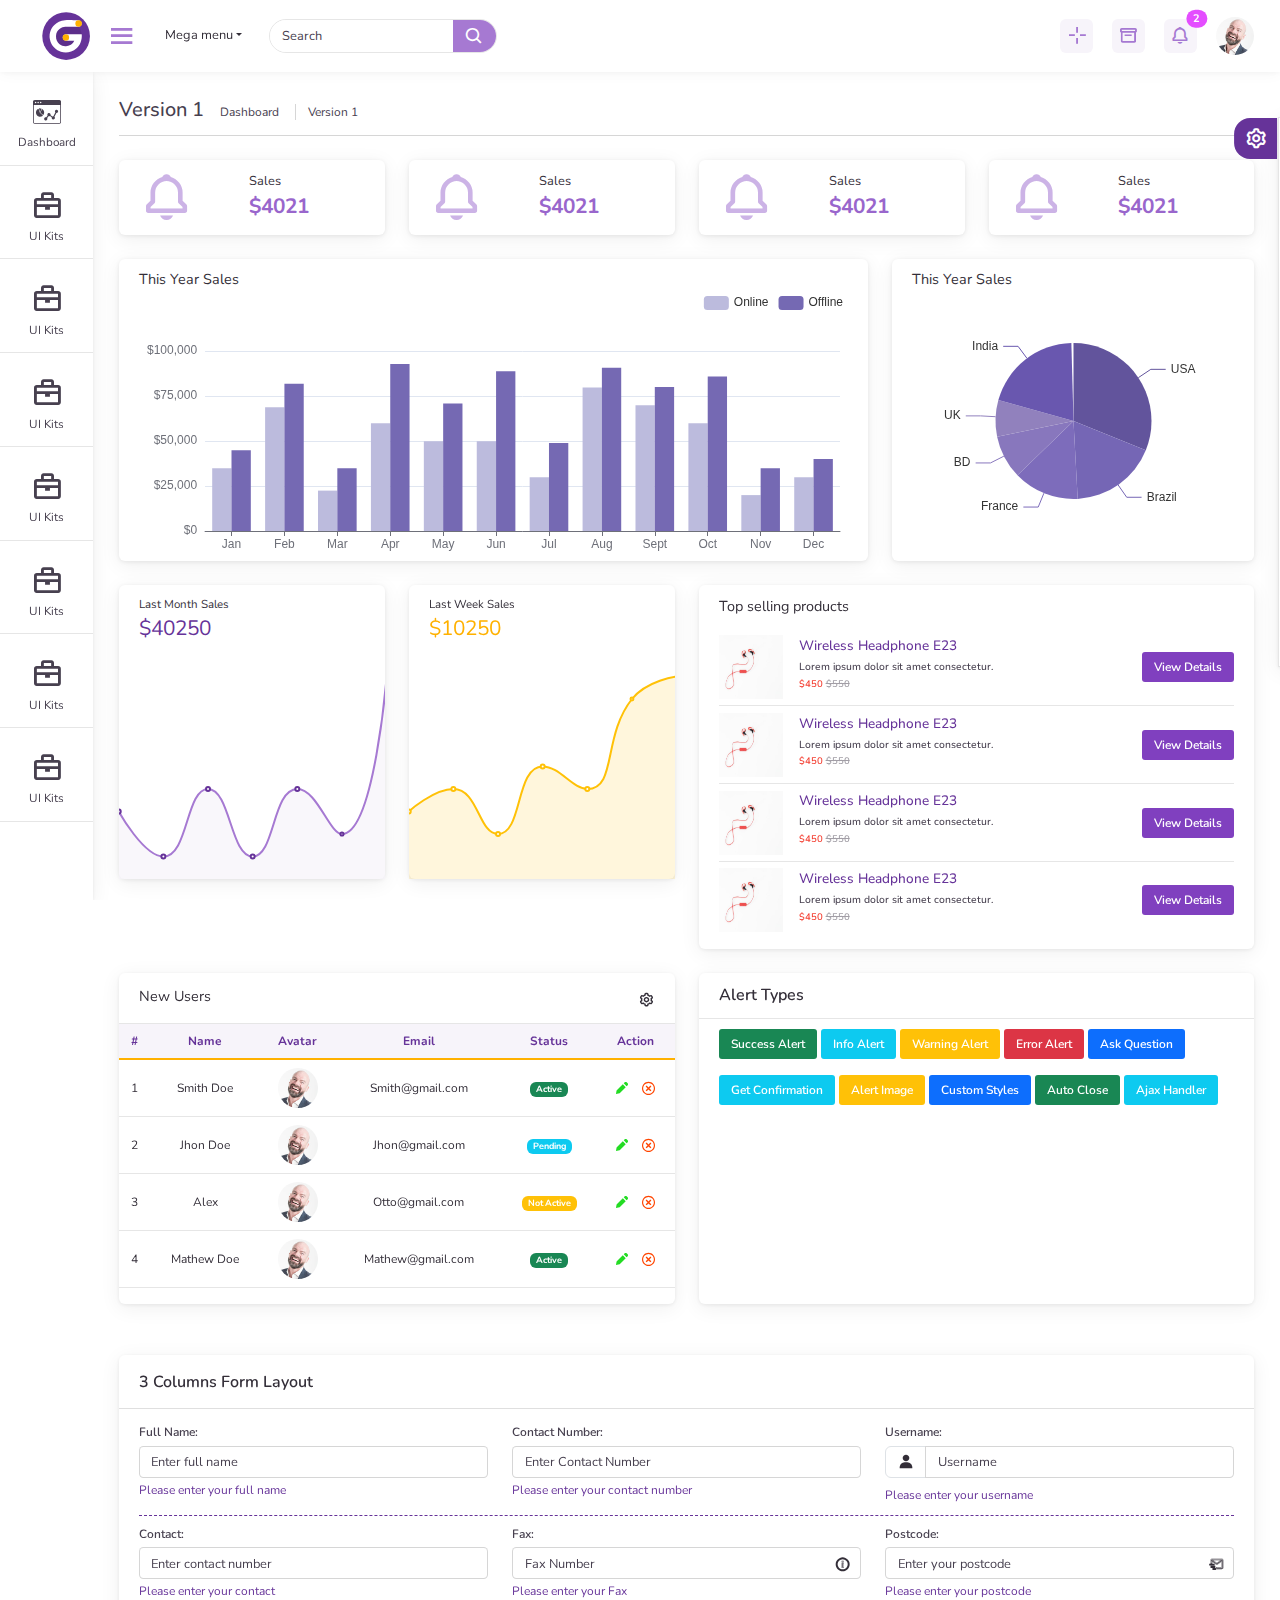
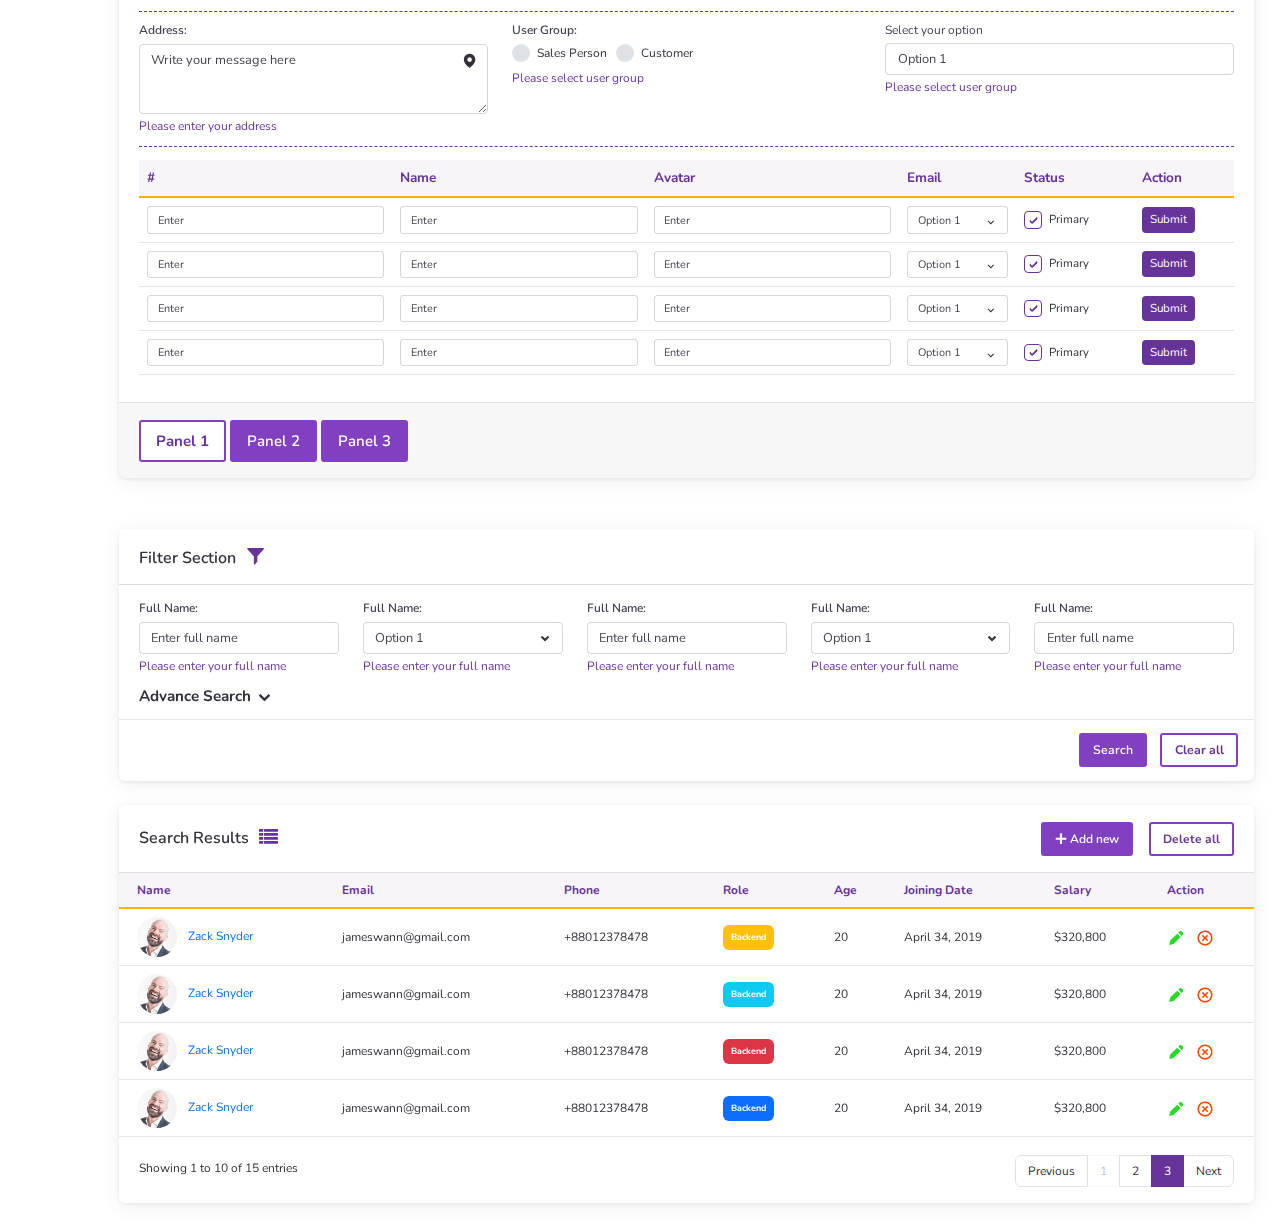
==== commit 116a2ec7: "chart colors added" ====
--- a/index.html
+++ b/index.html
@@ -4,7 +4,7 @@
     <meta charset="UTF-8">
     <meta name="viewport" content="width=device-width, initial-scale=1.0">
     <link rel="stylesheet" href="./css/bootstrap.min.css">
-    <link rel="stylesheet" href="./css/icofont/icofont.min.css">
+    <link rel="stylesheet" type="text/css" href="./css/icofont/icofont.min.css">
     <link href='https://unpkg.com/boxicons@2.1.4/css/boxicons.min.css' rel='stylesheet'>
     <link href="https://fonts.googleapis.com/css?family=Nunito:300,400,400i,600,700,800,900" rel="stylesheet">
     <link rel="stylesheet" href="./css/colors.css">
@@ -563,8 +563,6 @@
                         <div class="card-header bg-transparent">
                             <h3 class="card-title"> 3 Columns Form Layout</h3>
                         </div>
-
-                        <!--begin::form-->
                         <div class="card-body">
                             <form action="">
                                 <div class="row form-row">
@@ -695,7 +693,7 @@
                                                 </thead>
                                                 <tbody>
                                                     <tr>
-                                                        <td><input type="text" class="form-control" placeholder="Enter"></th>
+                                                        <td><input type="text" class="form-control" placeholder="Enter"></td>
                                                         <td><input type="text" class="form-control" placeholder="Enter"></td>
                                                         <td><input type="text" class="form-control" placeholder="Enter"></td>
                                                         <td>
@@ -720,7 +718,7 @@
                                                         <td><button class="btn btn-sm btn-primary border-0">Submit</button></td>
                                                     </tr>
                                                     <tr>
-                                                        <td><input type="text" class="form-control" placeholder="Enter"></th>
+                                                        <td><input type="text" class="form-control" placeholder="Enter"></td>
                                                         <td><input type="text" class="form-control" placeholder="Enter"></td>
                                                         <td><input type="text" class="form-control" placeholder="Enter"></td>
                                                         <td>
@@ -745,7 +743,7 @@
                                                         <td><button class="btn btn-sm btn-primary border-0">Submit</button></td>
                                                     </tr>
                                                     <tr>
-                                                        <td><input type="text" class="form-control" placeholder="Enter"></th>
+                                                        <td><input type="text" class="form-control" placeholder="Enter"></td>
                                                         <td><input type="text" class="form-control" placeholder="Enter"></td>
                                                         <td><input type="text" class="form-control" placeholder="Enter"></td>
                                                         <td>
@@ -771,7 +769,7 @@
                                                     </tr>
                 
                                                     <tr>
-                                                        <td><input type="text" class="form-control" placeholder="Enter"></th>
+                                                        <td><input type="text" class="form-control" placeholder="Enter"></td>
                                                         <td><input type="text" class="form-control" placeholder="Enter"></td>
                                                         <td><input type="text" class="form-control" placeholder="Enter"></td>
                                                         <td>
@@ -812,8 +810,6 @@
                             <div class="mc-footer">
                                 <div class="row">
                                     <div class="col-lg-12">
-                                        <!-- <button type="button" class="controlled-btn mx-1">Tab one</button> -->
-
                                         <ul class="nav nav-tabs border-0 gap-1" role="tablist">
                                             <li class="nav-item" role="presentation">
                                                 <button type="button" id="tabFade-1" class="controlled-btn active" data-bs-toggle="tab" data-bs-target="#tabFade-pane-1" role="tab" aria-controls="tabFade-pane-1" aria-selected="true">Panel 1</button>
@@ -1387,11 +1383,7 @@
                 eChartPie.resize();
             }, 500);
         });
-    }
-
-    
-    
-    
+    }   
 </script>
 </body>
 </html>
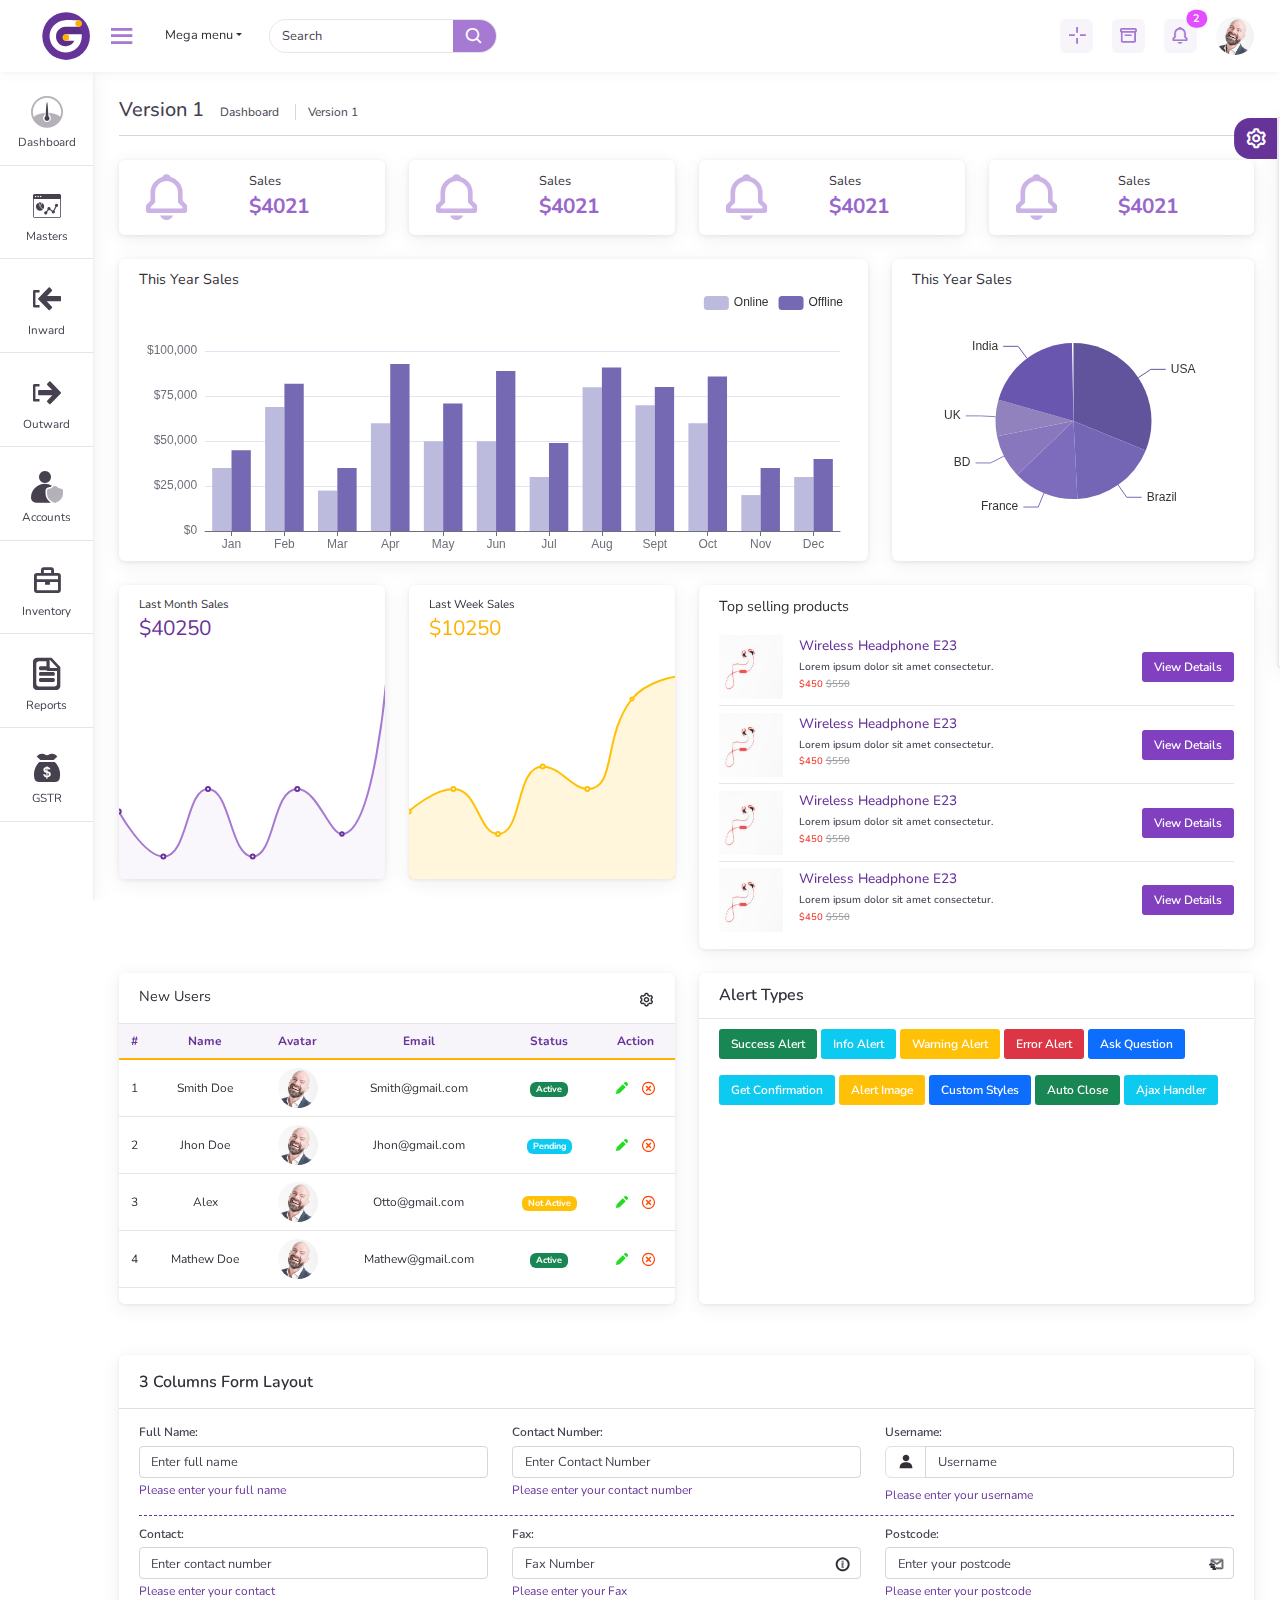
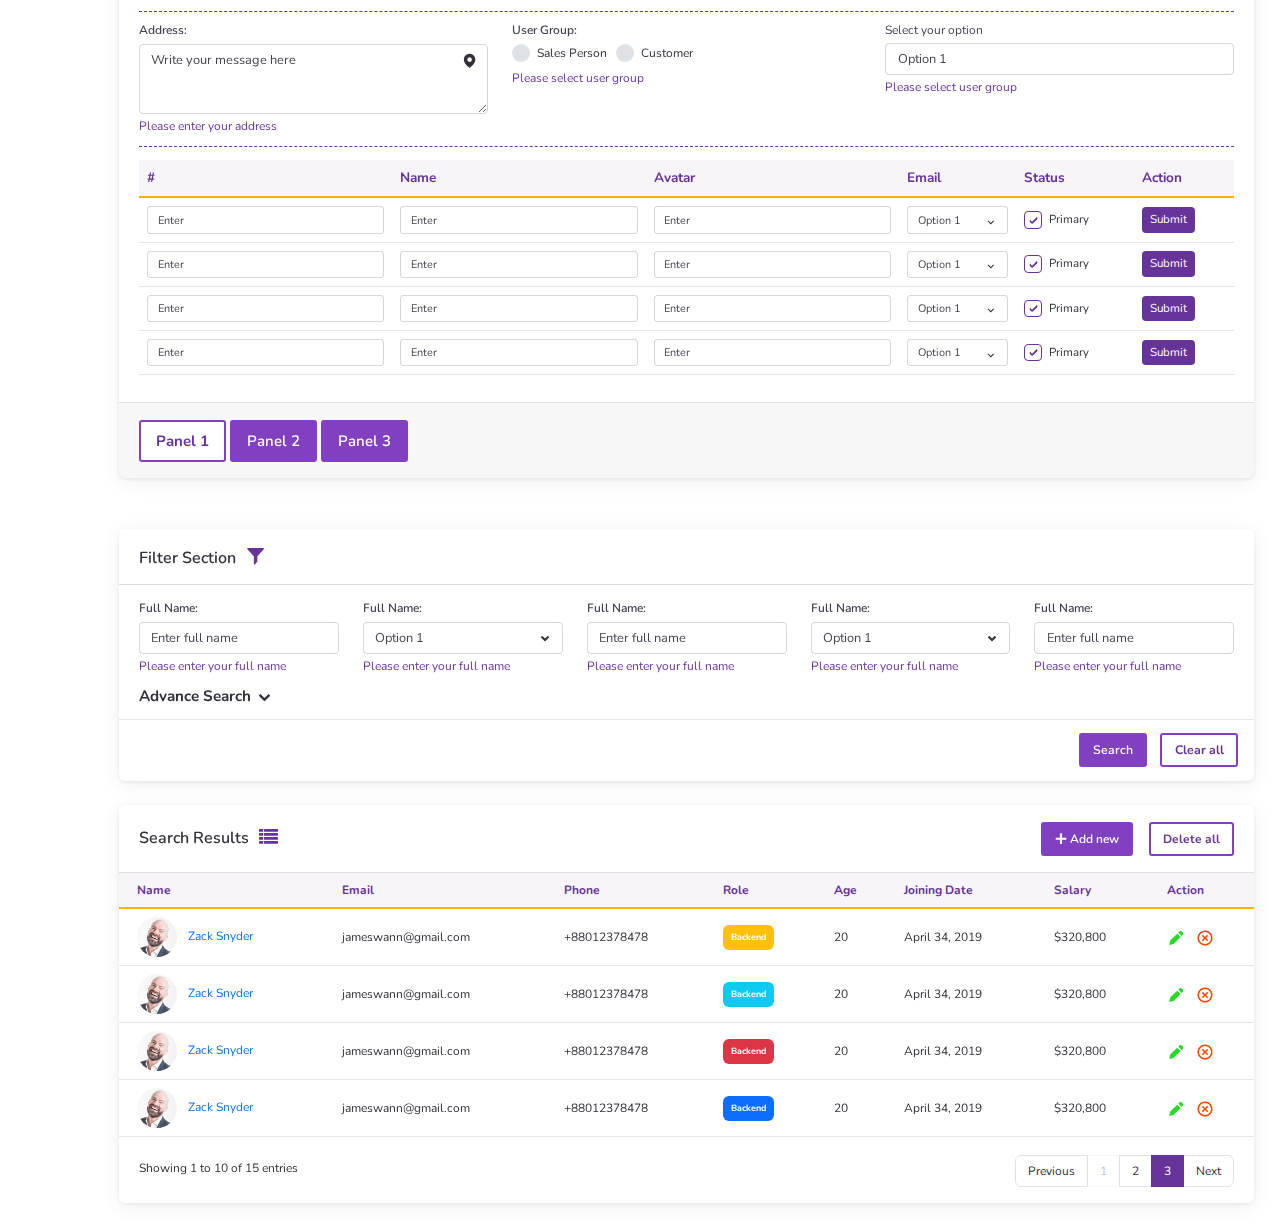
==== commit a357e909: "dynamic menu added" ====
--- a/index.html
+++ b/index.html
@@ -82,28 +82,28 @@
     <sidebar class="sidebar">
         <ul class="side-menu active" id="side-menu">
             <li side-parent="1">
-                <i class="icofont-dashboard-web"></i><span> Dashboard</span>
+                <i class="icofont-duotone icofont-dashboard"></i><span> Dashboard</span>
             </li>
             <li side-parent="2">
-                <i class='bx bx-briefcase'></i><span> UI Kits</span>
+                <i class="icofont-dashboard-web"></i><span> Masters</span>
             </li>
             <li side-parent="3">
-                <i class='bx bx-briefcase'></i><span> UI Kits</span>
+                <i class="icofont-sign-in" style='transform: rotateY(180deg);'></i><span> Inward</span>
             </li>
             <li side-parent="4">
-                <i class='bx bx-briefcase'></i><span> UI Kits</span>
+                <i class="icofont-sign-out"></i><span> Outward</span>
             </li>
             <li side-parent="5">
-                <i class='bx bx-briefcase'></i><span> UI Kits</span>
+                <i class="icofont-duotone icofont-privacy"></i><span> Accounts</span>
             </li>
             <li side-parent="6">
-                <i class='bx bx-briefcase'></i><span> UI Kits</span>
+                <i class='bx bx-briefcase'></i><span> Inventory</span>
             </li>
             <li side-parent="7">
-                <i class='bx bx-briefcase'></i><span> UI Kits</span>
+                <i class="icofont-ui-file"></i><span> Reports</span>
             </li>
             <li side-parent="8">
-                <i class='bx bx-briefcase'></i><span> UI Kits</span>
+                <i class="icofont-money"></i><span> GSTR</span>
             </li>
         </ul>
 
@@ -130,12 +130,37 @@
             </li>
             <li side-child="3">
                 <ul>
-                    <li><i class='bx bx-bell'></i> <span>Alerts</span></li>
-                    <li><i class='bx bx-bell'></i> <span>Alerts</span></li>
-                    <li><i class='bx bx-bell'></i> <span>Alerts</span></li>
-                    <li><i class='bx bx-bell'></i> <span>Alerts</span></li>
-                    <li><i class='bx bx-bell'></i> <span>Alerts</span></li>
-                    <li><i class='bx bx-bell'></i> <span>Alerts</span></li>
+                    <li><a href="#"><i class="icofont-listing-box"></i></a><a href="/Inwards/NewPurchase"> <span>Purchase Bill</span></a> <i class='menu-toggler bx bxs-down-arrow'></i></li>
+                    <div class="menu-wrapper">
+                        <ul>
+                            <li><i class='bx bxs-certification'></i> <span>Level 2</span></li>
+                            <li><i class='bx bxs-certification'></i> <span>Level 2</span> <i class='menu-toggler bx bxs-down-arrow'></i></li>
+                            <div class="menu-wrapper">
+                                <ul>
+                                    <li><i class='bx bxs-certification'></i> <span>Level 3</span></li>
+                                    <li><i class='bx bxs-certification'></i> <span>Level 3</span></li>
+                                </ul>
+                            </div>
+                            <li><i class='bx bxs-certification'></i> <span>Level 2</span></li>
+                        </ul>
+                    </div>
+                    <li><i class='bx bxs-certification'></i> <span>Alerts</span></li>
+                    <li><i class='bx bxs-certification'></i> <span>Alerts</span></li>
+                    <li><i class='bx bxs-certification'></i> <span>Alerts</span></li>
+                    <li><i class='bx bxs-certification'></i> <span>Alerts</span> <i class='menu-toggler bx bxs-down-arrow'></i></li>
+                    <div class="menu-wrapper">
+                        <ul>
+                            <li><i class='bx bxs-certification'></i> <span>Level 2</span></li>
+                            <li><i class='bx bxs-certification'></i> <span>Level 2</span> <i class='menu-toggler bx bxs-down-arrow'></i></li>
+                            <div class="menu-wrapper">
+                                <ul>
+                                    <li><i class='bx bxs-certification'></i> <span>Level 3</span></li>
+                                    <li><i class='bx bxs-certification'></i> <span>Level 3</span></li>
+                                </ul>
+                            </div>
+                        </ul>
+                    </div>
+                    <li><i class='bx bxs-certification'></i> <span>Alerts</span></li>
                 </ul>
             </li>
             <li side-child="4">
--- a/css/style.css
+++ b/css/style.css
@@ -232,13 +232,14 @@
 .nested-side-menu ul > li {
     padding: 1em 1em 1em 2em;
     font-size: 0.8em;
-    min-width: 10rem;
+    padding-right: 5em;
     display: flex;
     align-items: center;
     gap: 0.4em;
     border-bottom: var(--border-1);
     color: var(--text-primary);
     pointer-events: all;
+    background: var(--bg-primary);
 }
 .nested-side-menu ul > li i {
     font-size: 1.2em;
@@ -758,3 +759,34 @@
     opacity: 0.3;
 }
 /* --------------Filter section ends-------------------------------------- */
+
+.nested-side-menu ul .menu-wrapper {
+    overflow: hidden;
+    max-height: 0;
+    padding: 0;
+    margin: 0;
+    transition: all 0.6s ease-in-out;
+    will-change: transform;
+}
+.nested-side-menu ul .menu-wrapper ul {
+    padding: 0.6em 0.6em 0.6em 0.6em;
+    background: hsla(var(--hue), var(--lit), 96%) !important;
+}
+.nested-side-menu ul .menu-wrapper .menu-wrapper ul {
+    padding-right: 0 !important;
+    /* border-left: var(--border-1); */
+}
+.nested-side-menu ul li a {
+    color: var(--text-primary);
+}
+.nested-side-menu ul li i {
+    margin-right: 0.5em;
+}
+.nested-side-menu ul > li i {
+    font-size: 1.2em;
+}
+.menu-toggler {
+    position: absolute;
+    right: 10%;
+    margin-right: 0 !important;
+}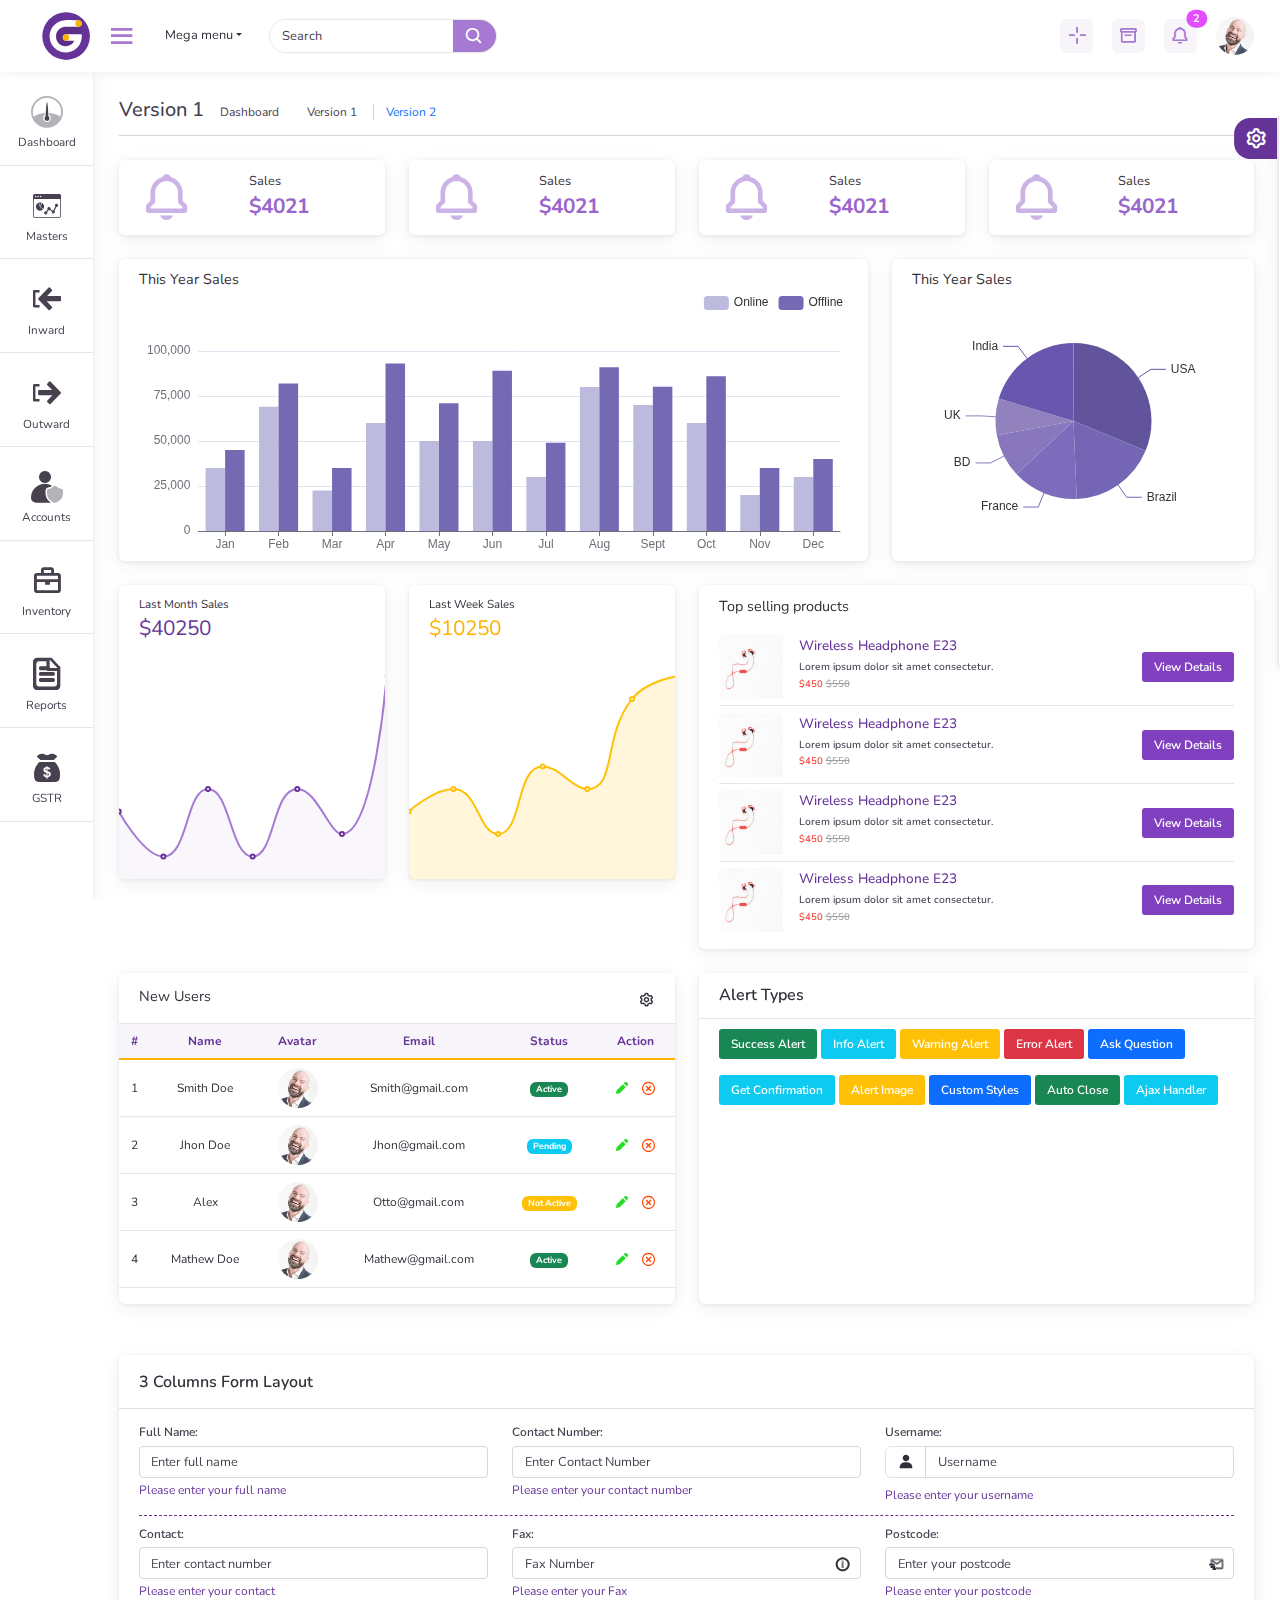
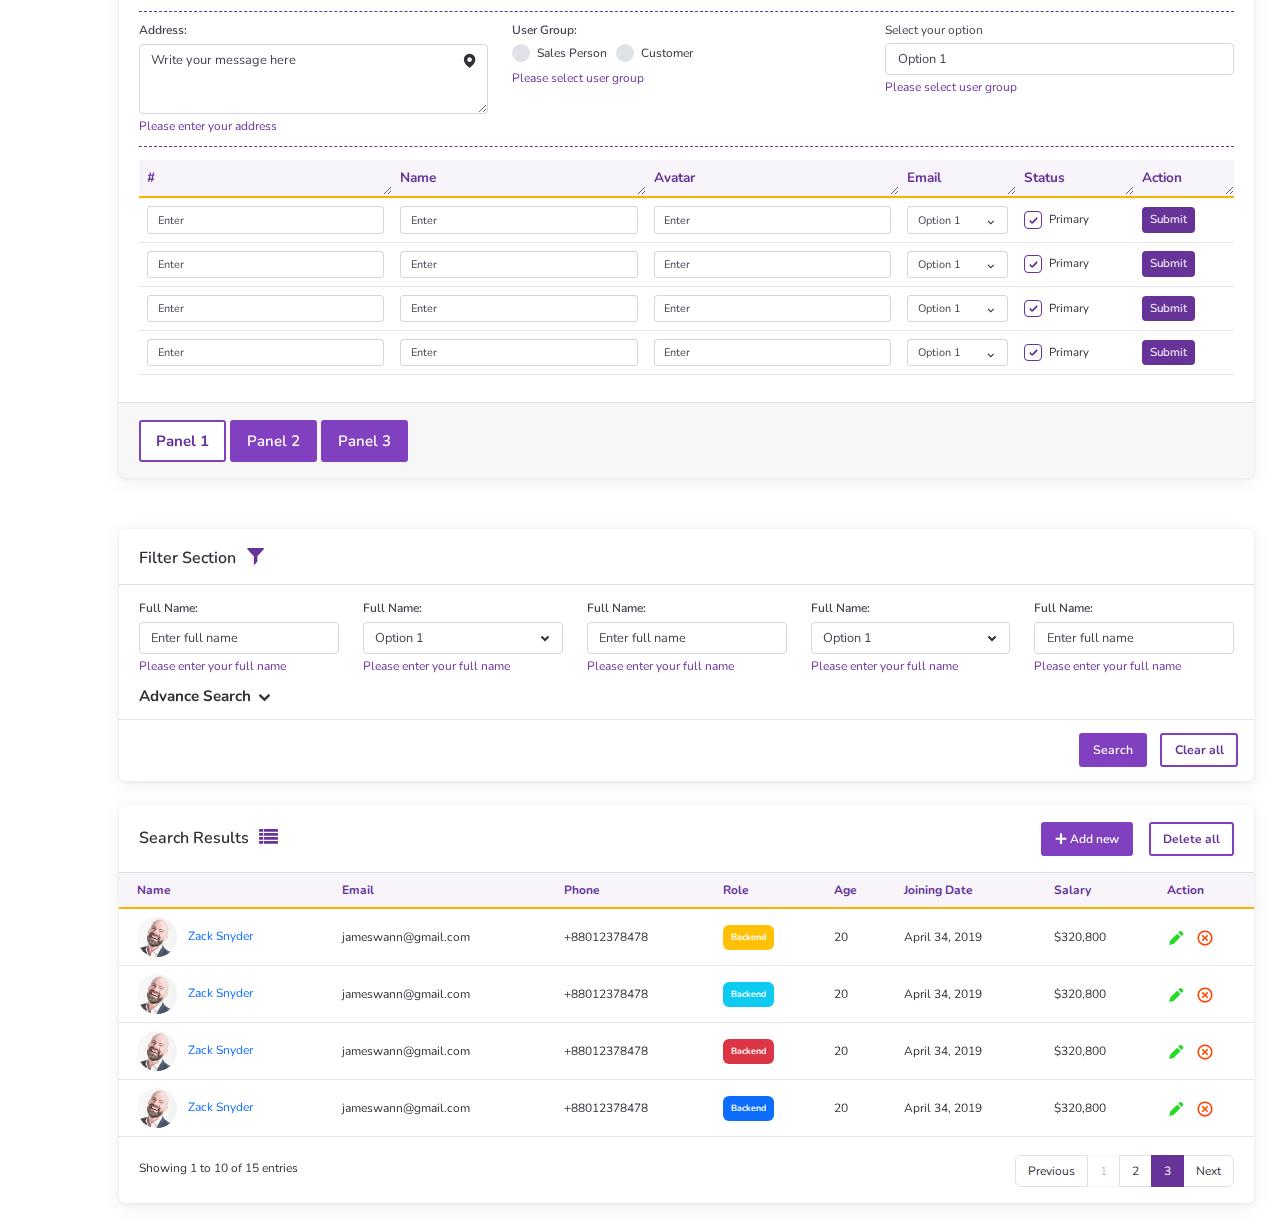
==== commit 181213b6: "added new dashboard" ====
--- a/index.html
+++ b/index.html
@@ -223,6 +223,7 @@
                 <br class="d-sm-none"/>
                 <span>Dashboard</span>
                 <span>Version 1</span>
+                <span><a href="./newDashboard.html">Version 2</a></span>
             </div>
             <div class="row row-cols-2 row-cols-lg-4 summary pt-3 pt-lg-4 gy-2 gy-lg-4">
                 <div class="col">
@@ -478,17 +479,59 @@
                             </div>
                         </div>
                         <div class="table-responsive">
-                            <table class="table user_table">
+                            <table class="table user_table" id="draggable-table">
                                 <thead>
                                     <tr>
-                                        <th scope="col">#</th>
-                                        <th scope="col">Name</th>
-                                        <th scope="col">Avatar</th>
-                                        <th scope="col">Email</th>
-                                        <th scope="col">Status</th>
-                                        <th scope="col">Action</th>
+                                        <th draggable="true" scope="col">#</th>
+                                        <th draggable="true" scope="col">Name</th>
+                                        <th draggable="true" scope="col">Avatar</th>
+                                        <th draggable="true" scope="col">Email</th>
+                                        <th draggable="true" scope="col">Status</th>
+                                        <th draggable="true" scope="col">Action</th>
                                     </tr>
                                 </thead>
+                                <script>
+                                    var dragCol = null;
+                                    function handleDragStart(e) {
+                                        dragCol = this;
+                                        e.dataTransfer.efferAllowed = 'move';
+                                        e.dataTransfer.setData('text/html', this.outerHTML);
+                                    }
+                                    function handleDragOver(e) {
+                                        if (e.preventDefault) {
+                                            e.preventDefault();
+                                        }
+                                        e.dataTransfer.dropEffect = 'move';
+                                        return false;
+                                    }
+                                    function handleDrop(e) {
+                                        if (e.stopPropagation) {
+                                            e.stopPropagation();
+                                        }
+                                        if (dragCol !== this) {
+                                            var sourceIndex = Array.from(dragCol.parentNode.children).indexOf(dragCol);
+                                            var targetIndex = Array.from(this.parentNode.children).indexOf(this);
+                                            var table = document.getElementById('draggable-table');
+                                            var rows = table.rows;
+                                            for (var i=0; i<rows.length; i++) {
+                                                var sourceCell = rows[i].cells[sourceIndex];
+                                                var targetCell = rows[i].cells[targetIndex];
+                                                var tempHTML = sourceCell.innerHTML;
+                                                sourceCell.innerHTML = targetCell.innerHTML;
+                                                targetCell.innerHTML = tempHTML;
+                                            }
+                                        }
+                                        return false;
+                                    }
+                                    var cols = document.querySelectorAll('#draggable-table th');
+                                    console.log(cols);
+                                    [].forEach.call(cols, function(col) {
+                                        col.addEventListener('dragstart', handleDragStart, false);
+                                        col.addEventListener('dragover', handleDragOver, false);
+                                        col.addEventListener('drop', handleDrop, false);
+                                    })
+                                </script>
+
                                 <tbody>
                                     <tr>
                                         <td>1</td>
@@ -707,7 +750,7 @@
                                         <div class="col-12">
                                             <table class="table input_table">
                                                 <thead>
-                                                    <tr>
+                                                    <tr class="resizeble-cols">
                                                         <th scope="col">#</th>
                                                         <th scope="col">Name</th>
                                                         <th scope="col">Avatar</th>
@@ -1255,7 +1298,7 @@
         yAxis: [{
             type: 'value',
             axisLabel: {
-                formatter: '${value}'
+                formatter: '{value}'               // '₹{value}' for ruppee symbol           
             },
             min: 0,
             max: 100000,
--- a/css/colors.css
+++ b/css/colors.css
@@ -22,6 +22,15 @@
 
     --menu-left-offset: 93px;
     --menu-top-offset: 72px;
+
+    /* New Dashboard colors */
+    --bg-primary-2: #efefef;
+    --clr-primary-2: #7163ba;
+    --clr-secondary-2: #ec608d;
+    --clr-tertiary-2: hsl(41.65deg 100% 50%);
+    --text-primary-2: #51439b;
+    --bRadius: 1.2em;
+    --bx-clrShadow-1: rgb(213 107 255 / 20%) 0px 18px 15px;
 }
 
 .dark-mode {
--- a/css/style.css
+++ b/css/style.css
@@ -789,4 +789,9 @@
     position: absolute;
     right: 10%;
     margin-right: 0 !important;
+}
+.resizeble-cols > th {
+    resize: both;
+    white-space: normal;
+    overflow: auto;
 }